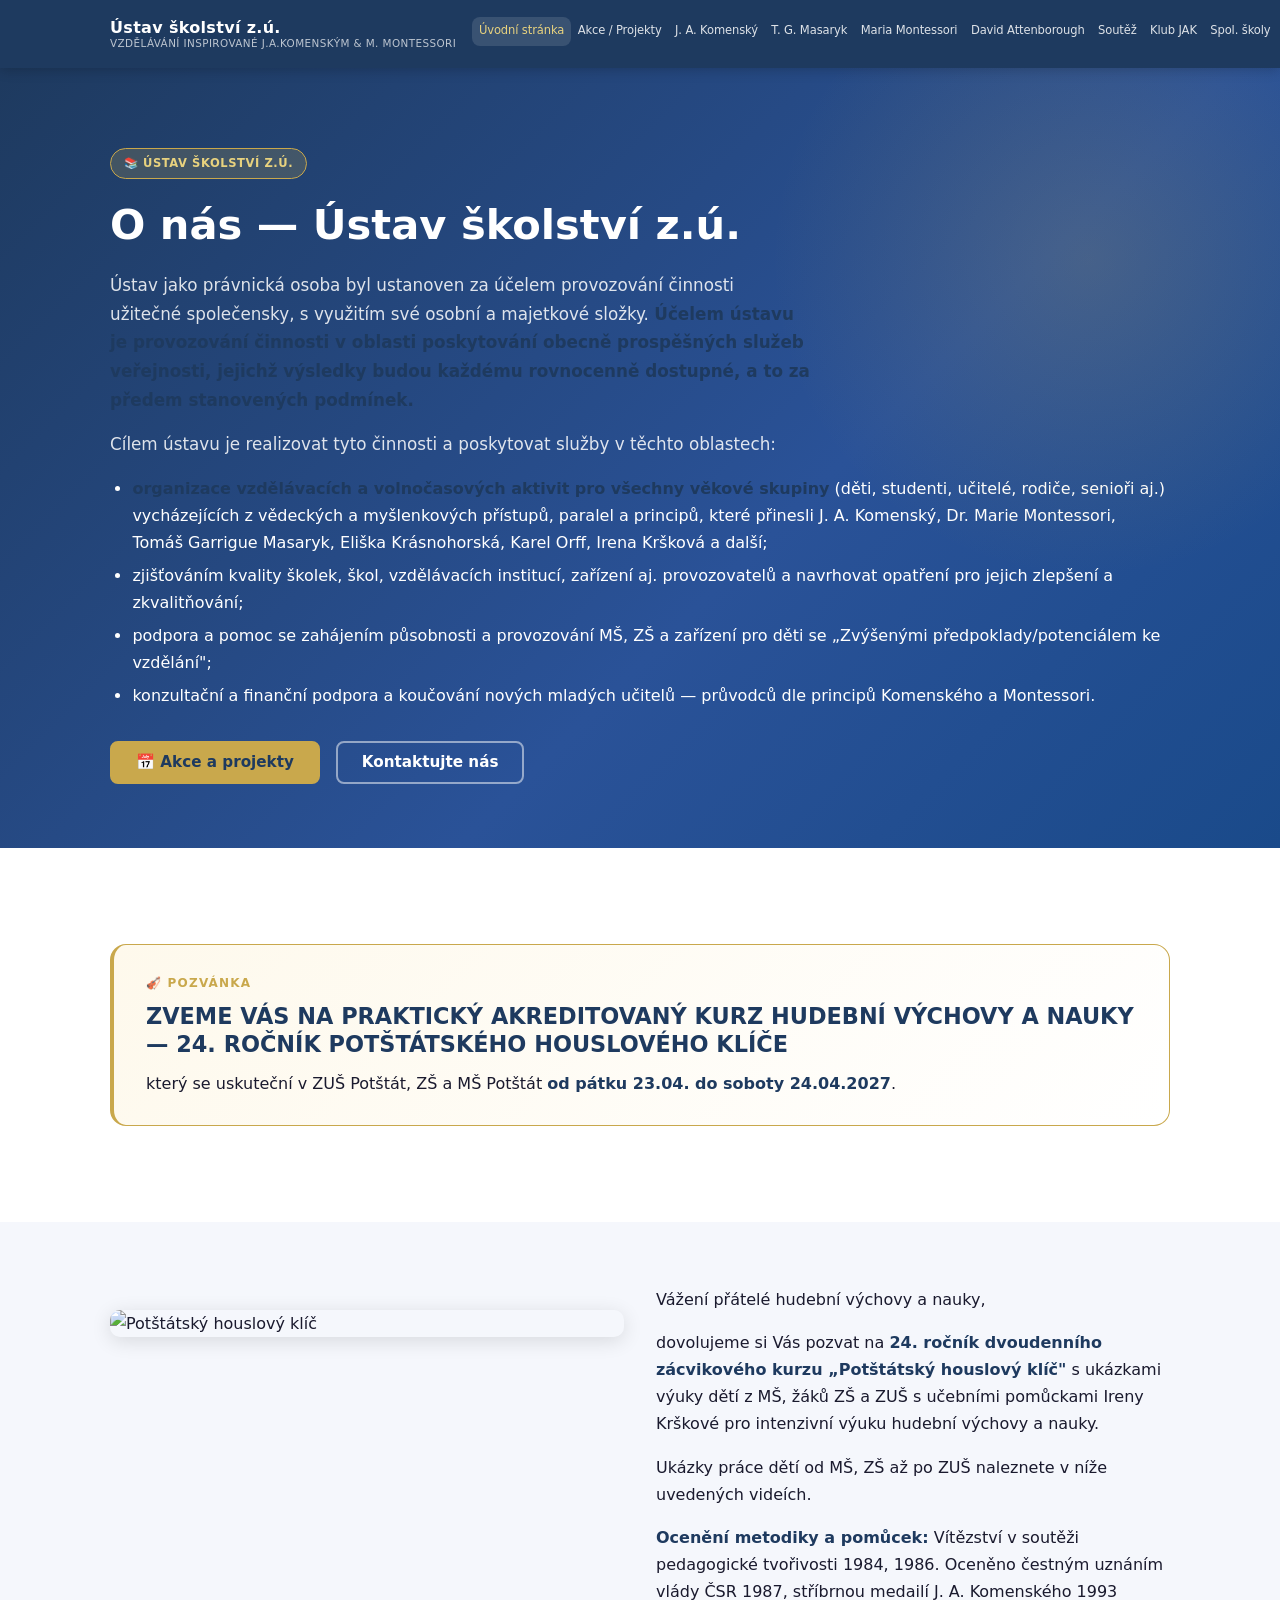
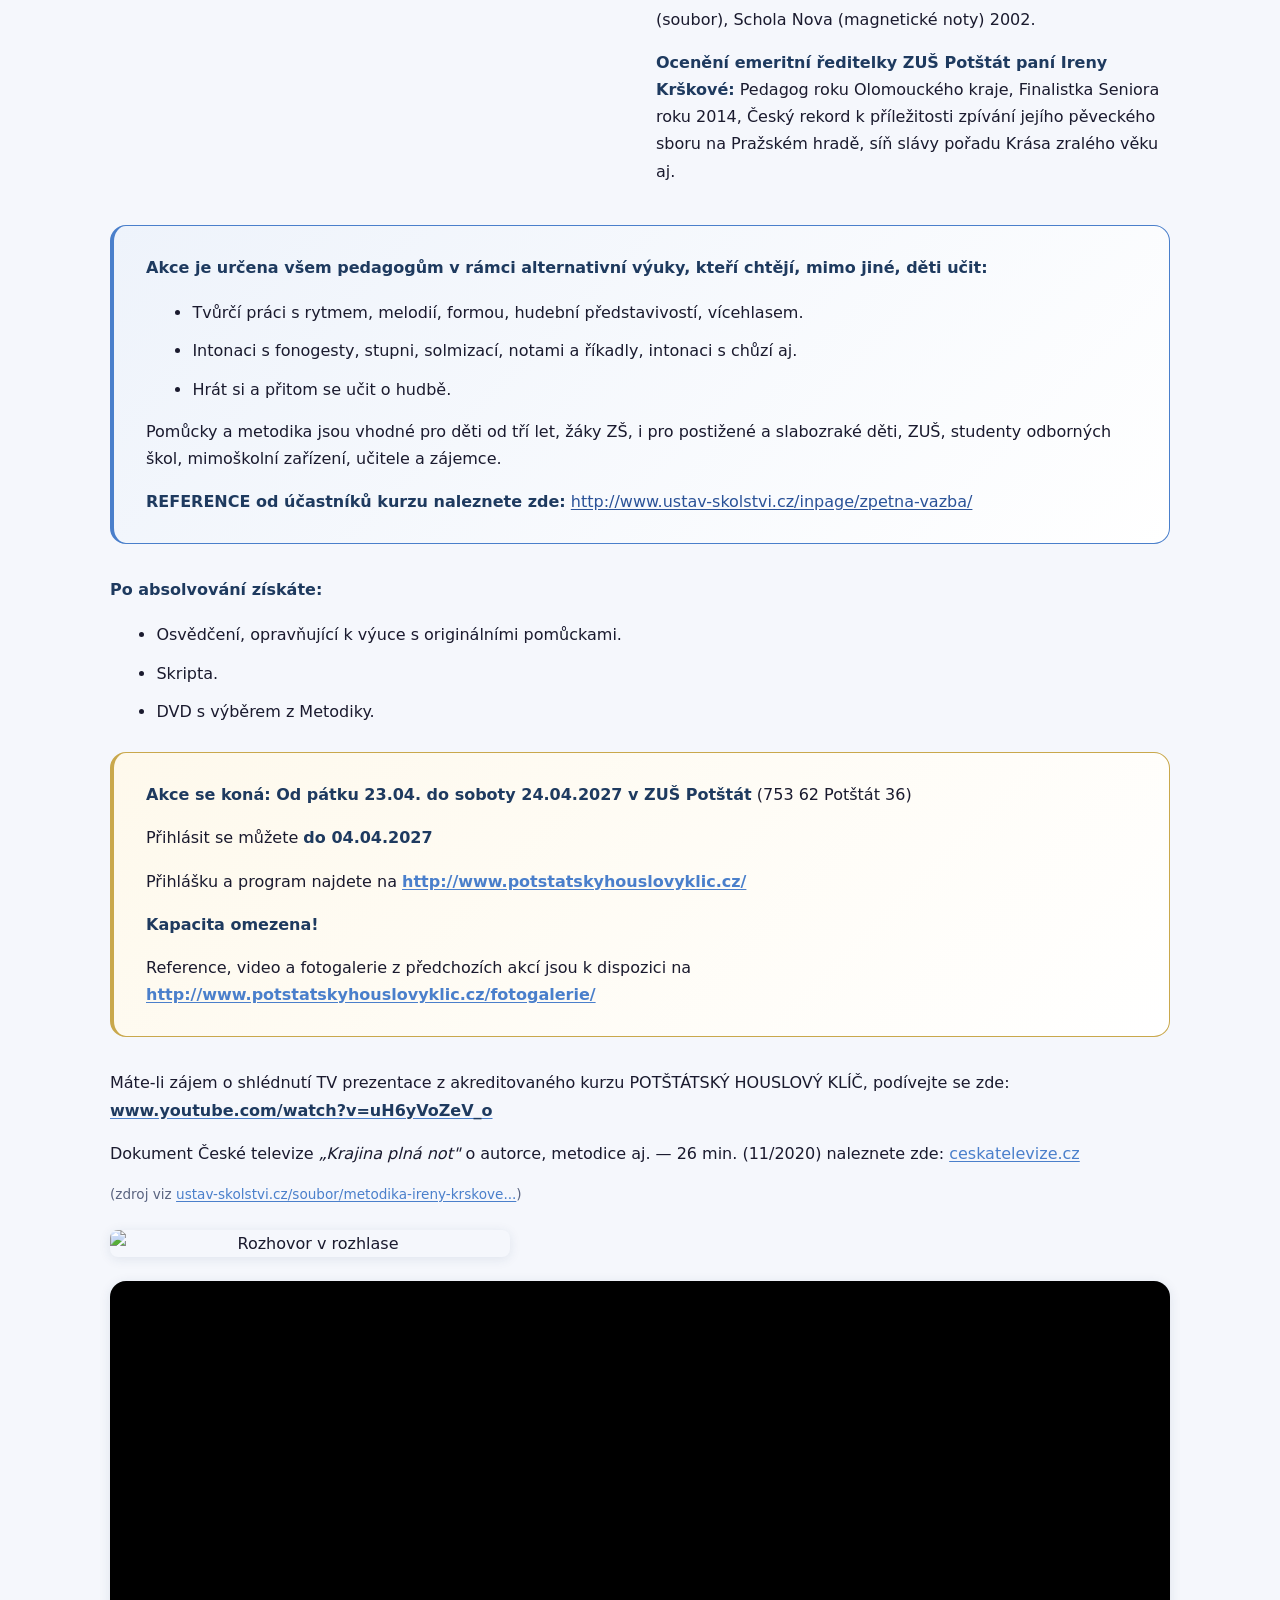
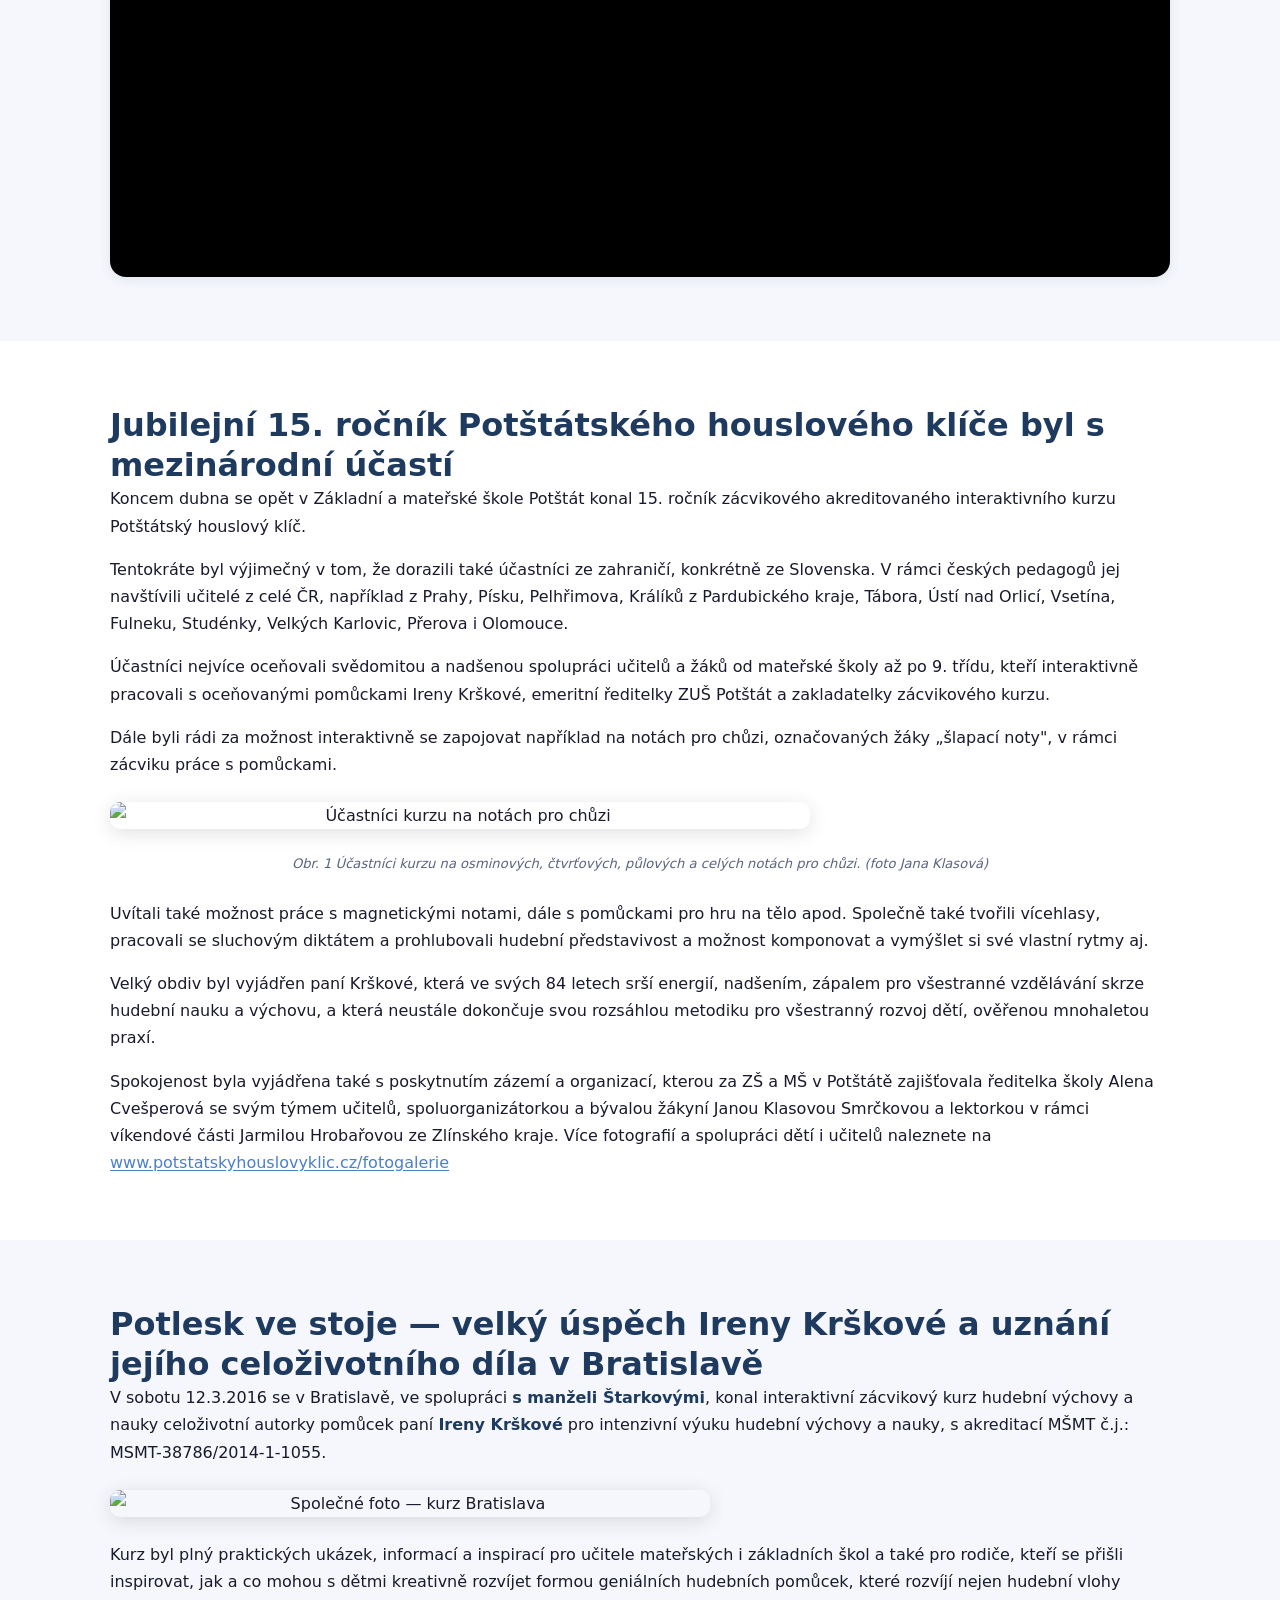
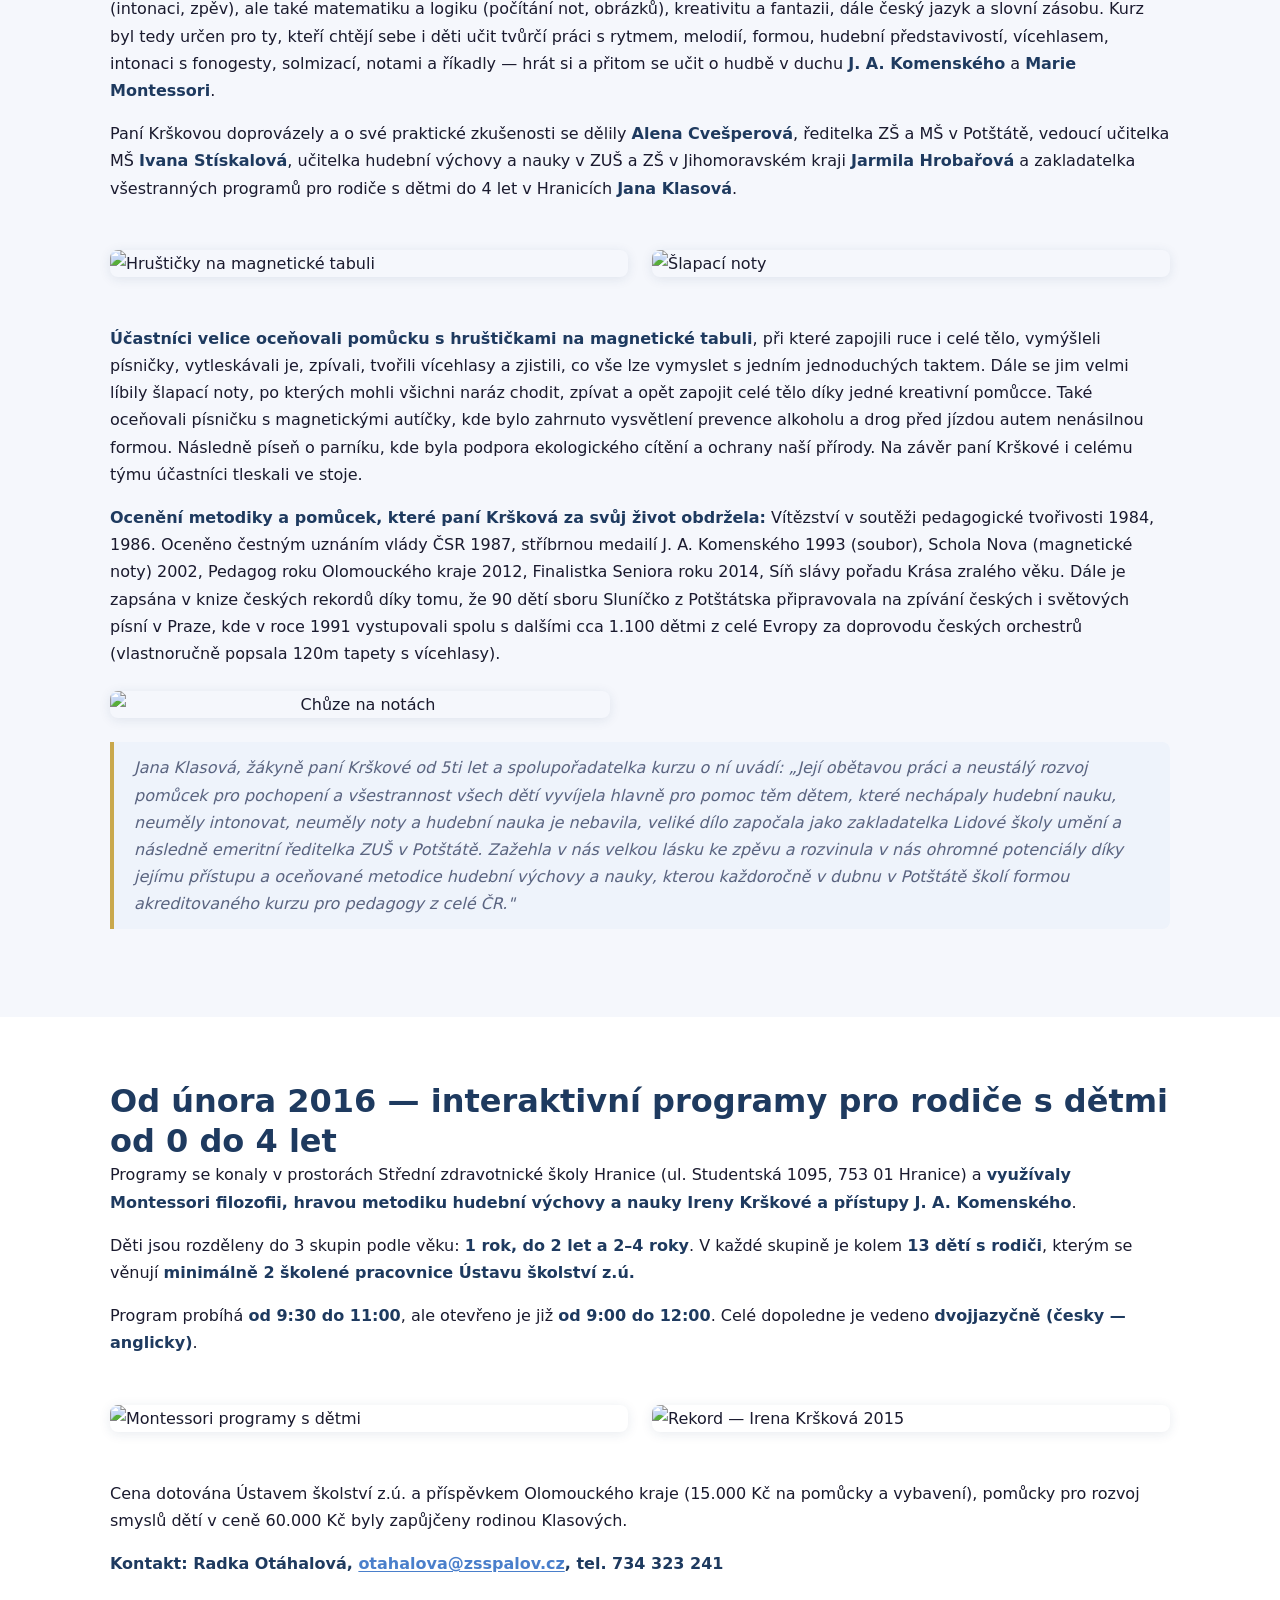
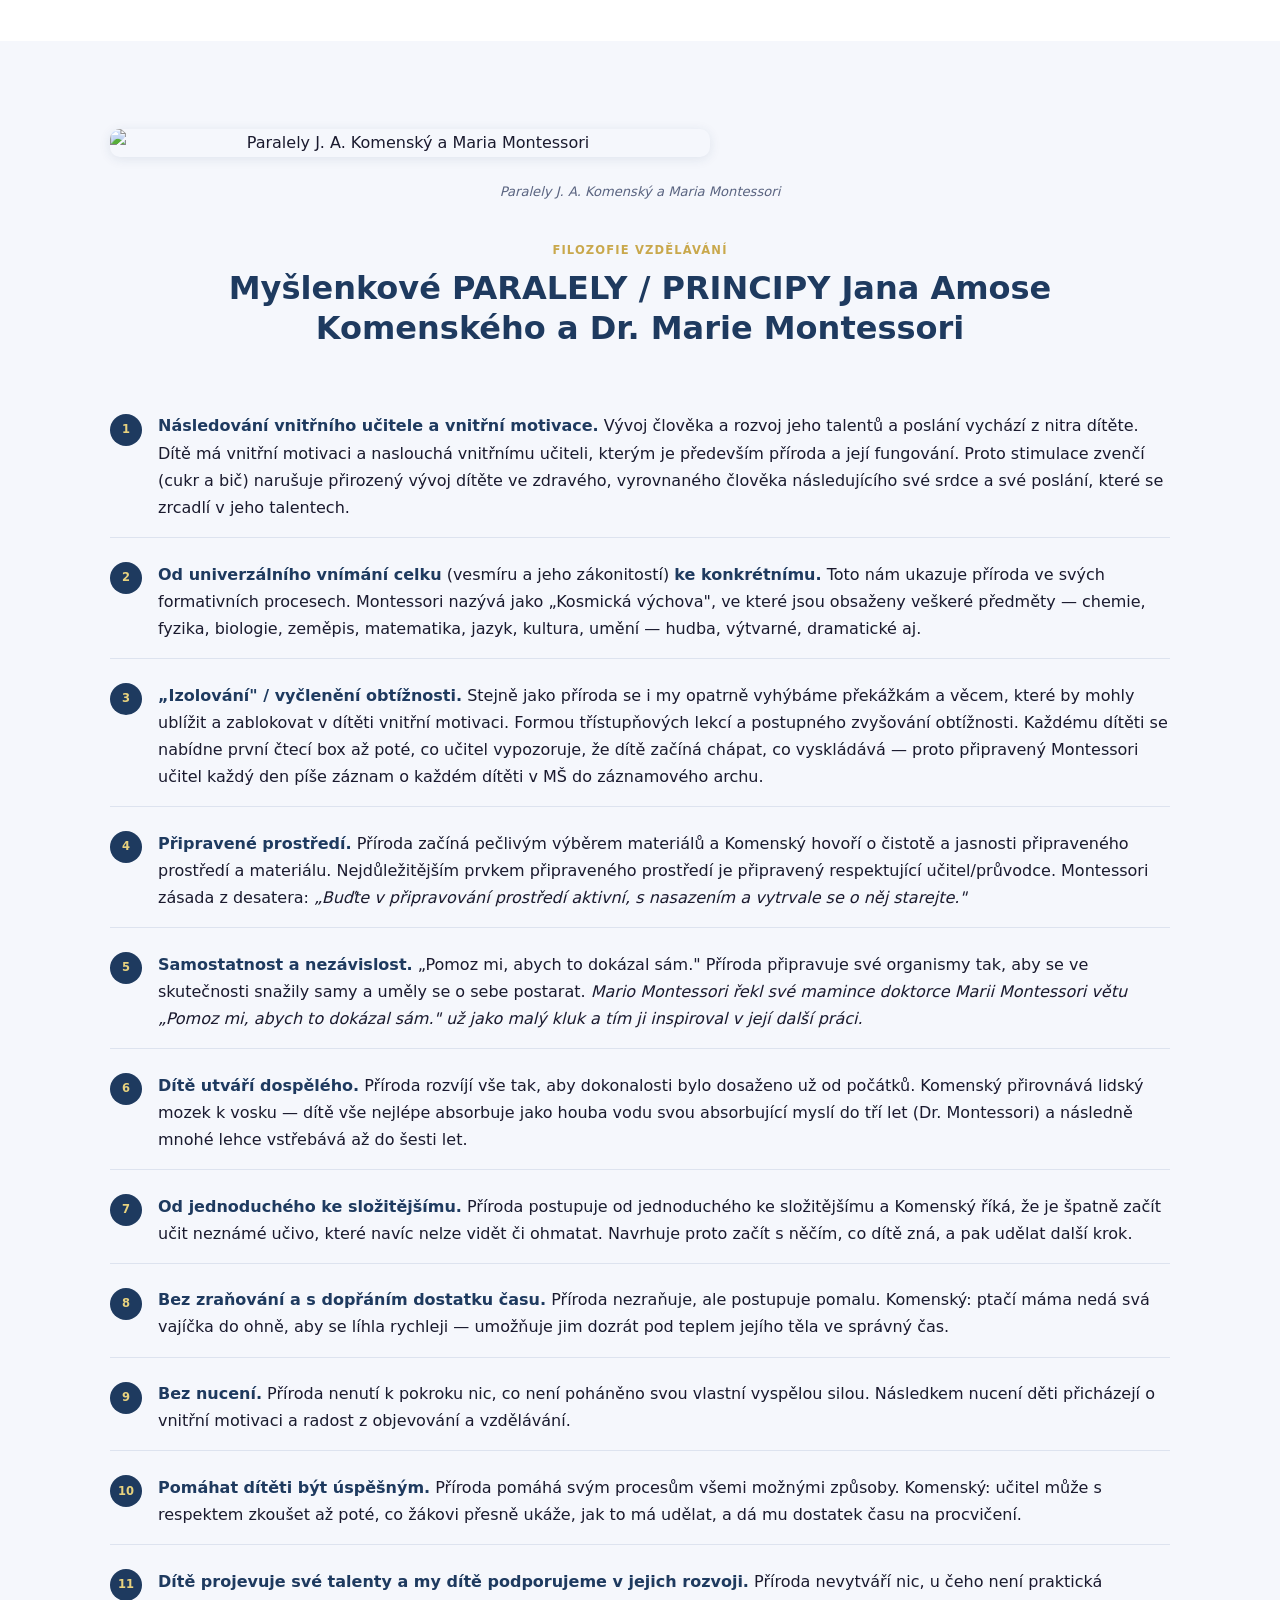
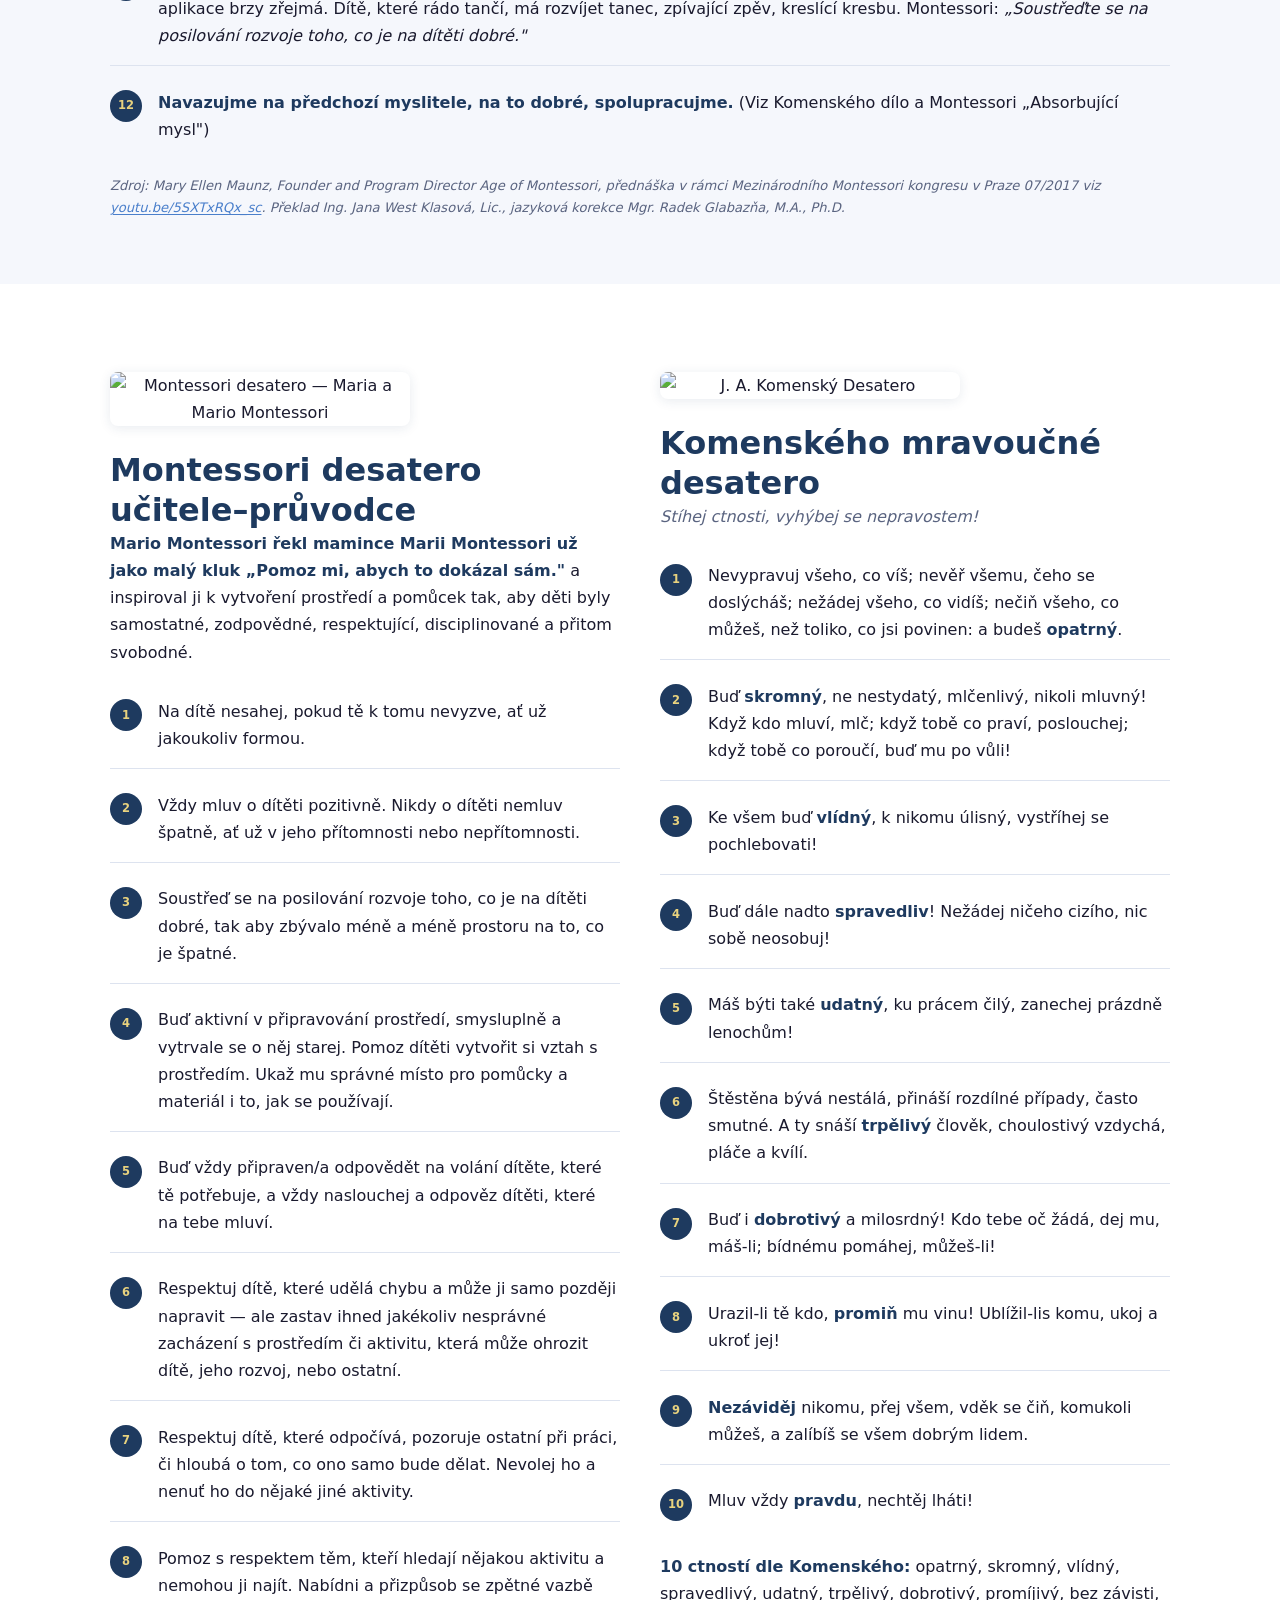
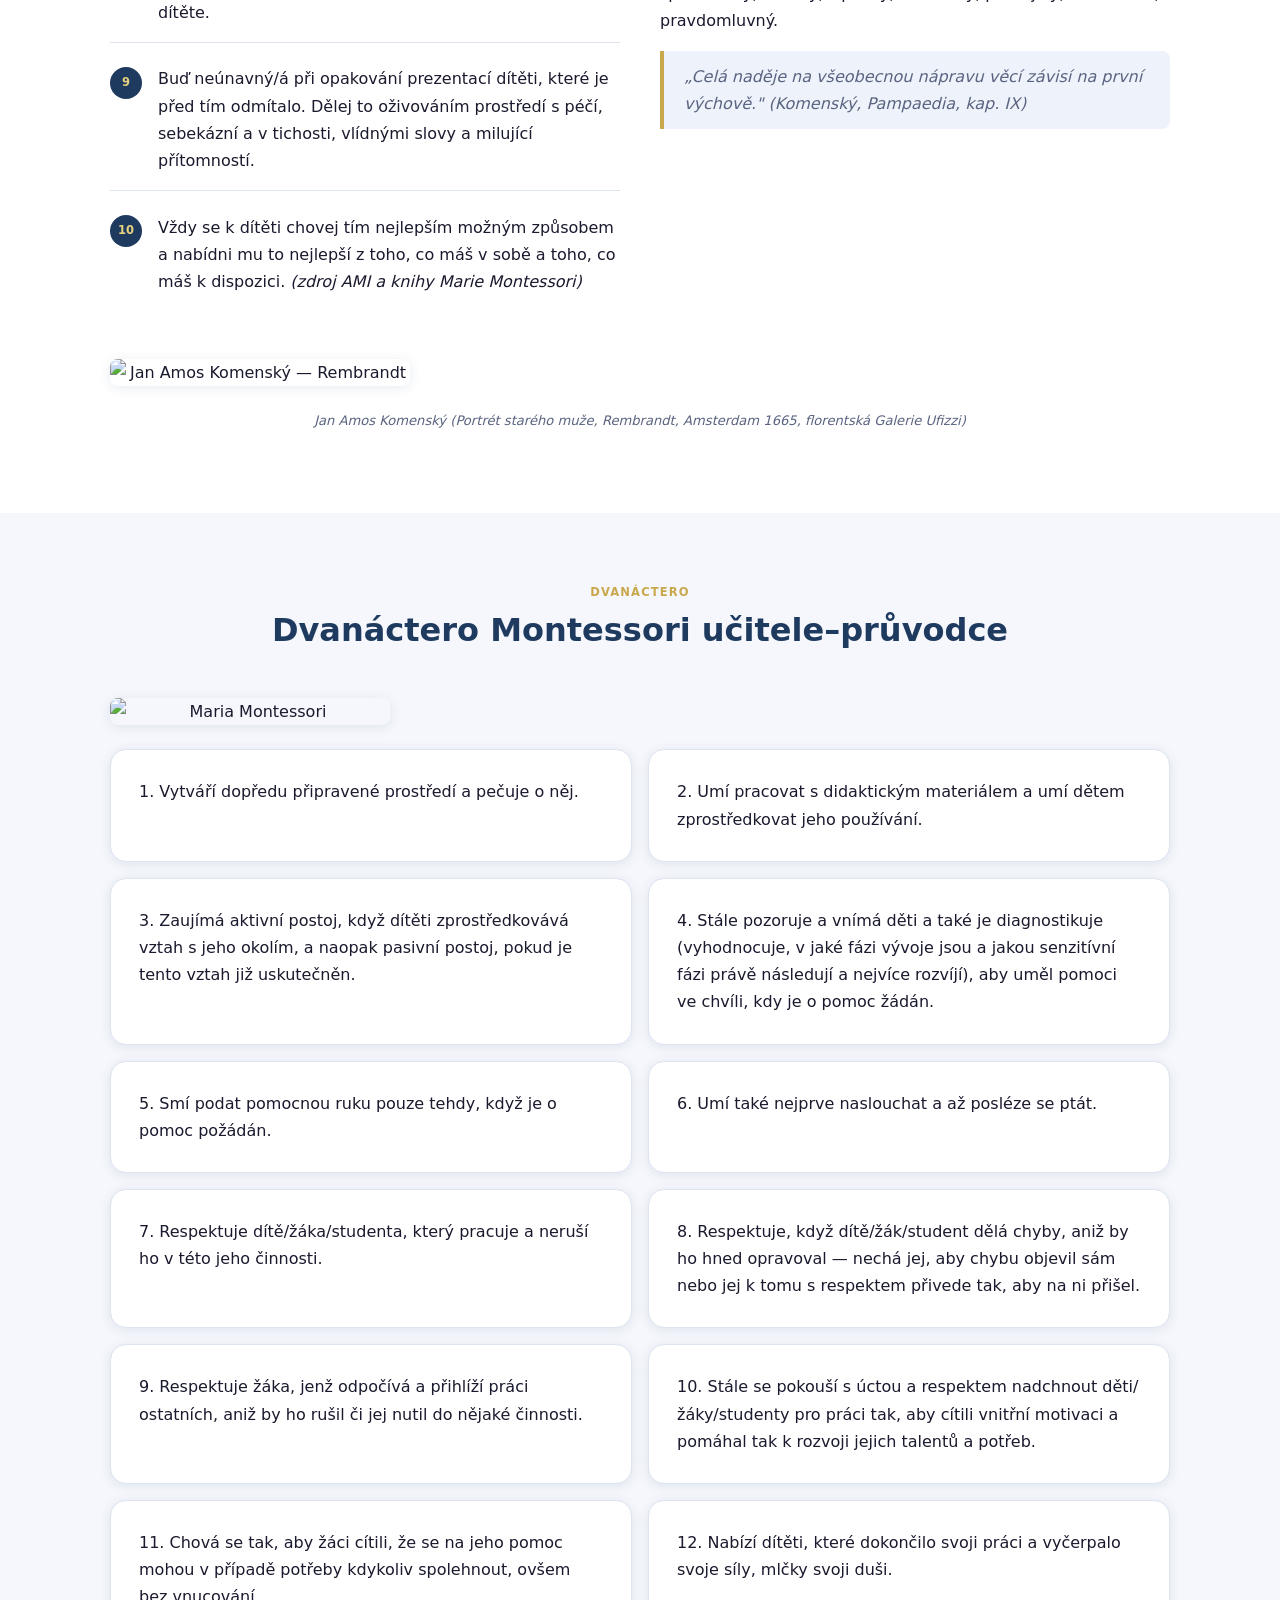
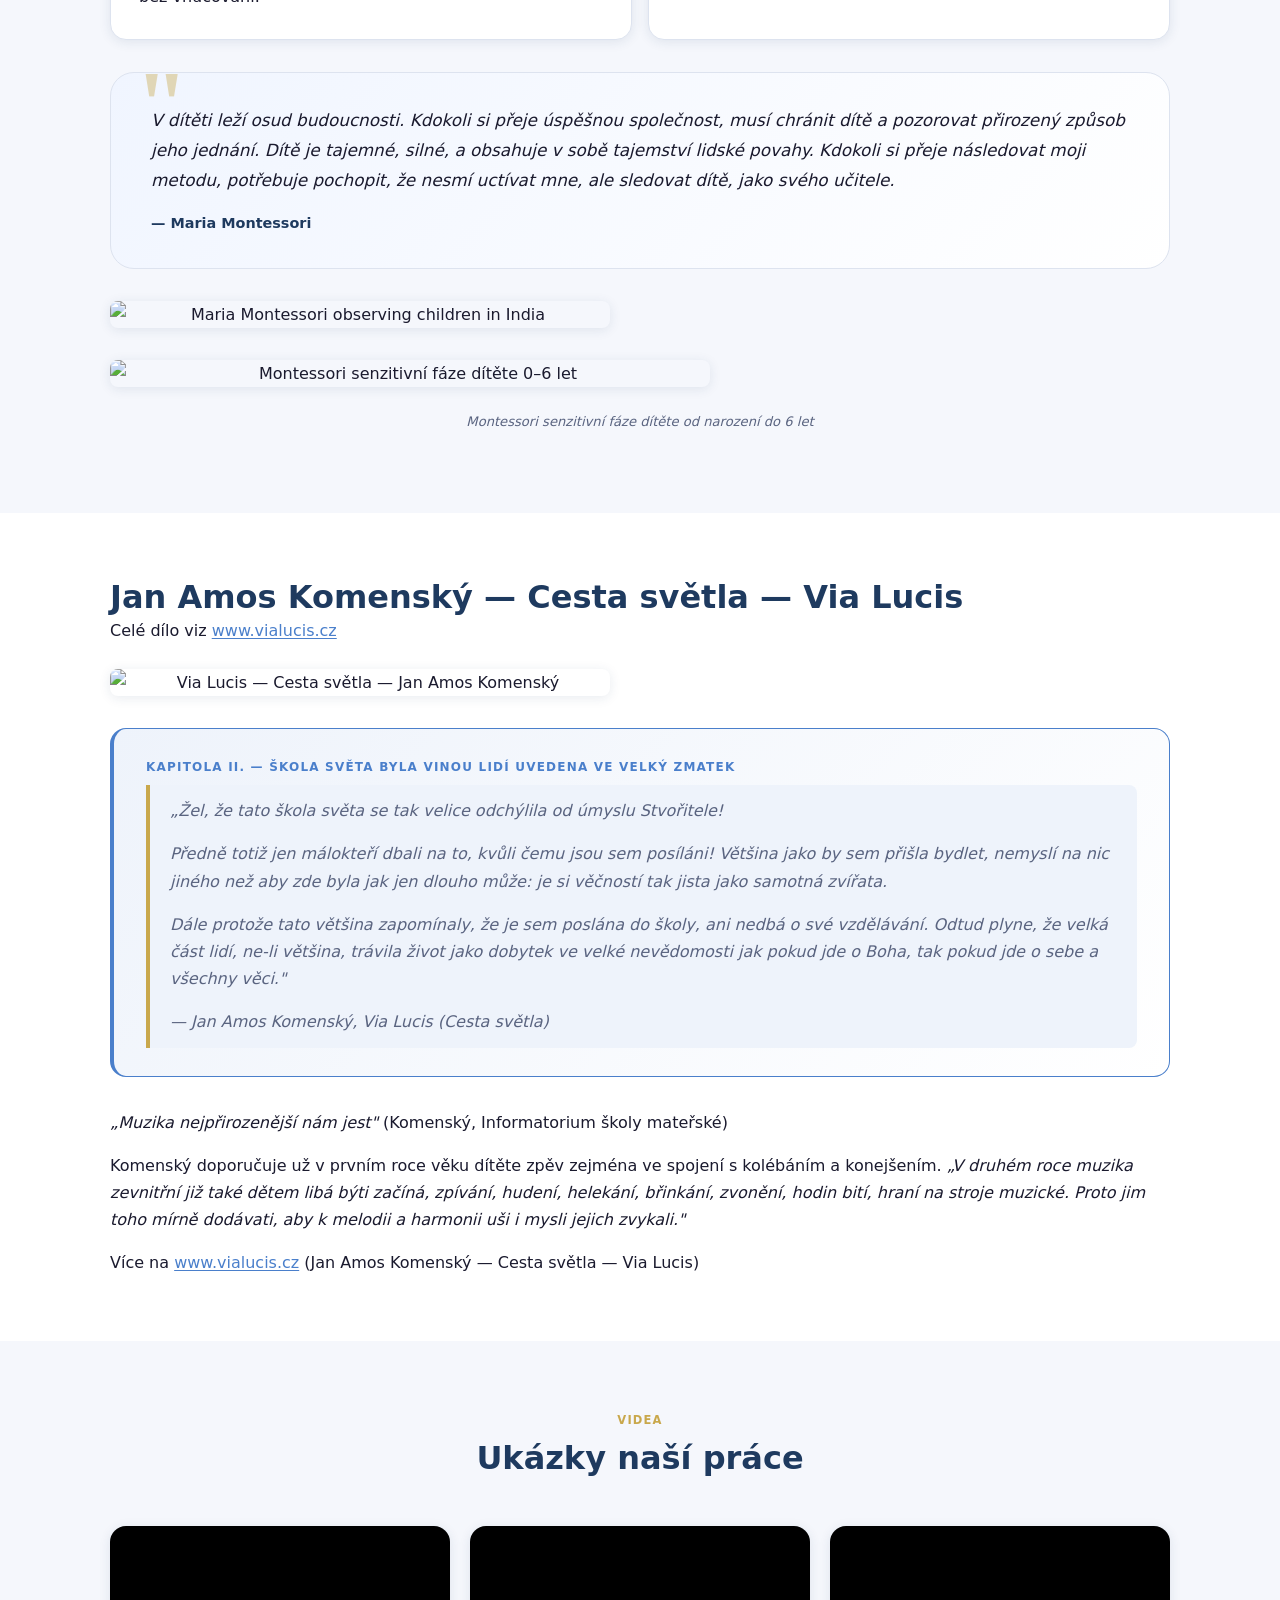
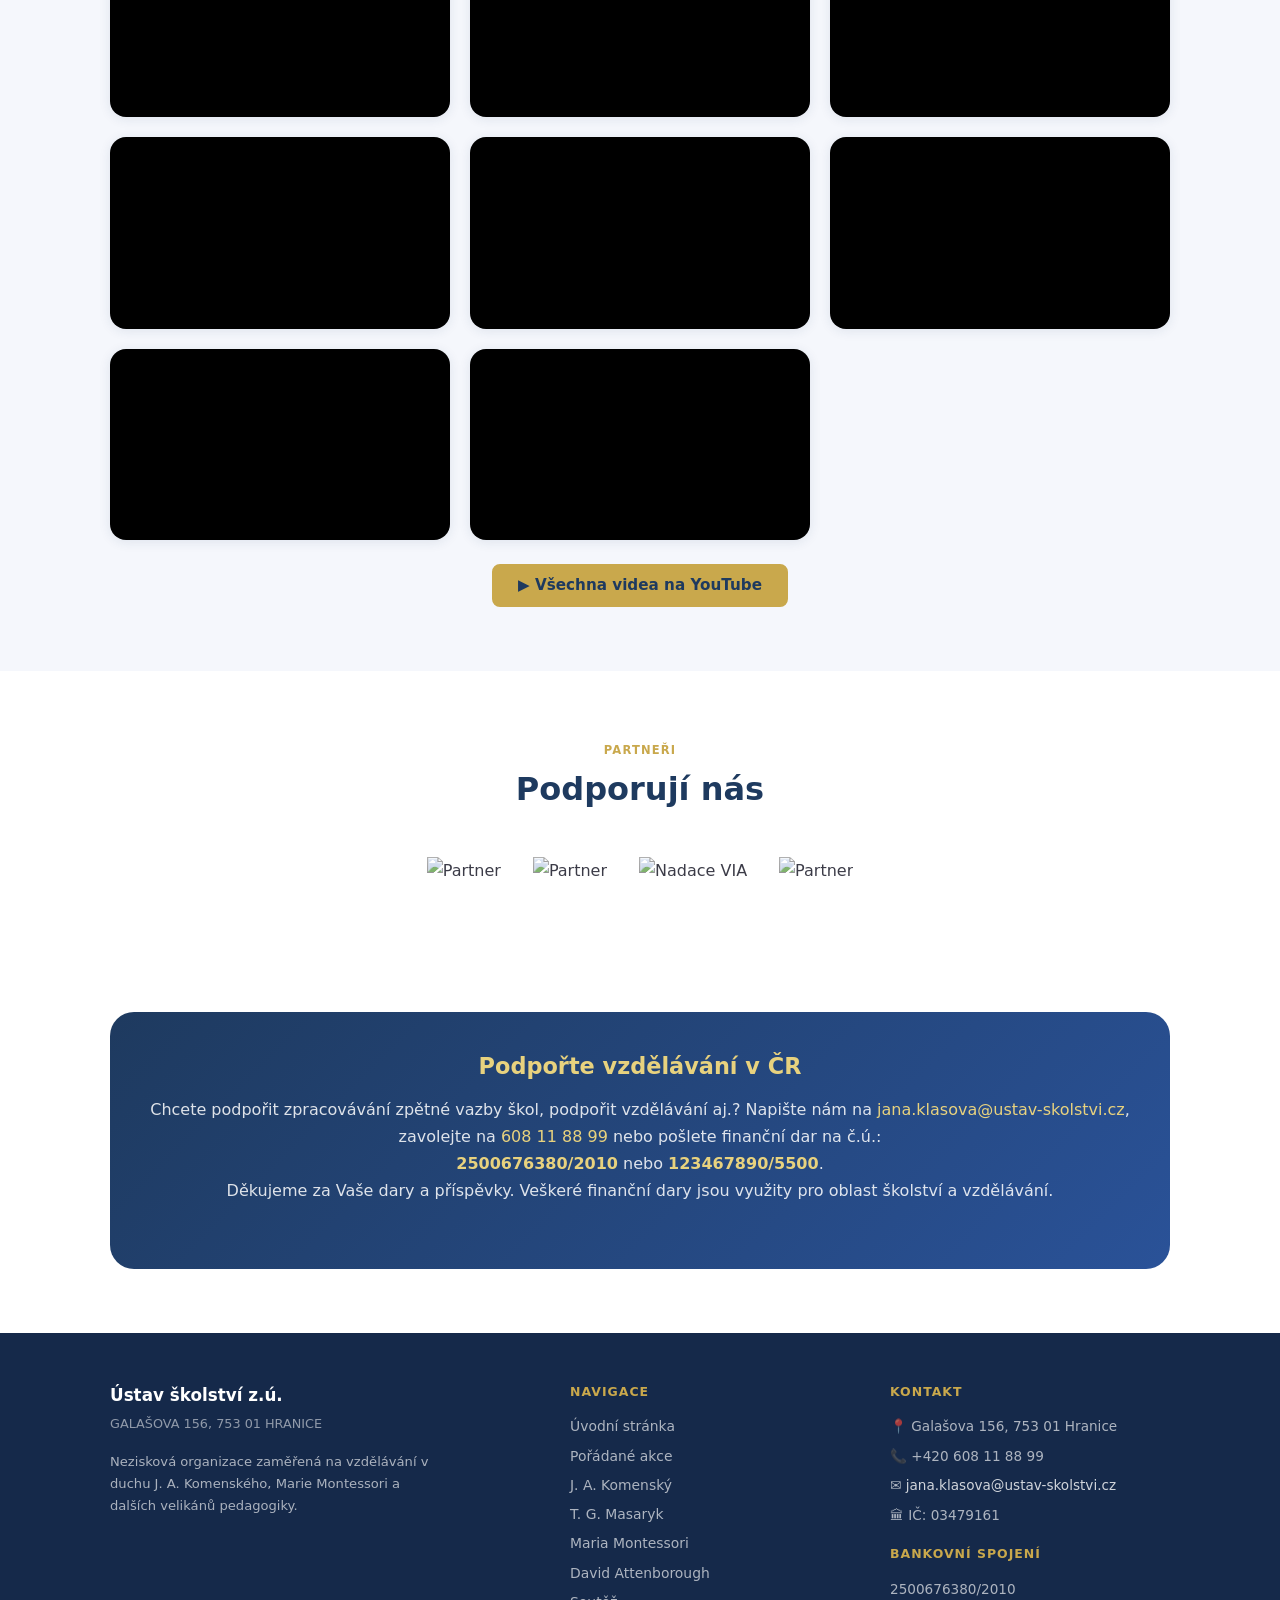
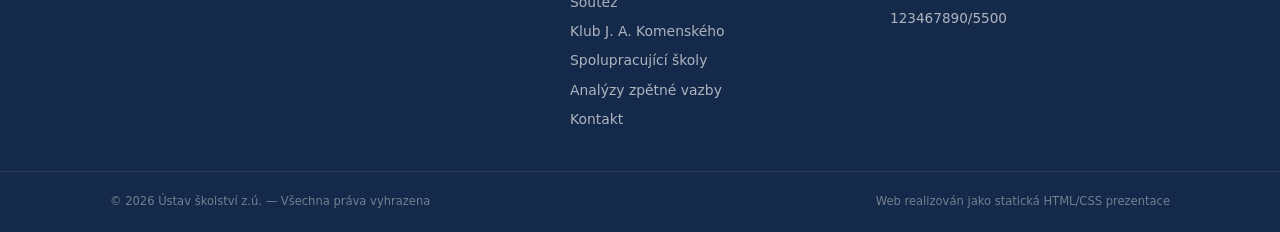
==== index.html @ fdbed20f "Initial website upload" ====
<!DOCTYPE html>
<html lang="cs">
<head>
  <meta charset="UTF-8">
  <meta name="viewport" content="width=device-width, initial-scale=1.0">
  <meta name="description" content="Ústav školství z.ú. — vzdělávání v duchu J.A. Komenského a Marie Montessori.">
  <title>Úvodní stránka — Ústav školství z.ú.</title>
  <link rel="stylesheet" href="css/style.css">
</head>
<body>
<nav class="navbar">
  <div class="container navbar__inner">
    <a href="index.html" class="navbar__logo">
      <span class="navbar__logo-main">Ústav školství z.ú.</span>
      <span class="navbar__logo-sub">Vzdělávání inspirované J.A.Komenským &amp; M.&nbsp;Montessori</span>
    </a>
    <button class="hamburger" aria-label="Menu" aria-expanded="false">
      <span></span><span></span><span></span>
    </button>
    <ul class="navbar__nav">
          <li><a href="index.html" class="active">Úvodní stránka</a></li>
          <li><a href="akce.html">Akce / Projekty</a></li>
          <li><a href="komensky.html">J. A. Komenský</a></li>
          <li><a href="masaryk.html">T. G. Masaryk</a></li>
          <li><a href="montessori.html">Maria Montessori</a></li>
          <li><a href="attenborough.html">David Attenborough</a></li>
          <li><a href="soutez.html">Soutěž</a></li>
          <li><a href="klub.html">Klub JAK</a></li>
          <li><a href="skoly.html">Spol. školy</a></li>
          <li><a href="analyzy.html">Analýzy ZV</a></li>
          <li><a href="kontakt.html">Kontakt</a></li>
    </ul>
  </div>
</nav>

<section class="hero">
  <div class="container">
    <div class="hero__badge">📚 Ústav školství z.ú.</div>
    <h1>O nás — Ústav školství z.ú.</h1>
    <p>Ústav jako právnická osoba byl ustanoven za účelem provozování činnosti užitečné společensky, s využitím své osobní a majetkové složky. <strong>Účelem ústavu je provozování činnosti v oblasti poskytování obecně prospěšných služeb veřejnosti, jejichž výsledky budou každému rovnocenně dostupné, a to za předem stanovených podmínek.</strong></p>
    <p>Cílem ústavu je realizovat tyto činnosti a poskytovat služby v těchto oblastech:</p>
    <ul>
      <li><strong>organizace vzdělávacích a volnočasových aktivit pro všechny věkové skupiny</strong> (děti, studenti, učitelé, rodiče, senioři aj.) vycházejících z vědeckých a myšlenkových přístupů, paralel a principů, které přinesli J.&nbsp;A.&nbsp;Komenský, Dr.&nbsp;Marie Montessori, Tomáš Garrigue Masaryk, Eliška Krásnohorská, Karel Orff, Irena Kršková a další;</li>
      <li>zjišťováním kvality školek, škol, vzdělávacích institucí, zařízení aj. provozovatelů a navrhovat opatření pro jejich zlepšení a zkvalitňování;</li>
      <li>podpora a pomoc se zahájením působnosti a provozování MŠ, ZŠ a zařízení pro děti se „Zvýšenými předpoklady/potenciálem ke vzdělání";</li>
      <li>konzultační a finanční podpora a koučování nových mladých učitelů — průvodců dle principů Komenského a Montessori.</li>
    </ul>
    <div class="hero__actions">
      <a href="akce.html" class="btn btn--primary">📅 Akce a projekty</a>
      <a href="kontakt.html" class="btn btn--outline">Kontaktujte nás</a>
    </div>
  </div>
</section>

<section class="section section--alt">
  <div class="container">
    <div class="highlight-box highlight-box--warning">
      <div class="highlight-box__label">🎻 Pozvánka</div>
      <h3>ZVEME VÁS NA PRAKTICKÝ AKREDITOVANÝ KURZ HUDEBNÍ VÝCHOVY A NAUKY — 24. ROČNÍK POTŠTÁTSKÉHO HOUSLOVÉHO KLÍČE</h3>
      <p>který se uskuteční v ZUŠ Potštát, ZŠ a MŠ Potštát <strong>od pátku 23.04. do soboty 24.04.2027</strong>.</p>
    </div>
  </div>
</section>

<section class="section">
  <div class="container content-body">
    <div class="grid grid--2" style="gap:2rem;align-items:start;margin-bottom:2.5rem">
      <div>
        <img src="https://www.ustav-skolstvi.cz/obrazek/2/phk-foto-png/" alt="Potštátský houslový klíč" style="width:100%;border-radius:10px;box-shadow:0 4px 20px rgba(0,0,0,.12)" referrerpolicy="no-referrer">
      </div>
      <div>
        <p>Vážení přátelé hudební výchovy a nauky,</p>
        <p>dovolujeme si Vás pozvat na <strong>24. ročník dvoudenního zácvikového kurzu „Potštátský houslový klíč"</strong> s ukázkami výuky dětí z MŠ, žáků ZŠ a ZUŠ s učebními pomůckami Ireny Krškové pro intenzivní výuku hudební výchovy a nauky.</p>
        <p>Ukázky práce dětí od MŠ, ZŠ až po ZUŠ naleznete v níže uvedených videích.</p>
        <p><strong>Ocenění metodiky a pomůcek:</strong> Vítězství v soutěži pedagogické tvořivosti 1984, 1986. Oceněno čestným uznáním vlády ČSR 1987, stříbrnou medailí J.&nbsp;A.&nbsp;Komenského 1993 (soubor), Schola Nova (magnetické noty) 2002.</p>
        <p><strong>Ocenění emeritní ředitelky ZUŠ Potštát paní Ireny Krškové:</strong> Pedagog roku Olomouckého kraje, Finalistka Seniora roku 2014, Český rekord k příležitosti zpívání jejího pěveckého sboru na Pražském hradě, síň slávy pořadu Krása zralého věku aj.</p>
      </div>
    </div>

    <div class="highlight-box">
      <p><strong>Akce je určena všem pedagogům v rámci alternativní výuky, kteří chtějí, mimo jiné, děti učit:</strong></p>
      <ul style="margin:.5rem 0 0 1.5rem;line-height:2">
        <li>Tvůrčí práci s rytmem, melodií, formou, hudební představivostí, vícehlasem.</li>
        <li>Intonaci s fonogesty, stupni, solmizací, notami a říkadly, intonaci s chůzí aj.</li>
        <li>Hrát si a přitom se učit o hudbě.</li>
      </ul>
      <p style="margin-top:.75rem">Pomůcky a metodika jsou vhodné pro děti od tří let, žáky ZŠ, i pro postižené a slabozraké děti, ZUŠ, studenty odborných škol, mimoškolní zařízení, učitele a zájemce.</p>
      <p><strong>REFERENCE od účastníků kurzu naleznete zde:</strong> <a href="analyzy.html" style="color:var(--primary-light)">http://www.ustav-skolstvi.cz/inpage/zpetna-vazba/</a></p>
    </div>

    <div style="margin-top:1.5rem">
      <p><strong>Po absolvování získáte:</strong></p>
      <ul style="margin:.5rem 0 0 1.5rem;line-height:2">
        <li>Osvědčení, opravňující k výuce s originálními pomůckami.</li>
        <li>Skripta.</li>
        <li>DVD s výběrem z Metodiky.</li>
      </ul>
    </div>

    <div class="highlight-box highlight-box--warning" style="margin-top:1.5rem">
      <p><strong>Akce se koná: Od pátku 23.04. do soboty 24.04.2027 v ZUŠ Potštát</strong> (753 62 Potštát 36)</p>
      <p>Přihlásit se můžete <strong>do 04.04.2027</strong></p>
      <p>Přihlášku a program najdete na <strong><a href="http://www.potstatskyhouslovyklic.cz/" target="_blank" rel="noopener">http://www.potstatskyhouslovyklic.cz/</a></strong></p>
      <p><strong>Kapacita omezena!</strong></p>
      <p>Reference, video a fotogalerie z předchozích akcí jsou k dispozici na <strong><a href="http://www.potstatskyhouslovyklic.cz/fotogalerie/" target="_blank" rel="noopener">http://www.potstatskyhouslovyklic.cz/fotogalerie/</a></strong></p>
    </div>

    <p style="margin-top:1rem">Máte-li zájem o shlédnutí TV prezentace z akreditovaného kurzu POTŠTÁTSKÝ HOUSLOVÝ KLÍČ, podívejte se zde: <a href="http://www.youtube.com/watch?v=uH6yVoZeV_o" target="_blank" rel="noopener"><strong>www.youtube.com/watch?v=uH6yVoZeV_o</strong></a></p>
    <p>Dokument České televize <em>„Krajina plná not"</em> o autorce, metodice aj. — 26 min. (11/2020) naleznete zde: <a href="https://www.ceskatelevize.cz/porady/1097944695-nas-venkov/420235100041007/" target="_blank" rel="noopener">ceskatelevize.cz</a></p>
    <p style="font-size:.85rem;color:var(--text-muted)">(zdroj viz <a href="https://www.ustav-skolstvi.cz/soubor/metodika-ireny-krskove-pro-rozvoj-hudebni-vychovy-a-nauky/" target="_blank" rel="noopener">ustav-skolstvi.cz/soubor/metodika-ireny-krskove...</a>)</p>

    <div style="text-align:center;margin:1.5rem 0">
      <img src="https://www.ustav-skolstvi.cz/obrazek/2/rozhlas-rozhovor-png/" alt="Rozhovor v rozhlase" style="max-width:400px;width:100%;border-radius:8px" referrerpolicy="no-referrer">
    </div>
    <div class="video-grid" style="margin-top:1rem">
      <div class="video-wrap"><iframe src="https://www.youtube.com/embed/AskIIR1BaH0" allowfullscreen loading="lazy" title="Rozhovor"></iframe></div>
    </div>
  </div>
</section>

<section class="section section--alt">
  <div class="container content-body">
    <h2>Jubilejní 15. ročník Potštátského houslového klíče byl s mezinárodní účastí</h2>
    <p>Koncem dubna se opět v Základní a mateřské škole Potštát konal 15. ročník zácvikového akreditovaného interaktivního kurzu Potštátský houslový klíč.</p>
    <p>Tentokráte byl výjimečný v tom, že dorazili také účastníci ze zahraničí, konkrétně ze Slovenska. V rámci českých pedagogů jej navštívili učitelé z celé ČR, například z Prahy, Písku, Pelhřimova, Králíků z Pardubického kraje, Tábora, Ústí nad Orlicí, Vsetína, Fulneku, Studénky, Velkých Karlovic, Přerova i Olomouce.</p>
    <p>Účastníci nejvíce oceňovali svědomitou a nadšenou spolupráci učitelů a žáků od mateřské školy až po 9. třídu, kteří interaktivně pracovali s oceňovanými pomůckami Ireny Krškové, emeritní ředitelky ZUŠ Potštát a zakladatelky zácvikového kurzu.</p>
    <p>Dále byli rádi za možnost interaktivně se zapojovat například na notách pro chůzi, označovaných žáky „šlapací noty", v rámci zácviku práce s pomůckami.</p>

    <div style="text-align:center;margin:1.5rem 0">
      <img src="https://www.ustav-skolstvi.cz/obrazek/2/phk-2016-spolecna-dsc00860-jpg/" alt="Účastníci kurzu na notách pro chůzi" style="max-width:700px;width:100%;border-radius:10px;box-shadow:0 4px 20px rgba(0,0,0,.12)" referrerpolicy="no-referrer">
      <p style="font-size:.82rem;color:var(--text-muted);margin-top:.5rem"><em>Obr. 1 Účastníci kurzu na osminových, čtvrťových, půlových a celých notách pro chůzi. (foto Jana Klasová)</em></p>
    </div>

    <p>Uvítali také možnost práce s magnetickými notami, dále s pomůckami pro hru na tělo apod. Společně také tvořili vícehlasy, pracovali se sluchovým diktátem a prohlubovali hudební představivost a možnost komponovat a vymýšlet si své vlastní rytmy aj.</p>
    <p>Velký obdiv byl vyjádřen paní Krškové, která ve svých 84 letech srší energií, nadšením, zápalem pro všestranné vzdělávání skrze hudební nauku a výchovu, a která neustále dokončuje svou rozsáhlou metodiku pro všestranný rozvoj dětí, ověřenou mnohaletou praxí.</p>
    <p>Spokojenost byla vyjádřena také s poskytnutím zázemí a organizací, kterou za ZŠ a MŠ v Potštátě zajišťovala ředitelka školy Alena Cvešperová se svým týmem učitelů, spoluorganizátorkou a bývalou žákyní Janou Klasovou Smrčkovou a lektorkou v rámci víkendové části Jarmilou Hrobařovou ze Zlínského kraje. Více fotografií a spolupráci dětí i učitelů naleznete na <a href="http://www.potstatskyhouslovyklic.cz/fotogalerie" target="_blank" rel="noopener">www.potstatskyhouslovyklic.cz/fotogalerie</a></p>
  </div>
</section>

<section class="section">
  <div class="container content-body">
    <h2>Potlesk ve stoje — velký úspěch Ireny Krškové a uznání jejího celoživotního díla v Bratislavě</h2>
    <p>V sobotu 12.3.2016 se v Bratislavě, ve spolupráci <strong>s manželi Štarkovými</strong>, konal interaktivní zácvikový kurz hudební výchovy a nauky celoživotní autorky pomůcek paní <strong>Ireny Krškové</strong> pro intenzivní výuku hudební výchovy a nauky, s akreditací MŠMT č.j.: MSMT-38786/2014-1-1055.</p>

    <div style="text-align:center;margin:1.5rem 0">
      <img src="https://www.ustav-skolstvi.cz/obrazek/3/spolecne-foto-web-png/" alt="Společné foto — kurz Bratislava" style="max-width:600px;width:100%;border-radius:10px;box-shadow:0 4px 20px rgba(0,0,0,.12)" referrerpolicy="no-referrer">
    </div>

    <p>Kurz byl plný praktických ukázek, informací a inspirací pro učitele mateřských i základních škol a také pro rodiče, kteří se přišli inspirovat, jak a co mohou s dětmi kreativně rozvíjet formou geniálních hudebních pomůcek, které rozvíjí nejen hudební vlohy (intonaci, zpěv), ale také matematiku a logiku (počítání not, obrázků), kreativitu a fantazii, dále český jazyk a slovní zásobu. Kurz byl tedy určen pro ty, kteří chtějí sebe i děti učit tvůrčí práci s rytmem, melodií, formou, hudební představivostí, vícehlasem, intonaci s fonogesty, solmizací, notami a říkadly — hrát si a přitom se učit o hudbě v duchu <strong>J.&nbsp;A.&nbsp;Komenského</strong> a <strong>Marie Montessori</strong>.</p>

    <p>Paní Krškovou doprovázely a o své praktické zkušenosti se dělily <strong>Alena Cvešperová</strong>, ředitelka ZŠ a MŠ v Potštátě, vedoucí učitelka MŠ <strong>Ivana Stískalová</strong>, učitelka hudební výchovy a nauky v ZUŠ a ZŠ v Jihomoravském kraji <strong>Jarmila Hrobařová</strong> a zakladatelka všestranných programů pro rodiče s dětmi do 4 let v Hranicích <strong>Jana Klasová</strong>.</p>

    <div class="grid grid--2" style="gap:1.5rem;margin:1.5rem 0">
      <div>
        <img src="https://www.ustav-skolstvi.cz/obrazek/2/hrusky-ukazka-png/" alt="Hruštičky na magnetické tabuli" style="width:100%;border-radius:8px" referrerpolicy="no-referrer">
      </div>
      <div>
        <img src="https://www.ustav-skolstvi.cz/obrazek/2/chozeni-ukazka-png/" alt="Šlapací noty" style="width:100%;border-radius:8px" referrerpolicy="no-referrer">
      </div>
    </div>

    <p><strong>Účastníci velice oceňovali pomůcku s hruštičkami na magnetické tabuli</strong>, při které zapojili ruce i celé tělo, vymýšleli písničky, vytleskávali je, zpívali, tvořili vícehlasy a zjistili, co vše lze vymyslet s jedním jednoduchých taktem. Dále se jim velmi líbily šlapací noty, po kterých mohli všichni naráz chodit, zpívat a opět zapojit celé tělo díky jedné kreativní pomůcce. Také oceňovali písničku s magnetickými autíčky, kde bylo zahrnuto vysvětlení prevence alkoholu a drog před jízdou autem nenásilnou formou. Následně píseň o parníku, kde byla podpora ekologického cítění a ochrany naší přírody. Na závěr paní Krškové i celému týmu účastníci tleskali ve stoje.</p>

    <p><strong>Ocenění metodiky a pomůcek, které paní Kršková za svůj život obdržela:</strong> Vítězství v soutěži pedagogické tvořivosti 1984, 1986. Oceněno čestným uznáním vlády ČSR 1987, stříbrnou medailí J.&nbsp;A.&nbsp;Komenského 1993 (soubor), Schola Nova (magnetické noty) 2002, Pedagog roku Olomouckého kraje 2012, Finalistka Seniora roku 2014, Síň slávy pořadu Krása zralého věku. Dále je zapsána v knize českých rekordů díky tomu, že 90 dětí sboru Sluníčko z Potštátska připravovala na zpívání českých i světových písní v Praze, kde v roce 1991 vystupovali spolu s dalšími cca 1.100 dětmi z celé Evropy za doprovodu českých orchestrů (vlastnoručně popsala 120m tapety s vícehlasy).</p>

    <div style="text-align:center;margin:1.5rem 0">
      <img src="https://www.ustav-skolstvi.cz/obrazek/2/chozeni-ukazka-2-png/" alt="Chůze na notách" style="max-width:500px;width:100%;border-radius:8px" referrerpolicy="no-referrer">
    </div>

    <blockquote style="margin:1.5rem 0">Jana Klasová, žákyně paní Krškové od 5ti let a spolupořadatelka kurzu o ní uvádí: <em>„Její obětavou práci a neustálý rozvoj pomůcek pro pochopení a všestrannost všech dětí vyvíjela hlavně pro pomoc těm dětem, které nechápaly hudební nauku, neuměly intonovat, neuměly noty a hudební nauka je nebavila, veliké dílo započala jako zakladatelka Lidové školy umění a následně emeritní ředitelka ZUŠ v Potštátě. Zažehla v nás velkou lásku ke zpěvu a rozvinula v nás ohromné potenciály díky jejímu přístupu a oceňované metodice hudební výchovy a nauky, kterou každoročně v dubnu v Potštátě školí formou akreditovaného kurzu pro pedagogy z celé ČR."</em></blockquote>
  </div>
</section>

<section class="section section--alt">
  <div class="container content-body">
    <h2>Od února 2016 — interaktivní programy pro rodiče s dětmi od 0 do 4 let</h2>
    <p>Programy se konaly v prostorách Střední zdravotnické školy Hranice (ul. Studentská 1095, 753 01 Hranice) a <strong>využívaly Montessori filozofii, hravou metodiku hudební výchovy a nauky Ireny Krškové a přístupy J.&nbsp;A.&nbsp;Komenského</strong>.</p>

    <p>Děti jsou rozděleny do 3 skupin podle věku: <strong>1 rok, do 2 let a 2–4 roky</strong>. V každé skupině je kolem <strong>13 dětí s rodiči</strong>, kterým se věnují <strong>minimálně 2 školené pracovnice Ústavu školství z.ú.</strong></p>

    <p>Program probíhá <strong>od 9:30 do 11:00</strong>, ale otevřeno je již <strong>od 9:00 do 12:00</strong>. Celé dopoledne je vedeno <strong>dvojjazyčně (česky — anglicky)</strong>.</p>

    <div class="grid grid--2" style="gap:1.5rem;margin:1.5rem 0;align-items:center">
      <img src="http://www.ustav-skolstvi.cz/obrazek/2/foto-web-png/" alt="Montessori programy s dětmi" style="width:100%;border-radius:8px" referrerpolicy="no-referrer">
      <img src="https://www.ustav-skolstvi.cz/obrazek/3/rekord-irena-krskova-2015-zm-jpg/" alt="Rekord — Irena Kršková 2015" style="width:100%;border-radius:8px" referrerpolicy="no-referrer">
    </div>

    <p>Cena dotována Ústavem školství z.ú. a příspěvkem Olomouckého kraje (15.000 Kč na pomůcky a vybavení), pomůcky pro rozvoj smyslů dětí v ceně 60.000 Kč byly zapůjčeny rodinou Klasových.</p>
    <p><strong>Kontakt: Radka Otáhalová, <a href="mailto:otahalova@zsspalov.cz">otahalova@zsspalov.cz</a>, tel. 734 323 241</strong></p>
  </div>
</section>

<section class="section">
  <div class="container content-body">
    <div style="text-align:center;margin-bottom:2rem">
      <img src="https://www.ustav-skolstvi.cz/obrazek/3/img-1606-jpg/" alt="Paralely J. A. Komenský a Maria Montessori" style="max-width:600px;width:100%;border-radius:10px" referrerpolicy="no-referrer">
      <p style="font-size:.82rem;color:var(--text-muted);margin-top:.5rem"><em>Paralely J. A. Komenský a Maria Montessori</em></p>
    </div>

    <div class="section-header">
      <span class="section-header__eyebrow">Filozofie vzdělávání</span>
      <h2>Myšlenkové PARALELY / PRINCIPY Jana Amose Komenského a Dr. Marie Montessori</h2>
    </div>

    <ol class="numbered-list">
      <li><div><strong>Následování vnitřního učitele a vnitřní motivace.</strong> Vývoj člověka a rozvoj jeho talentů a poslání vychází z nitra dítěte. Dítě má vnitřní motivaci a naslouchá vnitřnímu učiteli, kterým je především příroda a její fungování. Proto stimulace zvenčí (cukr a bič) narušuje přirozený vývoj dítěte ve zdravého, vyrovnaného člověka následujícího své srdce a své poslání, které se zrcadlí v jeho talentech.</div></li>
      <li><div><strong>Od univerzálního vnímání celku</strong> (vesmíru a jeho zákonitostí) <strong>ke konkrétnímu.</strong> Toto nám ukazuje příroda ve svých formativních procesech. Montessori nazývá jako „Kosmická výchova", ve které jsou obsaženy veškeré předměty — chemie, fyzika, biologie, zeměpis, matematika, jazyk, kultura, umění — hudba, výtvarné, dramatické aj.</div></li>
      <li><div><strong>„Izolování" / vyčlenění obtížnosti.</strong> Stejně jako příroda se i my opatrně vyhýbáme překážkám a věcem, které by mohly ublížit a zablokovat v dítěti vnitřní motivaci. Formou třístupňových lekcí a postupného zvyšování obtížnosti. Každému dítěti se nabídne první čtecí box až poté, co učitel vypozoruje, že dítě začíná chápat, co vyskládává — proto připravený Montessori učitel každý den píše záznam o každém dítěti v MŠ do záznamového archu.</div></li>
      <li><div><strong>Připravené prostředí.</strong> Příroda začíná pečlivým výběrem materiálů a Komenský hovoří o čistotě a jasnosti připraveného prostředí a materiálu. Nejdůležitějším prvkem připraveného prostředí je připravený respektující učitel/průvodce. Montessori zásada z desatera: <em>„Buďte v připravování prostředí aktivní, s nasazením a vytrvale se o něj starejte."</em></div></li>
      <li><div><strong>Samostatnost a nezávislost.</strong> „Pomoz mi, abych to dokázal sám." Příroda připravuje své organismy tak, aby se ve skutečnosti snažily samy a uměly se o sebe postarat. <em>Mario Montessori řekl své mamince doktorce Marii Montessori větu „Pomoz mi, abych to dokázal sám." už jako malý kluk a tím ji inspiroval v její další práci.</em></div></li>
      <li><div><strong>Dítě utváří dospělého.</strong> Příroda rozvíjí vše tak, aby dokonalosti bylo dosaženo už od počátků. Komenský přirovnává lidský mozek k vosku — dítě vše nejlépe absorbuje jako houba vodu svou absorbující myslí do tří let (Dr. Montessori) a následně mnohé lehce vstřebává až do šesti let.</div></li>
      <li><div><strong>Od jednoduchého ke složitějšímu.</strong> Příroda postupuje od jednoduchého ke složitějšímu a Komenský říká, že je špatně začít učit neznámé učivo, které navíc nelze vidět či ohmatat. Navrhuje proto začít s něčím, co dítě zná, a pak udělat další krok.</div></li>
      <li><div><strong>Bez zraňování a s dopřáním dostatku času.</strong> Příroda nezraňuje, ale postupuje pomalu. Komenský: ptačí máma nedá svá vajíčka do ohně, aby se líhla rychleji — umožňuje jim dozrát pod teplem jejího těla ve správný čas.</div></li>
      <li><div><strong>Bez nucení.</strong> Příroda nenutí k pokroku nic, co není poháněno svou vlastní vyspělou silou. Následkem nucení děti přicházejí o vnitřní motivaci a radost z objevování a vzdělávání.</div></li>
      <li><div><strong>Pomáhat dítěti být úspěšným.</strong> Příroda pomáhá svým procesům všemi možnými způsoby. Komenský: učitel může s respektem zkoušet až poté, co žákovi přesně ukáže, jak to má udělat, a dá mu dostatek času na procvičení.</div></li>
      <li><div><strong>Dítě projevuje své talenty a my dítě podporujeme v jejich rozvoji.</strong> Příroda nevytváří nic, u čeho není praktická aplikace brzy zřejmá. Dítě, které rádo tančí, má rozvíjet tanec, zpívající zpěv, kreslící kresbu. Montessori: <em>„Soustřeďte se na posilování rozvoje toho, co je na dítěti dobré."</em></div></li>
      <li><div><strong>Navazujme na předchozí myslitele, na to dobré, spolupracujme.</strong> (Viz Komenského dílo a Montessori „Absorbující mysl")</div></li>
    </ol>
    <p style="font-size:.82rem;color:var(--text-muted);margin-top:1rem"><em>Zdroj: Mary Ellen Maunz, Founder and Program Director Age of Montessori, přednáška v rámci Mezinárodního Montessori kongresu v Praze 07/2017 viz <a href="https://youtu.be/5SXTxRQx_sc" target="_blank" rel="noopener">youtu.be/5SXTxRQx_sc</a>. Překlad Ing. Jana West Klasová, Lic., jazyková korekce Mgr. Radek Glabazňa, M.A., Ph.D.</em></p>
  </div>
</section>

<section class="section section--alt">
  <div class="container content-body">
    <div class="grid grid--2" style="gap:2.5rem;align-items:start">
      <div>
        <div style="text-align:center;margin-bottom:1rem">
          <img src="https://www.ustav-skolstvi.cz/obrazek/3/img-1179-1-jpg/" alt="Montessori desatero — Maria a Mario Montessori" style="max-width:300px;width:100%;border-radius:8px" referrerpolicy="no-referrer">
        </div>
        <h2>Montessori desatero učitele–průvodce</h2>
        <p><strong>Mario Montessori řekl mamince Marii Montessori už jako malý kluk „Pomoz mi, abych to dokázal sám."</strong> a inspiroval ji k vytvoření prostředí a pomůcek tak, aby děti byly samostatné, zodpovědné, respektující, disciplinované a přitom svobodné.</p>
        <ol class="numbered-list">
          <li><div>Na dítě nesahej, pokud tě k tomu nevyzve, ať už jakoukoliv formou.</div></li>
          <li><div>Vždy mluv o dítěti pozitivně. Nikdy o dítěti nemluv špatně, ať už v jeho přítomnosti nebo nepřítomnosti.</div></li>
          <li><div>Soustřeď se na posilování rozvoje toho, co je na dítěti dobré, tak aby zbývalo méně a méně prostoru na to, co je špatné.</div></li>
          <li><div>Buď aktivní v připravování prostředí, smysluplně a vytrvale se o něj starej. Pomoz dítěti vytvořit si vztah s prostředím. Ukaž mu správné místo pro pomůcky a materiál i to, jak se používají.</div></li>
          <li><div>Buď vždy připraven/a odpovědět na volání dítěte, které tě potřebuje, a vždy naslouchej a odpověz dítěti, které na tebe mluví.</div></li>
          <li><div>Respektuj dítě, které udělá chybu a může ji samo později napravit — ale zastav ihned jakékoliv nesprávné zacházení s prostředím či aktivitu, která může ohrozit dítě, jeho rozvoj, nebo ostatní.</div></li>
          <li><div>Respektuj dítě, které odpočívá, pozoruje ostatní při práci, či hloubá o tom, co ono samo bude dělat. Nevolej ho a nenuť ho do nějaké jiné aktivity.</div></li>
          <li><div>Pomoz s respektem těm, kteří hledají nějakou aktivitu a nemohou ji najít. Nabídni a přizpůsob se zpětné vazbě dítěte.</div></li>
          <li><div>Buď neúnavný/á při opakování prezentací dítěti, které je před tím odmítalo. Dělej to oživováním prostředí s péčí, sebekázní a v tichosti, vlídnými slovy a milující přítomností.</div></li>
          <li><div>Vždy se k dítěti chovej tím nejlepším možným způsobem a nabídni mu to nejlepší z toho, co máš v sobě a toho, co máš k dispozici. <em>(zdroj AMI a knihy Marie Montessori)</em></div></li>
        </ol>
      </div>
      <div>
        <div style="text-align:center;margin-bottom:1rem">
          <img src="https://www.ustav-skolstvi.cz/obrazek/3/1394094369-komensky-jpg/" alt="J. A. Komenský Desatero" style="max-width:300px;width:100%;border-radius:8px" referrerpolicy="no-referrer">
        </div>
        <h2>Komenského mravoučné desatero</h2>
        <p style="font-style:italic;color:var(--text-muted)">Stíhej ctnosti, vyhýbej se nepravostem!</p>
        <ol class="numbered-list" style="margin-top:.75rem">
          <li><div>Nevypravuj všeho, co víš; nevěř všemu, čeho se doslýcháš; nežádej všeho, co vidíš; nečiň všeho, co můžeš, než toliko, co jsi povinen: a budeš <strong>opatrný</strong>.</div></li>
          <li><div>Buď <strong>skromný</strong>, ne nestydatý, mlčenlivý, nikoli mluvný! Když kdo mluví, mlč; když tobě co praví, poslouchej; když tobě co poroučí, buď mu po vůli!</div></li>
          <li><div>Ke všem buď <strong>vlídný</strong>, k nikomu úlisný, vystříhej se pochlebovati!</div></li>
          <li><div>Buď dále nadto <strong>spravedliv</strong>! Nežádej ničeho cizího, nic sobě neosobuj!</div></li>
          <li><div>Máš býti také <strong>udatný</strong>, ku prácem čilý, zanechej prázdně lenochům!</div></li>
          <li><div>Štěstěna bývá nestálá, přináší rozdílné případy, často smutné. A ty snáší <strong>trpělivý</strong> člověk, choulostivý vzdychá, pláče a kvílí.</div></li>
          <li><div>Buď i <strong>dobrotivý</strong> a milosrdný! Kdo tebe oč žádá, dej mu, máš-li; bídnému pomáhej, můžeš-li!</div></li>
          <li><div>Urazil-li tě kdo, <strong>promiň</strong> mu vinu! Ublížil-lis komu, ukoj a ukroť jej!</div></li>
          <li><div><strong>Nezáviděj</strong> nikomu, přej všem, vděk se čiň, komukoli můžeš, a zalíbíš se všem dobrým lidem.</div></li>
          <li><div>Mluv vždy <strong>pravdu</strong>, nechtěj lháti!</div></li>
        </ol>
        <p style="margin-top:1rem"><strong>10 ctností dle Komenského:</strong> opatrný, skromný, vlídný, spravedlivý, udatný, trpělivý, dobrotivý, promíjivý, bez závisti, pravdomluvný.</p>
        <blockquote><em>„Celá naděje na všeobecnou nápravu věcí závisí na první výchově."</em> (Komenský, Pampaedia, kap. IX)</blockquote>
      </div>
    </div>

    <div style="text-align:center;margin:2rem 0 1rem">
      <img src="https://www.ustav-skolstvi.cz/obrazek/3/img-1178-jpg/" alt="Jan Amos Komenský — Rembrandt" style="max-width:300px;width:100%;border-radius:8px" referrerpolicy="no-referrer">
      <p style="font-size:.82rem;color:var(--text-muted);margin-top:.5rem"><em>Jan Amos Komenský (Portrét starého muže, Rembrandt, Amsterdam 1665, florentská Galerie Ufizzi)</em></p>
    </div>
  </div>
</section>

<section class="section">
  <div class="container content-body">
    <div class="section-header">
      <span class="section-header__eyebrow">Dvanáctero</span>
      <h2>Dvanáctero Montessori učitele–průvodce</h2>
    </div>

    <div style="text-align:center;margin-bottom:1.5rem">
      <img src="https://www.ustav-skolstvi.cz/obrazek/3/montessori-maria-jpg/" alt="Maria Montessori" style="max-width:280px;width:100%;border-radius:8px" referrerpolicy="no-referrer">
    </div>

    <div class="grid grid--2" style="gap:1rem">
      <div class="card"><p>1. Vytváří dopředu připravené prostředí a pečuje o něj.</p></div>
      <div class="card"><p>2. Umí pracovat s didaktickým materiálem a umí dětem zprostředkovat jeho používání.</p></div>
      <div class="card"><p>3. Zaujímá aktivní postoj, když dítěti zprostředkovává vztah s jeho okolím, a naopak pasivní postoj, pokud je tento vztah již uskutečněn.</p></div>
      <div class="card"><p>4. Stále pozoruje a vnímá děti a také je diagnostikuje (vyhodnocuje, v jaké fázi vývoje jsou a jakou senzitívní fázi právě následují a nejvíce rozvíjí), aby uměl pomoci ve chvíli, kdy je o pomoc žádán.</p></div>
      <div class="card"><p>5. Smí podat pomocnou ruku pouze tehdy, když je o pomoc požádán.</p></div>
      <div class="card"><p>6. Umí také nejprve naslouchat a až posléze se ptát.</p></div>
      <div class="card"><p>7. Respektuje dítě/žáka/studenta, který pracuje a neruší ho v této jeho činnosti.</p></div>
      <div class="card"><p>8. Respektuje, když dítě/žák/student dělá chyby, aniž by ho hned opravoval — nechá jej, aby chybu objevil sám nebo jej k tomu s respektem přivede tak, aby na ni přišel.</p></div>
      <div class="card"><p>9. Respektuje žáka, jenž odpočívá a přihlíží práci ostatních, aniž by ho rušil či jej nutil do nějaké činnosti.</p></div>
      <div class="card"><p>10. Stále se pokouší s úctou a respektem nadchnout děti/žáky/studenty pro práci tak, aby cítili vnitřní motivaci a pomáhal tak k rozvoji jejich talentů a potřeb.</p></div>
      <div class="card"><p>11. Chová se tak, aby žáci cítili, že se na jeho pomoc mohou v případě potřeby kdykoliv spolehnout, ovšem bez vnucování.</p></div>
      <div class="card"><p>12. Nabízí dítěti, které dokončilo svoji práci a vyčerpalo svoje síly, mlčky svoji duši.</p></div>
    </div>

    <div class="quote-card" style="margin-top:2rem">
      <p class="quote-card__text">V dítěti leží osud budoucnosti. Kdokoli si přeje úspěšnou společnost, musí chránit dítě a pozorovat přirozený způsob jeho jednání. Dítě je tajemné, silné, a obsahuje v sobě tajemství lidské povahy. Kdokoli si přeje následovat moji metodu, potřebuje pochopit, že nesmí uctívat mne, ale sledovat dítě, jako svého učitele.</p>
      <div class="quote-card__author">— Maria Montessori</div>
    </div>

    <div style="text-align:center;margin:2rem 0">
      <img src="https://www.ustav-skolstvi.cz/obrazek/3/maria-montessori-observing-in-india-jpg/" alt="Maria Montessori observing children in India" style="max-width:500px;width:100%;border-radius:8px" referrerpolicy="no-referrer">
    </div>

    <div style="text-align:center;margin-bottom:1rem">
      <img src="https://www.ustav-skolstvi.cz/obrazek/3/img-1605-jpg/" alt="Montessori senzitivní fáze dítěte 0–6 let" style="max-width:600px;width:100%;border-radius:8px" referrerpolicy="no-referrer">
      <p style="font-size:.82rem;color:var(--text-muted);margin-top:.5rem"><em>Montessori senzitivní fáze dítěte od narození do 6 let</em></p>
    </div>
  </div>
</section>

<section class="section section--alt">
  <div class="container content-body">
    <h2>Jan Amos Komenský — Cesta světla — Via Lucis</h2>
    <p>Celé dílo viz <a href="http://www.vialucis.cz/" target="_blank" rel="noopener">www.vialucis.cz</a></p>

    <div style="text-align:center;margin:1.5rem 0">
      <img src="https://www.ustav-skolstvi.cz/obrazek/3/cesta-svetla-via-lucis-komensky-png/" alt="Via Lucis — Cesta světla — Jan Amos Komenský" style="max-width:500px;width:100%;border-radius:8px" referrerpolicy="no-referrer">
    </div>

    <div class="highlight-box">
      <div class="highlight-box__label">Kapitola II. — Škola světa byla vinou lidí uvedena ve velký zmatek</div>
      <blockquote style="margin:0">
        <p><em>„Žel, že tato škola světa se tak velice odchýlila od úmyslu Stvořitele!</em></p>
        <p><em>Předně totiž jen málokteří dbali na to, kvůli čemu jsou sem posíláni! Většina jako by sem přišla bydlet, nemyslí na nic jiného než aby zde byla jak jen dlouho může: je si věčností tak jista jako samotná zvířata.</em></p>
        <p><em>Dále protože tato většina zapomínaly, že je sem poslána do školy, ani nedbá o své vzdělávání. Odtud plyne, že velká část lidí, ne-li většina, trávila život jako dobytek ve velké nevědomosti jak pokud jde o Boha, tak pokud jde o sebe a všechny věci."</em></p>
        <p style="margin-top:.5rem">— Jan Amos Komenský, Via Lucis (Cesta světla)</p>
      </blockquote>
    </div>

    <p style="margin-top:1rem"><em>„Muzika nejpřirozenější nám jest"</em> (Komenský, Informatorium školy mateřské)</p>
    <p>Komenský doporučuje už v prvním roce věku dítěte zpěv zejména ve spojení s kolébáním a konejšením. <em>„V druhém roce muzika zevnitřní již také dětem libá býti začíná, zpívání, hudení, helekání, břinkání, zvonění, hodin bití, hraní na stroje muzické. Proto jim toho mírně dodávati, aby k melodii a harmonii uši i mysli jejich zvykali."</em></p>
    <p>Více na <a href="http://www.vialucis.cz/" target="_blank" rel="noopener">www.vialucis.cz</a> (Jan Amos Komenský — Cesta světla — Via Lucis)</p>
  </div>
</section>

<section class="section">
  <div class="container">
    <div class="section-header">
      <span class="section-header__eyebrow">Videa</span>
      <h2>Ukázky naší práce</h2>
    </div>
    <div class="video-grid">
      <div class="video-wrap"><iframe src="https://www.youtube.com/embed/VSBQ-5NEGq8" allowfullscreen loading="lazy" title="Ukázka výuky"></iframe></div>
      <div class="video-wrap"><iframe src="https://www.youtube.com/embed/Tw0M66XlCvc" allowfullscreen loading="lazy" title="Ukázka výuky 2"></iframe></div>
      <div class="video-wrap"><iframe src="https://www.youtube.com/embed/oBRNwPoONl0" allowfullscreen loading="lazy" title="Ukázka výuky 3"></iframe></div>
      <div class="video-wrap"><iframe src="https://www.youtube.com/embed/AskIIR1BaH0" allowfullscreen loading="lazy" title="Rozhovor"></iframe></div>
      <div class="video-wrap"><iframe src="https://www.youtube.com/embed/bgq4V6eKIdQ" allowfullscreen loading="lazy" title="Hudební elipsa"></iframe></div>
      <div class="video-wrap"><iframe src="https://www.youtube.com/embed/uH6yVoZeV_o" allowfullscreen loading="lazy" title="PHK"></iframe></div>
      <div class="video-wrap"><iframe src="https://www.youtube.com/embed/NBG8NALlWn8" allowfullscreen loading="lazy" title="Video"></iframe></div>
      <div class="video-wrap"><iframe src="https://www.youtube.com/embed/OufUnsAqwWs" allowfullscreen loading="lazy" title="Programy pro rodiče s dětmi"></iframe></div>
    </div>
    <p style="text-align:center;margin-top:1.5rem">
      <a href="https://www.youtube.com/channel/UCkKzteWn2jpKoPI0_OBeHtw/videos" target="_blank" rel="noopener" class="btn btn--primary">▶ Všechna videa na YouTube</a>
    </p>
  </div>
</section>

<section class="section section--alt">
  <div class="container">
    <div class="section-header">
      <span class="section-header__eyebrow">Partneři</span>
      <h2>Podporují nás</h2>
    </div>
    <div class="partners-grid">
      <img src="http://www.domazelice.cz/image.php?nid=1224&oid=2986425&width=900" alt="Partner" loading="lazy" referrerpolicy="no-referrer">
      <img src="https://www.ustav-skolstvi.cz/obrazek/3/kvalit-f-jpeg/" alt="Partner" loading="lazy" referrerpolicy="no-referrer">
      <img src="https://www.ustav-skolstvi.cz/obrazek/2/via-logo-gif/" alt="Nadace VIA" loading="lazy" referrerpolicy="no-referrer">
      <img src="https://www.ustav-skolstvi.cz/obrazek/3/apc-jpeg/" alt="Partner" loading="lazy" referrerpolicy="no-referrer">
    </div>
  </div>
</section>
<section class="section section--alt">
  <div class="container">
    <div class="donation-cta">
      <h3>Podpořte vzdělávání v ČR</h3>
      <p>Chcete podpořit zpracovávání zpětné vazby škol, podpořit vzdělávání aj.? Napište nám na <a href="mailto:jana.klasova@ustav-skolstvi.cz" style="color:var(--secondary-light)">jana.klasova@ustav-skolstvi.cz</a>, zavolejte na <a href="tel:+420608118899" style="color:var(--secondary-light)">608 11 88 99</a> nebo pošlete finanční dar na č.ú.:<br>
      <strong style="color:var(--secondary-light)">2500676380/2010</strong> nebo <strong style="color:var(--secondary-light)">123467890/5500</strong>.<br>
      Děkujeme za Vaše dary a příspěvky. Veškeré finanční dary jsou využity pro oblast školství a vzdělávání.</p>
    </div>
  </div>
</section>
<footer class="footer">
  <div class="container footer__inner">
    <div class="footer__col footer__brand">
      <strong>Ústav školství z.ú.</strong>
      <p style="font-size:.8rem;margin-top:.25rem;opacity:.7">GALAŠOVA 156, 753 01 HRANICE</p>
      <p style="font-size:.82rem;margin-top:.5rem;opacity:.85">Nezisková organizace zaměřená na vzdělávání v duchu J.&nbsp;A.&nbsp;Komenského, Marie Montessori a dalších velikánů pedagogiky.</p>
    </div>
    <div class="footer__col">
      <div class="footer__col-title">NAVIGACE</div>
      <nav class="footer__links">
        <a href="index.html">Úvodní stránka</a>
        <a href="akce.html">Pořádané akce</a>
        <a href="komensky.html">J. A. Komenský</a>
        <a href="masaryk.html">T. G. Masaryk</a>
        <a href="montessori.html">Maria Montessori</a>
        <a href="attenborough.html">David Attenborough</a>
        <a href="soutez.html">Soutěž</a>
        <a href="klub.html">Klub J. A. Komenského</a>
        <a href="skoly.html">Spolupracující školy</a>
        <a href="analyzy.html">Analýzy zpětné vazby</a>
        <a href="kontakt.html">Kontakt</a>
      </nav>
    </div>
    <div class="footer__col">
      <div class="footer__col-title">KONTAKT</div>
      <div class="footer__contact">
        <p>📍 Galašova 156, 753 01 Hranice</p>
        <p>📞 +420 608 11 88 99</p>
        <p>✉️ <a href="mailto:jana.klasova@ustav-skolstvi.cz">jana.klasova@ustav-skolstvi.cz</a></p>
        <p>🏛 IČ: 03479161</p>
      </div>
      <div class="footer__col-title" style="margin-top:1rem">BANKOVNÍ SPOJENÍ</div>
      <div class="footer__contact">
        <p>2500676380/2010</p>
        <p>123467890/5500</p>
      </div>
    </div>
  </div>
  <div class="footer__bottom">
    <div class="container footer__bottom-inner">
      <span>© <span class="js-year"></span> Ústav školství z.ú. — Všechna práva vyhrazena</span>
      <span>Web realizován jako statická HTML/CSS prezentace</span>
    </div>
  </div>
</footer>
<script src="js/main.js"></script>
</body>
</html>
---- css/style.css ----
/* ===== ÚSTAV ŠKOLSTVÍ z.ú. — Modern Static Web ===== */

:root {
  --primary:        #1e3a5f;
  --primary-light:  #2a5298;
  --primary-hover:  #15294a;
  --secondary:      #c9a84c;
  --secondary-light:#e8d27e;
  --accent:         #4a7fcb;
  --accent-bg:      #eef3fb;
  --text:           #1a1a2e;
  --text-muted:     #5a6480;
  --bg:             #f5f7fc;
  --bg-white:       #ffffff;
  --border:         #dde3ef;
  --shadow-sm:      0 1px 4px rgba(30,58,95,.07);
  --shadow:         0 2px 12px rgba(30,58,95,.1);
  --shadow-lg:      0 8px 32px rgba(30,58,95,.14);
  --radius:         8px;
  --radius-lg:      16px;
  --radius-xl:      24px;
  --font:           -apple-system, BlinkMacSystemFont, 'Segoe UI', system-ui, Roboto, sans-serif;
  --nav-h:          68px;
  --max-w:          1100px;
  --transition:     .2s ease;
}

*, *::before, *::after { box-sizing: border-box; margin: 0; padding: 0; }
html { scroll-behavior: smooth; font-size: 16px; -webkit-text-size-adjust: 100%; }
body { font-family: var(--font); color: var(--text); background: var(--bg); line-height: 1.7; }
img { max-width: 100%; height: auto; display: block; }
a { color: var(--primary-light); text-decoration: none; transition: color var(--transition); }
a:hover { color: var(--secondary); }
ul, ol { padding-left: 1.4rem; }
li { margin-bottom: .35rem; }

/* ── TYPOGRAPHY ───────────────────────────────────── */
h1, h2, h3, h4, h5 { line-height: 1.25; font-weight: 700; color: var(--primary); }
h1 { font-size: clamp(1.75rem, 4vw, 2.6rem); }
h2 { font-size: clamp(1.4rem, 3vw, 2rem); }
h3 { font-size: clamp(1.1rem, 2.5vw, 1.4rem); }
h4 { font-size: 1.1rem; }
p  { margin-bottom: 1rem; }
p:last-child { margin-bottom: 0; }
strong { color: var(--primary); }
em { font-style: italic; }
blockquote {
  border-left: 4px solid var(--secondary);
  padding: .75rem 1.25rem;
  background: var(--accent-bg);
  border-radius: 0 var(--radius) var(--radius) 0;
  margin: 1rem 0;
  font-style: italic;
  color: var(--text-muted);
}

/* ── LAYOUT ───────────────────────────────────────── */
.container {
  max-width: var(--max-w);
  margin: 0 auto;
  padding: 0 1.25rem;
}
.section {
  padding: 4rem 0;
}
.section--sm { padding: 2.5rem 0; }
.section--alt { background: var(--bg-white); }
.section--dark {
  background: var(--primary);
  color: rgba(255,255,255,.9);
}
.section--dark h2, .section--dark h3 { color: var(--secondary-light); }
.section--dark p, .section--dark li { color: rgba(255,255,255,.85); }
.section--dark a { color: var(--secondary-light); }

/* ── NAVIGATION ───────────────────────────────────── */
.navbar {
  position: sticky;
  top: 0;
  z-index: 1000;
  background: var(--primary);
  height: var(--nav-h);
  box-shadow: 0 2px 12px rgba(0,0,0,.2);
}
.navbar__inner {
  display: flex;
  align-items: center;
  justify-content: space-between;
  height: 100%;
  gap: 1rem;
}
.navbar__logo {
  display: flex;
  flex-direction: column;
  color: #fff;
  text-decoration: none;
  line-height: 1.2;
  flex-shrink: 0;
}
.navbar__logo-main {
  font-size: 1rem;
  font-weight: 700;
  letter-spacing: .02em;
}
.navbar__logo-sub {
  font-size: .65rem;
  opacity: .7;
  font-weight: 400;
  letter-spacing: .04em;
  text-transform: uppercase;
}
.navbar__nav {
  display: flex;
  align-items: center;
  gap: 0;
  list-style: none;
  padding: 0;
  margin: 0;
}
.navbar__nav a {
  display: block;
  color: rgba(255,255,255,.85);
  padding: .3rem .42rem;
  border-radius: var(--radius);
  font-size: .72rem;
  letter-spacing: -.01em;
  font-weight: 500;
  transition: background var(--transition), color var(--transition);
  white-space: nowrap;
}
.navbar__nav a:hover,
.navbar__nav a.active {
  background: rgba(255,255,255,.12);
  color: var(--secondary-light);
}
.hamburger {
  display: none;
  flex-direction: column;
  gap: 5px;
  background: none;
  border: none;
  cursor: pointer;
  padding: .5rem;
  border-radius: var(--radius);
}
.hamburger span {
  display: block;
  width: 24px;
  height: 2px;
  background: #fff;
  transition: var(--transition);
}
.hamburger.open span:nth-child(1) { transform: translateY(7px) rotate(45deg); }
.hamburger.open span:nth-child(2) { opacity: 0; }
.hamburger.open span:nth-child(3) { transform: translateY(-7px) rotate(-45deg); }

/* ── HERO ─────────────────────────────────────────── */
.hero {
  background: linear-gradient(135deg, var(--primary) 0%, var(--primary-light) 60%, #1a4a8a 100%);
  color: #fff;
  padding: 5rem 0 4rem;
  position: relative;
  overflow: hidden;
}
.hero::after {
  content: '';
  position: absolute;
  right: -8rem;
  top: -8rem;
  width: 40rem;
  height: 40rem;
  background: radial-gradient(circle, rgba(201,168,76,.18) 0%, transparent 70%);
  pointer-events: none;
}
.hero__badge {
  display: inline-flex;
  align-items: center;
  gap: .4rem;
  background: rgba(201,168,76,.2);
  border: 1px solid var(--secondary);
  color: var(--secondary-light);
  padding: .3rem .8rem;
  border-radius: 999px;
  font-size: .72rem;
  letter-spacing: -.01em;
  font-weight: 600;
  letter-spacing: .05em;
  text-transform: uppercase;
  margin-bottom: 1.25rem;
}
.hero h1 { color: #fff; margin-bottom: 1.25rem; }
.hero p { color: rgba(255,255,255,.85); max-width: 700px; font-size: 1.05rem; margin-bottom: 1rem; }
.hero__actions { display: flex; gap: 1rem; flex-wrap: wrap; margin-top: 2rem; }

/* ── BUTTONS ──────────────────────────────────────── */
.btn {
  display: inline-flex;
  align-items: center;
  gap: .5rem;
  padding: .75rem 1.5rem;
  border-radius: var(--radius);
  font-weight: 600;
  font-size: .95rem;
  cursor: pointer;
  border: 2px solid transparent;
  transition: all var(--transition);
  text-decoration: none;
  line-height: 1;
}
.btn--primary {
  background: var(--secondary);
  color: var(--primary);
  border-color: var(--secondary);
}
.btn--primary:hover {
  background: var(--secondary-light);
  color: var(--primary);
  transform: translateY(-1px);
  box-shadow: var(--shadow);
}
.btn--outline {
  background: transparent;
  color: #fff;
  border-color: rgba(255,255,255,.5);
}
.btn--outline:hover {
  background: rgba(255,255,255,.1);
  color: #fff;
  border-color: #fff;
}
.btn--sm { padding: .5rem 1rem; font-size: .85rem; }

/* ── CARDS ────────────────────────────────────────── */
.card {
  background: var(--bg-white);
  border-radius: var(--radius-lg);
  box-shadow: var(--shadow);
  padding: 1.75rem;
  transition: box-shadow var(--transition), transform var(--transition);
  border: 1px solid var(--border);
}
.card:hover { box-shadow: var(--shadow-lg); transform: translateY(-2px); }
.card__icon {
  width: 48px;
  height: 48px;
  background: var(--accent-bg);
  border-radius: var(--radius);
  display: flex;
  align-items: center;
  justify-content: center;
  font-size: 1.4rem;
  margin-bottom: 1rem;
}
.card__title { margin-bottom: .5rem; }
.card__text { color: var(--text-muted); font-size: .92rem; }

/* ── GRID ─────────────────────────────────────────── */
.grid { display: grid; gap: 1.5rem; }
.grid--2 { grid-template-columns: repeat(2, 1fr); }
.grid--3 { grid-template-columns: repeat(3, 1fr); }
.grid--4 { grid-template-columns: repeat(4, 1fr); }
.grid--auto { grid-template-columns: repeat(auto-fit, minmax(280px, 1fr)); }

/* ── SECTION HEADER ───────────────────────────────── */
.section-header {
  text-align: center;
  margin-bottom: 3rem;
}
.section-header__eyebrow {
  display: inline-block;
  color: var(--secondary);
  font-size: .72rem;
  letter-spacing: -.01em;
  font-weight: 700;
  text-transform: uppercase;
  letter-spacing: .1em;
  margin-bottom: .5rem;
}
.section-header h2 { margin-bottom: .75rem; }
.section-header p { color: var(--text-muted); max-width: 600px; margin: 0 auto; }

/* ── HIGHLIGHT BOX ────────────────────────────────── */
.highlight-box {
  background: linear-gradient(135deg, var(--accent-bg), #fff);
  border: 1px solid var(--accent);
  border-left: 4px solid var(--accent);
  border-radius: var(--radius-lg);
  padding: 1.75rem 2rem;
  margin: 2rem 0;
}
.highlight-box--warning {
  border-left-color: var(--secondary);
  background: linear-gradient(135deg, #fef9ec, #fff);
  border-color: var(--secondary);
}
.highlight-box__label {
  font-size: .75rem;
  font-weight: 700;
  text-transform: uppercase;
  letter-spacing: .1em;
  color: var(--accent);
  margin-bottom: .5rem;
}
.highlight-box--warning .highlight-box__label { color: var(--secondary); }
.highlight-box h3 { margin-bottom: .75rem; }

/* ── EVENT CARD ───────────────────────────────────── */
.event-card {
  background: var(--bg-white);
  border-radius: var(--radius-lg);
  padding: 2rem;
  border: 1px solid var(--border);
  box-shadow: var(--shadow);
}
.event-card__date {
  display: inline-flex;
  align-items: center;
  gap: .5rem;
  background: var(--accent-bg);
  color: var(--accent);
  padding: .35rem .85rem;
  border-radius: 999px;
  font-size: .82rem;
  font-weight: 700;
  margin-bottom: 1rem;
}

/* ── VIDEO GRID ───────────────────────────────────── */
.video-grid { display: grid; grid-template-columns: repeat(auto-fit, minmax(280px, 1fr)); gap: 1.25rem; }
.video-wrap {
  position: relative;
  padding-top: 56.25%;
  border-radius: var(--radius-lg);
  overflow: hidden;
  background: #000;
  box-shadow: var(--shadow);
}
.video-wrap iframe {
  position: absolute;
  inset: 0;
  width: 100%;
  height: 100%;
  border: none;
}

/* ── NUMBERED LIST ────────────────────────────────── */
.numbered-list { list-style: none; padding: 0; counter-reset: item; }
.numbered-list li {
  counter-increment: item;
  display: flex;
  gap: 1rem;
  padding: 1rem 0;
  border-bottom: 1px solid var(--border);
  align-items: flex-start;
}
.numbered-list li:last-child { border-bottom: none; }
.numbered-list li::before {
  content: counter(item);
  display: flex;
  align-items: center;
  justify-content: center;
  min-width: 32px;
  height: 32px;
  background: var(--primary);
  color: var(--secondary-light);
  border-radius: 50%;
  font-size: .72rem;
  letter-spacing: -.01em;
  font-weight: 700;
  flex-shrink: 0;
  margin-top: .1rem;
}

/* ── PARTNERS / LOGOS ─────────────────────────────── */
.partners-grid {
  display: flex;
  flex-wrap: wrap;
  gap: 2rem;
  align-items: center;
  justify-content: center;
}
.partners-grid img {
  max-height: 60px;
  max-width: 140px;
  object-fit: contain;
  filter: grayscale(30%);
  opacity: .85;
  transition: opacity var(--transition), filter var(--transition);
}
.partners-grid img:hover { opacity: 1; filter: none; }

/* ── CONTACT GRID ─────────────────────────────────── */
.contact-person {
  background: var(--bg-white);
  border: 1px solid var(--border);
  border-radius: var(--radius-lg);
  padding: 1.5rem;
  box-shadow: var(--shadow-sm);
}
.contact-person__name {
  font-size: 1rem;
  font-weight: 700;
  color: var(--primary);
  margin-bottom: .25rem;
}
.contact-person__role {
  font-size: .82rem;
  color: var(--text-muted);
  margin-bottom: .75rem;
  line-height: 1.4;
}
.contact-person__link {
  display: inline-flex;
  align-items: center;
  gap: .4rem;
  font-size: .88rem;
  color: var(--accent);
}

/* ── DONATION CTA ─────────────────────────────────── */
.donation-cta {
  background: linear-gradient(135deg, var(--primary), var(--primary-light));
  color: #fff;
  border-radius: var(--radius-xl);
  padding: 2.5rem 2rem;
  text-align: center;
}
.donation-cta h3 { color: var(--secondary-light); margin-bottom: 1rem; }
.donation-cta p { color: rgba(255,255,255,.85); margin-bottom: 1.5rem; }
.donation-cta .iban {
  display: inline-block;
  background: rgba(255,255,255,.12);
  border: 1px solid rgba(255,255,255,.25);
  border-radius: var(--radius);
  padding: .5rem 1.25rem;
  font-family: monospace;
  font-size: .95rem;
  color: var(--secondary-light);
  margin-bottom: 1.25rem;
}

/* ── PAGE HERO ────────────────────────────────────── */
.page-hero {
  background: linear-gradient(120deg, var(--primary) 0%, var(--primary-light) 100%);
  color: #fff;
  padding: 3rem 0 2.5rem;
}
.page-hero h1 { color: #fff; margin-bottom: .5rem; }
.breadcrumb {
  display: flex;
  gap: .4rem;
  align-items: center;
  font-size: .82rem;
  color: rgba(255,255,255,.65);
  margin-bottom: .75rem;
}
.breadcrumb a { color: rgba(255,255,255,.75); }
.breadcrumb a:hover { color: var(--secondary-light); }
.breadcrumb__sep { opacity: .5; }

/* ── ACTIVITIES LIST ──────────────────────────────── */
.activity-item {
  background: var(--bg-white);
  border: 1px solid var(--border);
  border-left: 4px solid var(--secondary);
  border-radius: 0 var(--radius-lg) var(--radius-lg) 0;
  padding: 1.25rem 1.5rem;
  margin-bottom: 1rem;
  box-shadow: var(--shadow-sm);
}
.activity-item h4 { color: var(--primary); margin-bottom: .35rem; }
.activity-item p { color: var(--text-muted); font-size: .9rem; margin: 0; }
.activity-item a { color: var(--accent); font-weight: 600; }

/* ── SCHOOLS LIST ─────────────────────────────────── */
.school-card {
  background: var(--bg-white);
  border: 1px solid var(--border);
  border-radius: var(--radius-lg);
  padding: 1.5rem;
  box-shadow: var(--shadow-sm);
  transition: box-shadow var(--transition);
}
.school-card:hover { box-shadow: var(--shadow); }
.school-card h4 { color: var(--primary); margin-bottom: .5rem; font-size: .95rem; }
.school-card a { font-size: .85rem; color: var(--accent); }

/* ── FOOTER ───────────────────────────────────────── */
.footer {
  background: var(--primary-hover, #0f2338);
  color: rgba(255,255,255,.75);
  padding: 3rem 0 0;
}
.footer__inner {
  display: grid;
  grid-template-columns: 1.5fr 1fr 1fr;
  gap: 2.5rem;
  padding-bottom: 2.5rem;
}
.footer__col {}
.footer__brand { max-width: 320px; }
.footer__brand strong { font-size: 1.05rem; color: #fff; }
.footer__brand-name {
  font-size: 1.05rem;
  font-weight: 700;
  color: #fff;
  margin-bottom: .25rem;
}
.footer__brand-tagline {
  font-size: .78rem;
  color: rgba(255,255,255,.5);
  text-transform: uppercase;
  letter-spacing: .06em;
  margin-bottom: 1rem;
}
.footer__desc { font-size: .87rem; line-height: 1.6; color: rgba(255,255,255,.65); }
.footer__col-title {
  font-size: .78rem;
  font-weight: 700;
  text-transform: uppercase;
  letter-spacing: .08em;
  color: var(--secondary);
  margin-bottom: .85rem;
}
/* rich footer nav links as block anchors */
.footer__links { list-style: none; padding: 0; display: flex; flex-direction: column; gap: .35rem; }
.footer__links li { margin-bottom: 0; }
.footer__links a,
.footer__col nav.footer__links a {
  color: rgba(255,255,255,.65);
  font-size: .87rem;
  transition: color var(--transition);
  display: block;
}
.footer__links a:hover { color: var(--secondary); }
/* nav inside footer (non-list) */
nav.footer__links { display: flex; flex-direction: column; gap: .35rem; }
nav.footer__links a { color: rgba(255,255,255,.65); font-size: .85rem; }
nav.footer__links a:hover { color: var(--secondary); }
/* old-style footer nav (flat list of anchors with no wrapper) */
.footer__nav { display: flex; flex-direction: column; gap: .35rem; }
.footer__nav a { color: rgba(255,255,255,.65); font-size: .85rem; display: block; }
.footer__nav a:hover { color: var(--secondary); }
.footer__contact { display: flex; flex-direction: column; gap: .4rem; }
.footer__contact p { font-size: .85rem; color: rgba(255,255,255,.65); margin: 0; }
.footer__contact a { color: rgba(255,255,255,.8); }
.footer__contact-item {
  display: flex;
  gap: .6rem;
  font-size: .87rem;
  color: rgba(255,255,255,.65);
  margin-bottom: .5rem;
  align-items: flex-start;
}
.footer__contact-item a { color: rgba(255,255,255,.8); }
.footer__bottom {
  border-top: 1px solid rgba(255,255,255,.08);
  padding: 1.25rem 0;
  font-size: .72rem;
  color: rgba(255,255,255,.4);
}
.footer__bottom-inner {
  display: flex;
  align-items: center;
  justify-content: space-between;
  flex-wrap: wrap;
  gap: 1rem;
}
.footer__bottom a { color: rgba(255,255,255,.5); }
.footer__copy { font-size: .72rem; color: rgba(255,255,255,.4); margin-top: 1.5rem; }

/* ── INLINE CONTENT STYLES ────────────────────────── */
.content-body h3 { margin-top: 2rem; margin-bottom: .75rem; color: var(--primary); }
.content-body h4 { margin-top: 1.5rem; margin-bottom: .5rem; color: var(--primary); }
.content-body ul, .content-body ol { margin-bottom: 1rem; }
.content-body li { margin-bottom: .4rem; }
.content-body a { color: var(--accent); text-decoration: underline; text-underline-offset: 2px; }
.content-body img {
  border-radius: var(--radius-lg);
  box-shadow: var(--shadow);
  margin: 1.5rem 0;
}
.content-body hr { border: none; border-top: 1px solid var(--border); margin: 2rem 0; }

/* ── QUOTE PERSON ─────────────────────────────────── */
.quote-card {
  background: linear-gradient(135deg, #f0f5ff, #fff);
  border: 1px solid var(--border);
  border-radius: var(--radius-xl);
  padding: 2rem 2.5rem;
  position: relative;
}
.quote-card::before {
  content: '"';
  position: absolute;
  top: -1rem;
  left: 1.5rem;
  font-size: 6rem;
  font-weight: 900;
  color: var(--secondary);
  opacity: .4;
  line-height: 1;
  font-family: Georgia, serif;
}
.quote-card__text { font-style: italic; font-size: 1.05rem; color: var(--text); margin-bottom: 1rem; line-height: 1.8; }
.quote-card__author { font-weight: 700; color: var(--primary); font-size: .9rem; }

/* ── AWARD BADGE ──────────────────────────────────── */
.award-list { list-style: none; padding: 0; }
.award-list li {
  display: flex;
  align-items: flex-start;
  gap: .75rem;
  padding: .6rem 0;
  border-bottom: 1px solid var(--border);
  font-size: .92rem;
}
.award-list li:last-child { border-bottom: none; }
.award-list li::before {
  content: '🏅';
  flex-shrink: 0;
  margin-top: .1rem;
}

/* ── COMPETITION PAGE ─────────────────────────────── */
.prize-grid { display: grid; grid-template-columns: repeat(auto-fit, minmax(160px, 1fr)); gap: 1rem; }
.prize-card {
  text-align: center;
  background: var(--bg-white);
  border: 2px solid var(--border);
  border-radius: var(--radius-lg);
  padding: 1.5rem 1rem;
  transition: border-color var(--transition), box-shadow var(--transition);
}
.prize-card--gold { border-color: var(--secondary); }
.prize-card--silver { border-color: #aaa; }
.prize-card--bronze { border-color: #cd7f32; }
.prize-card__amount {
  font-size: 1.6rem;
  font-weight: 800;
  color: var(--primary);
  margin-bottom: .25rem;
}
.prize-card__label { font-size: .82rem; color: var(--text-muted); }

/* ── TABLE ────────────────────────────────────────── */
.info-table { width: 100%; border-collapse: collapse; }
.info-table td {
  padding: .6rem .75rem;
  border-bottom: 1px solid var(--border);
  font-size: .9rem;
}
.info-table td:first-child { font-weight: 600; color: var(--text-muted); width: 35%; }

/* ── MOBILE ───────────────────────────────────────── */
@media (max-width: 900px) {
  .grid--3 { grid-template-columns: repeat(2, 1fr); }
  .grid--4 { grid-template-columns: repeat(2, 1fr); }
  .footer__grid { grid-template-columns: 1fr 1fr; }
  .footer__inner { grid-template-columns: 1fr 1fr; }
  .navbar__nav { display: none; flex-direction: column; position: absolute; top: var(--nav-h); left: 0; right: 0; background: var(--primary-hover, #0f2338); padding: 1rem; gap: 0; box-shadow: 0 8px 24px rgba(0,0,0,.3); }
  .navbar__nav.open { display: flex; }
  .navbar__nav a { padding: .6rem 1rem; font-size: .9rem; }
  .hamburger { display: flex; }
  .navbar { position: relative; }
}
@media (max-width: 640px) {
  .grid--2, .grid--3, .grid--4 { grid-template-columns: 1fr; }
  .footer__grid { grid-template-columns: 1fr; gap: 2rem; }
  .footer__inner { grid-template-columns: 1fr; gap: 2rem; }
  .footer__bottom-inner { flex-direction: column; text-align: center; }
  .footer__bottom { flex-direction: column; text-align: center; }
  .hero { padding: 3rem 0 2.5rem; }
  .hero__actions { flex-direction: column; }
  .section { padding: 2.5rem 0; }
  .card, .event-card { padding: 1.25rem; }
  .video-grid { grid-template-columns: 1fr; }
  .prize-grid { grid-template-columns: repeat(2, 1fr); }
}

/* ── School card extras ── */
.school-card__type { font-size: .72rem;
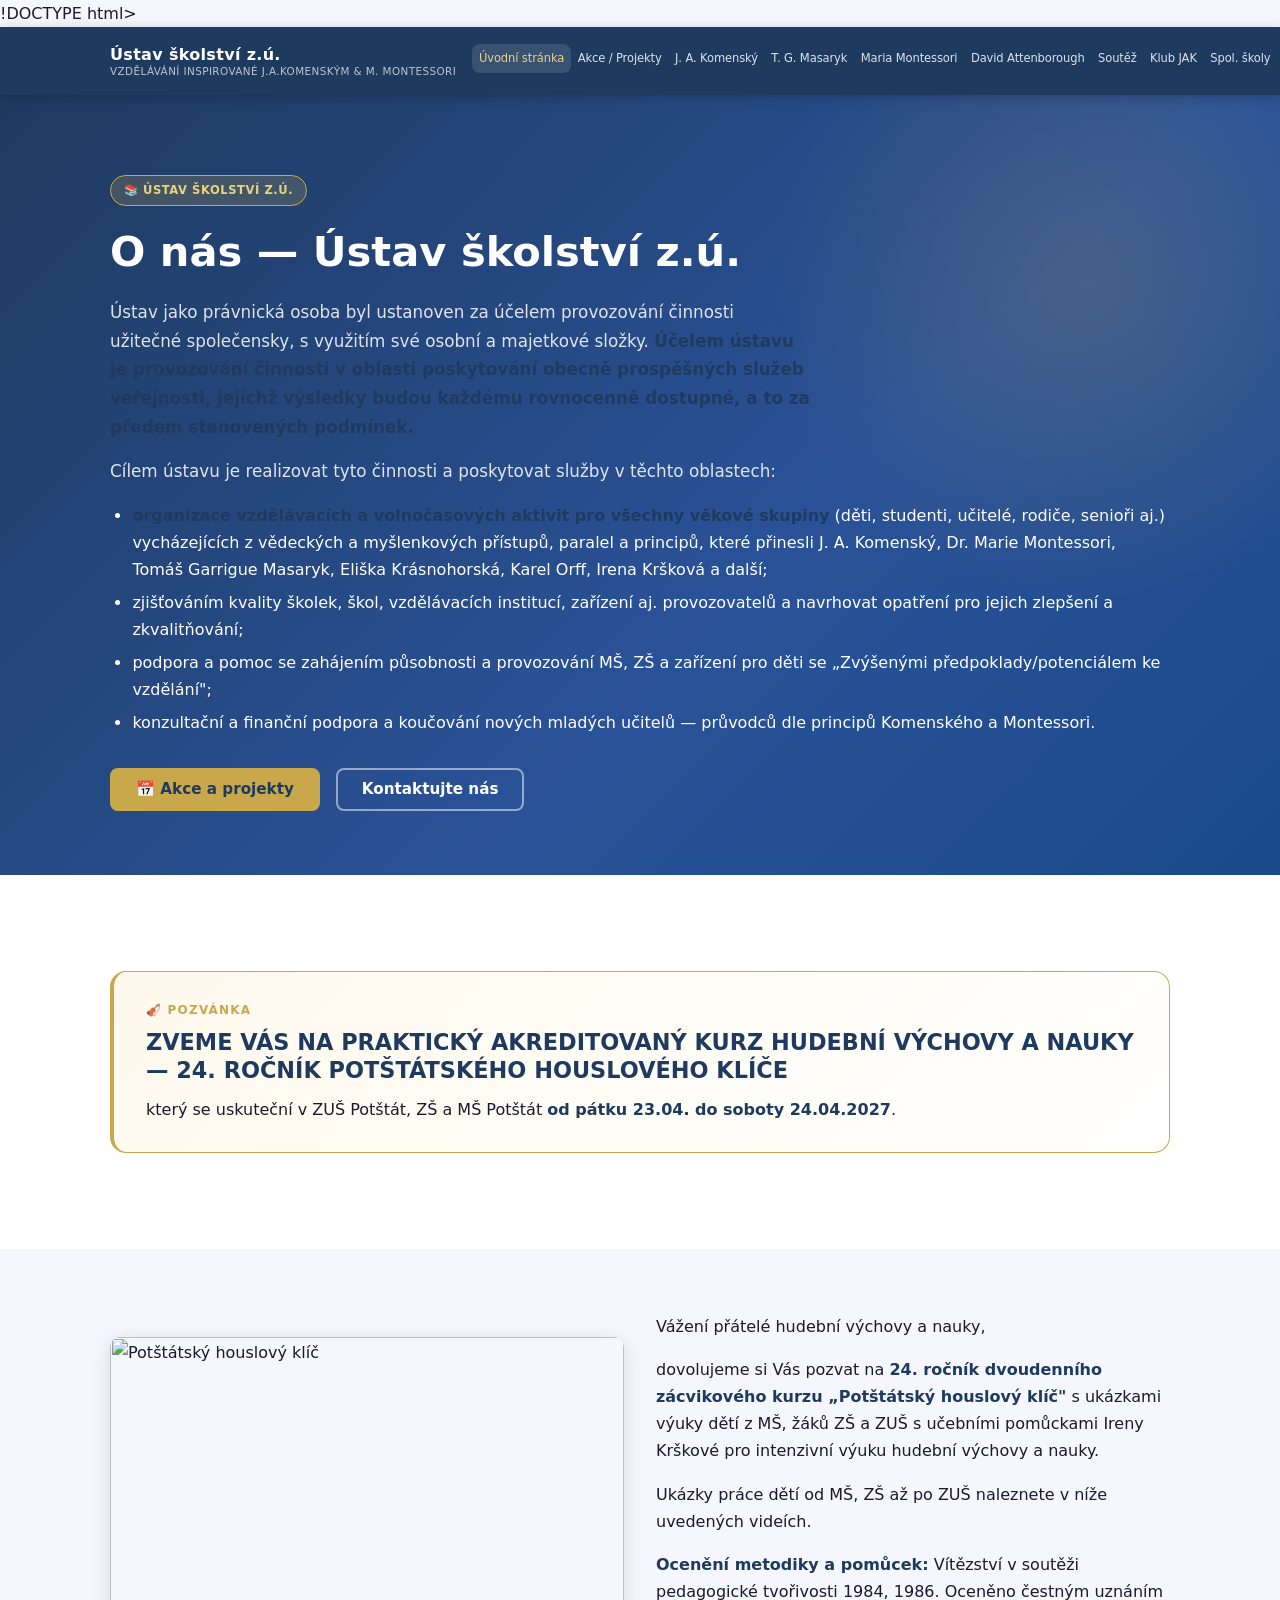
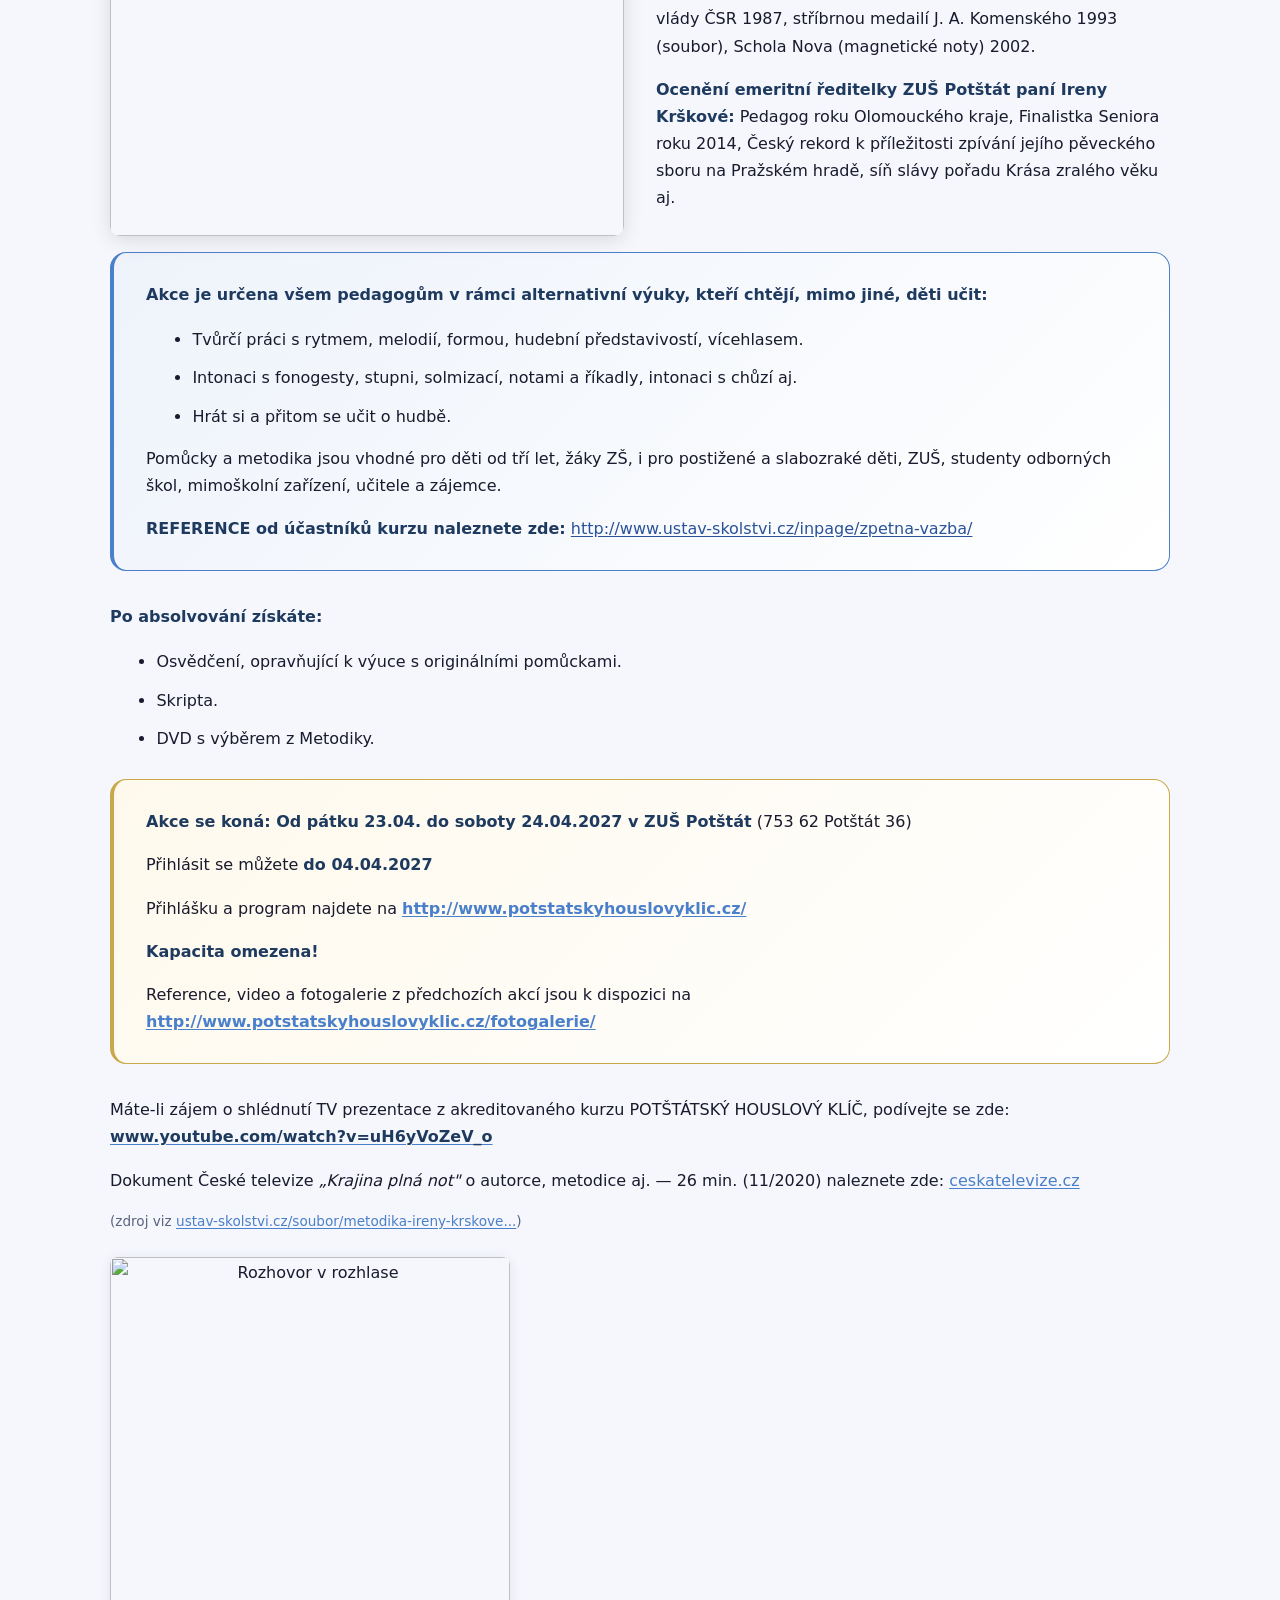
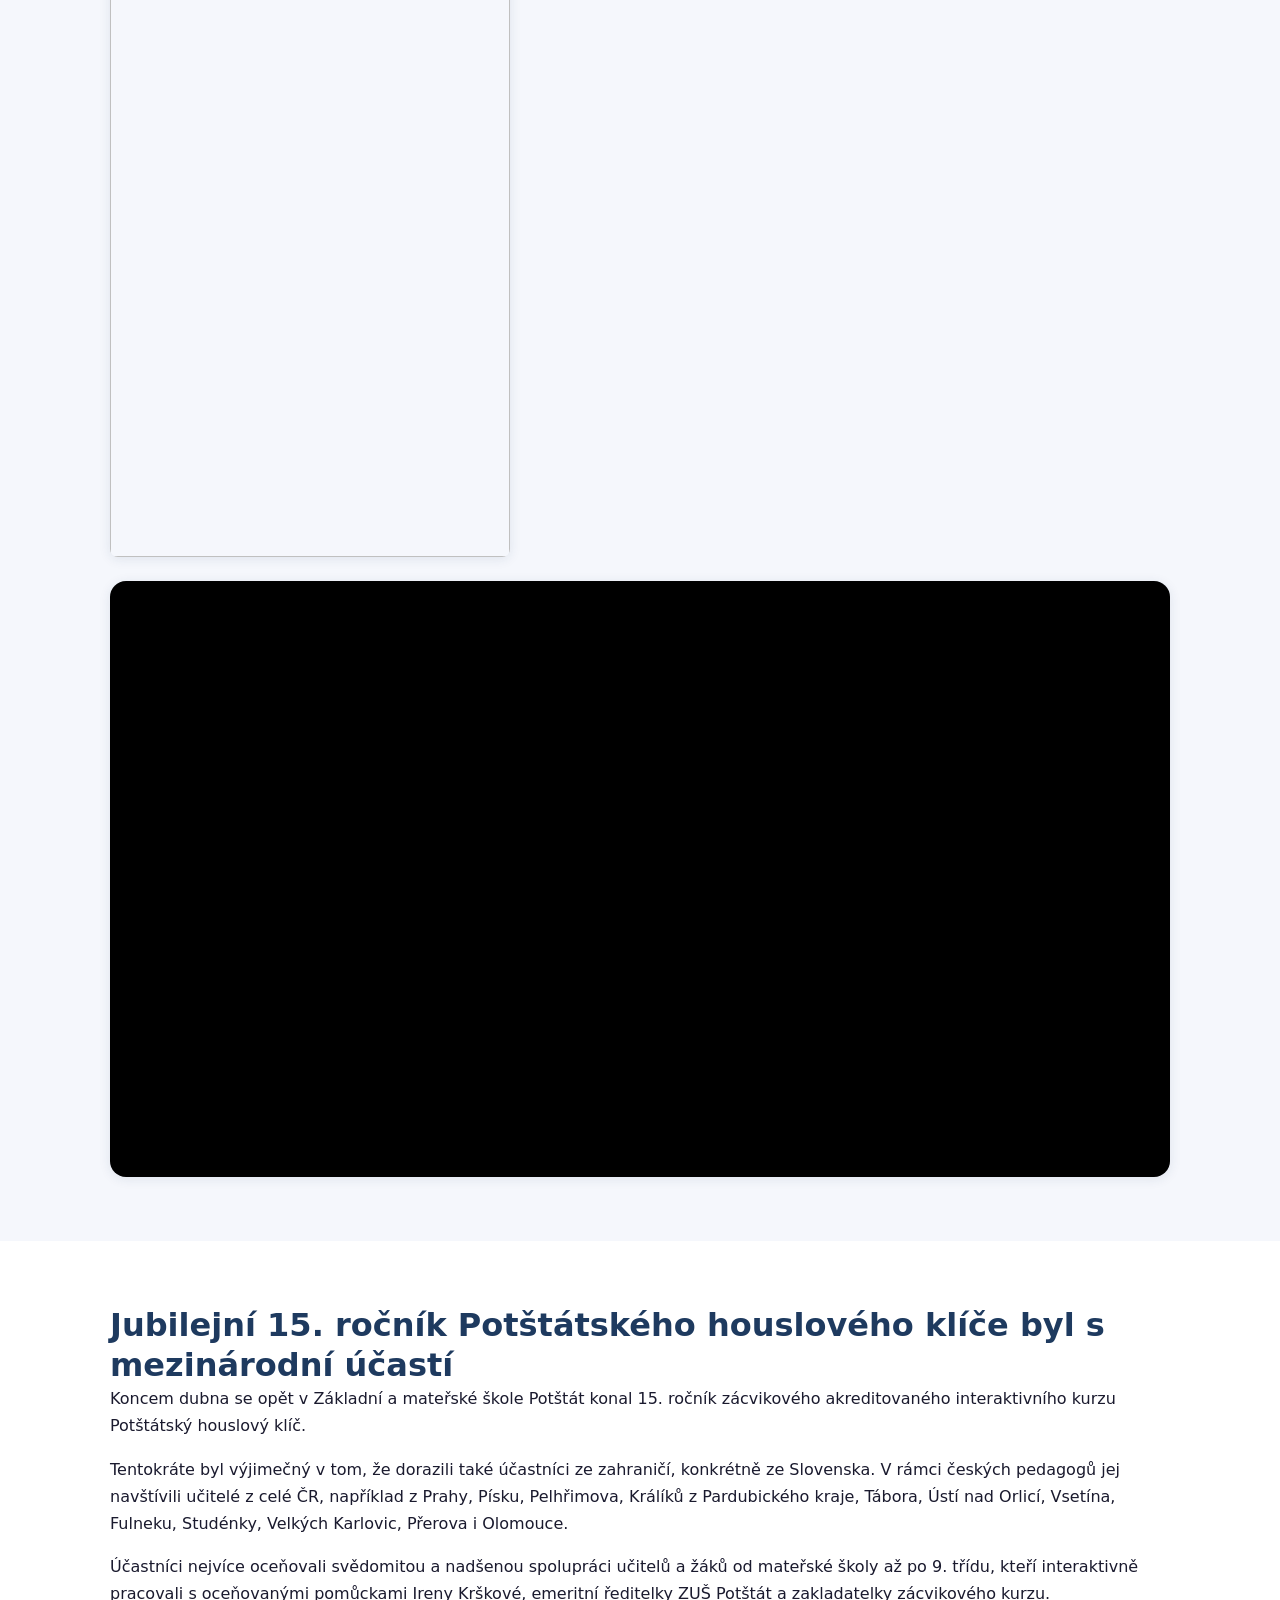
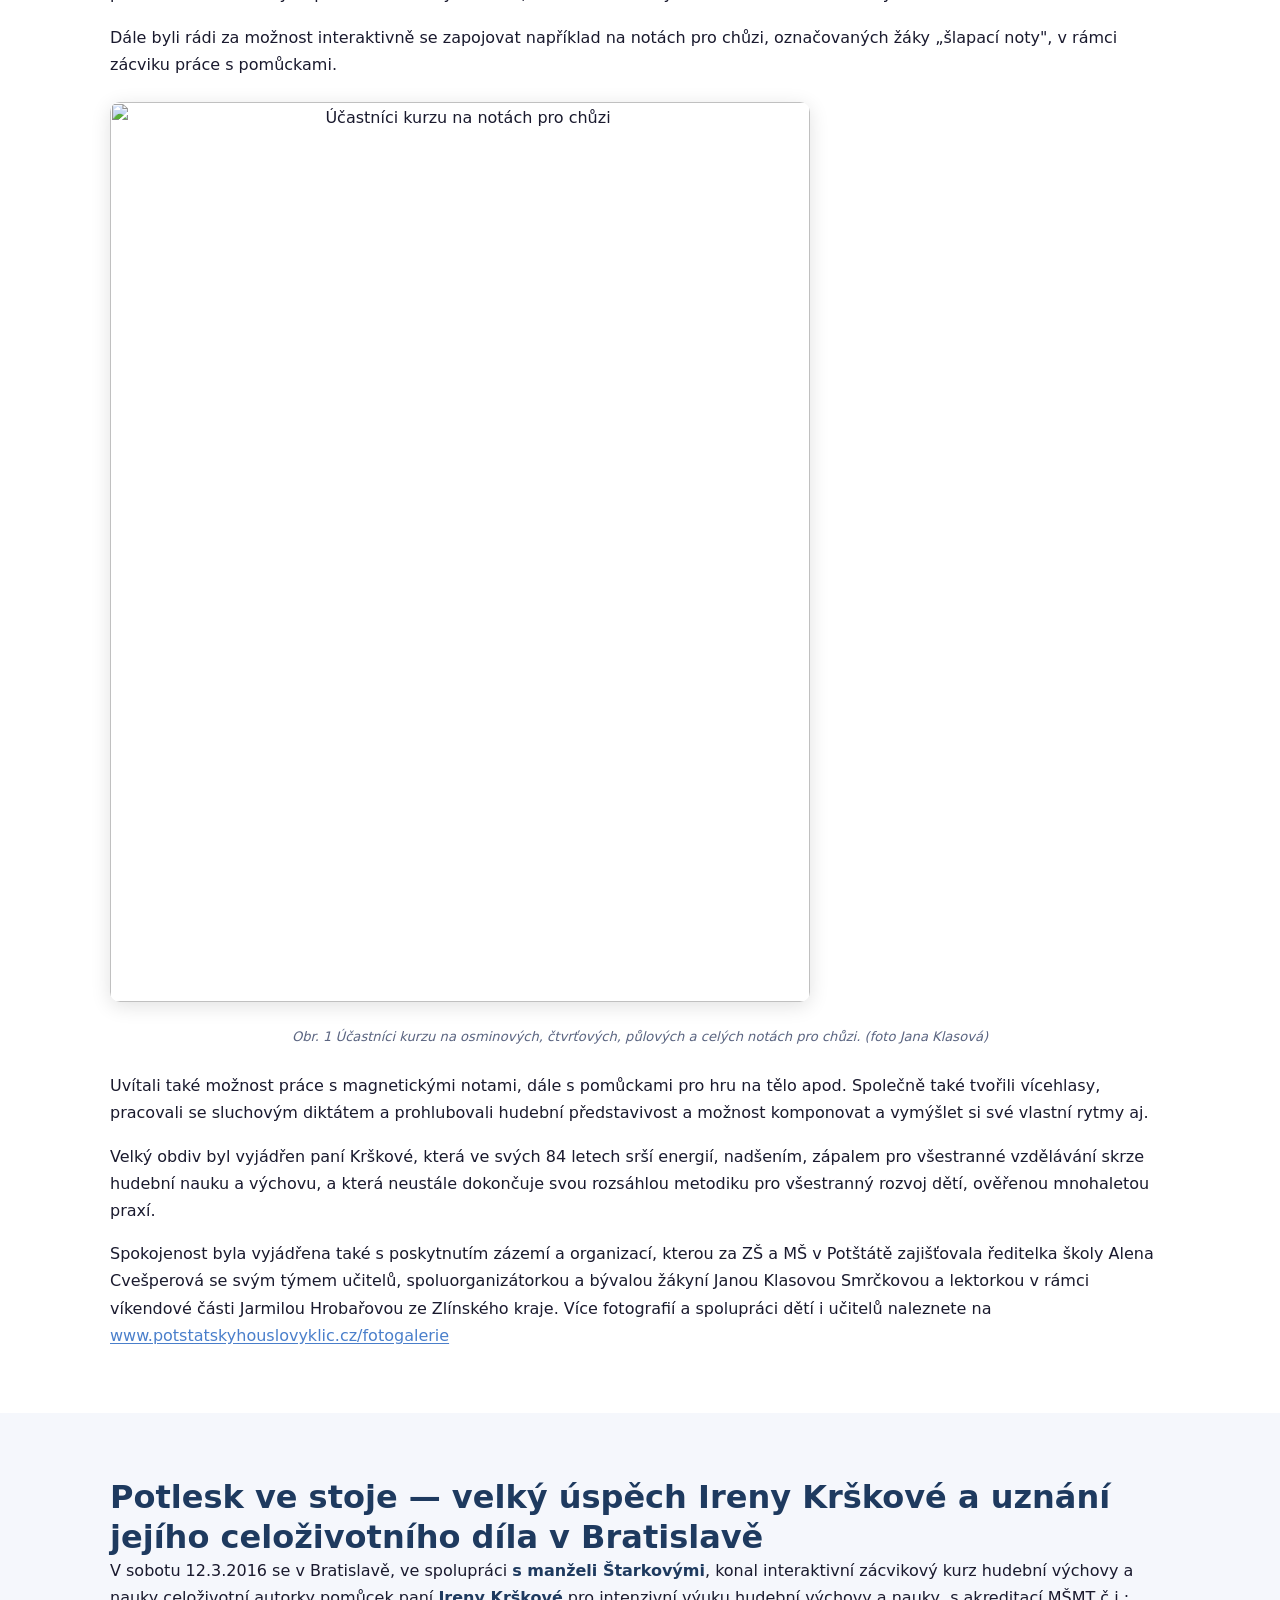
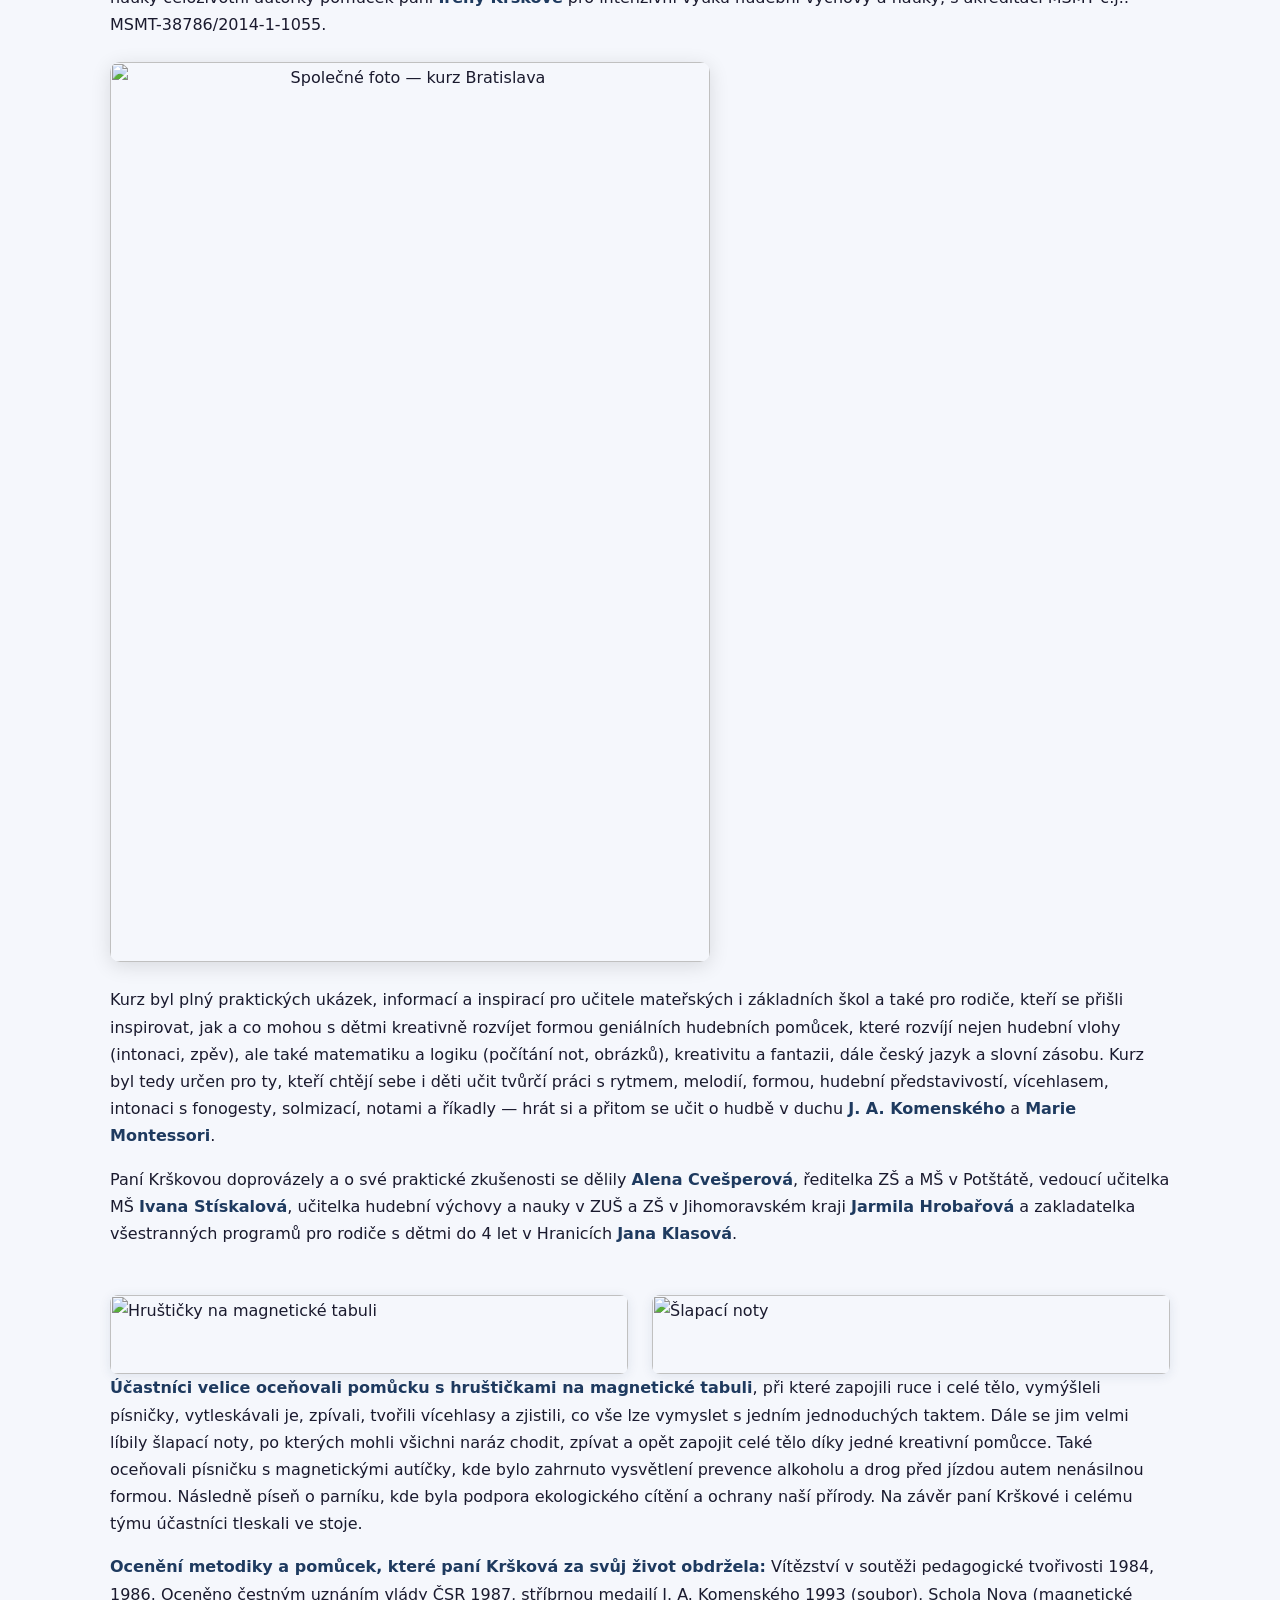
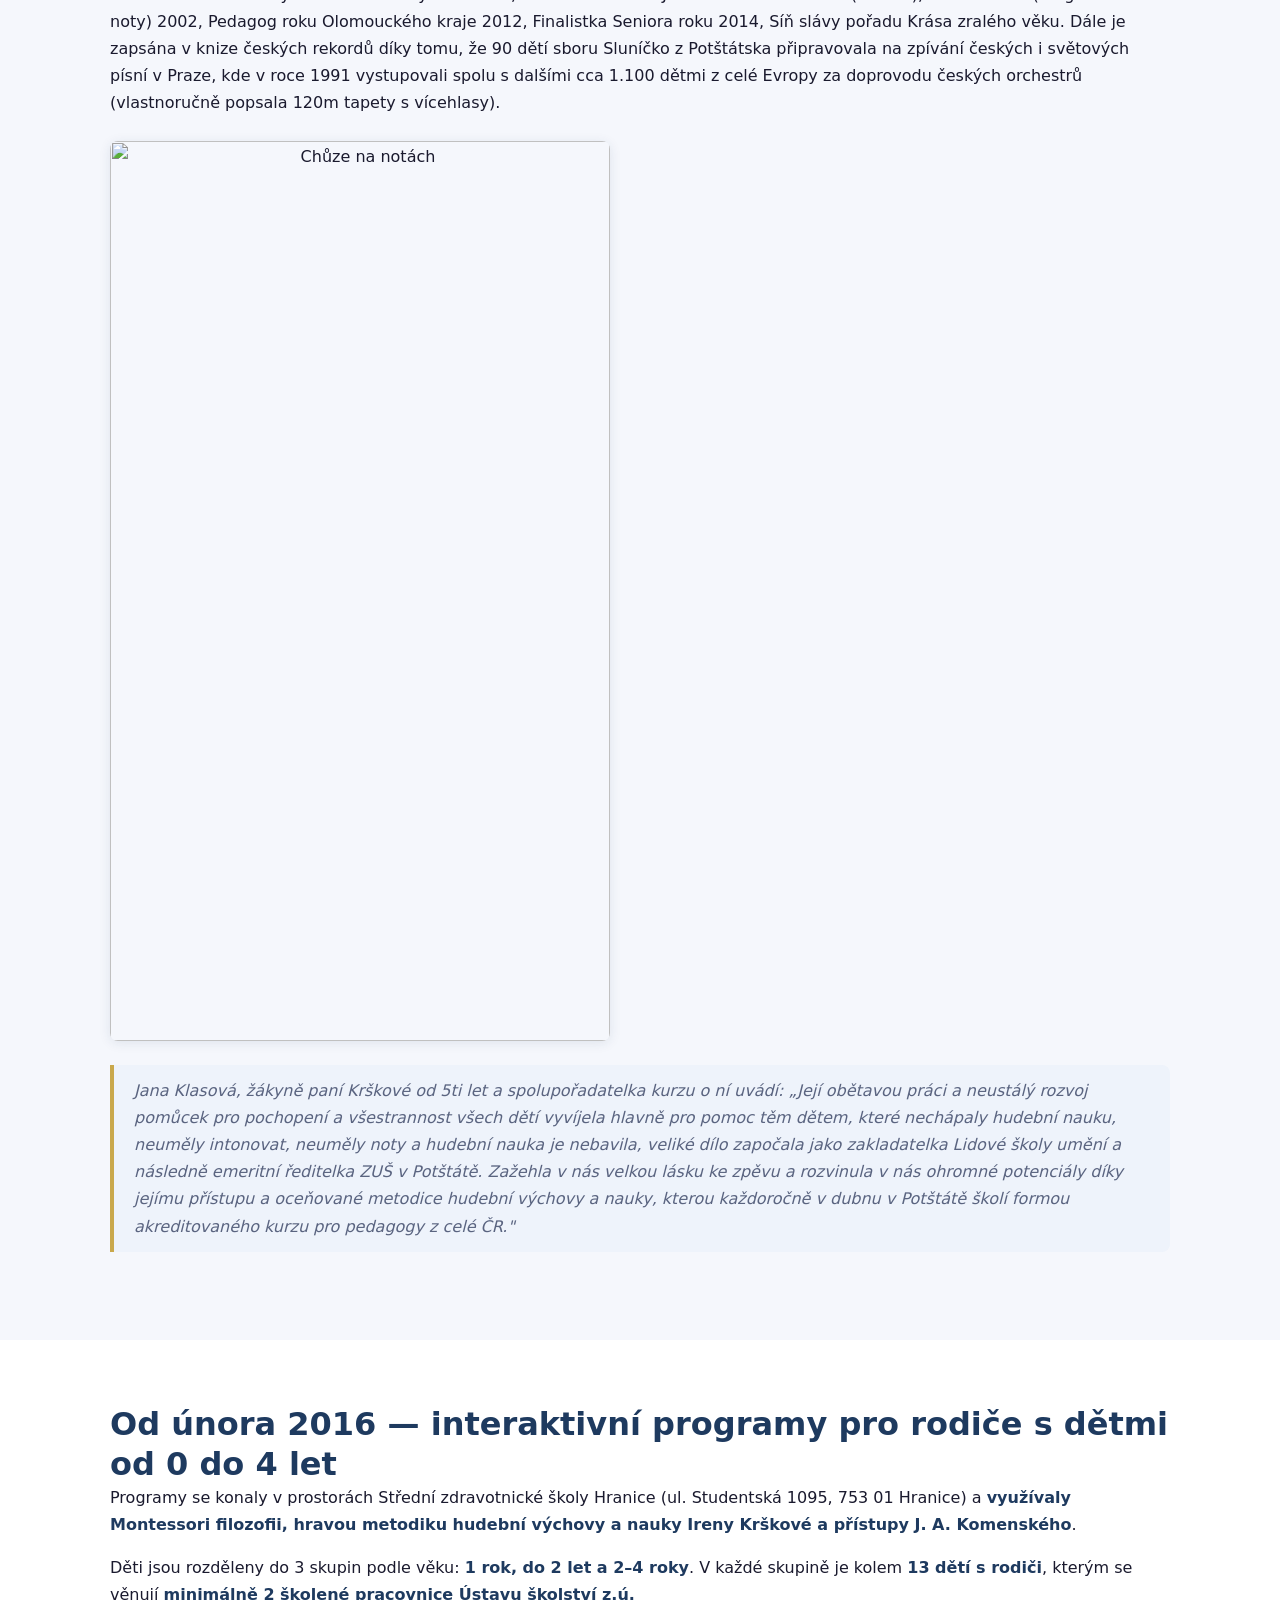
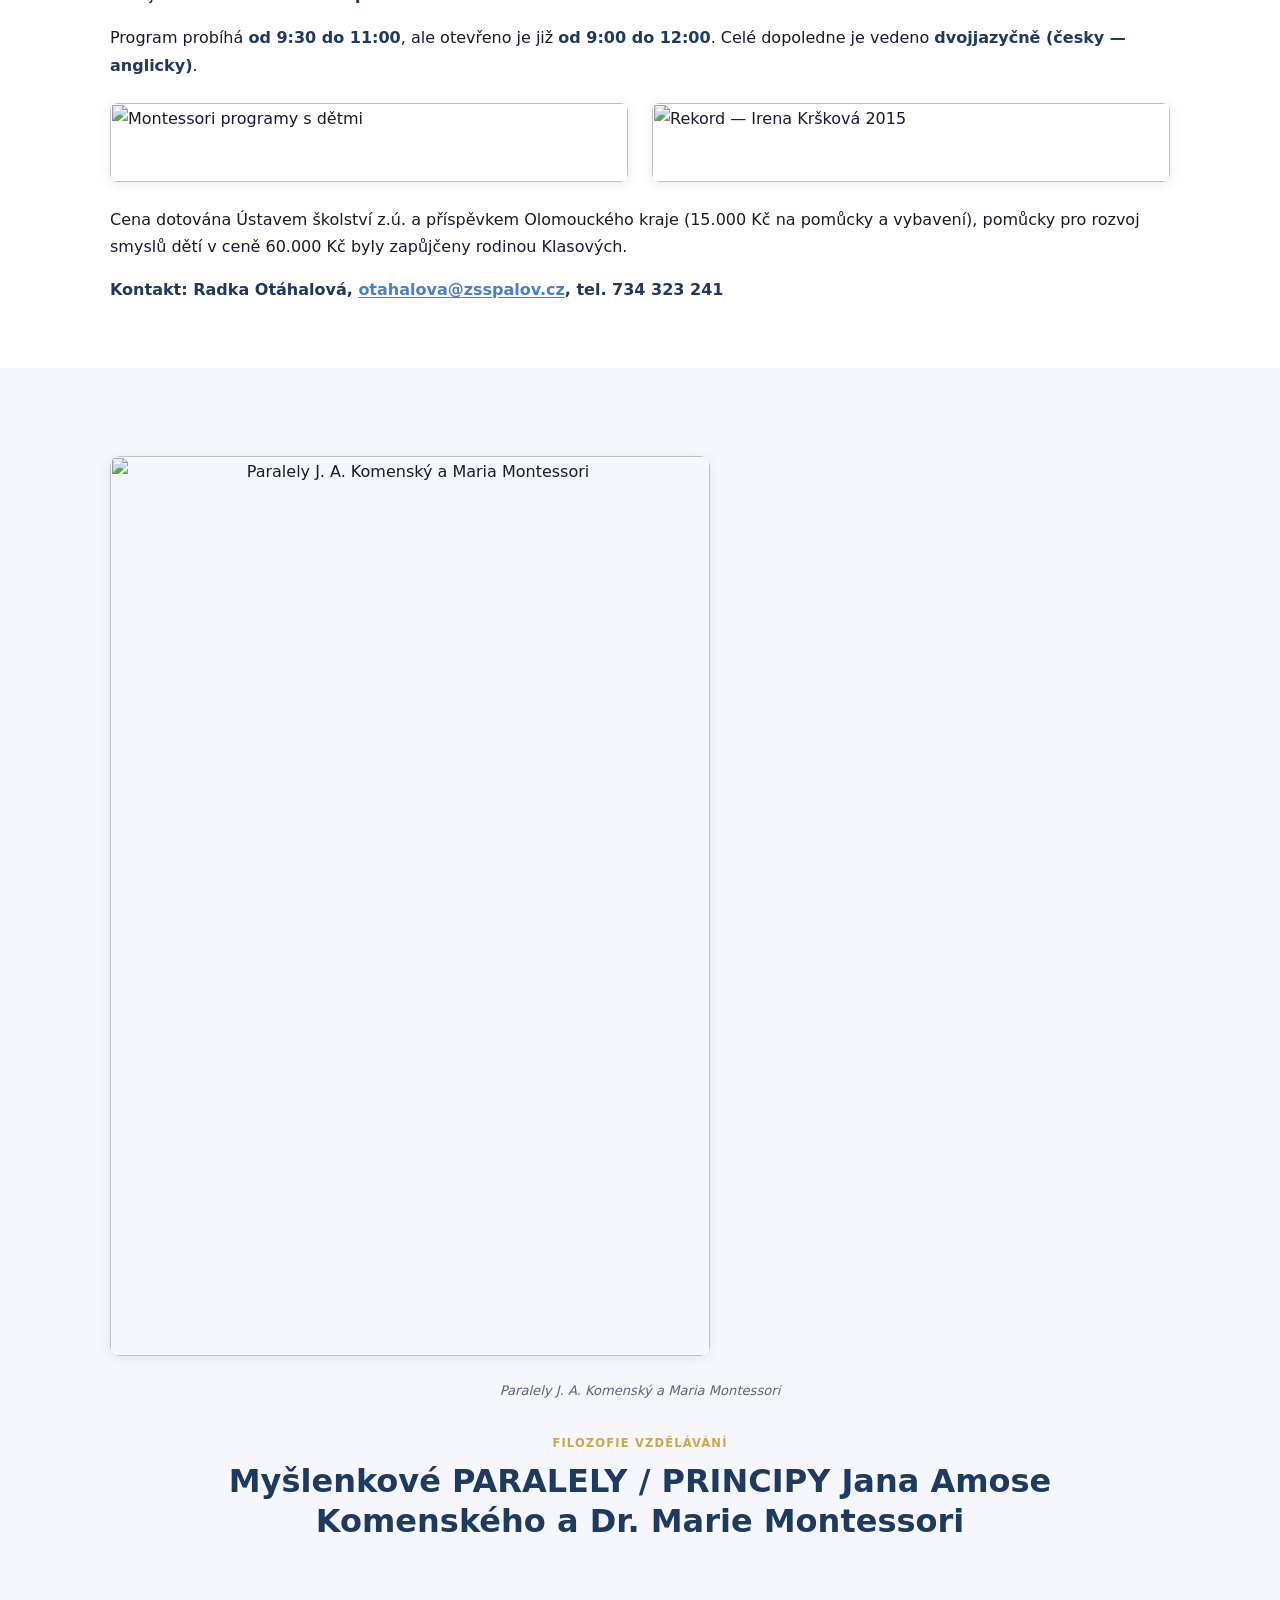
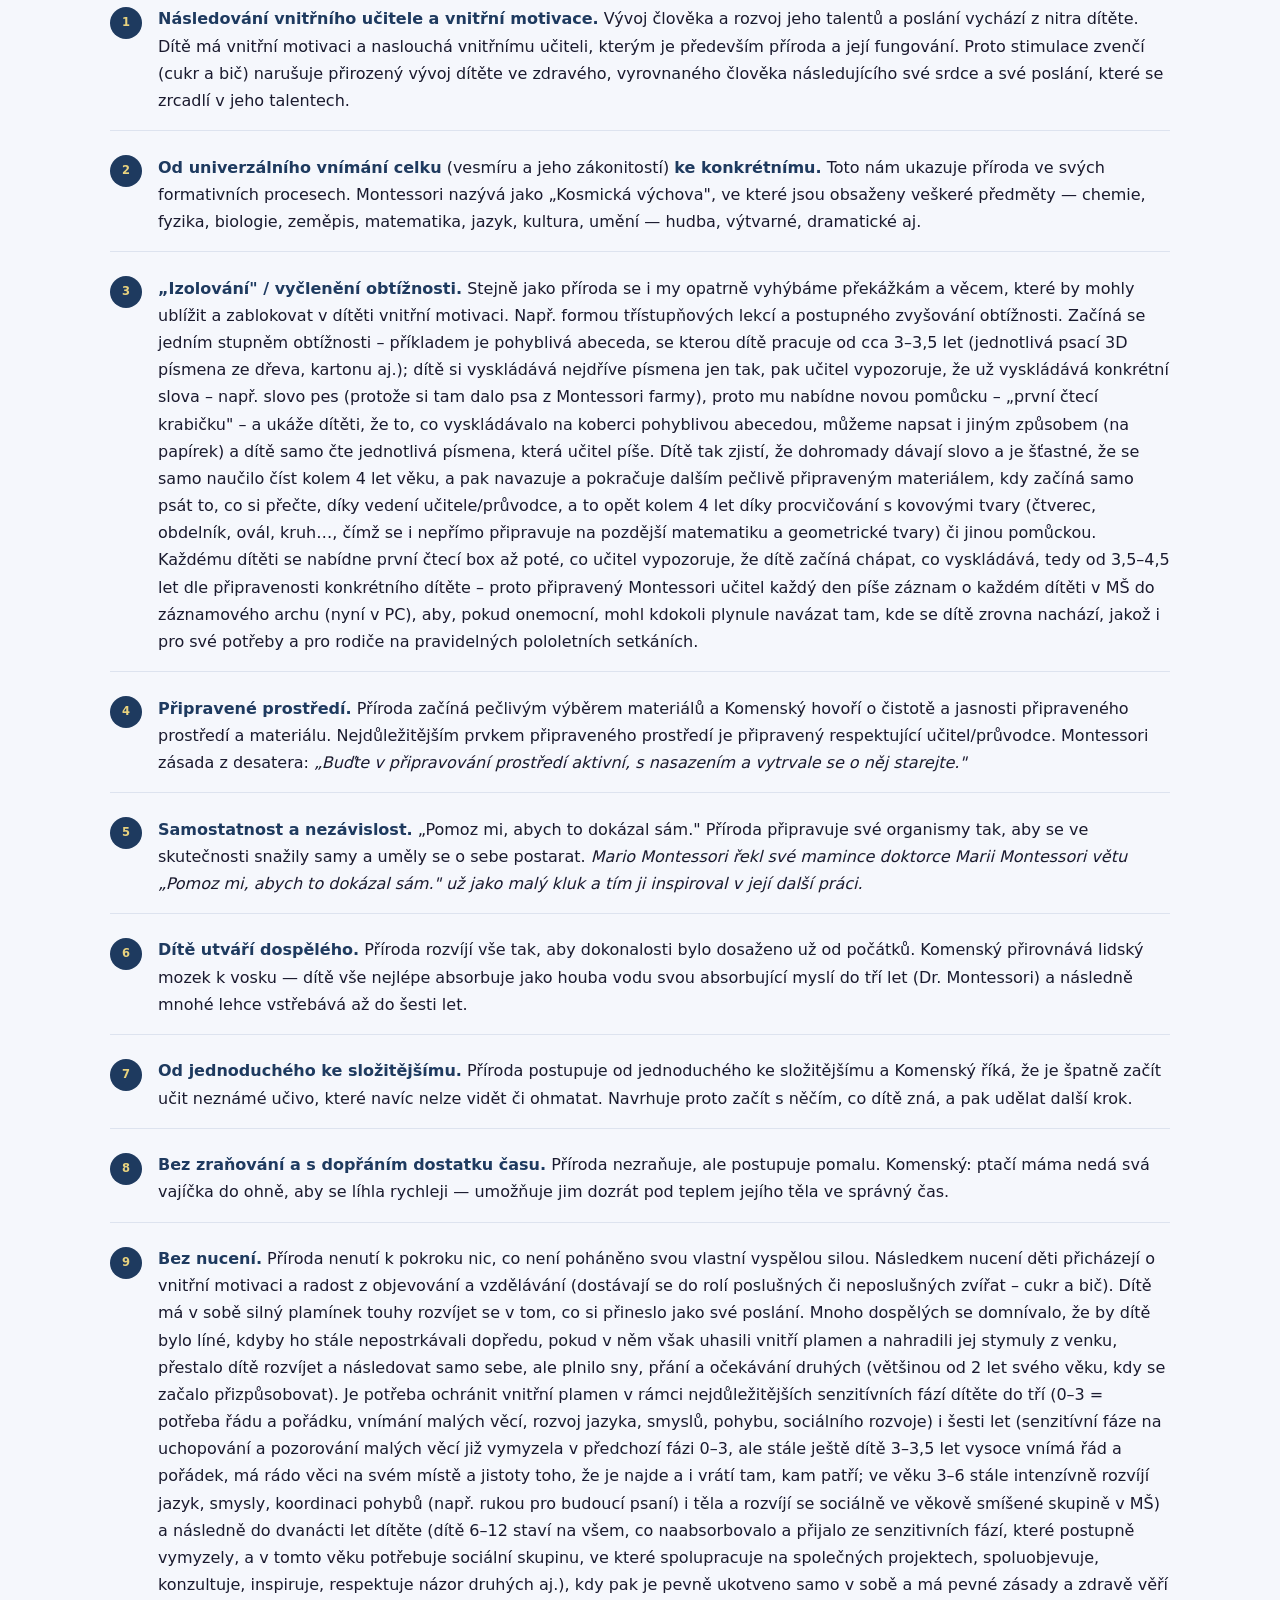
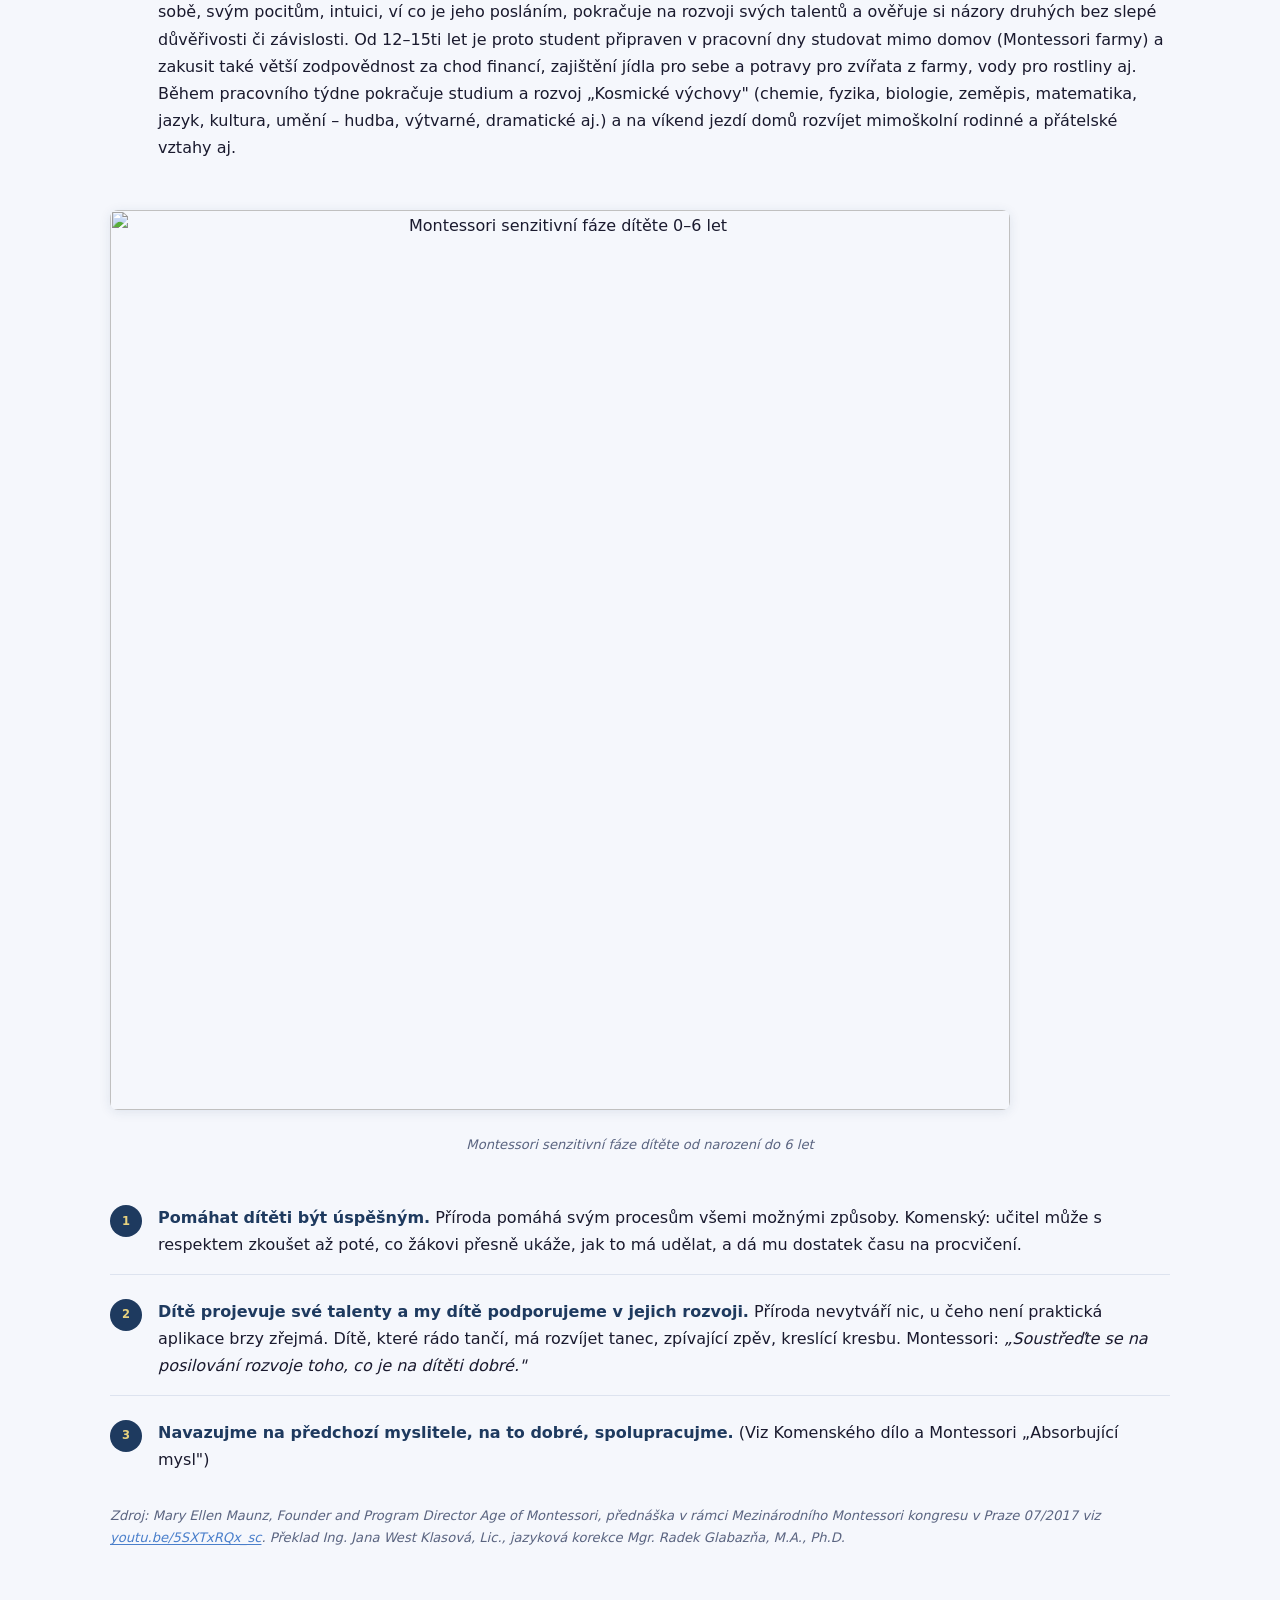
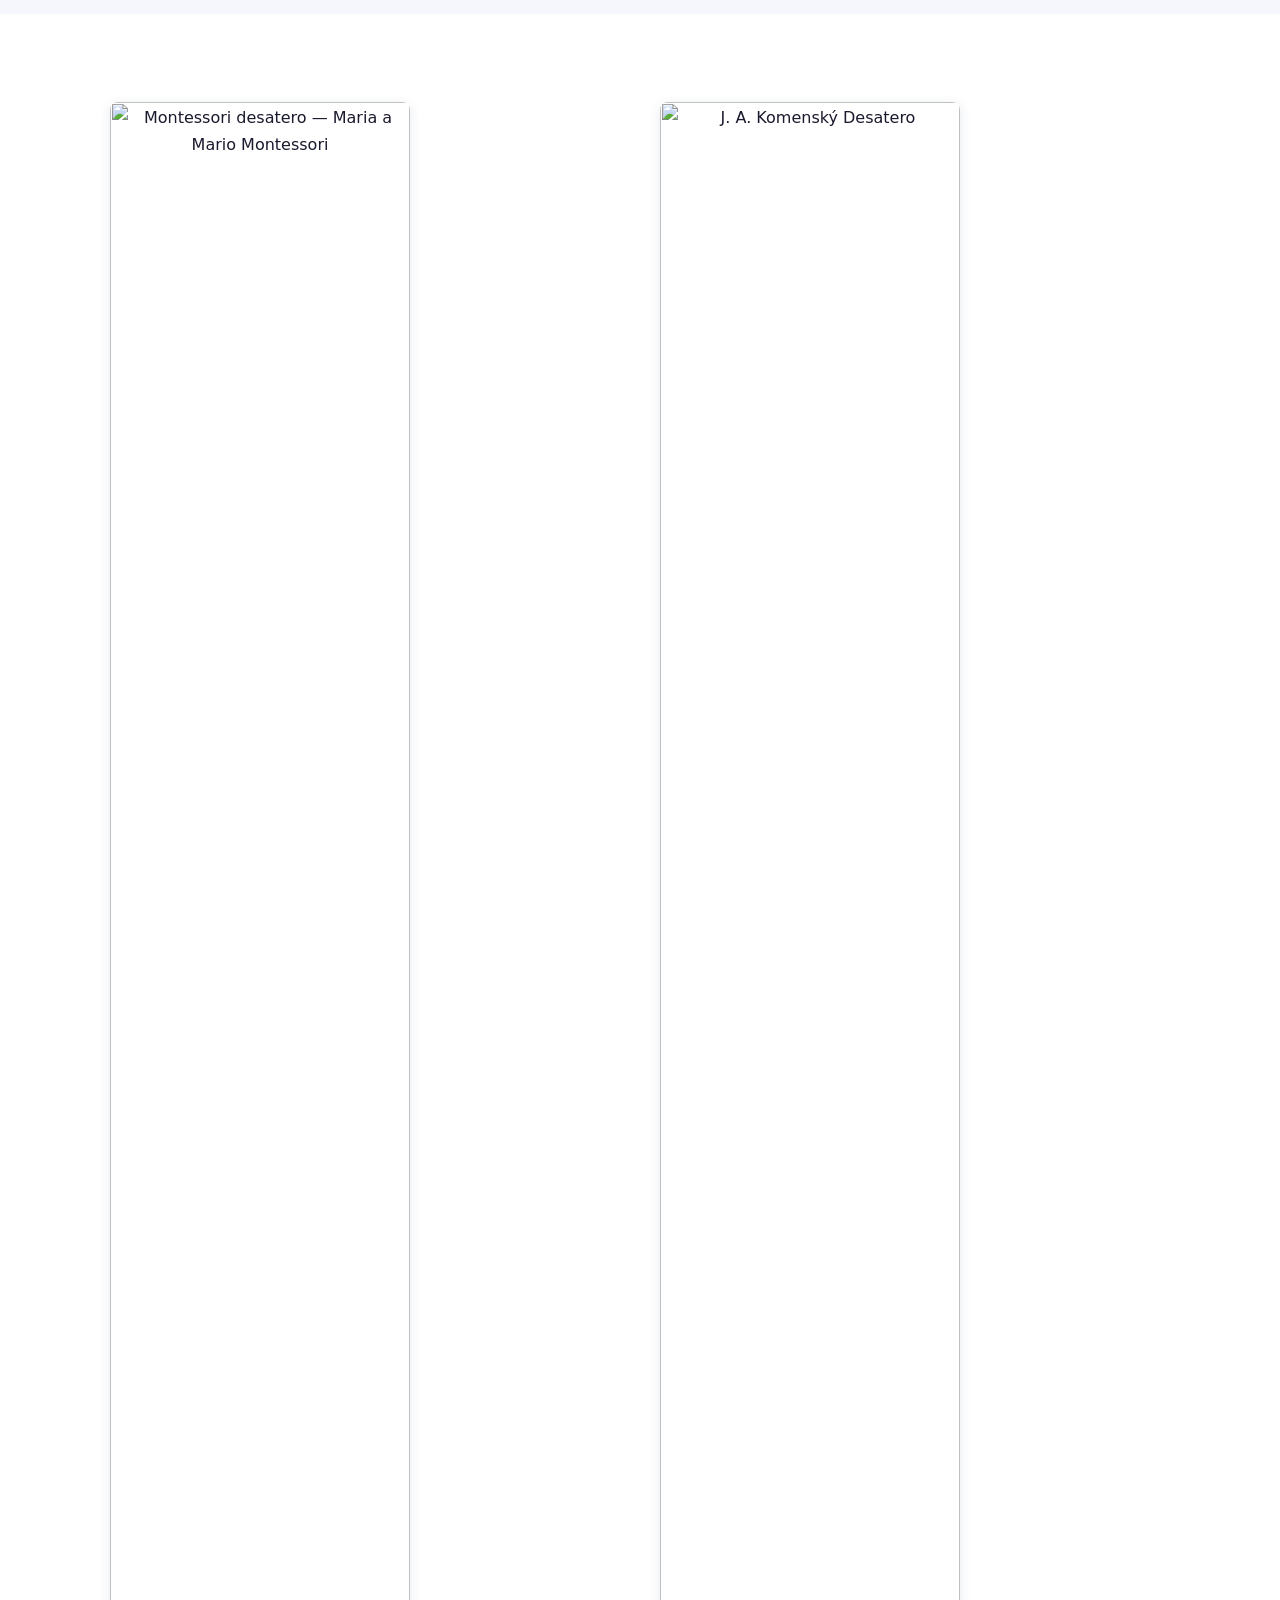
==== commit 04aae2d8: "index" ====
--- a/index.html
+++ b/index.html
@@ -1,4 +1,4 @@
-<!DOCTYPE html>
+!DOCTYPE html>
 <html lang="cs">
 <head>
   <meta charset="UTF-8">
@@ -32,7 +32,7 @@
     </ul>
   </div>
 </nav>
-
+ 
 <section class="hero">
   <div class="container">
     <div class="hero__badge">📚 Ústav školství z.ú.</div>
@@ -51,7 +51,7 @@
     </div>
   </div>
 </section>
-
+ 
 <section class="section section--alt">
   <div class="container">
     <div class="highlight-box highlight-box--warning">
@@ -61,7 +61,7 @@
     </div>
   </div>
 </section>
-
+ 
 <section class="section">
   <div class="container content-body">
     <div class="grid grid--2" style="gap:2rem;align-items:start;margin-bottom:2.5rem">
@@ -76,7 +76,7 @@
         <p><strong>Ocenění emeritní ředitelky ZUŠ Potštát paní Ireny Krškové:</strong> Pedagog roku Olomouckého kraje, Finalistka Seniora roku 2014, Český rekord k příležitosti zpívání jejího pěveckého sboru na Pražském hradě, síň slávy pořadu Krása zralého věku aj.</p>
       </div>
     </div>
-
+ 
     <div class="highlight-box">
       <p><strong>Akce je určena všem pedagogům v rámci alternativní výuky, kteří chtějí, mimo jiné, děti učit:</strong></p>
       <ul style="margin:.5rem 0 0 1.5rem;line-height:2">
@@ -87,7 +87,7 @@
       <p style="margin-top:.75rem">Pomůcky a metodika jsou vhodné pro děti od tří let, žáky ZŠ, i pro postižené a slabozraké děti, ZUŠ, studenty odborných škol, mimoškolní zařízení, učitele a zájemce.</p>
       <p><strong>REFERENCE od účastníků kurzu naleznete zde:</strong> <a href="analyzy.html" style="color:var(--primary-light)">http://www.ustav-skolstvi.cz/inpage/zpetna-vazba/</a></p>
     </div>
-
+ 
     <div style="margin-top:1.5rem">
       <p><strong>Po absolvování získáte:</strong></p>
       <ul style="margin:.5rem 0 0 1.5rem;line-height:2">
@@ -96,7 +96,7 @@
         <li>DVD s výběrem z Metodiky.</li>
       </ul>
     </div>
-
+ 
     <div class="highlight-box highlight-box--warning" style="margin-top:1.5rem">
       <p><strong>Akce se koná: Od pátku 23.04. do soboty 24.04.2027 v ZUŠ Potštát</strong> (753 62 Potštát 36)</p>
       <p>Přihlásit se můžete <strong>do 04.04.2027</strong></p>
@@ -104,11 +104,11 @@
       <p><strong>Kapacita omezena!</strong></p>
       <p>Reference, video a fotogalerie z předchozích akcí jsou k dispozici na <strong><a href="http://www.potstatskyhouslovyklic.cz/fotogalerie/" target="_blank" rel="noopener">http://www.potstatskyhouslovyklic.cz/fotogalerie/</a></strong></p>
     </div>
-
+ 
     <p style="margin-top:1rem">Máte-li zájem o shlédnutí TV prezentace z akreditovaného kurzu POTŠTÁTSKÝ HOUSLOVÝ KLÍČ, podívejte se zde: <a href="http://www.youtube.com/watch?v=uH6yVoZeV_o" target="_blank" rel="noopener"><strong>www.youtube.com/watch?v=uH6yVoZeV_o</strong></a></p>
     <p>Dokument České televize <em>„Krajina plná not"</em> o autorce, metodice aj. — 26 min. (11/2020) naleznete zde: <a href="https://www.ceskatelevize.cz/porady/1097944695-nas-venkov/420235100041007/" target="_blank" rel="noopener">ceskatelevize.cz</a></p>
     <p style="font-size:.85rem;color:var(--text-muted)">(zdroj viz <a href="https://www.ustav-skolstvi.cz/soubor/metodika-ireny-krskove-pro-rozvoj-hudebni-vychovy-a-nauky/" target="_blank" rel="noopener">ustav-skolstvi.cz/soubor/metodika-ireny-krskove...</a>)</p>
-
+ 
     <div style="text-align:center;margin:1.5rem 0">
       <img src="https://www.ustav-skolstvi.cz/obrazek/2/rozhlas-rozhovor-png/" alt="Rozhovor v rozhlase" style="max-width:400px;width:100%;border-radius:8px" referrerpolicy="no-referrer">
     </div>
@@ -117,7 +117,7 @@
     </div>
   </div>
 </section>
-
+ 
 <section class="section section--alt">
   <div class="container content-body">
     <h2>Jubilejní 15. ročník Potštátského houslového klíče byl s mezinárodní účastí</h2>
@@ -125,31 +125,31 @@
     <p>Tentokráte byl výjimečný v tom, že dorazili také účastníci ze zahraničí, konkrétně ze Slovenska. V rámci českých pedagogů jej navštívili učitelé z celé ČR, například z Prahy, Písku, Pelhřimova, Králíků z Pardubického kraje, Tábora, Ústí nad Orlicí, Vsetína, Fulneku, Studénky, Velkých Karlovic, Přerova i Olomouce.</p>
     <p>Účastníci nejvíce oceňovali svědomitou a nadšenou spolupráci učitelů a žáků od mateřské školy až po 9. třídu, kteří interaktivně pracovali s oceňovanými pomůckami Ireny Krškové, emeritní ředitelky ZUŠ Potštát a zakladatelky zácvikového kurzu.</p>
     <p>Dále byli rádi za možnost interaktivně se zapojovat například na notách pro chůzi, označovaných žáky „šlapací noty", v rámci zácviku práce s pomůckami.</p>
-
+ 
     <div style="text-align:center;margin:1.5rem 0">
       <img src="https://www.ustav-skolstvi.cz/obrazek/2/phk-2016-spolecna-dsc00860-jpg/" alt="Účastníci kurzu na notách pro chůzi" style="max-width:700px;width:100%;border-radius:10px;box-shadow:0 4px 20px rgba(0,0,0,.12)" referrerpolicy="no-referrer">
       <p style="font-size:.82rem;color:var(--text-muted);margin-top:.5rem"><em>Obr. 1 Účastníci kurzu na osminových, čtvrťových, půlových a celých notách pro chůzi. (foto Jana Klasová)</em></p>
     </div>
-
+ 
     <p>Uvítali také možnost práce s magnetickými notami, dále s pomůckami pro hru na tělo apod. Společně také tvořili vícehlasy, pracovali se sluchovým diktátem a prohlubovali hudební představivost a možnost komponovat a vymýšlet si své vlastní rytmy aj.</p>
     <p>Velký obdiv byl vyjádřen paní Krškové, která ve svých 84 letech srší energií, nadšením, zápalem pro všestranné vzdělávání skrze hudební nauku a výchovu, a která neustále dokončuje svou rozsáhlou metodiku pro všestranný rozvoj dětí, ověřenou mnohaletou praxí.</p>
     <p>Spokojenost byla vyjádřena také s poskytnutím zázemí a organizací, kterou za ZŠ a MŠ v Potštátě zajišťovala ředitelka školy Alena Cvešperová se svým týmem učitelů, spoluorganizátorkou a bývalou žákyní Janou Klasovou Smrčkovou a lektorkou v rámci víkendové části Jarmilou Hrobařovou ze Zlínského kraje. Více fotografií a spolupráci dětí i učitelů naleznete na <a href="http://www.potstatskyhouslovyklic.cz/fotogalerie" target="_blank" rel="noopener">www.potstatskyhouslovyklic.cz/fotogalerie</a></p>
   </div>
 </section>
-
+ 
 <section class="section">
   <div class="container content-body">
     <h2>Potlesk ve stoje — velký úspěch Ireny Krškové a uznání jejího celoživotního díla v Bratislavě</h2>
     <p>V sobotu 12.3.2016 se v Bratislavě, ve spolupráci <strong>s manželi Štarkovými</strong>, konal interaktivní zácvikový kurz hudební výchovy a nauky celoživotní autorky pomůcek paní <strong>Ireny Krškové</strong> pro intenzivní výuku hudební výchovy a nauky, s akreditací MŠMT č.j.: MSMT-38786/2014-1-1055.</p>
-
+ 
     <div style="text-align:center;margin:1.5rem 0">
       <img src="https://www.ustav-skolstvi.cz/obrazek/3/spolecne-foto-web-png/" alt="Společné foto — kurz Bratislava" style="max-width:600px;width:100%;border-radius:10px;box-shadow:0 4px 20px rgba(0,0,0,.12)" referrerpolicy="no-referrer">
     </div>
-
+ 
     <p>Kurz byl plný praktických ukázek, informací a inspirací pro učitele mateřských i základních škol a také pro rodiče, kteří se přišli inspirovat, jak a co mohou s dětmi kreativně rozvíjet formou geniálních hudebních pomůcek, které rozvíjí nejen hudební vlohy (intonaci, zpěv), ale také matematiku a logiku (počítání not, obrázků), kreativitu a fantazii, dále český jazyk a slovní zásobu. Kurz byl tedy určen pro ty, kteří chtějí sebe i děti učit tvůrčí práci s rytmem, melodií, formou, hudební představivostí, vícehlasem, intonaci s fonogesty, solmizací, notami a říkadly — hrát si a přitom se učit o hudbě v duchu <strong>J.&nbsp;A.&nbsp;Komenského</strong> a <strong>Marie Montessori</strong>.</p>
-
+ 
     <p>Paní Krškovou doprovázely a o své praktické zkušenosti se dělily <strong>Alena Cvešperová</strong>, ředitelka ZŠ a MŠ v Potštátě, vedoucí učitelka MŠ <strong>Ivana Stískalová</strong>, učitelka hudební výchovy a nauky v ZUŠ a ZŠ v Jihomoravském kraji <strong>Jarmila Hrobařová</strong> a zakladatelka všestranných programů pro rodiče s dětmi do 4 let v Hranicích <strong>Jana Klasová</strong>.</p>
-
+ 
     <div class="grid grid--2" style="gap:1.5rem;margin:1.5rem 0">
       <div>
         <img src="https://www.ustav-skolstvi.cz/obrazek/2/hrusky-ukazka-png/" alt="Hruštičky na magnetické tabuli" style="width:100%;border-radius:8px" referrerpolicy="no-referrer">
@@ -158,60 +158,66 @@
         <img src="https://www.ustav-skolstvi.cz/obrazek/2/chozeni-ukazka-png/" alt="Šlapací noty" style="width:100%;border-radius:8px" referrerpolicy="no-referrer">
       </div>
     </div>
-
+ 
     <p><strong>Účastníci velice oceňovali pomůcku s hruštičkami na magnetické tabuli</strong>, při které zapojili ruce i celé tělo, vymýšleli písničky, vytleskávali je, zpívali, tvořili vícehlasy a zjistili, co vše lze vymyslet s jedním jednoduchých taktem. Dále se jim velmi líbily šlapací noty, po kterých mohli všichni naráz chodit, zpívat a opět zapojit celé tělo díky jedné kreativní pomůcce. Také oceňovali písničku s magnetickými autíčky, kde bylo zahrnuto vysvětlení prevence alkoholu a drog před jízdou autem nenásilnou formou. Následně píseň o parníku, kde byla podpora ekologického cítění a ochrany naší přírody. Na závěr paní Krškové i celému týmu účastníci tleskali ve stoje.</p>
-
+ 
     <p><strong>Ocenění metodiky a pomůcek, které paní Kršková za svůj život obdržela:</strong> Vítězství v soutěži pedagogické tvořivosti 1984, 1986. Oceněno čestným uznáním vlády ČSR 1987, stříbrnou medailí J.&nbsp;A.&nbsp;Komenského 1993 (soubor), Schola Nova (magnetické noty) 2002, Pedagog roku Olomouckého kraje 2012, Finalistka Seniora roku 2014, Síň slávy pořadu Krása zralého věku. Dále je zapsána v knize českých rekordů díky tomu, že 90 dětí sboru Sluníčko z Potštátska připravovala na zpívání českých i světových písní v Praze, kde v roce 1991 vystupovali spolu s dalšími cca 1.100 dětmi z celé Evropy za doprovodu českých orchestrů (vlastnoručně popsala 120m tapety s vícehlasy).</p>
-
+ 
     <div style="text-align:center;margin:1.5rem 0">
       <img src="https://www.ustav-skolstvi.cz/obrazek/2/chozeni-ukazka-2-png/" alt="Chůze na notách" style="max-width:500px;width:100%;border-radius:8px" referrerpolicy="no-referrer">
     </div>
-
+ 
     <blockquote style="margin:1.5rem 0">Jana Klasová, žákyně paní Krškové od 5ti let a spolupořadatelka kurzu o ní uvádí: <em>„Její obětavou práci a neustálý rozvoj pomůcek pro pochopení a všestrannost všech dětí vyvíjela hlavně pro pomoc těm dětem, které nechápaly hudební nauku, neuměly intonovat, neuměly noty a hudební nauka je nebavila, veliké dílo započala jako zakladatelka Lidové školy umění a následně emeritní ředitelka ZUŠ v Potštátě. Zažehla v nás velkou lásku ke zpěvu a rozvinula v nás ohromné potenciály díky jejímu přístupu a oceňované metodice hudební výchovy a nauky, kterou každoročně v dubnu v Potštátě školí formou akreditovaného kurzu pro pedagogy z celé ČR."</em></blockquote>
   </div>
 </section>
-
+ 
 <section class="section section--alt">
   <div class="container content-body">
     <h2>Od února 2016 — interaktivní programy pro rodiče s dětmi od 0 do 4 let</h2>
     <p>Programy se konaly v prostorách Střední zdravotnické školy Hranice (ul. Studentská 1095, 753 01 Hranice) a <strong>využívaly Montessori filozofii, hravou metodiku hudební výchovy a nauky Ireny Krškové a přístupy J.&nbsp;A.&nbsp;Komenského</strong>.</p>
-
+ 
     <p>Děti jsou rozděleny do 3 skupin podle věku: <strong>1 rok, do 2 let a 2–4 roky</strong>. V každé skupině je kolem <strong>13 dětí s rodiči</strong>, kterým se věnují <strong>minimálně 2 školené pracovnice Ústavu školství z.ú.</strong></p>
-
+ 
     <p>Program probíhá <strong>od 9:30 do 11:00</strong>, ale otevřeno je již <strong>od 9:00 do 12:00</strong>. Celé dopoledne je vedeno <strong>dvojjazyčně (česky — anglicky)</strong>.</p>
-
+ 
     <div class="grid grid--2" style="gap:1.5rem;margin:1.5rem 0;align-items:center">
       <img src="http://www.ustav-skolstvi.cz/obrazek/2/foto-web-png/" alt="Montessori programy s dětmi" style="width:100%;border-radius:8px" referrerpolicy="no-referrer">
       <img src="https://www.ustav-skolstvi.cz/obrazek/3/rekord-irena-krskova-2015-zm-jpg/" alt="Rekord — Irena Kršková 2015" style="width:100%;border-radius:8px" referrerpolicy="no-referrer">
     </div>
-
+ 
     <p>Cena dotována Ústavem školství z.ú. a příspěvkem Olomouckého kraje (15.000 Kč na pomůcky a vybavení), pomůcky pro rozvoj smyslů dětí v ceně 60.000 Kč byly zapůjčeny rodinou Klasových.</p>
     <p><strong>Kontakt: Radka Otáhalová, <a href="mailto:otahalova@zsspalov.cz">otahalova@zsspalov.cz</a>, tel. 734 323 241</strong></p>
   </div>
 </section>
-
+ 
 <section class="section">
   <div class="container content-body">
     <div style="text-align:center;margin-bottom:2rem">
       <img src="https://www.ustav-skolstvi.cz/obrazek/3/img-1606-jpg/" alt="Paralely J. A. Komenský a Maria Montessori" style="max-width:600px;width:100%;border-radius:10px" referrerpolicy="no-referrer">
       <p style="font-size:.82rem;color:var(--text-muted);margin-top:.5rem"><em>Paralely J. A. Komenský a Maria Montessori</em></p>
     </div>
-
+ 
     <div class="section-header">
       <span class="section-header__eyebrow">Filozofie vzdělávání</span>
       <h2>Myšlenkové PARALELY / PRINCIPY Jana Amose Komenského a Dr. Marie Montessori</h2>
     </div>
-
+ 
     <ol class="numbered-list">
       <li><div><strong>Následování vnitřního učitele a vnitřní motivace.</strong> Vývoj člověka a rozvoj jeho talentů a poslání vychází z nitra dítěte. Dítě má vnitřní motivaci a naslouchá vnitřnímu učiteli, kterým je především příroda a její fungování. Proto stimulace zvenčí (cukr a bič) narušuje přirozený vývoj dítěte ve zdravého, vyrovnaného člověka následujícího své srdce a své poslání, které se zrcadlí v jeho talentech.</div></li>
       <li><div><strong>Od univerzálního vnímání celku</strong> (vesmíru a jeho zákonitostí) <strong>ke konkrétnímu.</strong> Toto nám ukazuje příroda ve svých formativních procesech. Montessori nazývá jako „Kosmická výchova", ve které jsou obsaženy veškeré předměty — chemie, fyzika, biologie, zeměpis, matematika, jazyk, kultura, umění — hudba, výtvarné, dramatické aj.</div></li>
-      <li><div><strong>„Izolování" / vyčlenění obtížnosti.</strong> Stejně jako příroda se i my opatrně vyhýbáme překážkám a věcem, které by mohly ublížit a zablokovat v dítěti vnitřní motivaci. Formou třístupňových lekcí a postupného zvyšování obtížnosti. Každému dítěti se nabídne první čtecí box až poté, co učitel vypozoruje, že dítě začíná chápat, co vyskládává — proto připravený Montessori učitel každý den píše záznam o každém dítěti v MŠ do záznamového archu.</div></li>
+      <li><div><strong>„Izolování" / vyčlenění obtížnosti.</strong> Stejně jako příroda se i my opatrně vyhýbáme překážkám a věcem, které by mohly ublížit a zablokovat v dítěti vnitřní motivaci. Např. formou třístupňových lekcí a postupného zvyšování obtížnosti. Začíná se jedním stupněm obtížnosti – příkladem je pohyblivá abeceda, se kterou dítě pracuje od cca 3–3,5 let (jednotlivá psací 3D písmena ze dřeva, kartonu aj.); dítě si vyskládává nejdříve písmena jen tak, pak učitel vypozoruje, že už vyskládává konkrétní slova – např. slovo pes (protože si tam dalo psa z Montessori farmy), proto mu nabídne novou pomůcku – „první čtecí krabičku" – a ukáže dítěti, že to, co vyskládávalo na koberci pohyblivou abecedou, můžeme napsat i jiným způsobem (na papírek) a dítě samo čte jednotlivá písmena, která učitel píše. Dítě tak zjistí, že dohromady dávají slovo a je šťastné, že se samo naučilo číst kolem 4 let věku, a pak navazuje a pokračuje dalším pečlivě připraveným materiálem, kdy začíná samo psát to, co si přečte, díky vedení učitele/průvodce, a to opět kolem 4 let díky procvičování s kovovými tvary (čtverec, obdelník, ovál, kruh…, čímž se i nepřímo připravuje na pozdější matematiku a geometrické tvary) či jinou pomůckou. Každému dítěti se nabídne první čtecí box až poté, co učitel vypozoruje, že dítě začíná chápat, co vyskládává, tedy od 3,5–4,5 let dle připravenosti konkrétního dítěte – proto připravený Montessori učitel každý den píše záznam o každém dítěti v MŠ do záznamového archu (nyní v PC), aby, pokud onemocní, mohl kdokoli plynule navázat tam, kde se dítě zrovna nachází, jakož i pro své potřeby a pro rodiče na pravidelných pololetních setkáních.</div></li>
       <li><div><strong>Připravené prostředí.</strong> Příroda začíná pečlivým výběrem materiálů a Komenský hovoří o čistotě a jasnosti připraveného prostředí a materiálu. Nejdůležitějším prvkem připraveného prostředí je připravený respektující učitel/průvodce. Montessori zásada z desatera: <em>„Buďte v připravování prostředí aktivní, s nasazením a vytrvale se o něj starejte."</em></div></li>
       <li><div><strong>Samostatnost a nezávislost.</strong> „Pomoz mi, abych to dokázal sám." Příroda připravuje své organismy tak, aby se ve skutečnosti snažily samy a uměly se o sebe postarat. <em>Mario Montessori řekl své mamince doktorce Marii Montessori větu „Pomoz mi, abych to dokázal sám." už jako malý kluk a tím ji inspiroval v její další práci.</em></div></li>
       <li><div><strong>Dítě utváří dospělého.</strong> Příroda rozvíjí vše tak, aby dokonalosti bylo dosaženo už od počátků. Komenský přirovnává lidský mozek k vosku — dítě vše nejlépe absorbuje jako houba vodu svou absorbující myslí do tří let (Dr. Montessori) a následně mnohé lehce vstřebává až do šesti let.</div></li>
       <li><div><strong>Od jednoduchého ke složitějšímu.</strong> Příroda postupuje od jednoduchého ke složitějšímu a Komenský říká, že je špatně začít učit neznámé učivo, které navíc nelze vidět či ohmatat. Navrhuje proto začít s něčím, co dítě zná, a pak udělat další krok.</div></li>
       <li><div><strong>Bez zraňování a s dopřáním dostatku času.</strong> Příroda nezraňuje, ale postupuje pomalu. Komenský: ptačí máma nedá svá vajíčka do ohně, aby se líhla rychleji — umožňuje jim dozrát pod teplem jejího těla ve správný čas.</div></li>
-      <li><div><strong>Bez nucení.</strong> Příroda nenutí k pokroku nic, co není poháněno svou vlastní vyspělou silou. Následkem nucení děti přicházejí o vnitřní motivaci a radost z objevování a vzdělávání.</div></li>
+      <li><div><strong>Bez nucení.</strong> Příroda nenutí k pokroku nic, co není poháněno svou vlastní vyspělou silou. Následkem nucení děti přicházejí o vnitřní motivaci a radost z objevování a vzdělávání (dostávají se do rolí poslušných či neposlušných zvířat – cukr a bič). Dítě má v sobě silný plamínek touhy rozvíjet se v tom, co si přineslo jako své poslání. Mnoho dospělých se domnívalo, že by dítě bylo líné, kdyby ho stále nepostrkávali dopředu, pokud v něm však uhasili vnitří plamen a nahradili jej stymuly z venku, přestalo dítě rozvíjet a následovat samo sebe, ale plnilo sny, přání a očekávání druhých (většinou od 2 let svého věku, kdy se začalo přizpůsobovat). Je potřeba ochránit vnitřní plamen v rámci nejdůležitějších senzitívních fází dítěte do tří (0–3 = potřeba řádu a pořádku, vnímání malých věcí, rozvoj jazyka, smyslů, pohybu, sociálního rozvoje) i šesti let (senzitívní fáze na uchopování a pozorování malých věcí již vymyzela v předchozí fázi 0–3, ale stále ještě dítě 3–3,5 let vysoce vnímá řád a pořádek, má rádo věci na svém místě a jistoty toho, že je najde a i vrátí tam, kam patří; ve věku 3–6 stále intenzívně rozvíjí jazyk, smysly, koordinaci pohybů (např. rukou pro budoucí psaní) i těla a rozvíjí se sociálně ve věkově smíšené skupině v MŠ) a následně do dvanácti let dítěte (dítě 6–12 staví na všem, co naabsorbovalo a přijalo ze senzitivních fází, které postupně vymyzely, a v tomto věku potřebuje sociální skupinu, ve které spolupracuje na společných projektech, spoluobjevuje, konzultuje, inspiruje, respektuje názor druhých aj.), kdy pak je pevně ukotveno samo v sobě a má pevné zásady a zdravě věří sobě, svým pocitům, intuici, ví co je jeho posláním, pokračuje na rozvoji svých talentů a ověřuje si názory druhých bez slepé důvěřivosti či závislosti. Od 12–15ti let je proto student připraven v pracovní dny studovat mimo domov (Montessori farmy) a zakusit také větší zodpovědnost za chod financí, zajištění jídla pro sebe a potravy pro zvířata z farmy, vody pro rostliny aj. Během pracovního týdne pokračuje studium a rozvoj „Kosmické výchovy" (chemie, fyzika, biologie, zeměpis, matematika, jazyk, kultura, umění – hudba, výtvarné, dramatické aj.) a na víkend jezdí domů rozvíjet mimoškolní rodinné a přátelské vztahy aj.</div></li>
+      </ol>
+      <div style="text-align:center;margin:2rem 0">
+        <img src="https://www.ustav-skolstvi.cz/obrazek/3/img-1605-jpg/" alt="Montessori senzitivní fáze dítěte 0–6 let" style="max-width:900px;width:100%;border-radius:8px" referrerpolicy="no-referrer">
+        <p style="font-size:.82rem;color:var(--text-muted);margin-top:.5rem"><em>Montessori senzitivní fáze dítěte od narození do 6 let</em></p>
+      </div>
+      <ol class="numbered-list" start="10">
       <li><div><strong>Pomáhat dítěti být úspěšným.</strong> Příroda pomáhá svým procesům všemi možnými způsoby. Komenský: učitel může s respektem zkoušet až poté, co žákovi přesně ukáže, jak to má udělat, a dá mu dostatek času na procvičení.</div></li>
       <li><div><strong>Dítě projevuje své talenty a my dítě podporujeme v jejich rozvoji.</strong> Příroda nevytváří nic, u čeho není praktická aplikace brzy zřejmá. Dítě, které rádo tančí, má rozvíjet tanec, zpívající zpěv, kreslící kresbu. Montessori: <em>„Soustřeďte se na posilování rozvoje toho, co je na dítěti dobré."</em></div></li>
       <li><div><strong>Navazujme na předchozí myslitele, na to dobré, spolupracujme.</strong> (Viz Komenského dílo a Montessori „Absorbující mysl")</div></li>
@@ -219,7 +225,7 @@
     <p style="font-size:.82rem;color:var(--text-muted);margin-top:1rem"><em>Zdroj: Mary Ellen Maunz, Founder and Program Director Age of Montessori, přednáška v rámci Mezinárodního Montessori kongresu v Praze 07/2017 viz <a href="https://youtu.be/5SXTxRQx_sc" target="_blank" rel="noopener">youtu.be/5SXTxRQx_sc</a>. Překlad Ing. Jana West Klasová, Lic., jazyková korekce Mgr. Radek Glabazňa, M.A., Ph.D.</em></p>
   </div>
 </section>
-
+ 
 <section class="section section--alt">
   <div class="container content-body">
     <div class="grid grid--2" style="gap:2.5rem;align-items:start">
@@ -264,25 +270,25 @@
         <blockquote><em>„Celá naděje na všeobecnou nápravu věcí závisí na první výchově."</em> (Komenský, Pampaedia, kap. IX)</blockquote>
       </div>
     </div>
-
+ 
     <div style="text-align:center;margin:2rem 0 1rem">
       <img src="https://www.ustav-skolstvi.cz/obrazek/3/img-1178-jpg/" alt="Jan Amos Komenský — Rembrandt" style="max-width:300px;width:100%;border-radius:8px" referrerpolicy="no-referrer">
       <p style="font-size:.82rem;color:var(--text-muted);margin-top:.5rem"><em>Jan Amos Komenský (Portrét starého muže, Rembrandt, Amsterdam 1665, florentská Galerie Ufizzi)</em></p>
     </div>
   </div>
 </section>
-
+ 
 <section class="section">
   <div class="container content-body">
     <div class="section-header">
       <span class="section-header__eyebrow">Dvanáctero</span>
       <h2>Dvanáctero Montessori učitele–průvodce</h2>
     </div>
-
+ 
     <div style="text-align:center;margin-bottom:1.5rem">
       <img src="https://www.ustav-skolstvi.cz/obrazek/3/montessori-maria-jpg/" alt="Maria Montessori" style="max-width:280px;width:100%;border-radius:8px" referrerpolicy="no-referrer">
     </div>
-
+ 
     <div class="grid grid--2" style="gap:1rem">
       <div class="card"><p>1. Vytváří dopředu připravené prostředí a pečuje o něj.</p></div>
       <div class="card"><p>2. Umí pracovat s didaktickým materiálem a umí dětem zprostředkovat jeho používání.</p></div>
@@ -297,32 +303,29 @@
       <div class="card"><p>11. Chová se tak, aby žáci cítili, že se na jeho pomoc mohou v případě potřeby kdykoliv spolehnout, ovšem bez vnucování.</p></div>
       <div class="card"><p>12. Nabízí dítěti, které dokončilo svoji práci a vyčerpalo svoje síly, mlčky svoji duši.</p></div>
     </div>
-
+ 
     <div class="quote-card" style="margin-top:2rem">
       <p class="quote-card__text">V dítěti leží osud budoucnosti. Kdokoli si přeje úspěšnou společnost, musí chránit dítě a pozorovat přirozený způsob jeho jednání. Dítě je tajemné, silné, a obsahuje v sobě tajemství lidské povahy. Kdokoli si přeje následovat moji metodu, potřebuje pochopit, že nesmí uctívat mne, ale sledovat dítě, jako svého učitele.</p>
       <div class="quote-card__author">— Maria Montessori</div>
     </div>
-
+ 
     <div style="text-align:center;margin:2rem 0">
       <img src="https://www.ustav-skolstvi.cz/obrazek/3/maria-montessori-observing-in-india-jpg/" alt="Maria Montessori observing children in India" style="max-width:500px;width:100%;border-radius:8px" referrerpolicy="no-referrer">
     </div>
-
-    <div style="text-align:center;margin-bottom:1rem">
-      <img src="https://www.ustav-skolstvi.cz/obrazek/3/img-1605-jpg/" alt="Montessori senzitivní fáze dítěte 0–6 let" style="max-width:600px;width:100%;border-radius:8px" referrerpolicy="no-referrer">
-      <p style="font-size:.82rem;color:var(--text-muted);margin-top:.5rem"><em>Montessori senzitivní fáze dítěte od narození do 6 let</em></p>
-    </div>
-  </div>
-</section>
-
+ 
+ 
+  </div>
+</section>
+ 
 <section class="section section--alt">
   <div class="container content-body">
     <h2>Jan Amos Komenský — Cesta světla — Via Lucis</h2>
     <p>Celé dílo viz <a href="http://www.vialucis.cz/" target="_blank" rel="noopener">www.vialucis.cz</a></p>
-
+ 
     <div style="text-align:center;margin:1.5rem 0">
       <img src="https://www.ustav-skolstvi.cz/obrazek/3/cesta-svetla-via-lucis-komensky-png/" alt="Via Lucis — Cesta světla — Jan Amos Komenský" style="max-width:500px;width:100%;border-radius:8px" referrerpolicy="no-referrer">
     </div>
-
+ 
     <div class="highlight-box">
       <div class="highlight-box__label">Kapitola II. — Škola světa byla vinou lidí uvedena ve velký zmatek</div>
       <blockquote style="margin:0">
@@ -332,13 +335,66 @@
         <p style="margin-top:.5rem">— Jan Amos Komenský, Via Lucis (Cesta světla)</p>
       </blockquote>
     </div>
-
+ 
     <p style="margin-top:1rem"><em>„Muzika nejpřirozenější nám jest"</em> (Komenský, Informatorium školy mateřské)</p>
+ 
     <p>Komenský doporučuje už v prvním roce věku dítěte zpěv zejména ve spojení s kolébáním a konejšením. <em>„V druhém roce muzika zevnitřní již také dětem libá býti začíná, zpívání, hudení, helekání, břinkání, zvonění, hodin bití, hraní na stroje muzické. Proto jim toho mírně dodávati, aby k melodii a harmonii uši i mysli jejich zvykali."</em></p>
-    <p>Více na <a href="http://www.vialucis.cz/" target="_blank" rel="noopener">www.vialucis.cz</a> (Jan Amos Komenský — Cesta světla — Via Lucis)</p>
-  </div>
-</section>
-
+ 
+    <p>Ve věku od 4 do 6 let se v jeho Informatoriu školy mateřské počítá již s vlastním zpěvem dítěte, i s počátky hry na hudební nástroj, přitom hudební nástroj má nejprve spíše povahu hudební hračky, později je tu bubínek, píšťalka a housličky, jejichž prostřednictvím si děti budují od mládí speciální nástrojové dovednosti <em>„aby sobě pískati, břinkati, drndati a tím sluch k rozličným hlaholům oblomovati i v něčem následovati zvykali."</em></p>
+ 
+    <p>Od pěti let je již čas ke zpěvu kratičkých duchovních písní i dětských popěvků tím způsobem, že dítě nejdříve zvládne častým opakováním jeden verš, postupně připojuje další, až do rozsahu celé písničky.</p>
+ 
+    <p>Některými svými myšlenkami o předškolní hudební výchově Komenský zřetelně předstihl svoji dobu. A teprve mnohem později se o její řešení s menším či větším úspěchem pokoušela novější hudební pedagogika. Např. výchova rytmického cítění dětí pomocí říkadel a snadných hudebních nástrojů, ty Komenský doporučuje dětem přímo do rukou, aby se aktivně účastnily hudebního vyučování. Ta má velmi blízko k novodobému systému <strong>Orffova Schulwerk</strong>. Rovněž tak představa, aby se dítě harmonicky rozvíjelo nejen poslechem a zpěvem, ale i aktivní instrumentální činností, je zcela v souladu s dnešní koncepcí aktivní a receptivní hudební výchovy. A konečně idea hudební hry, která na některých místech v textu probleskuje, umožňuje uplatnit se i těm dětem, které mají menší vrozené předpoklady.</p>
+ 
+    <p>Další Komenského spis Velká didaktika (Didaktika Magna) navrhuje systém hudební výchovy a nauky, v němž by se postupovalo od jednoduchého ke složitějšímu, od známého k neznámému a vždy navazuje na poznatky z předchozího stupně, tedy princip přirozenosti, názornosti a postupného zvládnutí učiva.</p>
+ 
+    <p>Je pozitivní, že paní <strong>Ireně Krškové</strong>, absolventce <strong>Orffovy školy</strong> přímo s mistrem <strong>Carlem Orffem</strong>, se podařilo realizovat některé, pro dnešní dobu velice přínosné náměty tak, aby odpovídaly duchu Komenského i dnešnímu trendu hudebně výchovné a naučné práce na školách. Irena Kršková u Orffa byla v roce 1966 a to zde již přednášel svou intonační metodu docent olomoucké univerzity <strong>Ladislav Daniel</strong>. <strong>Petr Eben</strong> a <strong>Ilja Hurník</strong>, kteří <strong>transponovali Orffův Schulwerk do češtiny a české hudby</strong>, tam byli až rok po Ireně Krškové, tedy v roce 1967.</p>
+ 
+    <p>Jak Irena Kršková z vlastní zkušenosti v její metodice doplňuje, Orff, vynálezce dětského instrumentáře, provokoval svou hrou na tělo především improvizaci od rytmizace a melodizace různých říkadel a písní až po vytvoření celého dramatického výstupu ve formě opery s improvizovaným doprovodem na jeho instrumentář. Byly to různé xylofony od sopránového až po basový z mahagonového dřeva, zvonkohry, metalofony a perkusy. Výuka byla od 7 hodin ráno do 22 hodin večer od pondělí do neděle v poledne. Začínalo se hned ráno uvolněním celého těla pro tvořivou práci, kdy se všichni ladně pohybovali po prostoru, pouze za zvuku bubínku.</p>
+ 
+    <blockquote style="margin:1.5rem 0;border-left:4px solid var(--secondary);padding:1rem 1.5rem;font-style:italic;background:rgba(201,168,76,.08)">
+      „Elementární hudba není nikdy hudba sama: je spjata s pohybem, tancem a řečí, je to hudba, již musí každý dělat sám, do níž je zapojen ne jako posluchač, ale jako spoluhráč. Předchází vědomé tvoření, nezná velké formy ani architekturu, přináší řadové a rondové normy a ostinata. Elementární hudba je zemitá, přirozená, tělesná, pro každého naučitelná a zažitelná, dítěti přiměřená." — Ilja Hurník a Petr Eben o Carlu Orffovi v České Orffově škole, „V elementární hudbě jsou zahrnuty »prasíly a praformy«, které jsou latentně přítomny v každém."
+    </blockquote>
+ 
+    <p>V tom je i humanistické poslání Orffova díla, které tak navazuje na humanismus Komenského a Montessori. Nejnovější pomůcky Ireny Krškové jsou inspirovány Montessori metodou, proto bych ráda jako součást této kapitoly uvedla informace, které považuji za důležité, a které ovlivnily také metodiku Ireny Krškové.</p>
+ 
+    <h2 style="margin-top:2.5rem;color:var(--primary)">Absorbující mysl (Maria Montessori)</h2>
+ 
+    <p>Jak uvádí Maria Montessori v knize Absorbující mysl: <em>„Nejprve je nutno si uvědomit, že mysl dítěte dokáže absorbovat vědomosti. Říkáme absorbovat, abychom zdůraznili, že jde o samovolný, vůlí neovlivňovaný proces. Dítě se učí, aniž by se do toho nutilo nebo o tom vůbec vědělo. To je zřejmé už při celkem povrchním pozorování. Každé dítě se například snadno a bezchybně naučí jazyk, zatímco pro dospělé je učení se jazyku nesmírně obtížným úkolem. I bez přídavných jmen, sloves a příslovcí v podstatě dokonale."</em></p>
+ 
+    <p>Montessori dále v tomto pramenu uvádí, že rozvoj řeči a jazyka je u dítěte velice zajímavou oblastí, kterou stojí za to studovat a ti, kteří se tím zabývali či zabývají, souhlasí, že používání slov, především jmen a názvů, které tvoří základní kameny jazyka, se objeví ve zcela pravé chvíli, jako by to spouštěl přesný časoměřič zabudovaný v dítěti. Tak je to i s vnímáním zvuků a rozvíjením hudebnosti. Když necháme dítě řídit se programem důmyslně sestaveným samotnou přírodou, pochopíme, že je to spolehlivější, než v organizované klasické škole. Když tedy dítěti umožníme naslouchat vnitřnímu vedení, připravíme prostředí pro jeho rozvoj a vzdělávání tak, aby se mohlo rozvíjet v souladu s vnitřním vedením, jsme svědky, že se dítě samo naučilo, díky senzitivním fázím, které následovalo, bez námahy být zodpovědné a samostatné v sebeobsluze a péči o sebe, psát, číst, počítat, hrát na hudební nástroj, pečovat o pomůcky, rostliny a prostředí v MŠ, a to vše již mezi 4–6 lety.</p>
+ 
+    <p>Dítě přirozeně respektuje pravidla, která mu dávají bezpečí toho, že ví, co může v prostředí MŠ očekávat a to mu přináší svobodu vybrat si svou činnost v souladu se sebou.</p>
+ 
+    <p>Např. již ve dvou letech dítě dokáže rozpoznat všechny osoby i předměty ve svém okolí. Když pochopíme, o jak velký rozsah informací se jedná, připustíme, že dítě podává v oblasti sebe utváření opravdu ohromné výsledky a výkony. Vše, čím v samotném jádru jsme, bylo vytvořeno malým dítětem, kterým jsme byli první dva roky našeho života. Dítě se naučí poznávat a chápat své okolí, a také se mu v zájmu přežití přizpůsobuje, ale navíc, aniž by mu v tom učitelé mohli nějak pomoci, začíná formovat tak složité mentální útvary, jakými jsou inteligence, víra nebo základy národnostního a sociálního cítění. Je to tak, jako by matka příroda chránila každé dítě před racionalitou světa dospělých a umožňovala přístup jen onomu vnitřnímu učiteli. Ten může dítěti vdechnout opravdové lidství a pomáhá mu vystavět základy mentálních struktur dříve, než by je mohli přetvářet dospělí podle vlastní logiky.</p>
+ 
+    <blockquote style="margin:1.5rem 0;border-left:4px solid var(--secondary);padding:1rem 1.5rem;font-style:italic;background:rgba(201,168,76,.08)">
+      „Ve věku tří let už má dítě položeny základy své lidské osobnosti, a teprve tehdy začíná potřebovat pomoc školských zařízení. V té době však už dosáhlo tak velkých vývojových úspěchů, že o tříletém školáčkovi můžeme klidně říci, že je to malý člověk. Psychologové často potvrzují, že kdybychom chtěli v dospělosti zopakovat pokrok dosažený dítětem za tři roky, budeme k tomu potřebovat přibližně šedesát let. Právě slova těchto psychologů dokazují, že ve třech letech je dítě již celým člověkem." — Maria Montessori
+    </blockquote>
+ 
+    <p>Montessori v dětských domech (Casa dei Bambini) připravila pro děti takové prostředí, že všudypřítomná kulturnost a tedy i hudebnost a muzikálnost mohla být vnímána a asimilována přímo v okolí daného prostředí, bez potřeby nějaké přímé instruktáže. Děti, které zde docházely, byly z nejskromnějších sociálních poměrů. Většina rodičů byla negramotných. Přesto se děti naučily číst a psát, než dosáhly pátého roku věku, a to bez potřeby formální výuky, díky smysluplně připravenému prostředí a pomůckám, které doktorka Montessori připravila na základě pozorování dětí. Když se pak dětí různí návštěvníci ptali: <em>„Kdo tě naučil psát?"</em>, odpovídali udiveně: <em>„Mě naučil? Nikdo mě nic neučil!"</em></p>
+ 
+    <p>V té době, téměř před sto lety, to některým připadalo jako zázrak, aby děti ve věku čtyř a půl let psaly, a navíc přitom vůbec neměly pocit, že by je někdo vyučoval. V tisku se tedy již tehdy, před téměř sto lety, objevovaly zprávy o <em>„spontánně získávané kulturnosti"</em>. Psychologové chtěli zjistit, čím se děti chodící k Montessori lišily od běžné populace. Opakovaná zkušenost jasně ukázala, že děti jsou nadány zvláštní schopností absorbovat kulturu a vše kolem nich.</p>
+ 
+    <p>A skutečně — brzy se Montessori stala svědkem toho, jak děti vstřebávají mnohem více než jen čtení a psaní. Učily se botaniku, zoologii, matematiku, zeměpis i hudební výchovu, a to vše se stejnou lehkostí, vše jakoby samo sebou a bez námahy do věku šesti let. Tím přesvědčila sebe i ty, kteří vnímali děti, že vzdělávání není něco, co dělá učitel, ale že je to přirozený proces, který probíhá samovolně v každé lidské bytosti.</p>
+ 
+    <p>Podstatou tedy není jen naslouchání slovům, ale především praktická zkušenost, kterou dítě získává při aktivním působení na své okolí. Úkolem učitele není tedy mluvit, ale promýšlet a připravovat takový sled motivačních prvků, který děti vede ke spontánnímu vstřebávání vědomostí a osvojování dovedností ve speciálním, pro ně připraveném prostředí a to i v rámci hudební výchovy a nauky.</p>
+ 
+    <p>Původně experimentální výuka podložená metodou Montessori byla prováděna v různých zemích po mnoho desetiletí. Dnes je nejpoužívanější metodou na světě, ověřenou úspěšnými absolventy, kteří jsou i v hudebních a uměleckých oborech. Aktuálně právě probíhá 25 letý výzkum, který porovnává inteligenční i emoční výsledky u dětí z klasických a mezinárodních Montessori škol, na kterých spolupracuje také Steven Hughes, neurolog a pedagog původem z Michiganské univerzity, nyní spolupracující s AMI Prague.</p>
+ 
+    <p style="font-size:.82rem;color:var(--text-muted)">(zdroj viz <a href="https://www.ustav-skolstvi.cz/soubor/metodika-ireny-krskove-pro-rozvoj-hudebni-vychovy-a-nauky/" target="_blank" rel="noopener">metodika Ireny Krškové</a>)</p>
+ 
+    <div style="text-align:center;margin-top:2.5rem">
+      <img src="https://www.ustav-skolstvi.cz/obrazek/2/rozhlas-rozhovor-png/" alt="Rozhovor v rozhlase" style="max-width:400px;width:100%;border-radius:8px" referrerpolicy="no-referrer">
+      <div class="video-grid" style="margin-top:1rem;max-width:700px;margin-left:auto;margin-right:auto">
+        <div class="video-wrap"><iframe src="https://www.youtube.com/embed/AskIIR1BaH0" allowfullscreen loading="lazy" title="Rozhovor v rozhlase"></iframe></div>
+      </div>
+    </div>
+ 
+    <p style="margin-top:1.5rem">Více na <a href="http://www.vialucis.cz/" target="_blank" rel="noopener">www.vialucis.cz</a> (Jan Amos Komenský — Cesta světla — Via Lucis)</p>
+  </div>
+</section>
+ 
 <section class="section">
   <div class="container">
     <div class="section-header">
@@ -360,7 +416,7 @@
     </p>
   </div>
 </section>
-
+ 
 <section class="section section--alt">
   <div class="container">
     <div class="section-header">
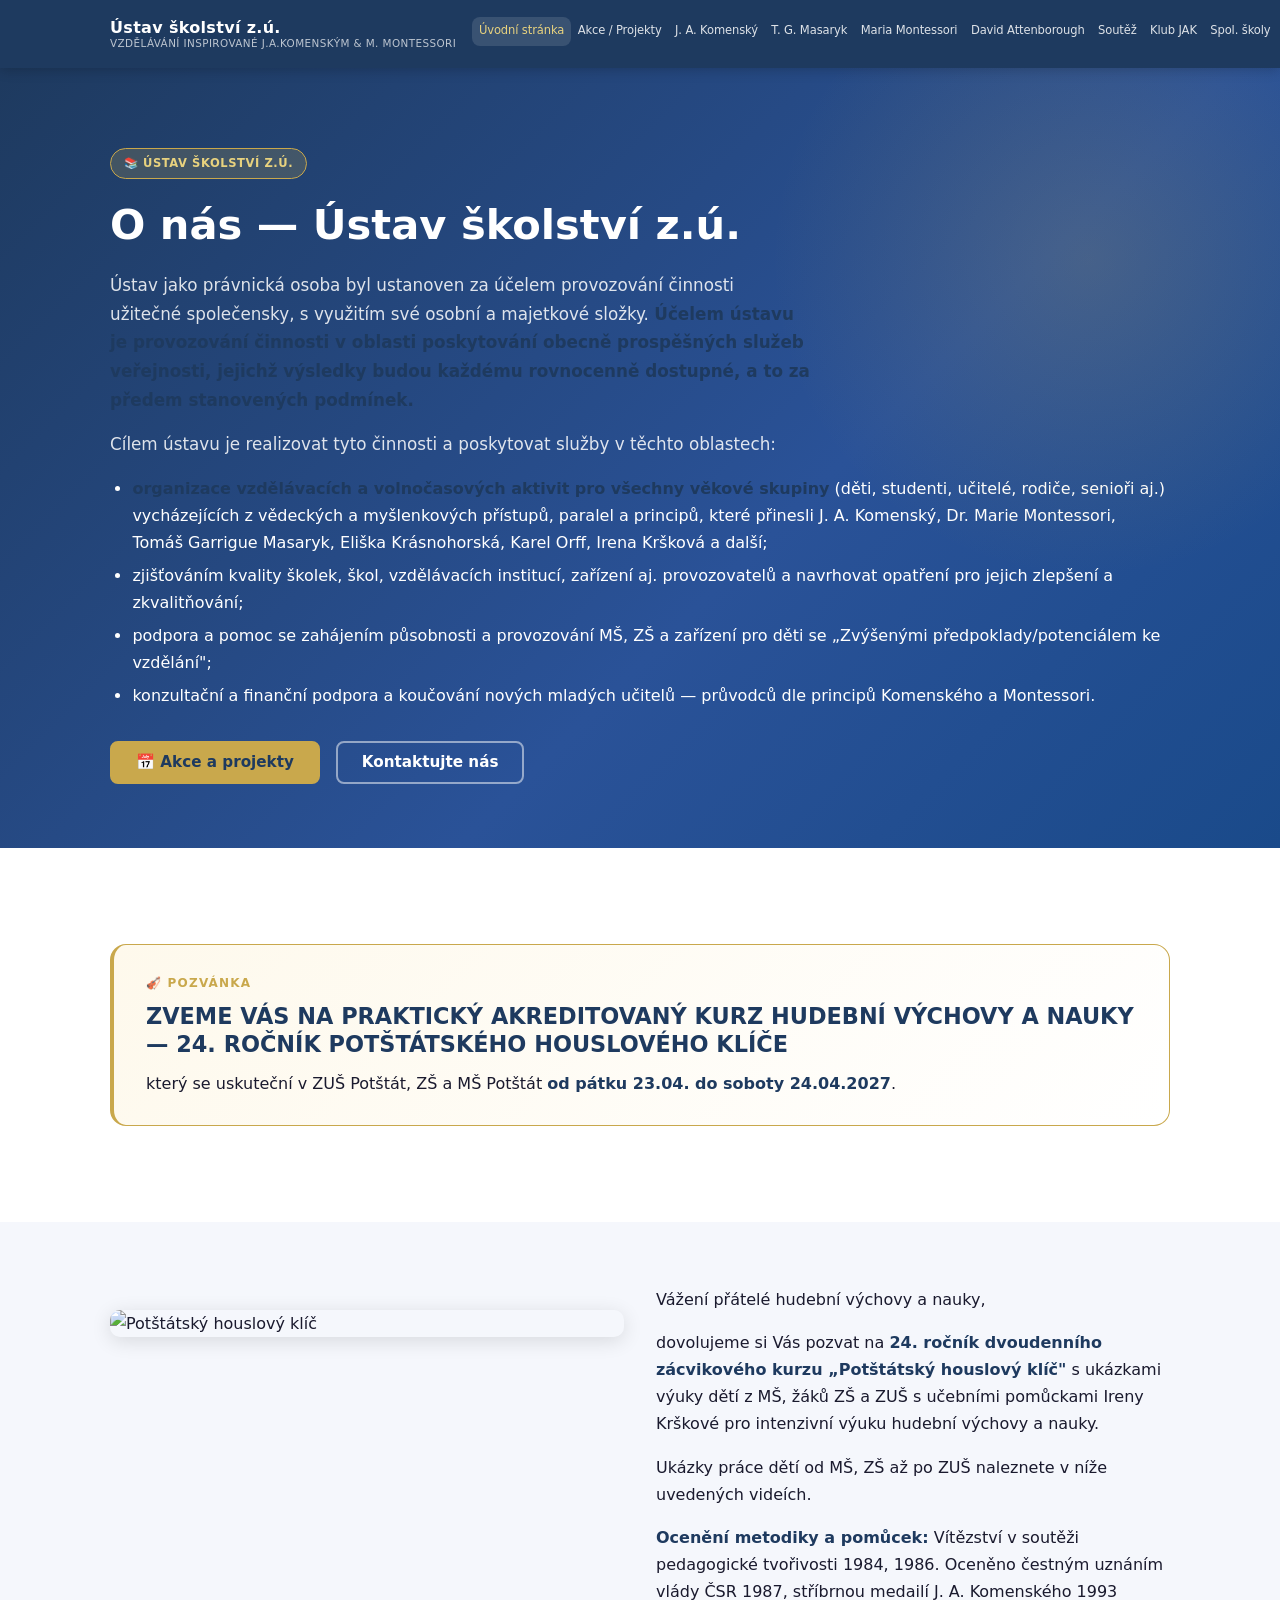
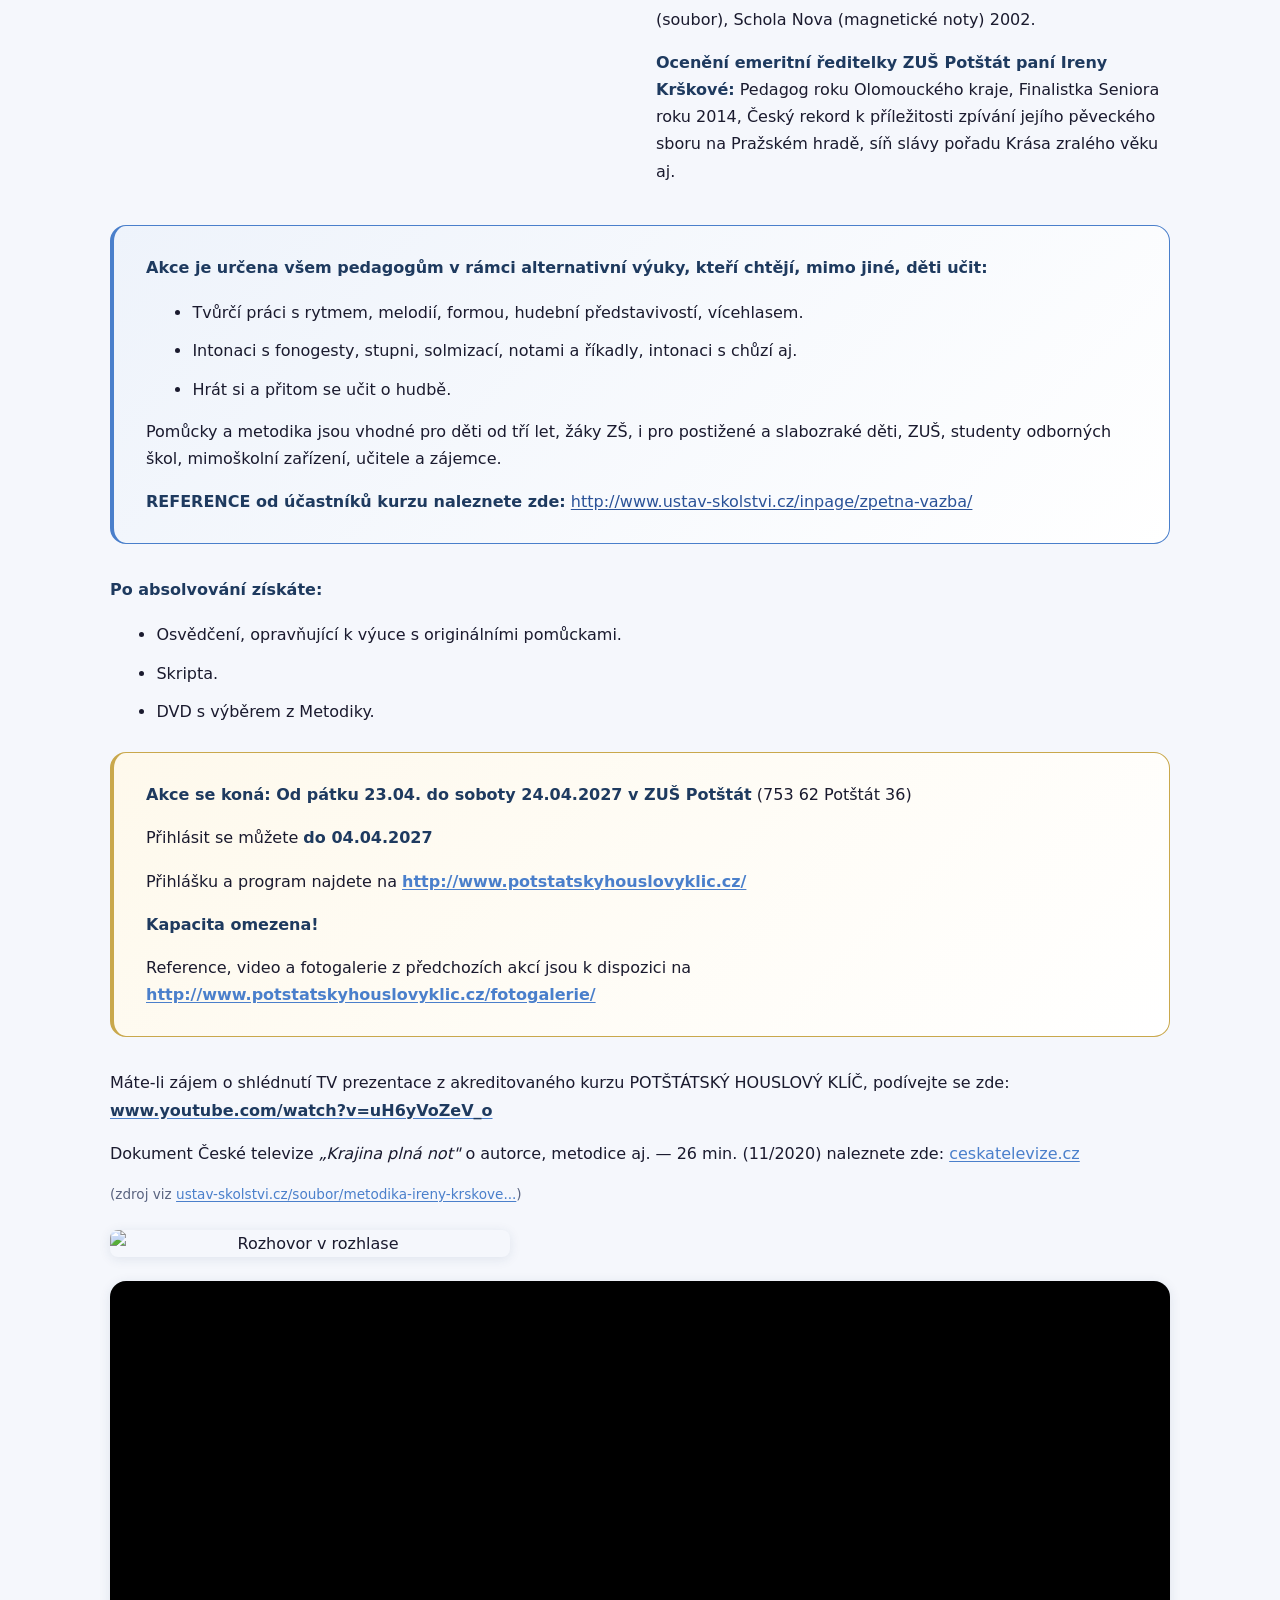
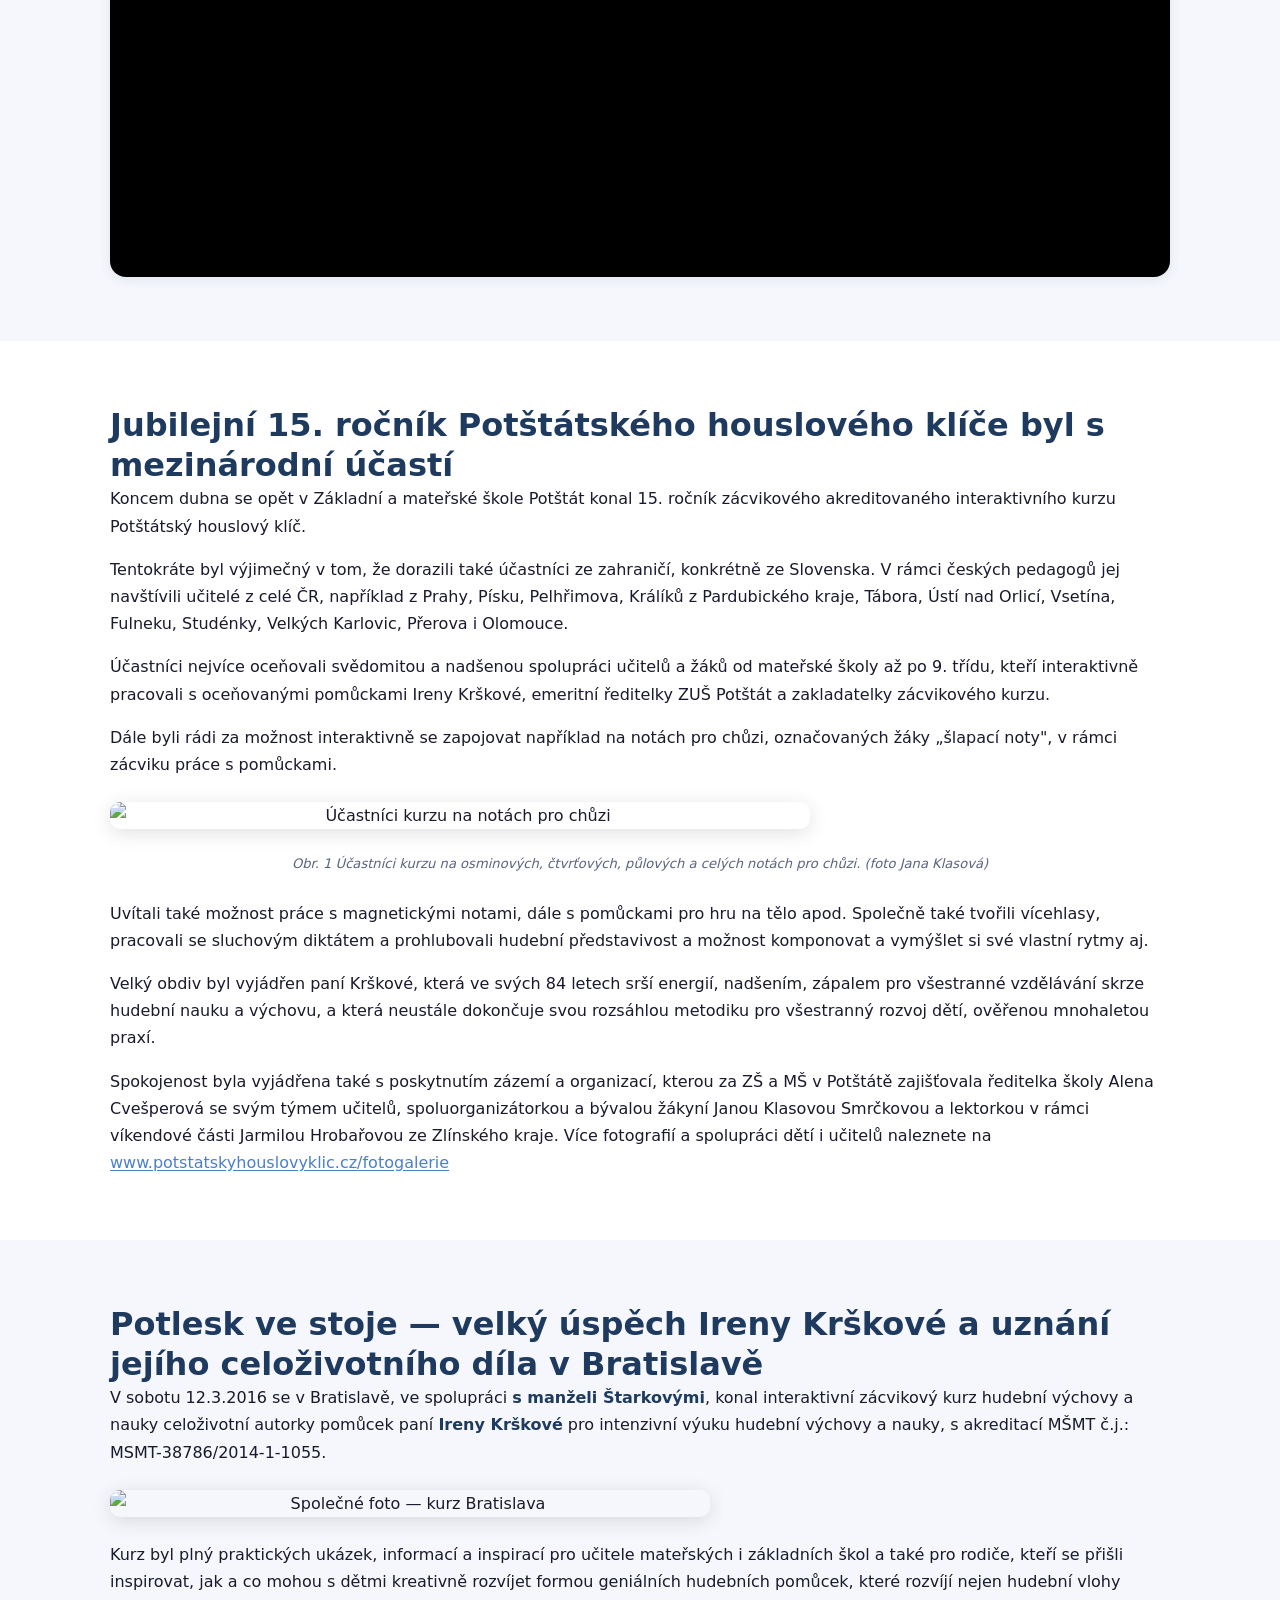
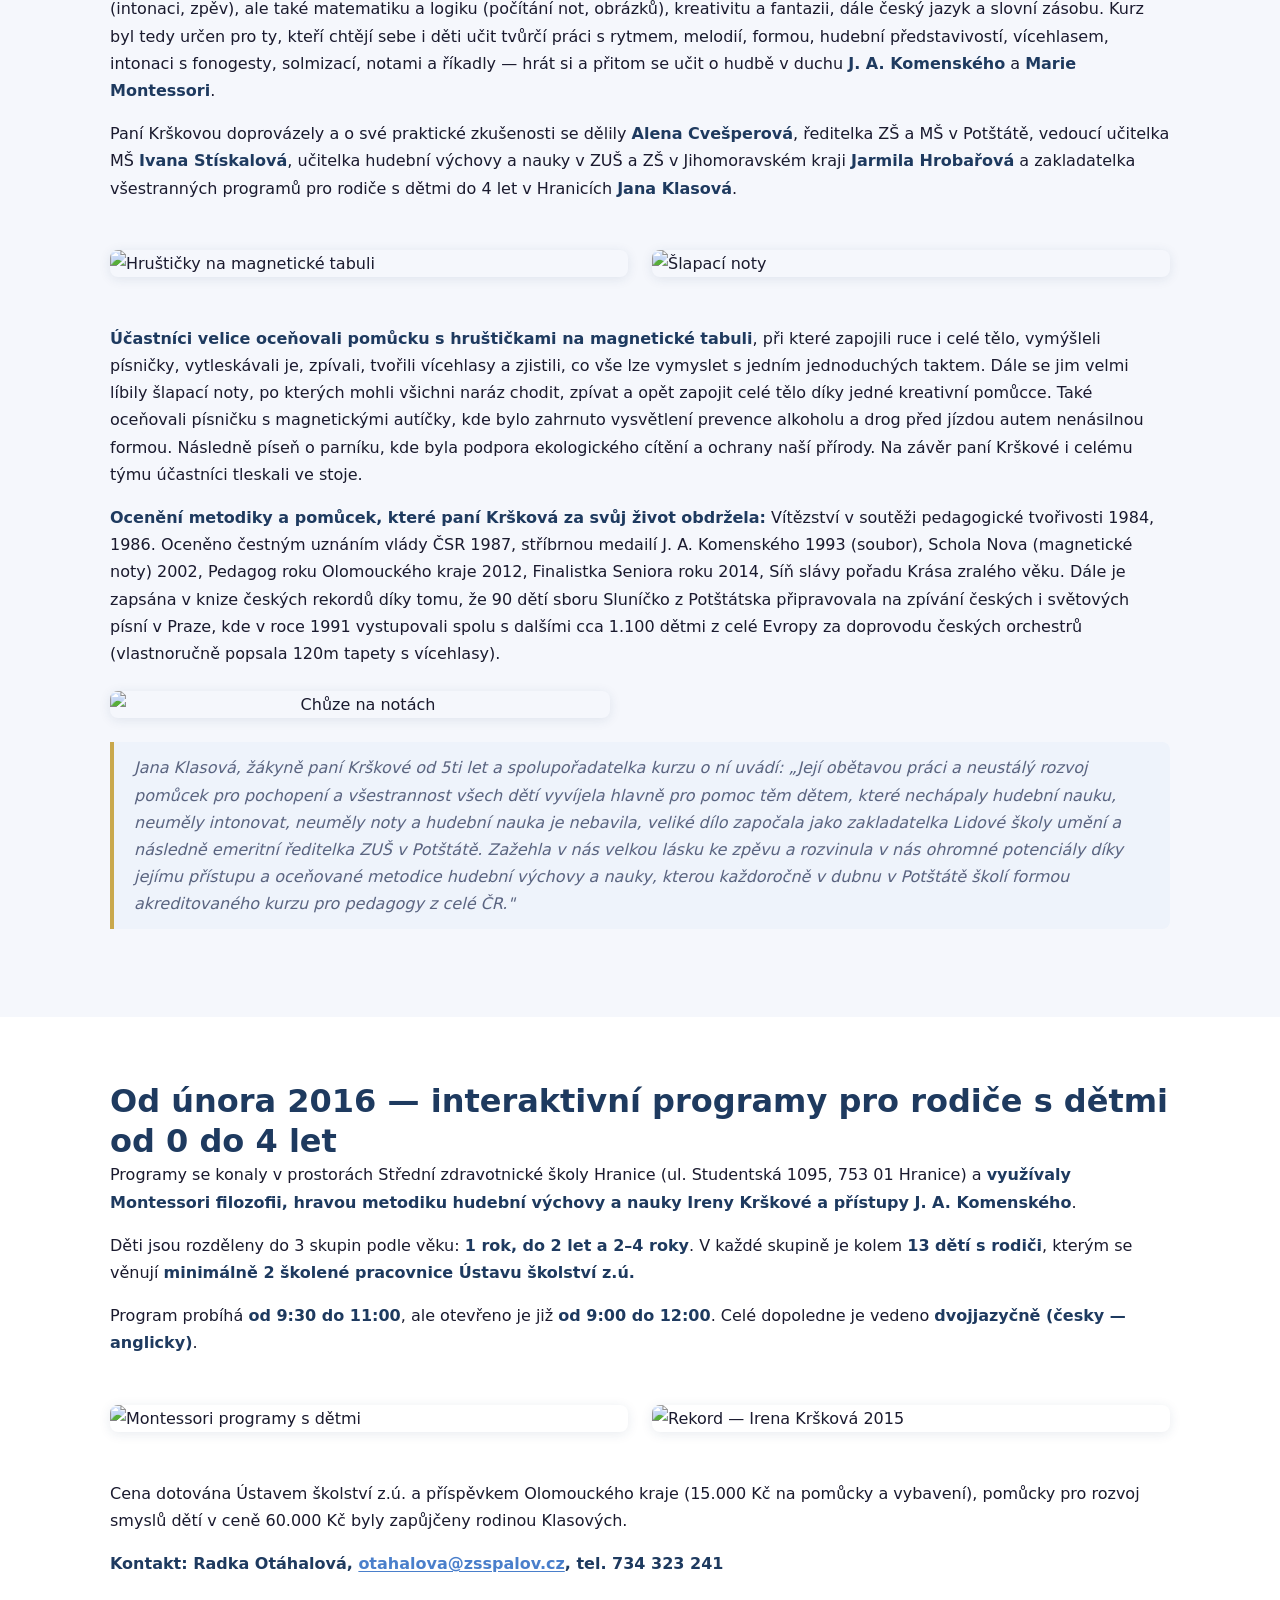
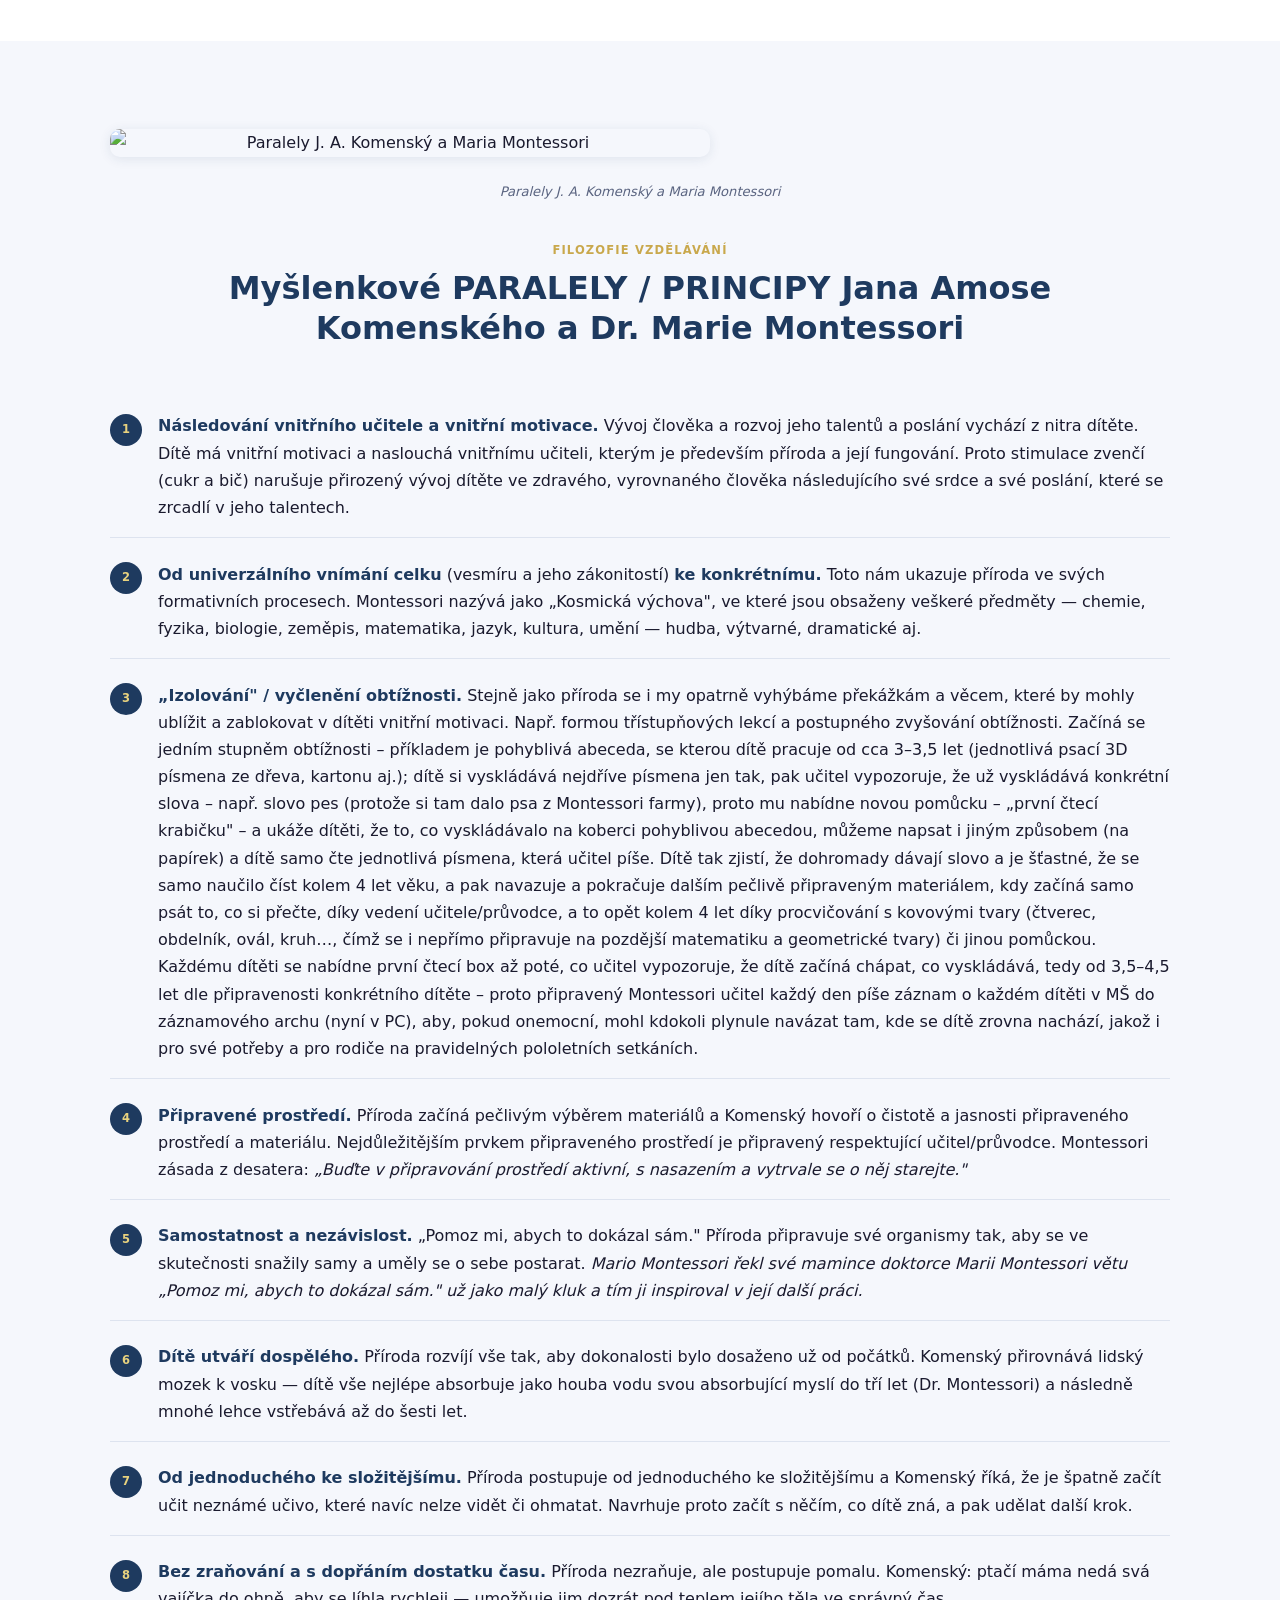
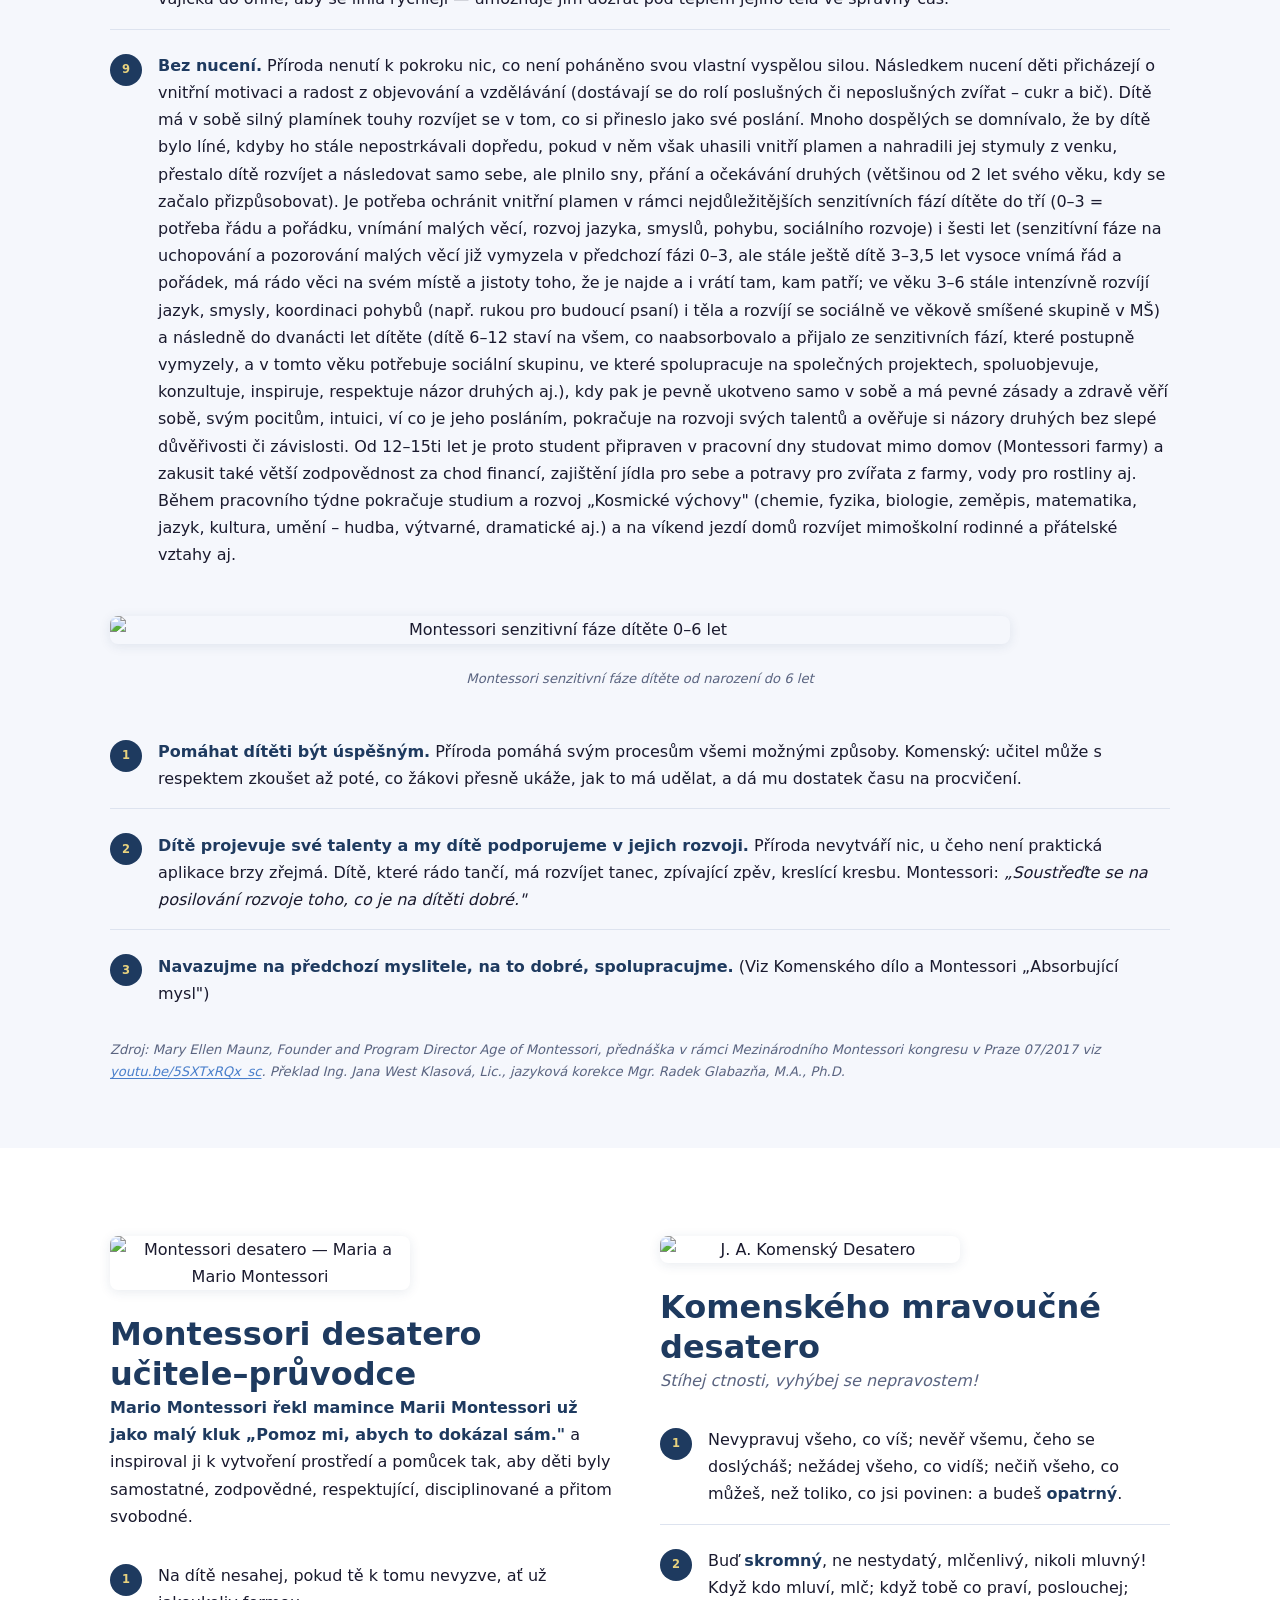
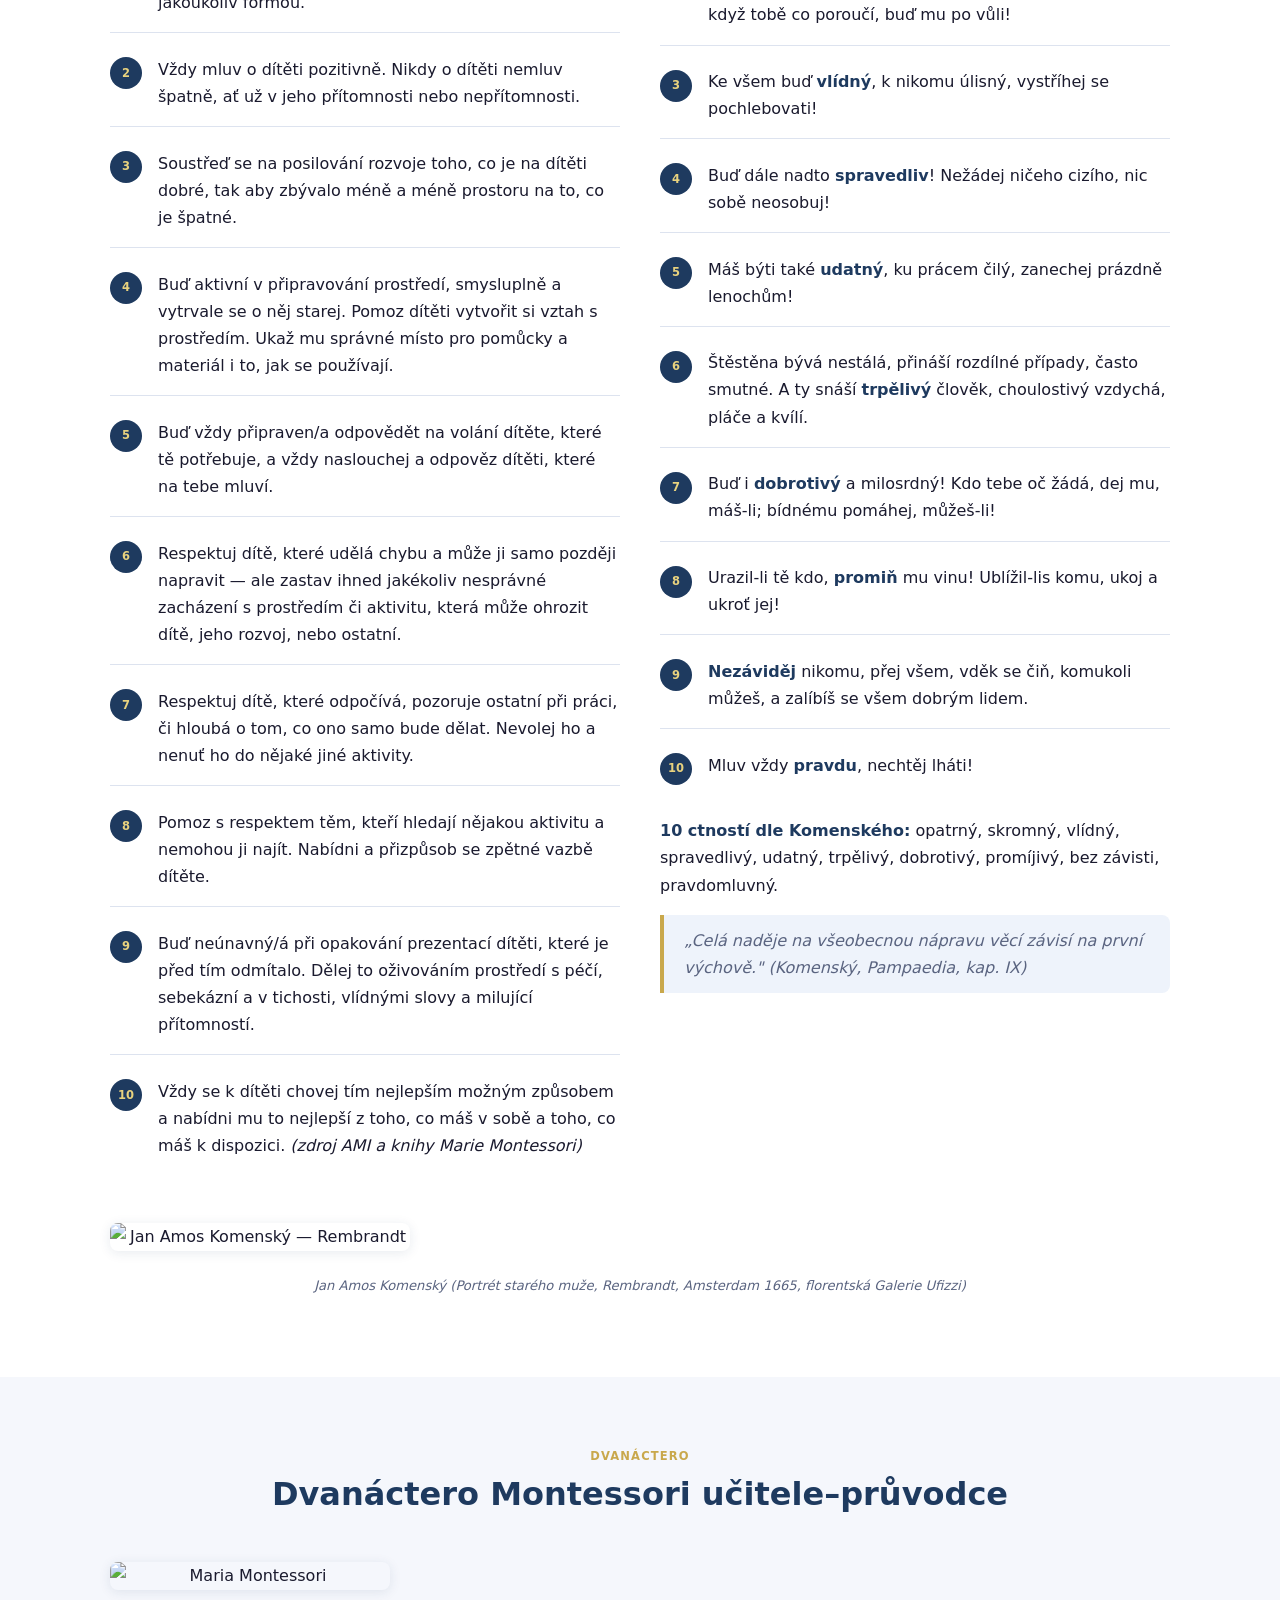
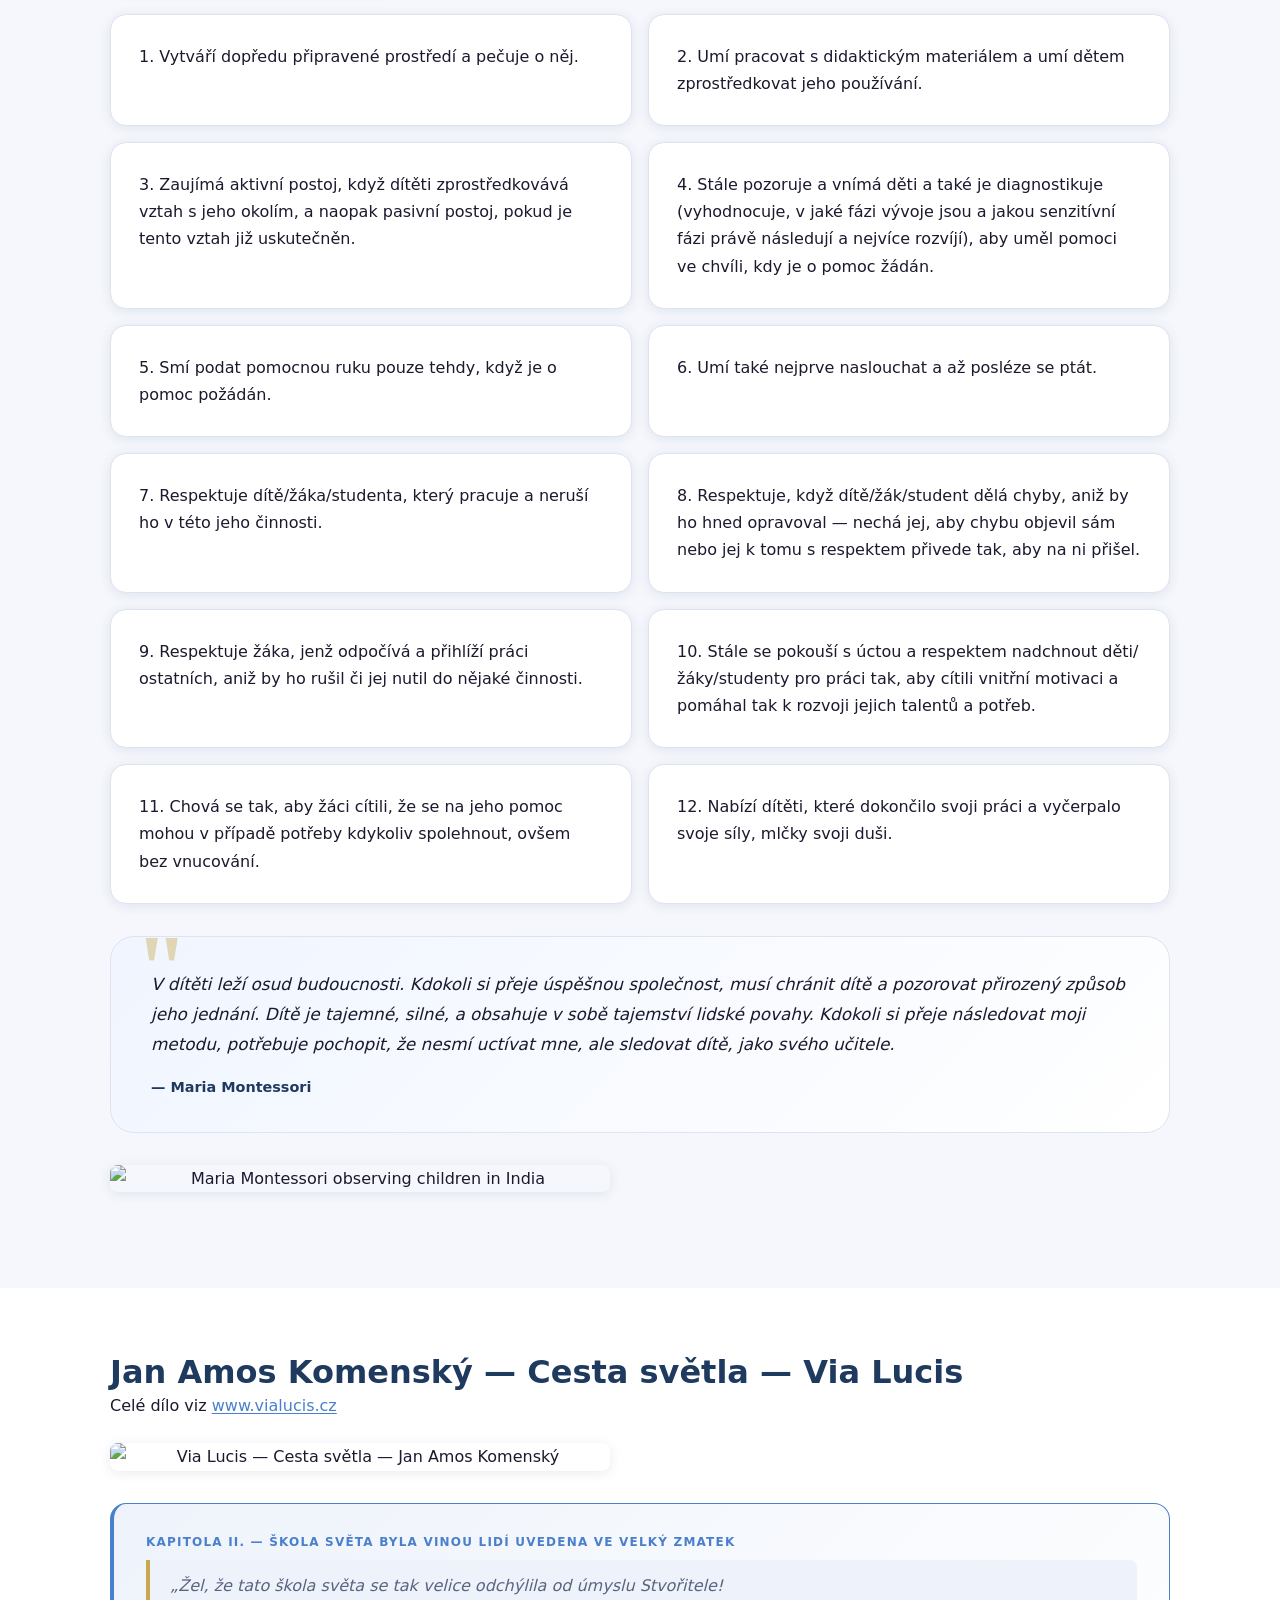
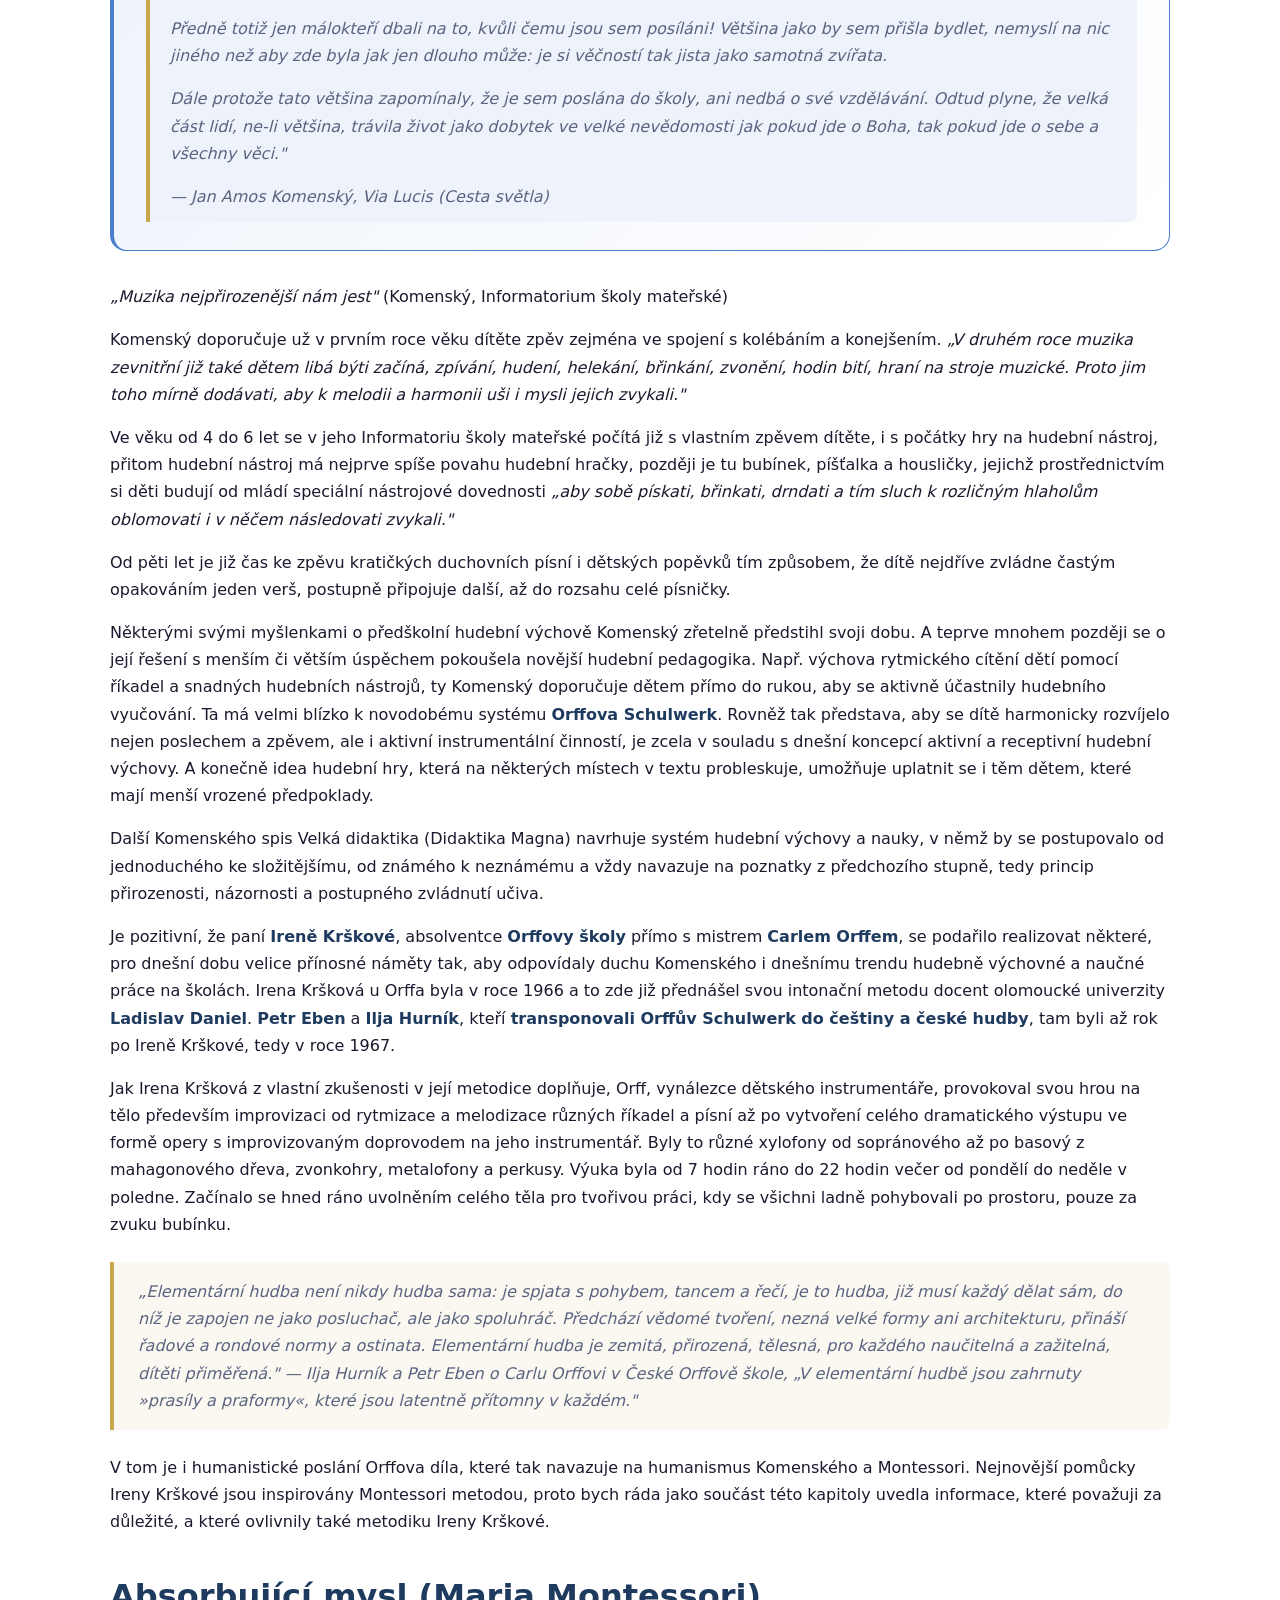
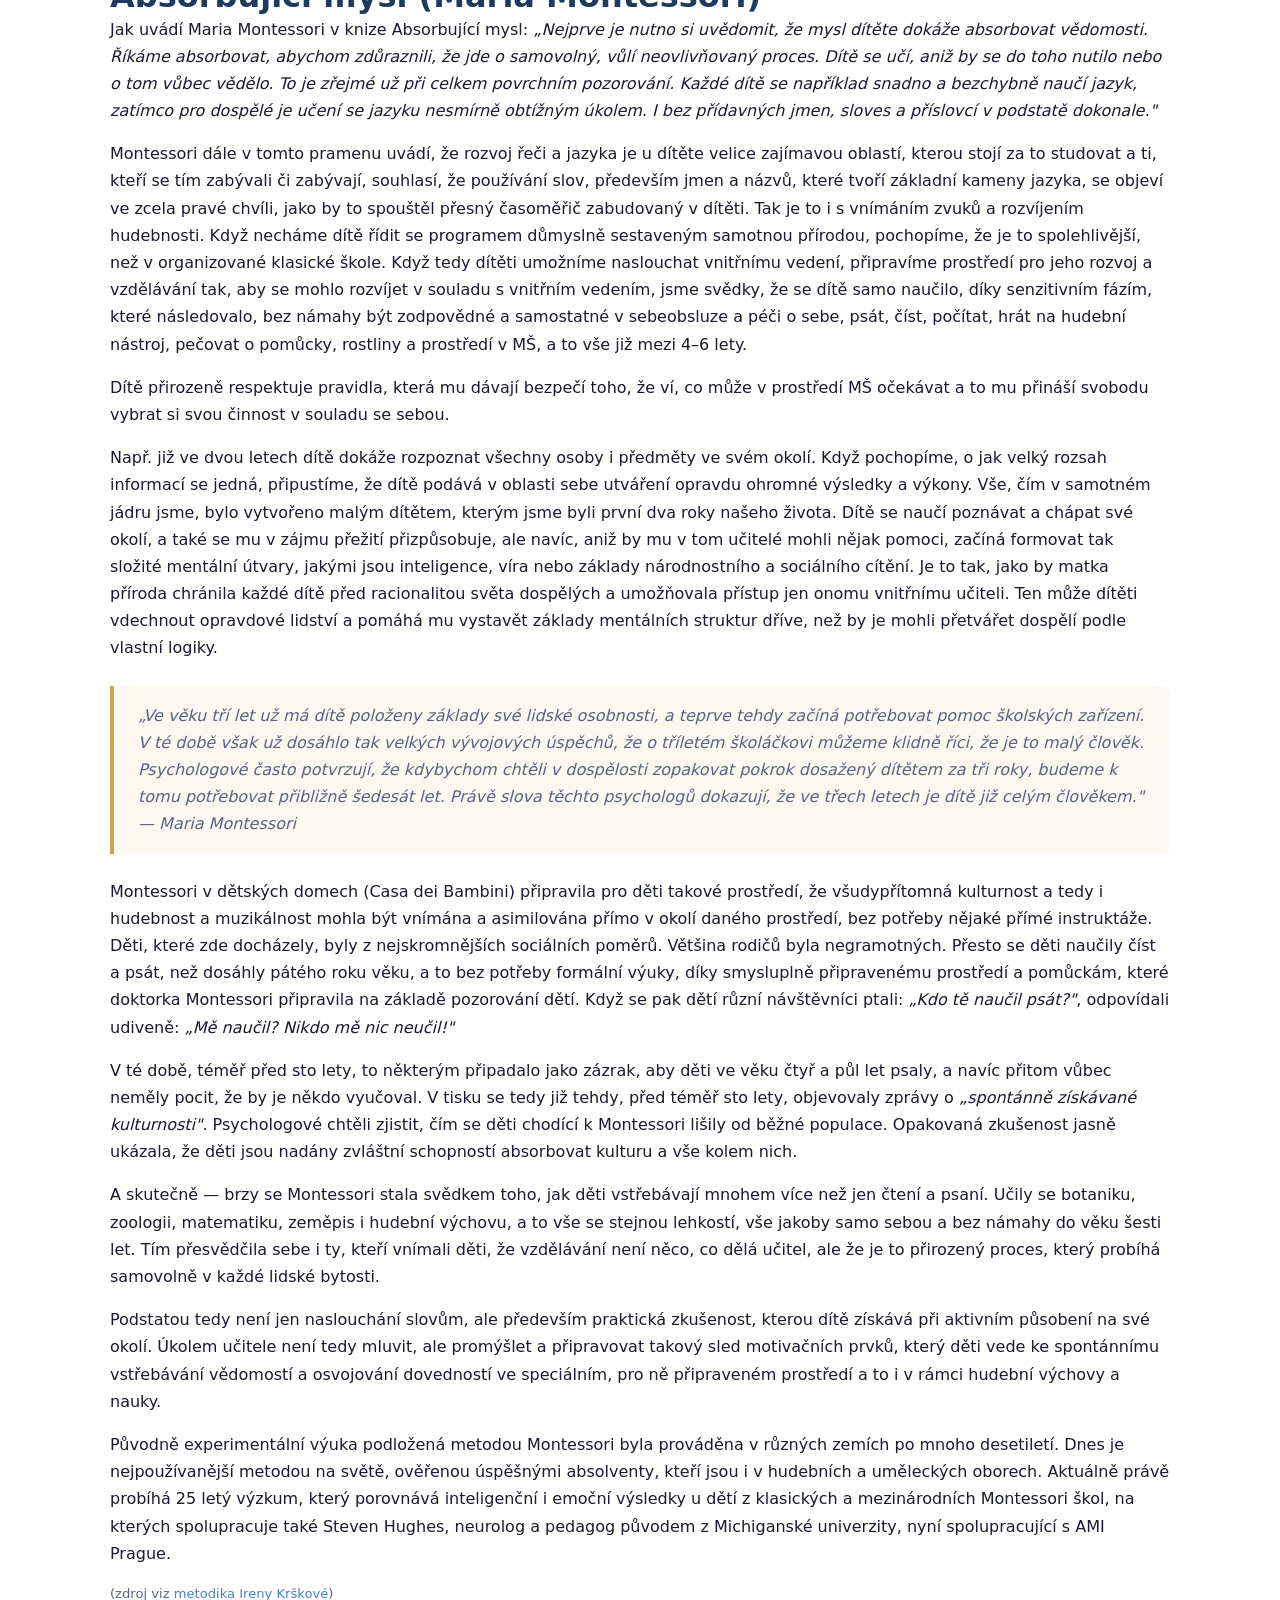
==== commit 6b48d9bc: "Initial commit" ====
--- a/index.html
+++ b/index.html
@@ -1,4 +1,4 @@
-!DOCTYPE html>
+<!DOCTYPE html>
 <html lang="cs">
 <head>
   <meta charset="UTF-8">
@@ -32,7 +32,7 @@
     </ul>
   </div>
 </nav>
- 
+
 <section class="hero">
   <div class="container">
     <div class="hero__badge">📚 Ústav školství z.ú.</div>
@@ -51,7 +51,7 @@
     </div>
   </div>
 </section>
- 
+
 <section class="section section--alt">
   <div class="container">
     <div class="highlight-box highlight-box--warning">
@@ -61,7 +61,7 @@
     </div>
   </div>
 </section>
- 
+
 <section class="section">
   <div class="container content-body">
     <div class="grid grid--2" style="gap:2rem;align-items:start;margin-bottom:2.5rem">
@@ -76,7 +76,7 @@
         <p><strong>Ocenění emeritní ředitelky ZUŠ Potštát paní Ireny Krškové:</strong> Pedagog roku Olomouckého kraje, Finalistka Seniora roku 2014, Český rekord k příležitosti zpívání jejího pěveckého sboru na Pražském hradě, síň slávy pořadu Krása zralého věku aj.</p>
       </div>
     </div>
- 
+
     <div class="highlight-box">
       <p><strong>Akce je určena všem pedagogům v rámci alternativní výuky, kteří chtějí, mimo jiné, děti učit:</strong></p>
       <ul style="margin:.5rem 0 0 1.5rem;line-height:2">
@@ -87,7 +87,7 @@
       <p style="margin-top:.75rem">Pomůcky a metodika jsou vhodné pro děti od tří let, žáky ZŠ, i pro postižené a slabozraké děti, ZUŠ, studenty odborných škol, mimoškolní zařízení, učitele a zájemce.</p>
       <p><strong>REFERENCE od účastníků kurzu naleznete zde:</strong> <a href="analyzy.html" style="color:var(--primary-light)">http://www.ustav-skolstvi.cz/inpage/zpetna-vazba/</a></p>
     </div>
- 
+
     <div style="margin-top:1.5rem">
       <p><strong>Po absolvování získáte:</strong></p>
       <ul style="margin:.5rem 0 0 1.5rem;line-height:2">
@@ -96,7 +96,7 @@
         <li>DVD s výběrem z Metodiky.</li>
       </ul>
     </div>
- 
+
     <div class="highlight-box highlight-box--warning" style="margin-top:1.5rem">
       <p><strong>Akce se koná: Od pátku 23.04. do soboty 24.04.2027 v ZUŠ Potštát</strong> (753 62 Potštát 36)</p>
       <p>Přihlásit se můžete <strong>do 04.04.2027</strong></p>
@@ -104,11 +104,11 @@
       <p><strong>Kapacita omezena!</strong></p>
       <p>Reference, video a fotogalerie z předchozích akcí jsou k dispozici na <strong><a href="http://www.potstatskyhouslovyklic.cz/fotogalerie/" target="_blank" rel="noopener">http://www.potstatskyhouslovyklic.cz/fotogalerie/</a></strong></p>
     </div>
- 
+
     <p style="margin-top:1rem">Máte-li zájem o shlédnutí TV prezentace z akreditovaného kurzu POTŠTÁTSKÝ HOUSLOVÝ KLÍČ, podívejte se zde: <a href="http://www.youtube.com/watch?v=uH6yVoZeV_o" target="_blank" rel="noopener"><strong>www.youtube.com/watch?v=uH6yVoZeV_o</strong></a></p>
     <p>Dokument České televize <em>„Krajina plná not"</em> o autorce, metodice aj. — 26 min. (11/2020) naleznete zde: <a href="https://www.ceskatelevize.cz/porady/1097944695-nas-venkov/420235100041007/" target="_blank" rel="noopener">ceskatelevize.cz</a></p>
     <p style="font-size:.85rem;color:var(--text-muted)">(zdroj viz <a href="https://www.ustav-skolstvi.cz/soubor/metodika-ireny-krskove-pro-rozvoj-hudebni-vychovy-a-nauky/" target="_blank" rel="noopener">ustav-skolstvi.cz/soubor/metodika-ireny-krskove...</a>)</p>
- 
+
     <div style="text-align:center;margin:1.5rem 0">
       <img src="https://www.ustav-skolstvi.cz/obrazek/2/rozhlas-rozhovor-png/" alt="Rozhovor v rozhlase" style="max-width:400px;width:100%;border-radius:8px" referrerpolicy="no-referrer">
     </div>
@@ -117,7 +117,7 @@
     </div>
   </div>
 </section>
- 
+
 <section class="section section--alt">
   <div class="container content-body">
     <h2>Jubilejní 15. ročník Potštátského houslového klíče byl s mezinárodní účastí</h2>
@@ -125,31 +125,31 @@
     <p>Tentokráte byl výjimečný v tom, že dorazili také účastníci ze zahraničí, konkrétně ze Slovenska. V rámci českých pedagogů jej navštívili učitelé z celé ČR, například z Prahy, Písku, Pelhřimova, Králíků z Pardubického kraje, Tábora, Ústí nad Orlicí, Vsetína, Fulneku, Studénky, Velkých Karlovic, Přerova i Olomouce.</p>
     <p>Účastníci nejvíce oceňovali svědomitou a nadšenou spolupráci učitelů a žáků od mateřské školy až po 9. třídu, kteří interaktivně pracovali s oceňovanými pomůckami Ireny Krškové, emeritní ředitelky ZUŠ Potštát a zakladatelky zácvikového kurzu.</p>
     <p>Dále byli rádi za možnost interaktivně se zapojovat například na notách pro chůzi, označovaných žáky „šlapací noty", v rámci zácviku práce s pomůckami.</p>
- 
+
     <div style="text-align:center;margin:1.5rem 0">
       <img src="https://www.ustav-skolstvi.cz/obrazek/2/phk-2016-spolecna-dsc00860-jpg/" alt="Účastníci kurzu na notách pro chůzi" style="max-width:700px;width:100%;border-radius:10px;box-shadow:0 4px 20px rgba(0,0,0,.12)" referrerpolicy="no-referrer">
       <p style="font-size:.82rem;color:var(--text-muted);margin-top:.5rem"><em>Obr. 1 Účastníci kurzu na osminových, čtvrťových, půlových a celých notách pro chůzi. (foto Jana Klasová)</em></p>
     </div>
- 
+
     <p>Uvítali také možnost práce s magnetickými notami, dále s pomůckami pro hru na tělo apod. Společně také tvořili vícehlasy, pracovali se sluchovým diktátem a prohlubovali hudební představivost a možnost komponovat a vymýšlet si své vlastní rytmy aj.</p>
     <p>Velký obdiv byl vyjádřen paní Krškové, která ve svých 84 letech srší energií, nadšením, zápalem pro všestranné vzdělávání skrze hudební nauku a výchovu, a která neustále dokončuje svou rozsáhlou metodiku pro všestranný rozvoj dětí, ověřenou mnohaletou praxí.</p>
     <p>Spokojenost byla vyjádřena také s poskytnutím zázemí a organizací, kterou za ZŠ a MŠ v Potštátě zajišťovala ředitelka školy Alena Cvešperová se svým týmem učitelů, spoluorganizátorkou a bývalou žákyní Janou Klasovou Smrčkovou a lektorkou v rámci víkendové části Jarmilou Hrobařovou ze Zlínského kraje. Více fotografií a spolupráci dětí i učitelů naleznete na <a href="http://www.potstatskyhouslovyklic.cz/fotogalerie" target="_blank" rel="noopener">www.potstatskyhouslovyklic.cz/fotogalerie</a></p>
   </div>
 </section>
- 
+
 <section class="section">
   <div class="container content-body">
     <h2>Potlesk ve stoje — velký úspěch Ireny Krškové a uznání jejího celoživotního díla v Bratislavě</h2>
     <p>V sobotu 12.3.2016 se v Bratislavě, ve spolupráci <strong>s manželi Štarkovými</strong>, konal interaktivní zácvikový kurz hudební výchovy a nauky celoživotní autorky pomůcek paní <strong>Ireny Krškové</strong> pro intenzivní výuku hudební výchovy a nauky, s akreditací MŠMT č.j.: MSMT-38786/2014-1-1055.</p>
- 
+
     <div style="text-align:center;margin:1.5rem 0">
       <img src="https://www.ustav-skolstvi.cz/obrazek/3/spolecne-foto-web-png/" alt="Společné foto — kurz Bratislava" style="max-width:600px;width:100%;border-radius:10px;box-shadow:0 4px 20px rgba(0,0,0,.12)" referrerpolicy="no-referrer">
     </div>
- 
+
     <p>Kurz byl plný praktických ukázek, informací a inspirací pro učitele mateřských i základních škol a také pro rodiče, kteří se přišli inspirovat, jak a co mohou s dětmi kreativně rozvíjet formou geniálních hudebních pomůcek, které rozvíjí nejen hudební vlohy (intonaci, zpěv), ale také matematiku a logiku (počítání not, obrázků), kreativitu a fantazii, dále český jazyk a slovní zásobu. Kurz byl tedy určen pro ty, kteří chtějí sebe i děti učit tvůrčí práci s rytmem, melodií, formou, hudební představivostí, vícehlasem, intonaci s fonogesty, solmizací, notami a říkadly — hrát si a přitom se učit o hudbě v duchu <strong>J.&nbsp;A.&nbsp;Komenského</strong> a <strong>Marie Montessori</strong>.</p>
- 
+
     <p>Paní Krškovou doprovázely a o své praktické zkušenosti se dělily <strong>Alena Cvešperová</strong>, ředitelka ZŠ a MŠ v Potštátě, vedoucí učitelka MŠ <strong>Ivana Stískalová</strong>, učitelka hudební výchovy a nauky v ZUŠ a ZŠ v Jihomoravském kraji <strong>Jarmila Hrobařová</strong> a zakladatelka všestranných programů pro rodiče s dětmi do 4 let v Hranicích <strong>Jana Klasová</strong>.</p>
- 
+
     <div class="grid grid--2" style="gap:1.5rem;margin:1.5rem 0">
       <div>
         <img src="https://www.ustav-skolstvi.cz/obrazek/2/hrusky-ukazka-png/" alt="Hruštičky na magnetické tabuli" style="width:100%;border-radius:8px" referrerpolicy="no-referrer">
@@ -158,50 +158,50 @@
         <img src="https://www.ustav-skolstvi.cz/obrazek/2/chozeni-ukazka-png/" alt="Šlapací noty" style="width:100%;border-radius:8px" referrerpolicy="no-referrer">
       </div>
     </div>
- 
+
     <p><strong>Účastníci velice oceňovali pomůcku s hruštičkami na magnetické tabuli</strong>, při které zapojili ruce i celé tělo, vymýšleli písničky, vytleskávali je, zpívali, tvořili vícehlasy a zjistili, co vše lze vymyslet s jedním jednoduchých taktem. Dále se jim velmi líbily šlapací noty, po kterých mohli všichni naráz chodit, zpívat a opět zapojit celé tělo díky jedné kreativní pomůcce. Také oceňovali písničku s magnetickými autíčky, kde bylo zahrnuto vysvětlení prevence alkoholu a drog před jízdou autem nenásilnou formou. Následně píseň o parníku, kde byla podpora ekologického cítění a ochrany naší přírody. Na závěr paní Krškové i celému týmu účastníci tleskali ve stoje.</p>
- 
+
     <p><strong>Ocenění metodiky a pomůcek, které paní Kršková za svůj život obdržela:</strong> Vítězství v soutěži pedagogické tvořivosti 1984, 1986. Oceněno čestným uznáním vlády ČSR 1987, stříbrnou medailí J.&nbsp;A.&nbsp;Komenského 1993 (soubor), Schola Nova (magnetické noty) 2002, Pedagog roku Olomouckého kraje 2012, Finalistka Seniora roku 2014, Síň slávy pořadu Krása zralého věku. Dále je zapsána v knize českých rekordů díky tomu, že 90 dětí sboru Sluníčko z Potštátska připravovala na zpívání českých i světových písní v Praze, kde v roce 1991 vystupovali spolu s dalšími cca 1.100 dětmi z celé Evropy za doprovodu českých orchestrů (vlastnoručně popsala 120m tapety s vícehlasy).</p>
- 
+
     <div style="text-align:center;margin:1.5rem 0">
       <img src="https://www.ustav-skolstvi.cz/obrazek/2/chozeni-ukazka-2-png/" alt="Chůze na notách" style="max-width:500px;width:100%;border-radius:8px" referrerpolicy="no-referrer">
     </div>
- 
+
     <blockquote style="margin:1.5rem 0">Jana Klasová, žákyně paní Krškové od 5ti let a spolupořadatelka kurzu o ní uvádí: <em>„Její obětavou práci a neustálý rozvoj pomůcek pro pochopení a všestrannost všech dětí vyvíjela hlavně pro pomoc těm dětem, které nechápaly hudební nauku, neuměly intonovat, neuměly noty a hudební nauka je nebavila, veliké dílo započala jako zakladatelka Lidové školy umění a následně emeritní ředitelka ZUŠ v Potštátě. Zažehla v nás velkou lásku ke zpěvu a rozvinula v nás ohromné potenciály díky jejímu přístupu a oceňované metodice hudební výchovy a nauky, kterou každoročně v dubnu v Potštátě školí formou akreditovaného kurzu pro pedagogy z celé ČR."</em></blockquote>
   </div>
 </section>
- 
+
 <section class="section section--alt">
   <div class="container content-body">
     <h2>Od února 2016 — interaktivní programy pro rodiče s dětmi od 0 do 4 let</h2>
     <p>Programy se konaly v prostorách Střední zdravotnické školy Hranice (ul. Studentská 1095, 753 01 Hranice) a <strong>využívaly Montessori filozofii, hravou metodiku hudební výchovy a nauky Ireny Krškové a přístupy J.&nbsp;A.&nbsp;Komenského</strong>.</p>
- 
+
     <p>Děti jsou rozděleny do 3 skupin podle věku: <strong>1 rok, do 2 let a 2–4 roky</strong>. V každé skupině je kolem <strong>13 dětí s rodiči</strong>, kterým se věnují <strong>minimálně 2 školené pracovnice Ústavu školství z.ú.</strong></p>
- 
+
     <p>Program probíhá <strong>od 9:30 do 11:00</strong>, ale otevřeno je již <strong>od 9:00 do 12:00</strong>. Celé dopoledne je vedeno <strong>dvojjazyčně (česky — anglicky)</strong>.</p>
- 
+
     <div class="grid grid--2" style="gap:1.5rem;margin:1.5rem 0;align-items:center">
       <img src="http://www.ustav-skolstvi.cz/obrazek/2/foto-web-png/" alt="Montessori programy s dětmi" style="width:100%;border-radius:8px" referrerpolicy="no-referrer">
       <img src="https://www.ustav-skolstvi.cz/obrazek/3/rekord-irena-krskova-2015-zm-jpg/" alt="Rekord — Irena Kršková 2015" style="width:100%;border-radius:8px" referrerpolicy="no-referrer">
     </div>
- 
+
     <p>Cena dotována Ústavem školství z.ú. a příspěvkem Olomouckého kraje (15.000 Kč na pomůcky a vybavení), pomůcky pro rozvoj smyslů dětí v ceně 60.000 Kč byly zapůjčeny rodinou Klasových.</p>
     <p><strong>Kontakt: Radka Otáhalová, <a href="mailto:otahalova@zsspalov.cz">otahalova@zsspalov.cz</a>, tel. 734 323 241</strong></p>
   </div>
 </section>
- 
+
 <section class="section">
   <div class="container content-body">
     <div style="text-align:center;margin-bottom:2rem">
       <img src="https://www.ustav-skolstvi.cz/obrazek/3/img-1606-jpg/" alt="Paralely J. A. Komenský a Maria Montessori" style="max-width:600px;width:100%;border-radius:10px" referrerpolicy="no-referrer">
       <p style="font-size:.82rem;color:var(--text-muted);margin-top:.5rem"><em>Paralely J. A. Komenský a Maria Montessori</em></p>
     </div>
- 
+
     <div class="section-header">
       <span class="section-header__eyebrow">Filozofie vzdělávání</span>
       <h2>Myšlenkové PARALELY / PRINCIPY Jana Amose Komenského a Dr. Marie Montessori</h2>
     </div>
- 
+
     <ol class="numbered-list">
       <li><div><strong>Následování vnitřního učitele a vnitřní motivace.</strong> Vývoj člověka a rozvoj jeho talentů a poslání vychází z nitra dítěte. Dítě má vnitřní motivaci a naslouchá vnitřnímu učiteli, kterým je především příroda a její fungování. Proto stimulace zvenčí (cukr a bič) narušuje přirozený vývoj dítěte ve zdravého, vyrovnaného člověka následujícího své srdce a své poslání, které se zrcadlí v jeho talentech.</div></li>
       <li><div><strong>Od univerzálního vnímání celku</strong> (vesmíru a jeho zákonitostí) <strong>ke konkrétnímu.</strong> Toto nám ukazuje příroda ve svých formativních procesech. Montessori nazývá jako „Kosmická výchova", ve které jsou obsaženy veškeré předměty — chemie, fyzika, biologie, zeměpis, matematika, jazyk, kultura, umění — hudba, výtvarné, dramatické aj.</div></li>
@@ -225,7 +225,7 @@
     <p style="font-size:.82rem;color:var(--text-muted);margin-top:1rem"><em>Zdroj: Mary Ellen Maunz, Founder and Program Director Age of Montessori, přednáška v rámci Mezinárodního Montessori kongresu v Praze 07/2017 viz <a href="https://youtu.be/5SXTxRQx_sc" target="_blank" rel="noopener">youtu.be/5SXTxRQx_sc</a>. Překlad Ing. Jana West Klasová, Lic., jazyková korekce Mgr. Radek Glabazňa, M.A., Ph.D.</em></p>
   </div>
 </section>
- 
+
 <section class="section section--alt">
   <div class="container content-body">
     <div class="grid grid--2" style="gap:2.5rem;align-items:start">
@@ -270,25 +270,25 @@
         <blockquote><em>„Celá naděje na všeobecnou nápravu věcí závisí na první výchově."</em> (Komenský, Pampaedia, kap. IX)</blockquote>
       </div>
     </div>
- 
+
     <div style="text-align:center;margin:2rem 0 1rem">
       <img src="https://www.ustav-skolstvi.cz/obrazek/3/img-1178-jpg/" alt="Jan Amos Komenský — Rembrandt" style="max-width:300px;width:100%;border-radius:8px" referrerpolicy="no-referrer">
       <p style="font-size:.82rem;color:var(--text-muted);margin-top:.5rem"><em>Jan Amos Komenský (Portrét starého muže, Rembrandt, Amsterdam 1665, florentská Galerie Ufizzi)</em></p>
     </div>
   </div>
 </section>
- 
+
 <section class="section">
   <div class="container content-body">
     <div class="section-header">
       <span class="section-header__eyebrow">Dvanáctero</span>
       <h2>Dvanáctero Montessori učitele–průvodce</h2>
     </div>
- 
+
     <div style="text-align:center;margin-bottom:1.5rem">
       <img src="https://www.ustav-skolstvi.cz/obrazek/3/montessori-maria-jpg/" alt="Maria Montessori" style="max-width:280px;width:100%;border-radius:8px" referrerpolicy="no-referrer">
     </div>
- 
+
     <div class="grid grid--2" style="gap:1rem">
       <div class="card"><p>1. Vytváří dopředu připravené prostředí a pečuje o něj.</p></div>
       <div class="card"><p>2. Umí pracovat s didaktickým materiálem a umí dětem zprostředkovat jeho používání.</p></div>
@@ -303,29 +303,29 @@
       <div class="card"><p>11. Chová se tak, aby žáci cítili, že se na jeho pomoc mohou v případě potřeby kdykoliv spolehnout, ovšem bez vnucování.</p></div>
       <div class="card"><p>12. Nabízí dítěti, které dokončilo svoji práci a vyčerpalo svoje síly, mlčky svoji duši.</p></div>
     </div>
- 
+
     <div class="quote-card" style="margin-top:2rem">
       <p class="quote-card__text">V dítěti leží osud budoucnosti. Kdokoli si přeje úspěšnou společnost, musí chránit dítě a pozorovat přirozený způsob jeho jednání. Dítě je tajemné, silné, a obsahuje v sobě tajemství lidské povahy. Kdokoli si přeje následovat moji metodu, potřebuje pochopit, že nesmí uctívat mne, ale sledovat dítě, jako svého učitele.</p>
       <div class="quote-card__author">— Maria Montessori</div>
     </div>
- 
+
     <div style="text-align:center;margin:2rem 0">
       <img src="https://www.ustav-skolstvi.cz/obrazek/3/maria-montessori-observing-in-india-jpg/" alt="Maria Montessori observing children in India" style="max-width:500px;width:100%;border-radius:8px" referrerpolicy="no-referrer">
     </div>
- 
- 
-  </div>
-</section>
- 
+
+
+  </div>
+</section>
+
 <section class="section section--alt">
   <div class="container content-body">
     <h2>Jan Amos Komenský — Cesta světla — Via Lucis</h2>
     <p>Celé dílo viz <a href="http://www.vialucis.cz/" target="_blank" rel="noopener">www.vialucis.cz</a></p>
- 
+
     <div style="text-align:center;margin:1.5rem 0">
       <img src="https://www.ustav-skolstvi.cz/obrazek/3/cesta-svetla-via-lucis-komensky-png/" alt="Via Lucis — Cesta světla — Jan Amos Komenský" style="max-width:500px;width:100%;border-radius:8px" referrerpolicy="no-referrer">
     </div>
- 
+
     <div class="highlight-box">
       <div class="highlight-box__label">Kapitola II. — Škola světa byla vinou lidí uvedena ve velký zmatek</div>
       <blockquote style="margin:0">
@@ -335,66 +335,66 @@
         <p style="margin-top:.5rem">— Jan Amos Komenský, Via Lucis (Cesta světla)</p>
       </blockquote>
     </div>
- 
+
     <p style="margin-top:1rem"><em>„Muzika nejpřirozenější nám jest"</em> (Komenský, Informatorium školy mateřské)</p>
- 
+
     <p>Komenský doporučuje už v prvním roce věku dítěte zpěv zejména ve spojení s kolébáním a konejšením. <em>„V druhém roce muzika zevnitřní již také dětem libá býti začíná, zpívání, hudení, helekání, břinkání, zvonění, hodin bití, hraní na stroje muzické. Proto jim toho mírně dodávati, aby k melodii a harmonii uši i mysli jejich zvykali."</em></p>
- 
+
     <p>Ve věku od 4 do 6 let se v jeho Informatoriu školy mateřské počítá již s vlastním zpěvem dítěte, i s počátky hry na hudební nástroj, přitom hudební nástroj má nejprve spíše povahu hudební hračky, později je tu bubínek, píšťalka a housličky, jejichž prostřednictvím si děti budují od mládí speciální nástrojové dovednosti <em>„aby sobě pískati, břinkati, drndati a tím sluch k rozličným hlaholům oblomovati i v něčem následovati zvykali."</em></p>
- 
+
     <p>Od pěti let je již čas ke zpěvu kratičkých duchovních písní i dětských popěvků tím způsobem, že dítě nejdříve zvládne častým opakováním jeden verš, postupně připojuje další, až do rozsahu celé písničky.</p>
- 
+
     <p>Některými svými myšlenkami o předškolní hudební výchově Komenský zřetelně předstihl svoji dobu. A teprve mnohem později se o její řešení s menším či větším úspěchem pokoušela novější hudební pedagogika. Např. výchova rytmického cítění dětí pomocí říkadel a snadných hudebních nástrojů, ty Komenský doporučuje dětem přímo do rukou, aby se aktivně účastnily hudebního vyučování. Ta má velmi blízko k novodobému systému <strong>Orffova Schulwerk</strong>. Rovněž tak představa, aby se dítě harmonicky rozvíjelo nejen poslechem a zpěvem, ale i aktivní instrumentální činností, je zcela v souladu s dnešní koncepcí aktivní a receptivní hudební výchovy. A konečně idea hudební hry, která na některých místech v textu probleskuje, umožňuje uplatnit se i těm dětem, které mají menší vrozené předpoklady.</p>
- 
+
     <p>Další Komenského spis Velká didaktika (Didaktika Magna) navrhuje systém hudební výchovy a nauky, v němž by se postupovalo od jednoduchého ke složitějšímu, od známého k neznámému a vždy navazuje na poznatky z předchozího stupně, tedy princip přirozenosti, názornosti a postupného zvládnutí učiva.</p>
- 
+
     <p>Je pozitivní, že paní <strong>Ireně Krškové</strong>, absolventce <strong>Orffovy školy</strong> přímo s mistrem <strong>Carlem Orffem</strong>, se podařilo realizovat některé, pro dnešní dobu velice přínosné náměty tak, aby odpovídaly duchu Komenského i dnešnímu trendu hudebně výchovné a naučné práce na školách. Irena Kršková u Orffa byla v roce 1966 a to zde již přednášel svou intonační metodu docent olomoucké univerzity <strong>Ladislav Daniel</strong>. <strong>Petr Eben</strong> a <strong>Ilja Hurník</strong>, kteří <strong>transponovali Orffův Schulwerk do češtiny a české hudby</strong>, tam byli až rok po Ireně Krškové, tedy v roce 1967.</p>
- 
+
     <p>Jak Irena Kršková z vlastní zkušenosti v její metodice doplňuje, Orff, vynálezce dětského instrumentáře, provokoval svou hrou na tělo především improvizaci od rytmizace a melodizace různých říkadel a písní až po vytvoření celého dramatického výstupu ve formě opery s improvizovaným doprovodem na jeho instrumentář. Byly to různé xylofony od sopránového až po basový z mahagonového dřeva, zvonkohry, metalofony a perkusy. Výuka byla od 7 hodin ráno do 22 hodin večer od pondělí do neděle v poledne. Začínalo se hned ráno uvolněním celého těla pro tvořivou práci, kdy se všichni ladně pohybovali po prostoru, pouze za zvuku bubínku.</p>
- 
+
     <blockquote style="margin:1.5rem 0;border-left:4px solid var(--secondary);padding:1rem 1.5rem;font-style:italic;background:rgba(201,168,76,.08)">
       „Elementární hudba není nikdy hudba sama: je spjata s pohybem, tancem a řečí, je to hudba, již musí každý dělat sám, do níž je zapojen ne jako posluchač, ale jako spoluhráč. Předchází vědomé tvoření, nezná velké formy ani architekturu, přináší řadové a rondové normy a ostinata. Elementární hudba je zemitá, přirozená, tělesná, pro každého naučitelná a zažitelná, dítěti přiměřená." — Ilja Hurník a Petr Eben o Carlu Orffovi v České Orffově škole, „V elementární hudbě jsou zahrnuty »prasíly a praformy«, které jsou latentně přítomny v každém."
     </blockquote>
- 
+
     <p>V tom je i humanistické poslání Orffova díla, které tak navazuje na humanismus Komenského a Montessori. Nejnovější pomůcky Ireny Krškové jsou inspirovány Montessori metodou, proto bych ráda jako součást této kapitoly uvedla informace, které považuji za důležité, a které ovlivnily také metodiku Ireny Krškové.</p>
- 
+
     <h2 style="margin-top:2.5rem;color:var(--primary)">Absorbující mysl (Maria Montessori)</h2>
- 
+
     <p>Jak uvádí Maria Montessori v knize Absorbující mysl: <em>„Nejprve je nutno si uvědomit, že mysl dítěte dokáže absorbovat vědomosti. Říkáme absorbovat, abychom zdůraznili, že jde o samovolný, vůlí neovlivňovaný proces. Dítě se učí, aniž by se do toho nutilo nebo o tom vůbec vědělo. To je zřejmé už při celkem povrchním pozorování. Každé dítě se například snadno a bezchybně naučí jazyk, zatímco pro dospělé je učení se jazyku nesmírně obtížným úkolem. I bez přídavných jmen, sloves a příslovcí v podstatě dokonale."</em></p>
- 
+
     <p>Montessori dále v tomto pramenu uvádí, že rozvoj řeči a jazyka je u dítěte velice zajímavou oblastí, kterou stojí za to studovat a ti, kteří se tím zabývali či zabývají, souhlasí, že používání slov, především jmen a názvů, které tvoří základní kameny jazyka, se objeví ve zcela pravé chvíli, jako by to spouštěl přesný časoměřič zabudovaný v dítěti. Tak je to i s vnímáním zvuků a rozvíjením hudebnosti. Když necháme dítě řídit se programem důmyslně sestaveným samotnou přírodou, pochopíme, že je to spolehlivější, než v organizované klasické škole. Když tedy dítěti umožníme naslouchat vnitřnímu vedení, připravíme prostředí pro jeho rozvoj a vzdělávání tak, aby se mohlo rozvíjet v souladu s vnitřním vedením, jsme svědky, že se dítě samo naučilo, díky senzitivním fázím, které následovalo, bez námahy být zodpovědné a samostatné v sebeobsluze a péči o sebe, psát, číst, počítat, hrát na hudební nástroj, pečovat o pomůcky, rostliny a prostředí v MŠ, a to vše již mezi 4–6 lety.</p>
- 
+
     <p>Dítě přirozeně respektuje pravidla, která mu dávají bezpečí toho, že ví, co může v prostředí MŠ očekávat a to mu přináší svobodu vybrat si svou činnost v souladu se sebou.</p>
- 
+
     <p>Např. již ve dvou letech dítě dokáže rozpoznat všechny osoby i předměty ve svém okolí. Když pochopíme, o jak velký rozsah informací se jedná, připustíme, že dítě podává v oblasti sebe utváření opravdu ohromné výsledky a výkony. Vše, čím v samotném jádru jsme, bylo vytvořeno malým dítětem, kterým jsme byli první dva roky našeho života. Dítě se naučí poznávat a chápat své okolí, a také se mu v zájmu přežití přizpůsobuje, ale navíc, aniž by mu v tom učitelé mohli nějak pomoci, začíná formovat tak složité mentální útvary, jakými jsou inteligence, víra nebo základy národnostního a sociálního cítění. Je to tak, jako by matka příroda chránila každé dítě před racionalitou světa dospělých a umožňovala přístup jen onomu vnitřnímu učiteli. Ten může dítěti vdechnout opravdové lidství a pomáhá mu vystavět základy mentálních struktur dříve, než by je mohli přetvářet dospělí podle vlastní logiky.</p>
- 
+
     <blockquote style="margin:1.5rem 0;border-left:4px solid var(--secondary);padding:1rem 1.5rem;font-style:italic;background:rgba(201,168,76,.08)">
       „Ve věku tří let už má dítě položeny základy své lidské osobnosti, a teprve tehdy začíná potřebovat pomoc školských zařízení. V té době však už dosáhlo tak velkých vývojových úspěchů, že o tříletém školáčkovi můžeme klidně říci, že je to malý člověk. Psychologové často potvrzují, že kdybychom chtěli v dospělosti zopakovat pokrok dosažený dítětem za tři roky, budeme k tomu potřebovat přibližně šedesát let. Právě slova těchto psychologů dokazují, že ve třech letech je dítě již celým člověkem." — Maria Montessori
     </blockquote>
- 
+
     <p>Montessori v dětských domech (Casa dei Bambini) připravila pro děti takové prostředí, že všudypřítomná kulturnost a tedy i hudebnost a muzikálnost mohla být vnímána a asimilována přímo v okolí daného prostředí, bez potřeby nějaké přímé instruktáže. Děti, které zde docházely, byly z nejskromnějších sociálních poměrů. Většina rodičů byla negramotných. Přesto se děti naučily číst a psát, než dosáhly pátého roku věku, a to bez potřeby formální výuky, díky smysluplně připravenému prostředí a pomůckám, které doktorka Montessori připravila na základě pozorování dětí. Když se pak dětí různí návštěvníci ptali: <em>„Kdo tě naučil psát?"</em>, odpovídali udiveně: <em>„Mě naučil? Nikdo mě nic neučil!"</em></p>
- 
+
     <p>V té době, téměř před sto lety, to některým připadalo jako zázrak, aby děti ve věku čtyř a půl let psaly, a navíc přitom vůbec neměly pocit, že by je někdo vyučoval. V tisku se tedy již tehdy, před téměř sto lety, objevovaly zprávy o <em>„spontánně získávané kulturnosti"</em>. Psychologové chtěli zjistit, čím se děti chodící k Montessori lišily od běžné populace. Opakovaná zkušenost jasně ukázala, že děti jsou nadány zvláštní schopností absorbovat kulturu a vše kolem nich.</p>
- 
+
     <p>A skutečně — brzy se Montessori stala svědkem toho, jak děti vstřebávají mnohem více než jen čtení a psaní. Učily se botaniku, zoologii, matematiku, zeměpis i hudební výchovu, a to vše se stejnou lehkostí, vše jakoby samo sebou a bez námahy do věku šesti let. Tím přesvědčila sebe i ty, kteří vnímali děti, že vzdělávání není něco, co dělá učitel, ale že je to přirozený proces, který probíhá samovolně v každé lidské bytosti.</p>
- 
+
     <p>Podstatou tedy není jen naslouchání slovům, ale především praktická zkušenost, kterou dítě získává při aktivním působení na své okolí. Úkolem učitele není tedy mluvit, ale promýšlet a připravovat takový sled motivačních prvků, který děti vede ke spontánnímu vstřebávání vědomostí a osvojování dovedností ve speciálním, pro ně připraveném prostředí a to i v rámci hudební výchovy a nauky.</p>
- 
+
     <p>Původně experimentální výuka podložená metodou Montessori byla prováděna v různých zemích po mnoho desetiletí. Dnes je nejpoužívanější metodou na světě, ověřenou úspěšnými absolventy, kteří jsou i v hudebních a uměleckých oborech. Aktuálně právě probíhá 25 letý výzkum, který porovnává inteligenční i emoční výsledky u dětí z klasických a mezinárodních Montessori škol, na kterých spolupracuje také Steven Hughes, neurolog a pedagog původem z Michiganské univerzity, nyní spolupracující s AMI Prague.</p>
- 
+
     <p style="font-size:.82rem;color:var(--text-muted)">(zdroj viz <a href="https://www.ustav-skolstvi.cz/soubor/metodika-ireny-krskove-pro-rozvoj-hudebni-vychovy-a-nauky/" target="_blank" rel="noopener">metodika Ireny Krškové</a>)</p>
- 
+
     <div style="text-align:center;margin-top:2.5rem">
       <img src="https://www.ustav-skolstvi.cz/obrazek/2/rozhlas-rozhovor-png/" alt="Rozhovor v rozhlase" style="max-width:400px;width:100%;border-radius:8px" referrerpolicy="no-referrer">
       <div class="video-grid" style="margin-top:1rem;max-width:700px;margin-left:auto;margin-right:auto">
         <div class="video-wrap"><iframe src="https://www.youtube.com/embed/AskIIR1BaH0" allowfullscreen loading="lazy" title="Rozhovor v rozhlase"></iframe></div>
       </div>
     </div>
- 
+
     <p style="margin-top:1.5rem">Více na <a href="http://www.vialucis.cz/" target="_blank" rel="noopener">www.vialucis.cz</a> (Jan Amos Komenský — Cesta světla — Via Lucis)</p>
   </div>
 </section>
- 
+
 <section class="section">
   <div class="container">
     <div class="section-header">
@@ -416,7 +416,7 @@
     </p>
   </div>
 </section>
- 
+
 <section class="section section--alt">
   <div class="container">
     <div class="section-header">
--- a/css/style.css
+++ b/css/style.css
@@ -679,4 +679,20 @@
 }
 
 /* ── School card extras ── */
-.school-card__type { font-size: .72rem;+.school-card__type { font-size: .72rem; font-weight: 700; letter-spacing: .06em; text-transform: uppercase; color: var(--accent); background: var(--accent-bg); padding: .2rem .55rem; border-radius: 4px; display: inline-block; margin-bottom: .5rem; }
+.school-card__name { font-size: 1.05rem; font-weight: 700; color: var(--primary); margin: .25rem 0 .2rem; }
+.school-card__location { font-size: .85rem; color: var(--text-muted); margin-bottom: .5rem; }
+.school-card__desc { font-size: .88rem; color: var(--text); line-height: 1.6; margin-bottom: .75rem; }
+.school-card__link { font-size: .85rem; color: var(--accent); text-decoration: none; }
+.school-card__link:hover { text-decoration: underline; }
+
+/* ── Prize card rank ── */
+.prize-card__rank { font-size: 1.5rem; margin-bottom: .25rem; }
+
+/* ── Contact person detail ── */
+.contact-person__detail { display: flex; align-items: center; gap: .6rem; margin-top: .5rem; font-size: .92rem; }
+.contact-person__detail a { color: var(--primary); text-decoration: none; }
+.contact-person__detail a:hover { text-decoration: underline; }
+
+/* ── grid--3 ── */
+.grid--3 { display: grid; grid-template-columns: repeat(auto-fit, minmax(160px, 1fr)); gap: 1.25rem; }
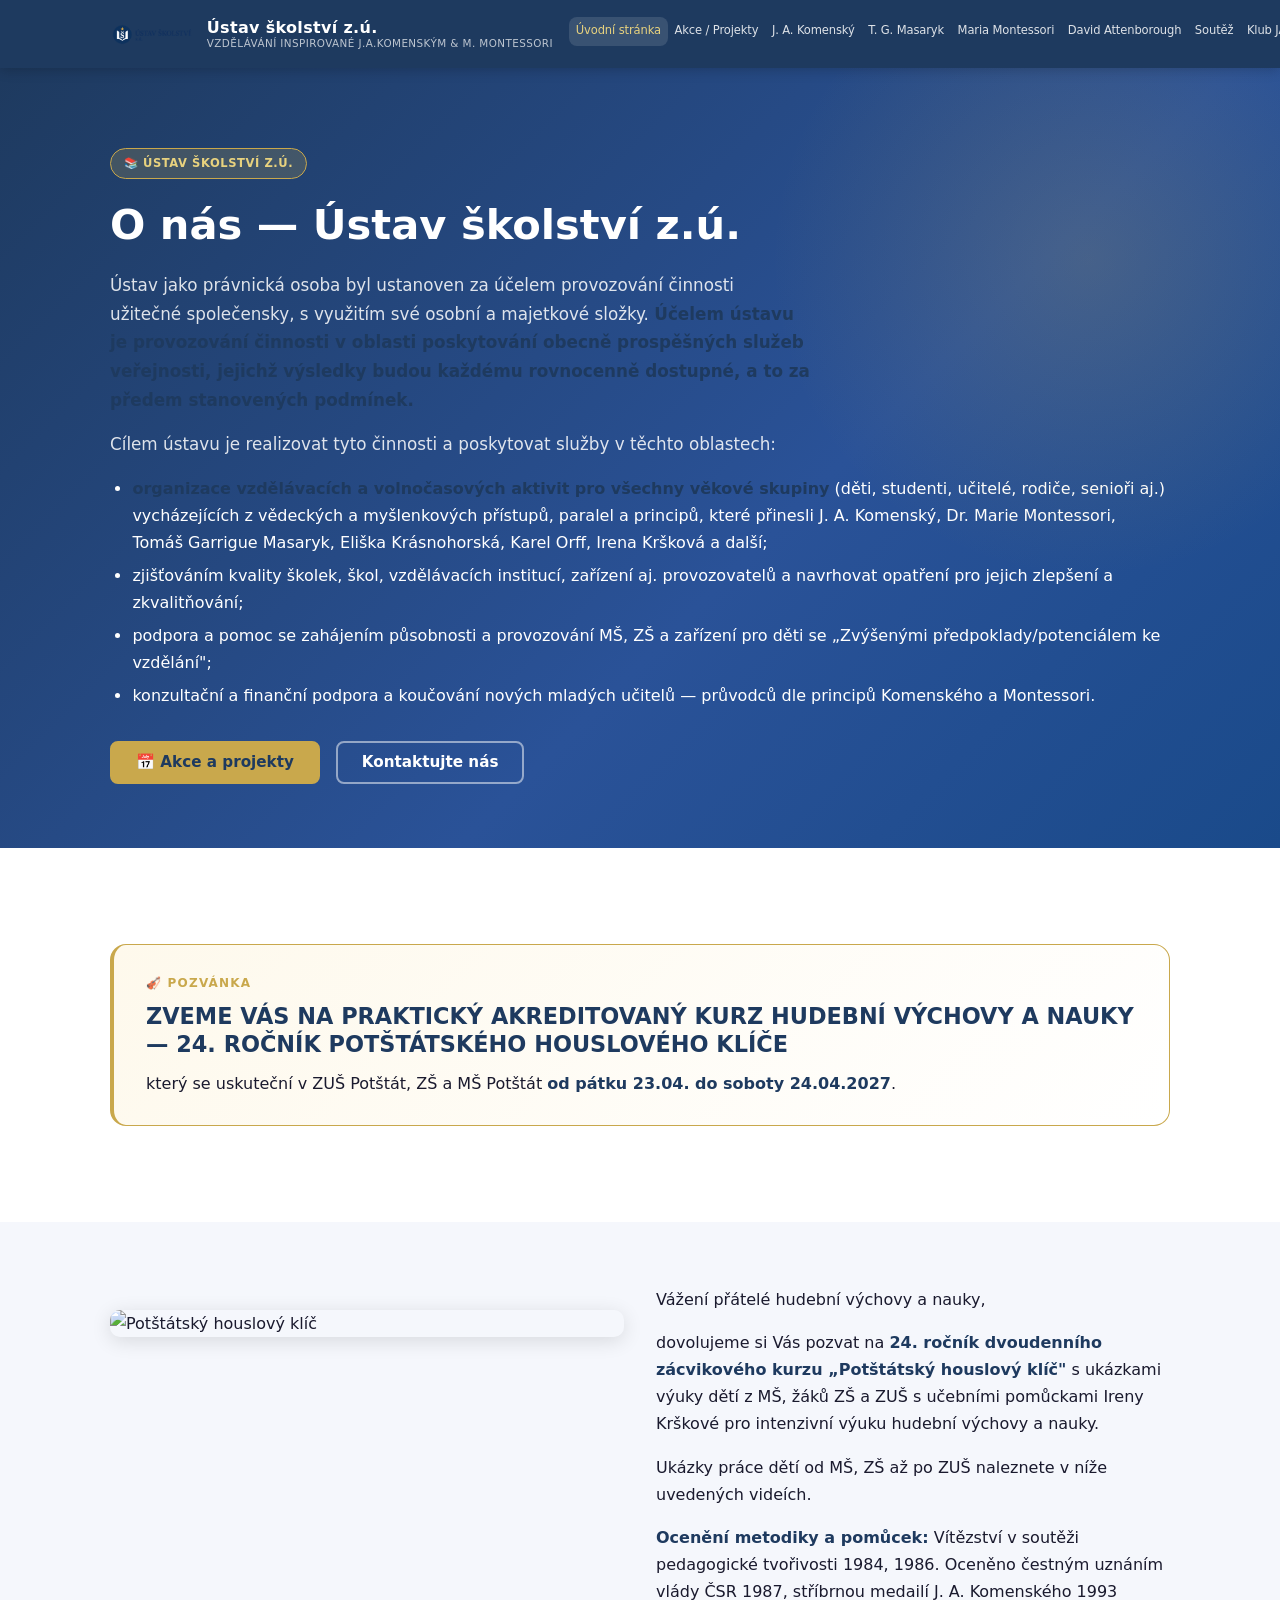
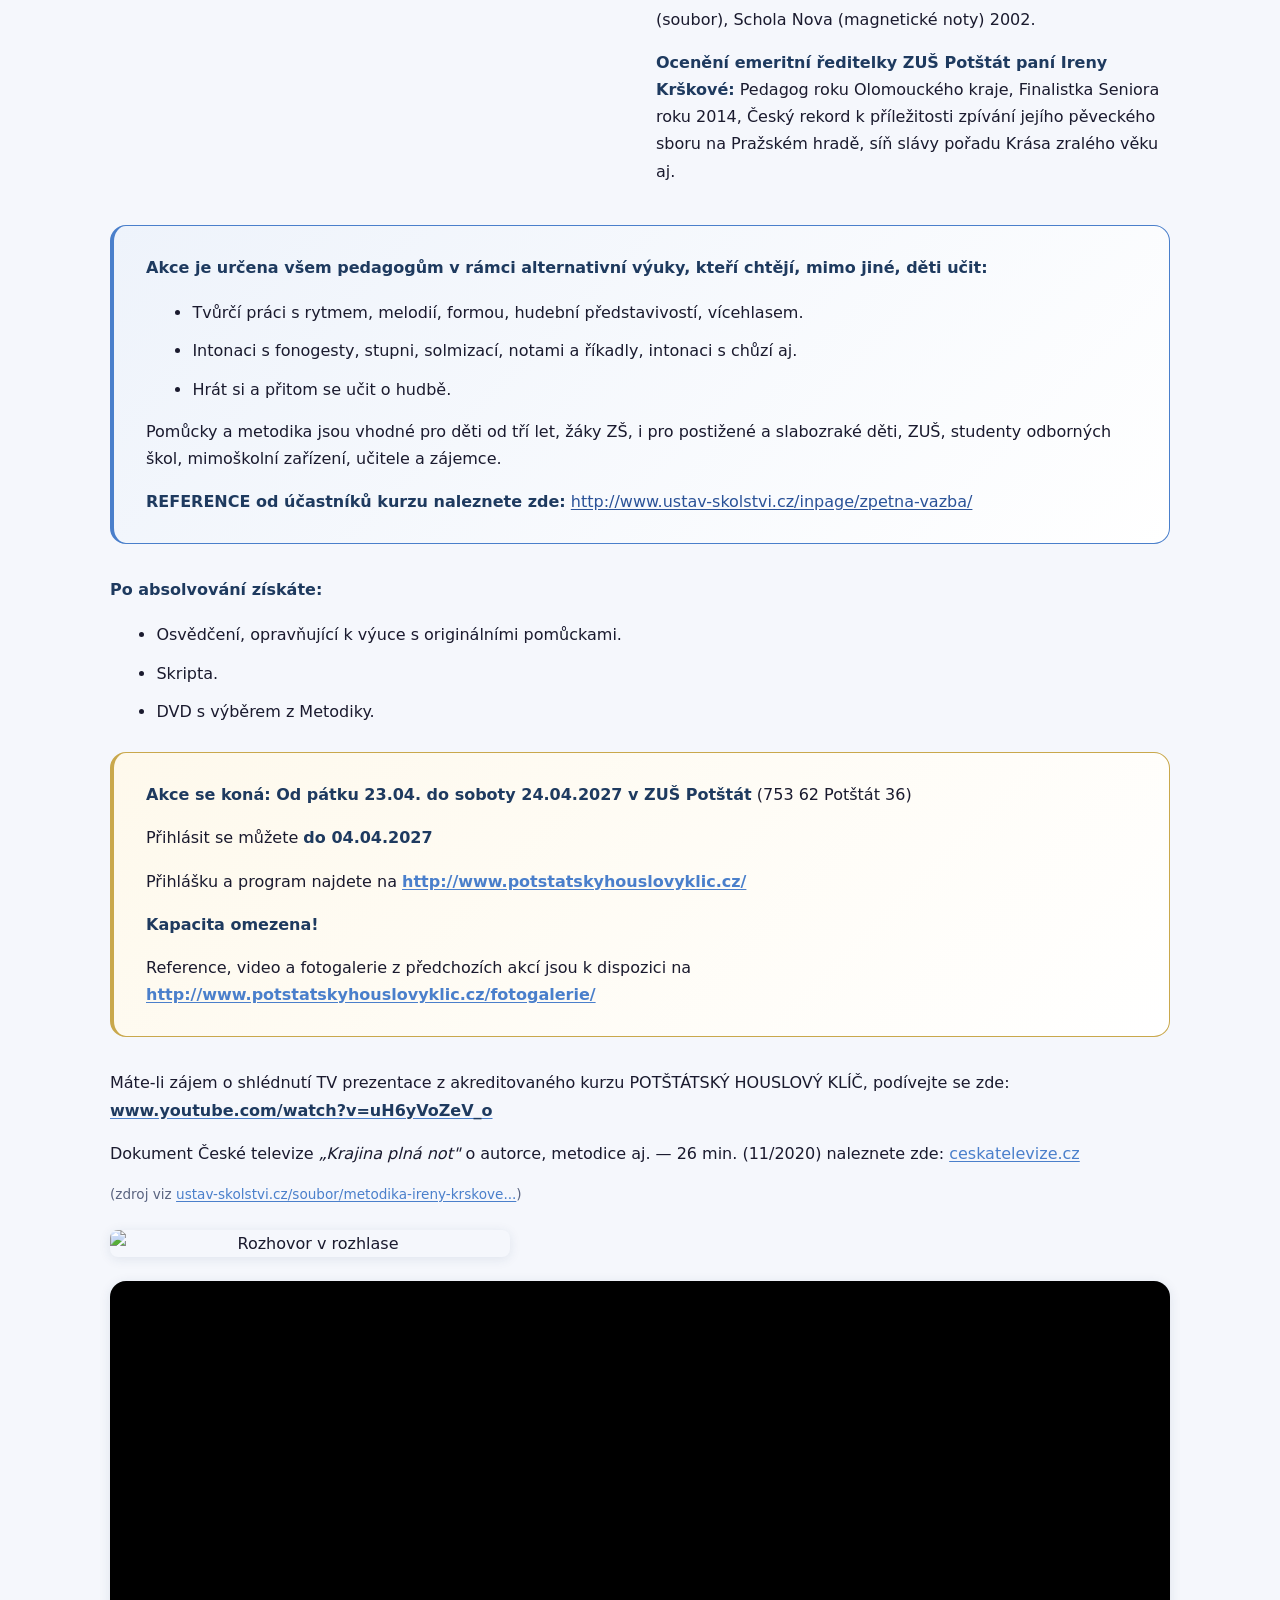
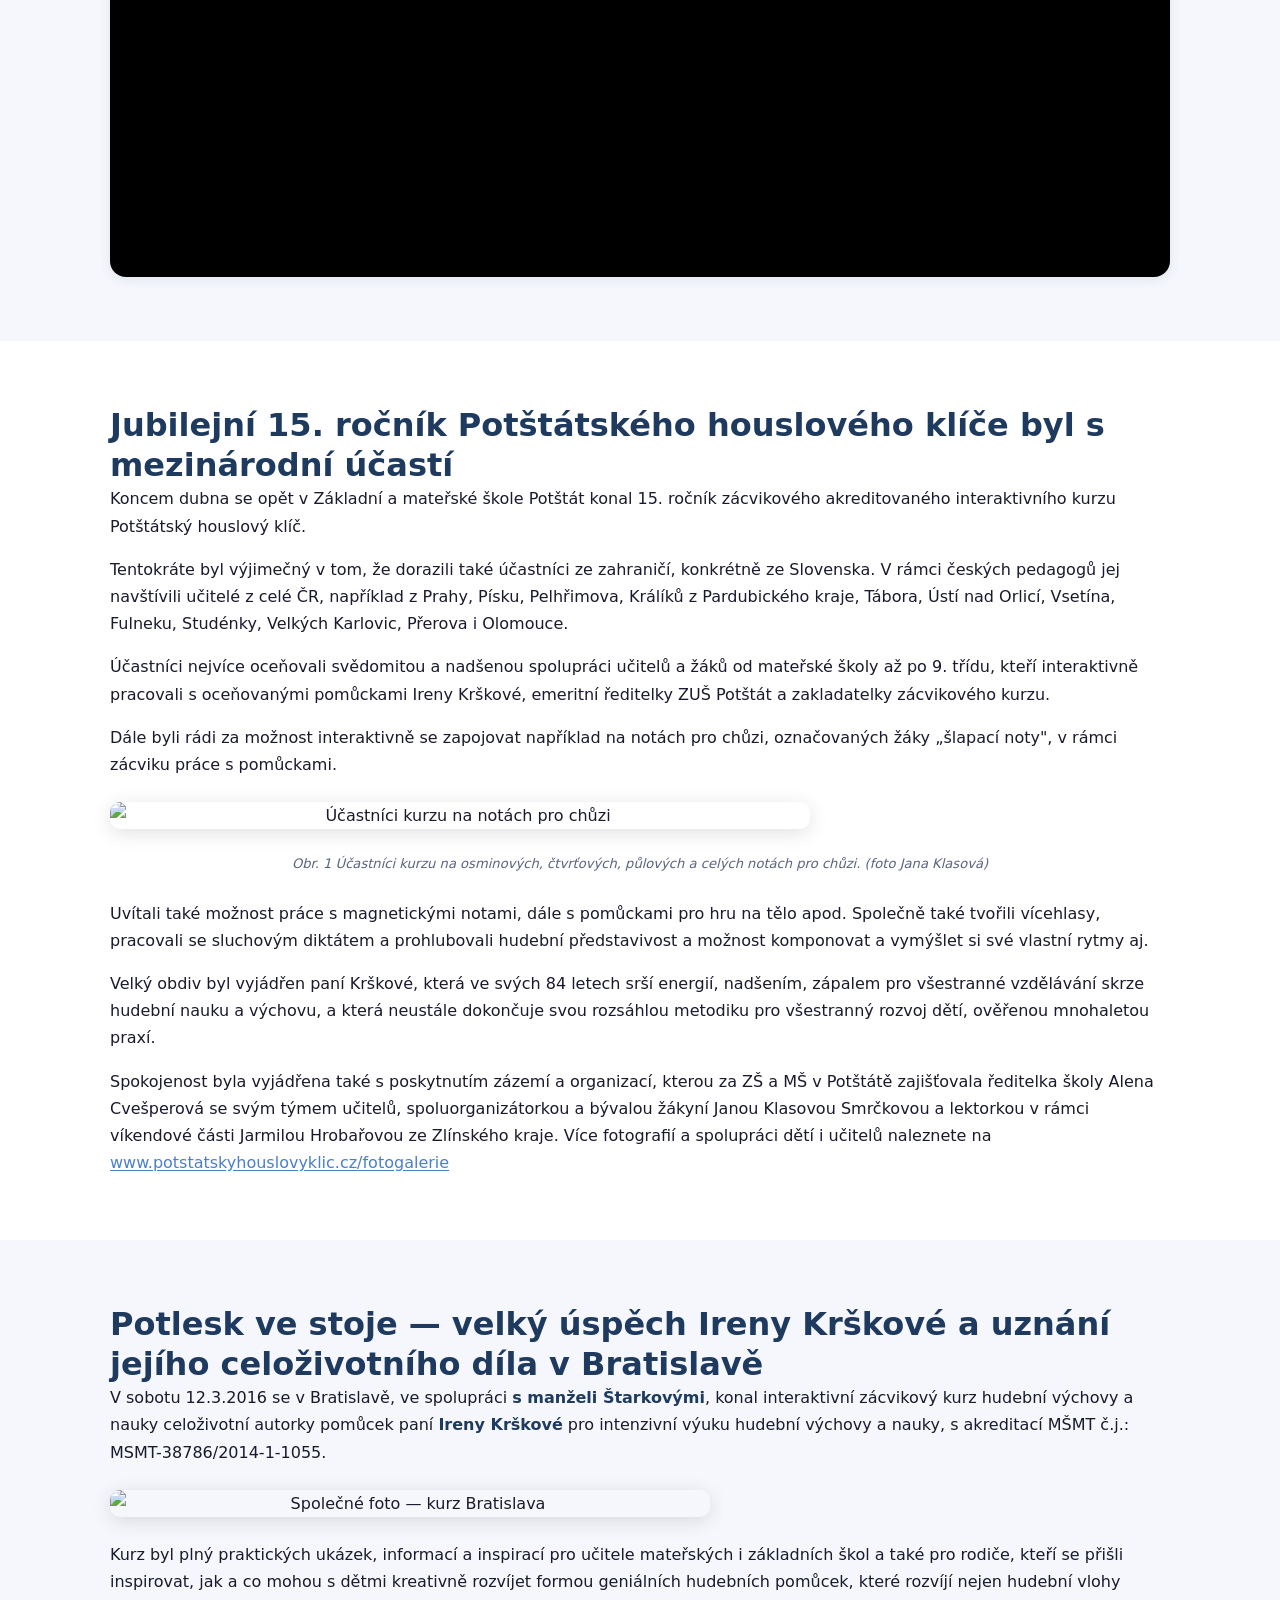
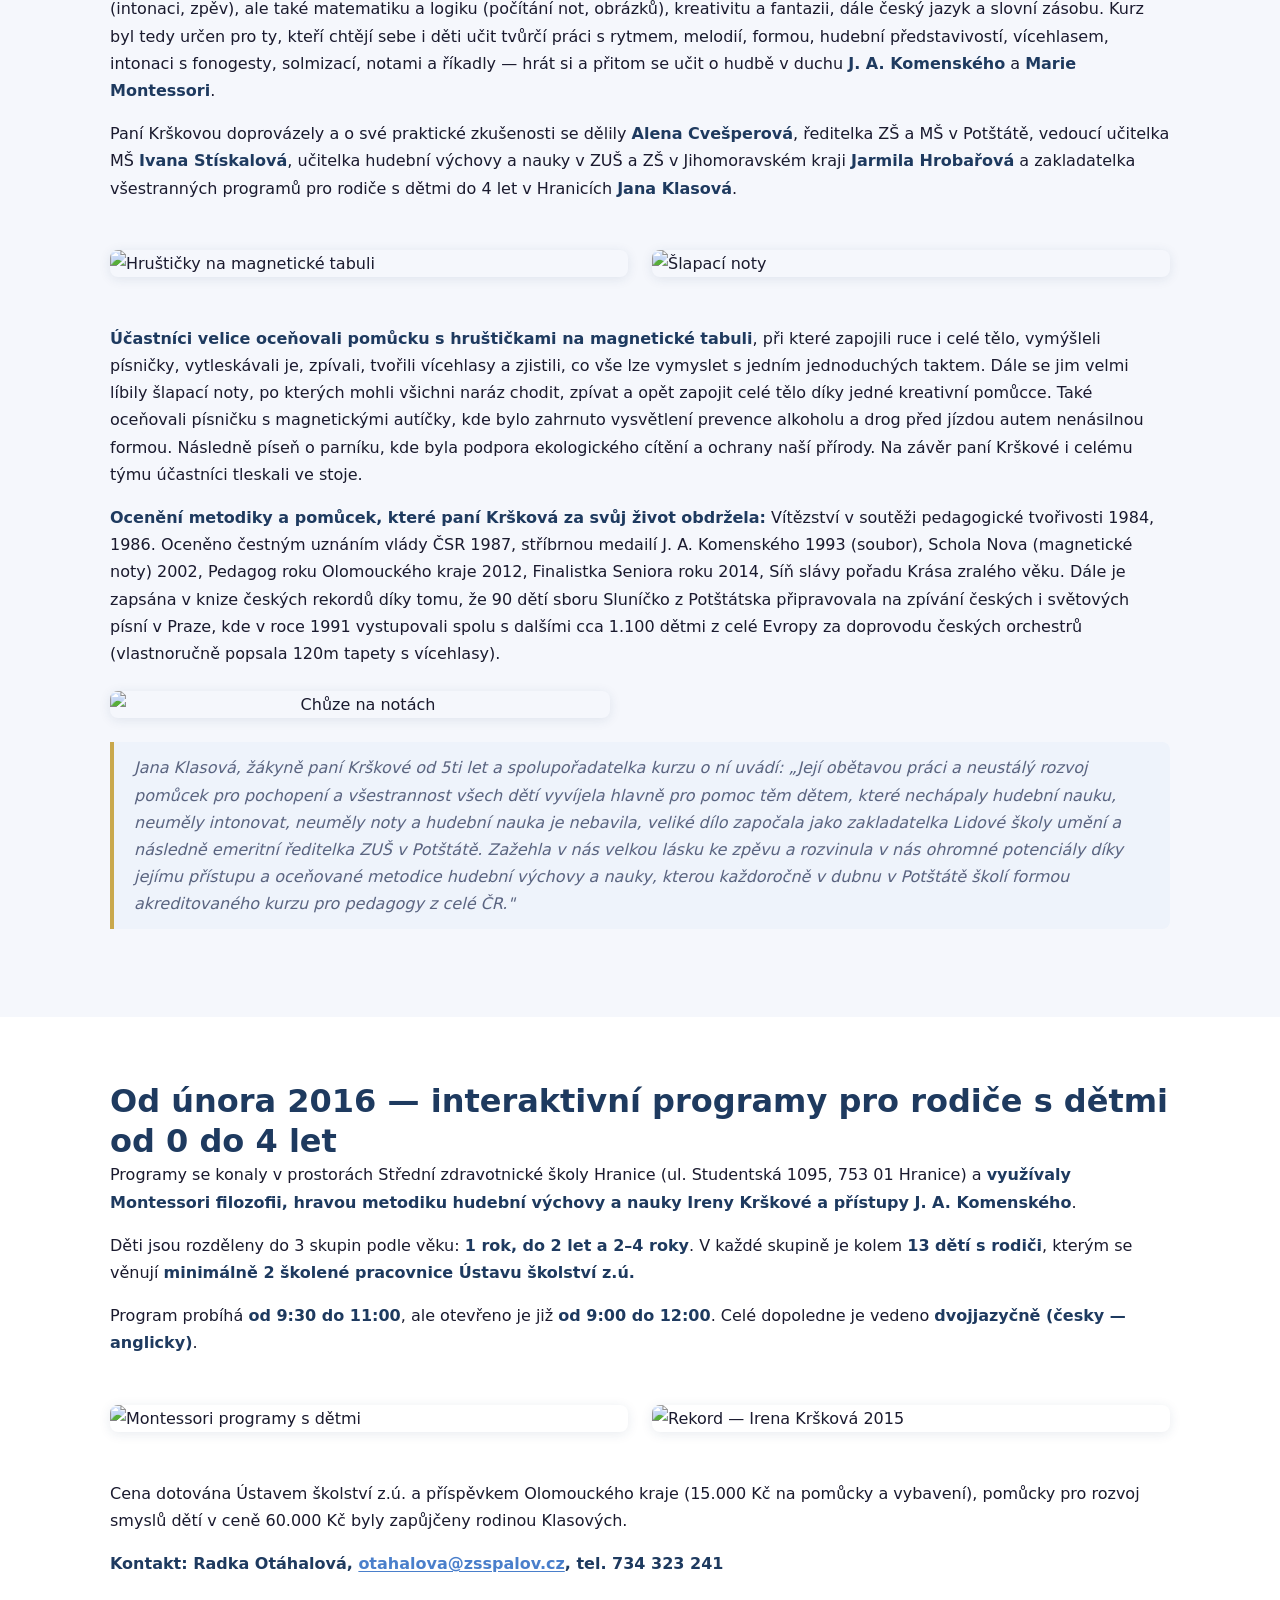
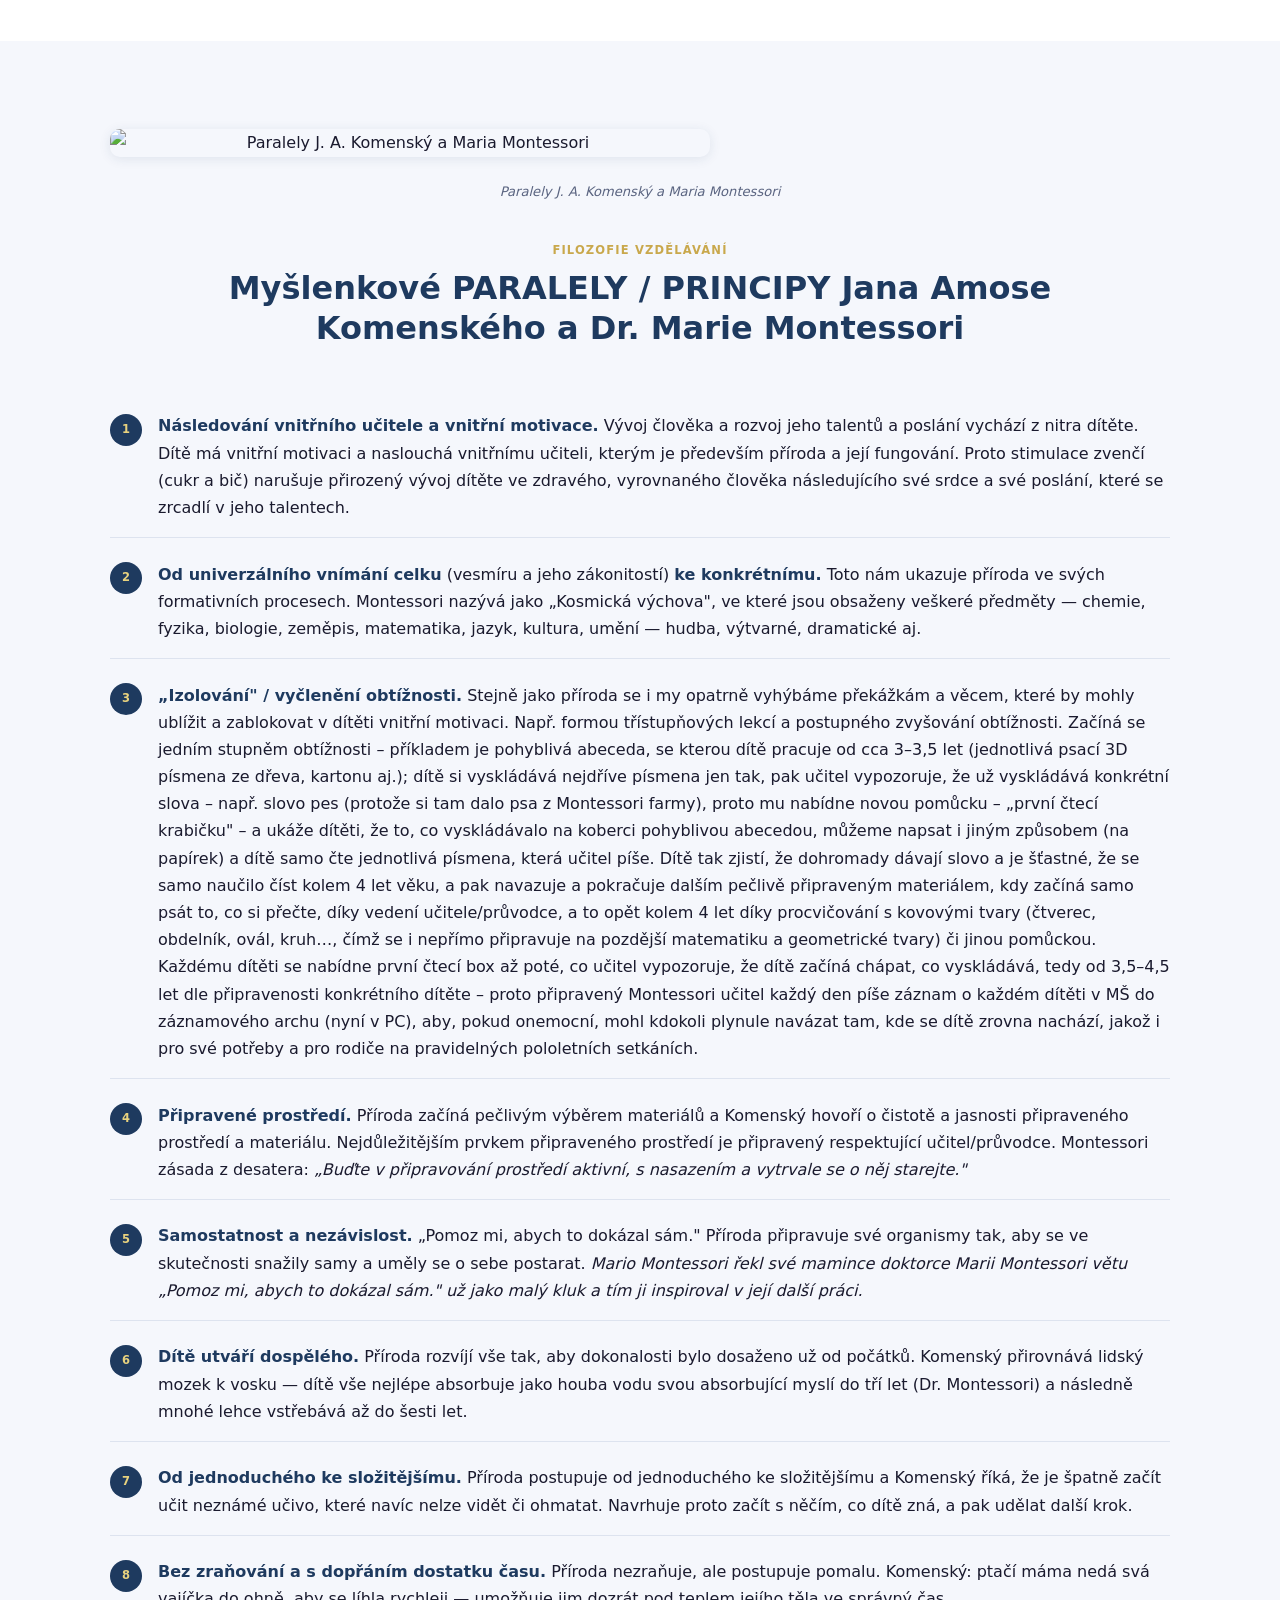
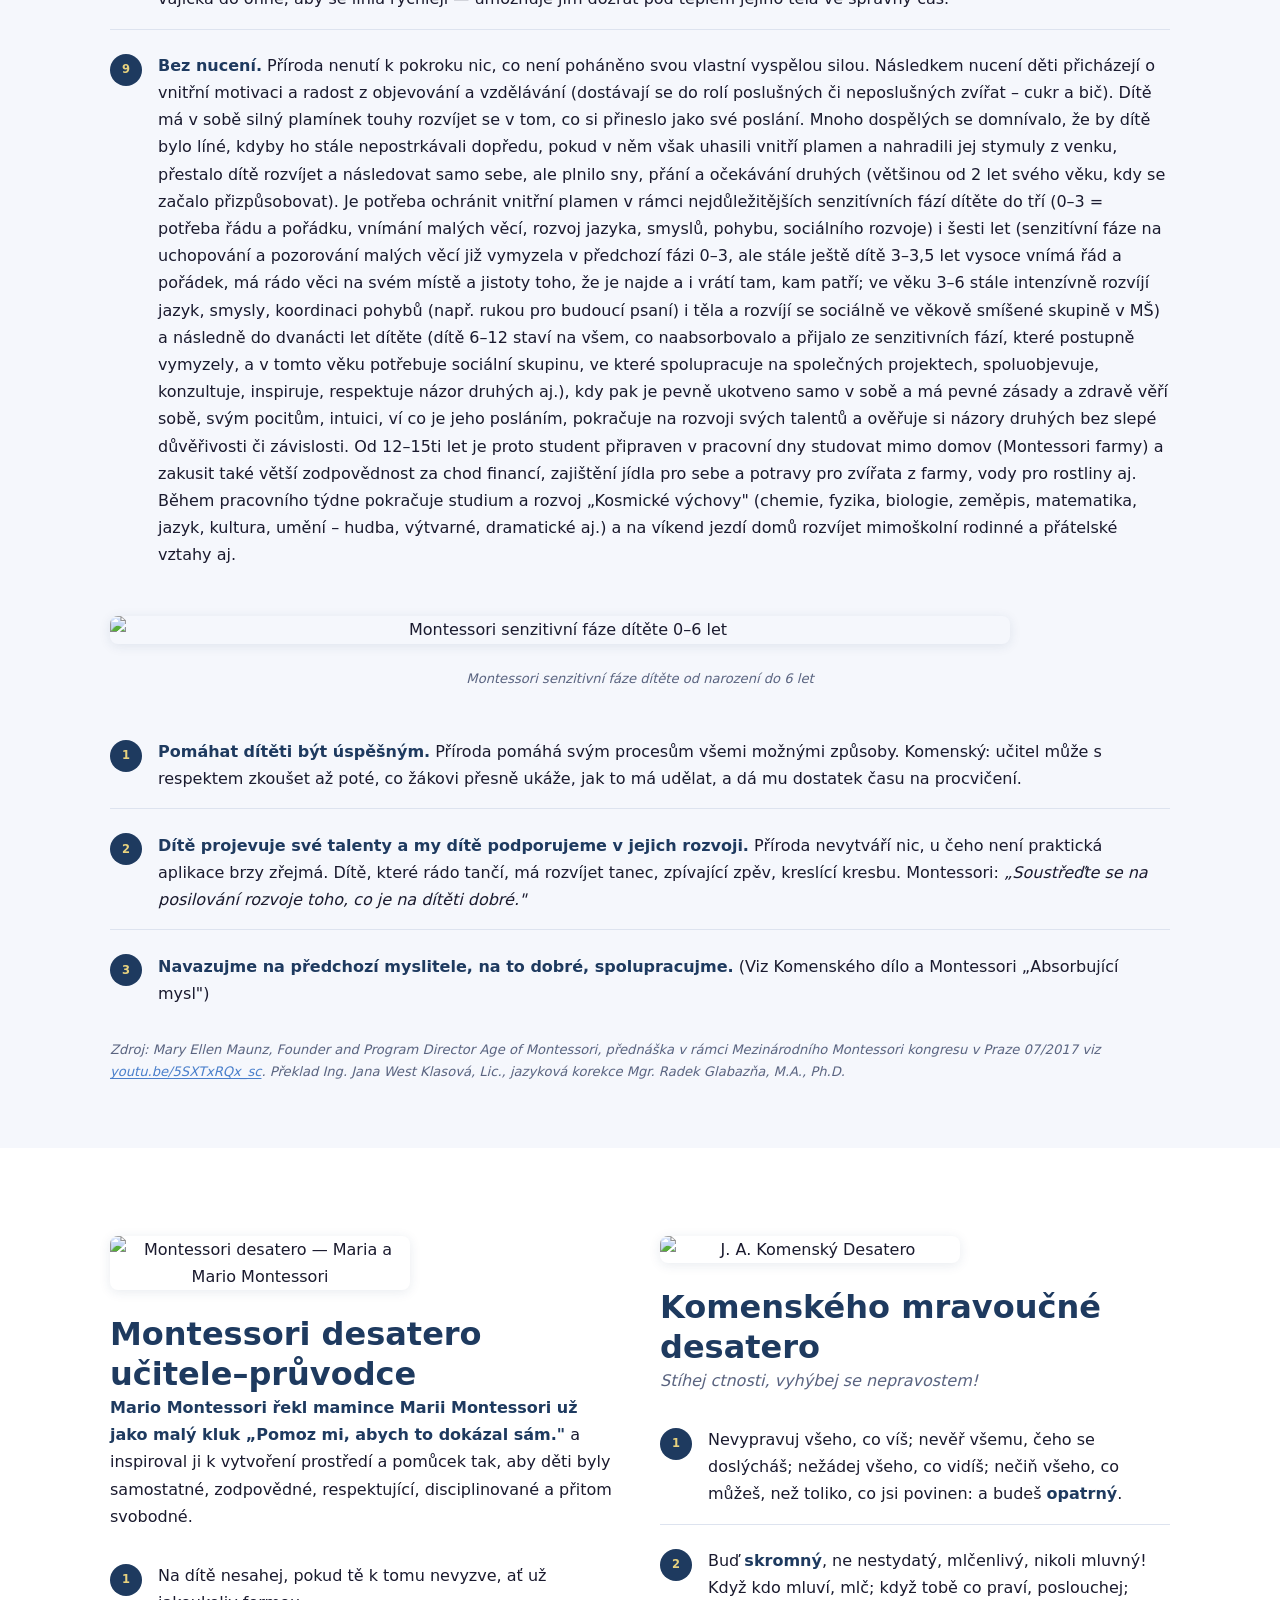
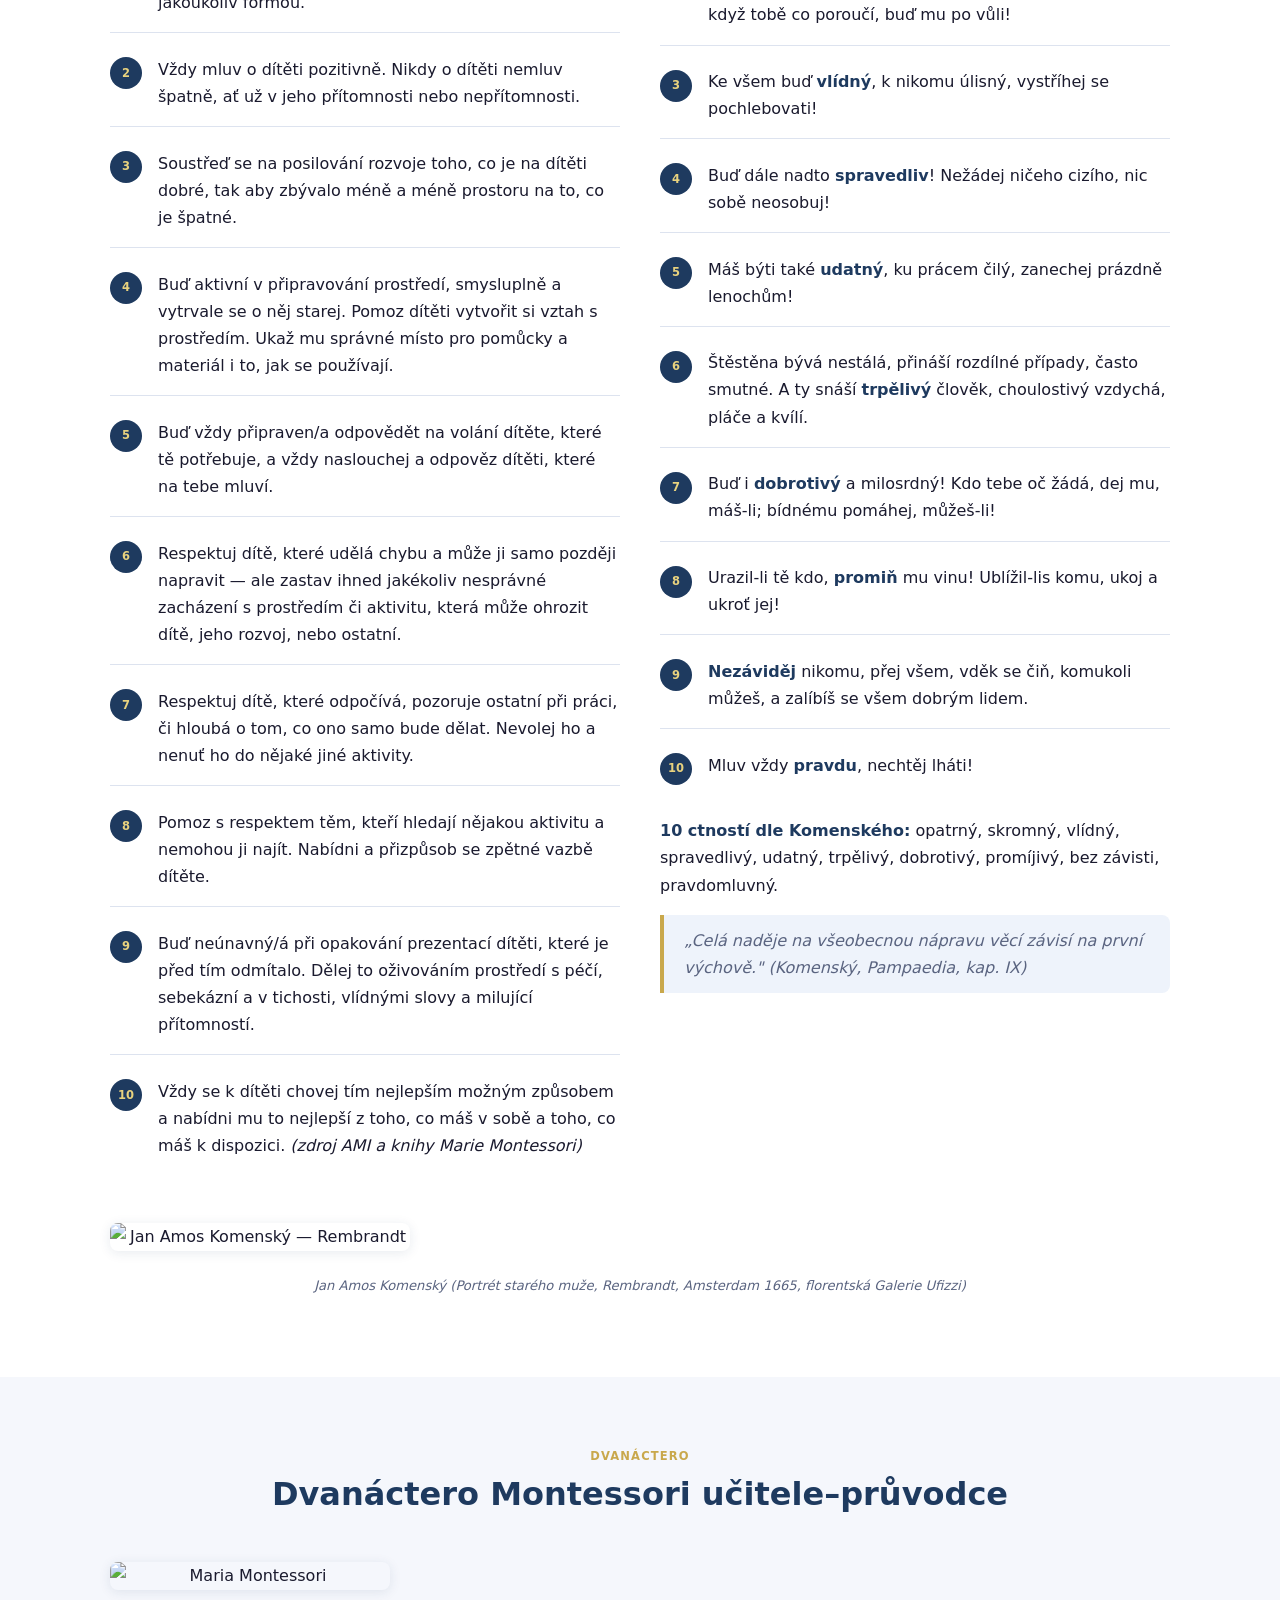
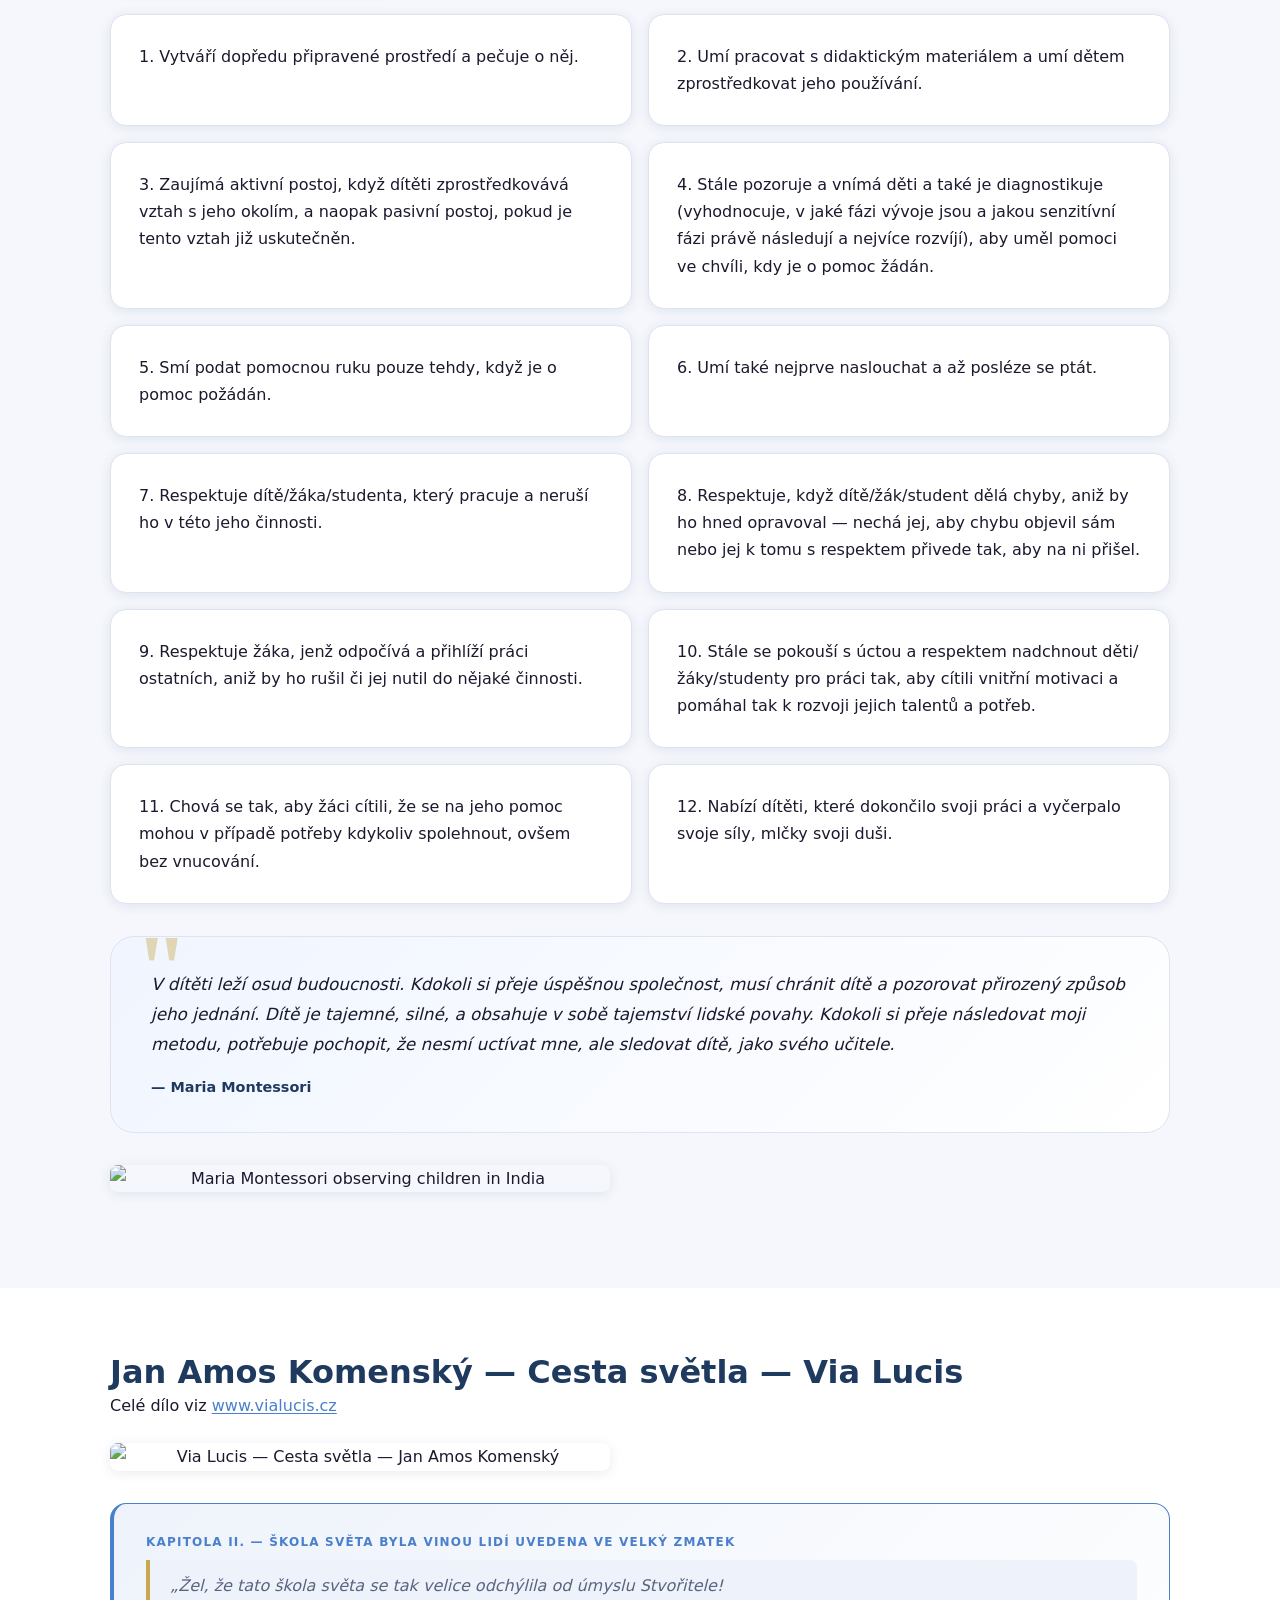
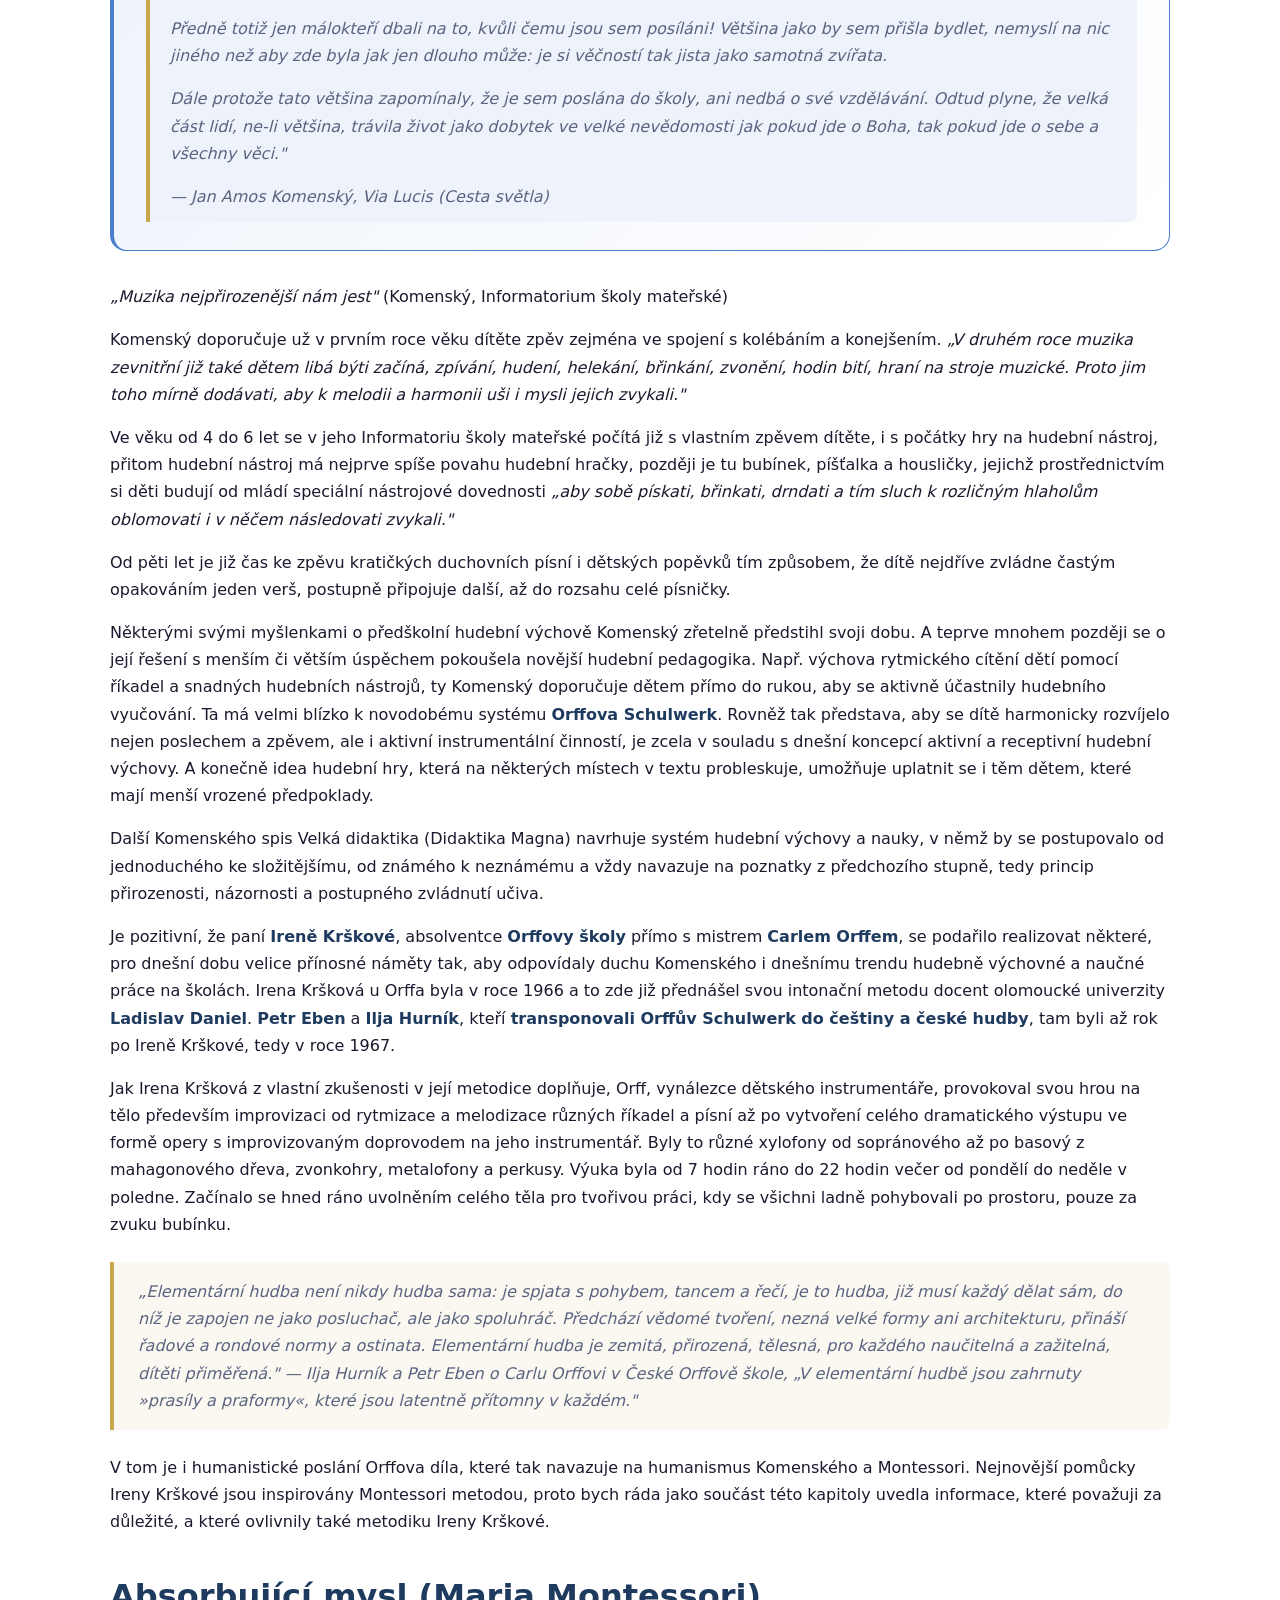
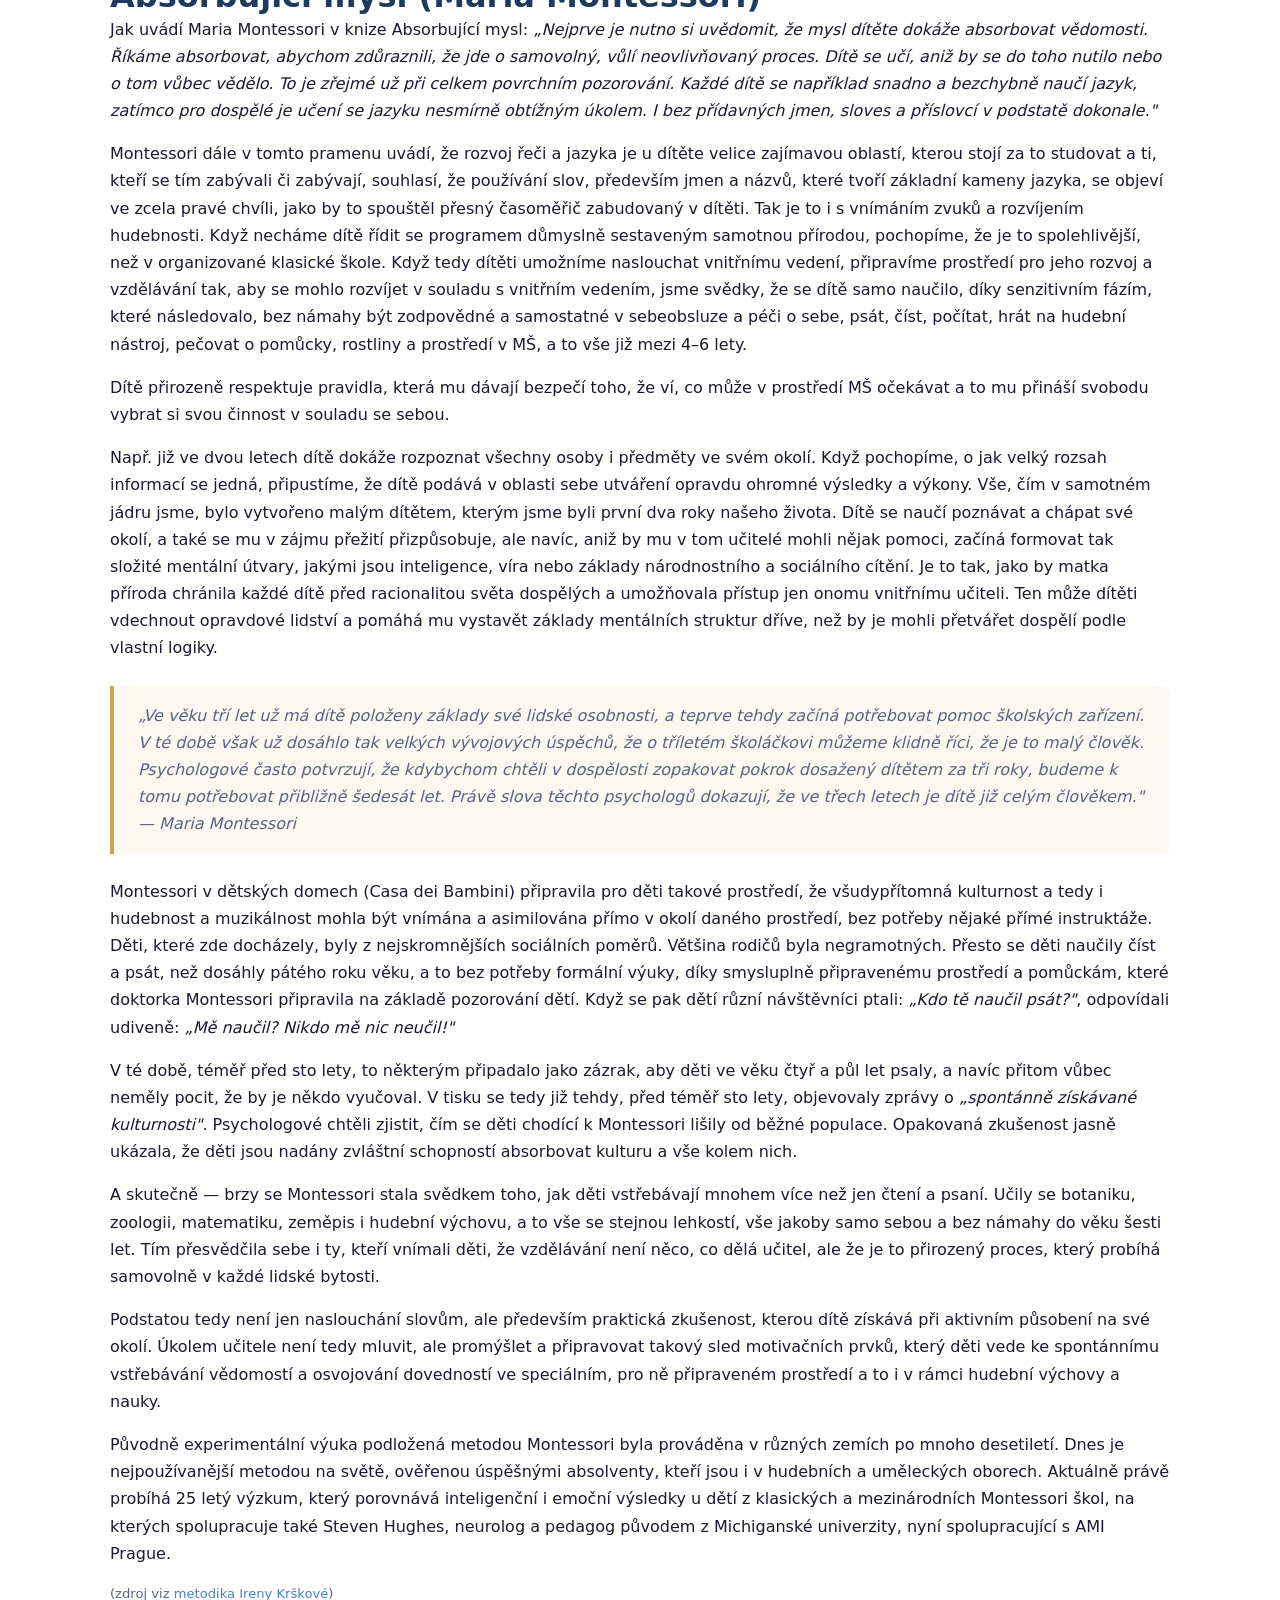
==== commit 472c8b3b: "Add logo to header" ====
--- a/index.html
+++ b/index.html
@@ -1,18 +1,22 @@
-<!DOCTYPE html>
+﻿<!DOCTYPE html>
 <html lang="cs">
 <head>
   <meta charset="UTF-8">
   <meta name="viewport" content="width=device-width, initial-scale=1.0">
   <meta name="description" content="Ústav školství z.ú. — vzdělávání v duchu J.A. Komenského a Marie Montessori.">
   <title>Úvodní stránka — Ústav školství z.ú.</title>
+  <link rel="icon" href="image/favicon.ico" type="image/x-icon">
   <link rel="stylesheet" href="css/style.css">
 </head>
 <body>
 <nav class="navbar">
   <div class="container navbar__inner">
-    <a href="index.html" class="navbar__logo">
-      <span class="navbar__logo-main">Ústav školství z.ú.</span>
-      <span class="navbar__logo-sub">Vzdělávání inspirované J.A.Komenským &amp; M.&nbsp;Montessori</span>
+        <a href="index.html" class="navbar__logo">
+      <img src="image/ustav%20logo%20horizontal%20transparent.png" alt="Ústav školství z.ú." class="navbar__logo-img">
+      <span class="navbar__logo-text">
+        <span class="navbar__logo-main">Ústav školství z.ú.</span>
+        <span class="navbar__logo-sub">Vzdělávání inspirované J.A.Komenským &amp; M.&nbsp;Montessori</span>
+      </span>
     </a>
     <button class="hamburger" aria-label="Menu" aria-expanded="false">
       <span></span><span></span><span></span>
@@ -488,4 +492,6 @@
 </footer>
 <script src="js/main.js"></script>
 </body>
-</html>+</html>
+
+
--- a/css/style.css
+++ b/css/style.css
@@ -91,11 +91,24 @@
 }
 .navbar__logo {
   display: flex;
-  flex-direction: column;
+  flex-direction: row;
+  align-items: center;
+  gap: .8rem;
   color: #fff;
   text-decoration: none;
   line-height: 1.2;
   flex-shrink: 0;
+}
+.navbar__logo-img {
+  width: 84px;
+  height: 42px;
+  object-fit: contain;
+  flex-shrink: 0;
+}
+.navbar__logo-text {
+  display: flex;
+  flex-direction: column;
+  min-width: 0;
 }
 .navbar__logo-main {
   font-size: 1rem;
@@ -670,6 +683,7 @@
   .footer__inner { grid-template-columns: 1fr; gap: 2rem; }
   .footer__bottom-inner { flex-direction: column; text-align: center; }
   .footer__bottom { flex-direction: column; text-align: center; }
+  .navbar__logo-img { width: 68px; height: 34px; }
   .hero { padding: 3rem 0 2.5rem; }
   .hero__actions { flex-direction: column; }
   .section { padding: 2.5rem 0; }
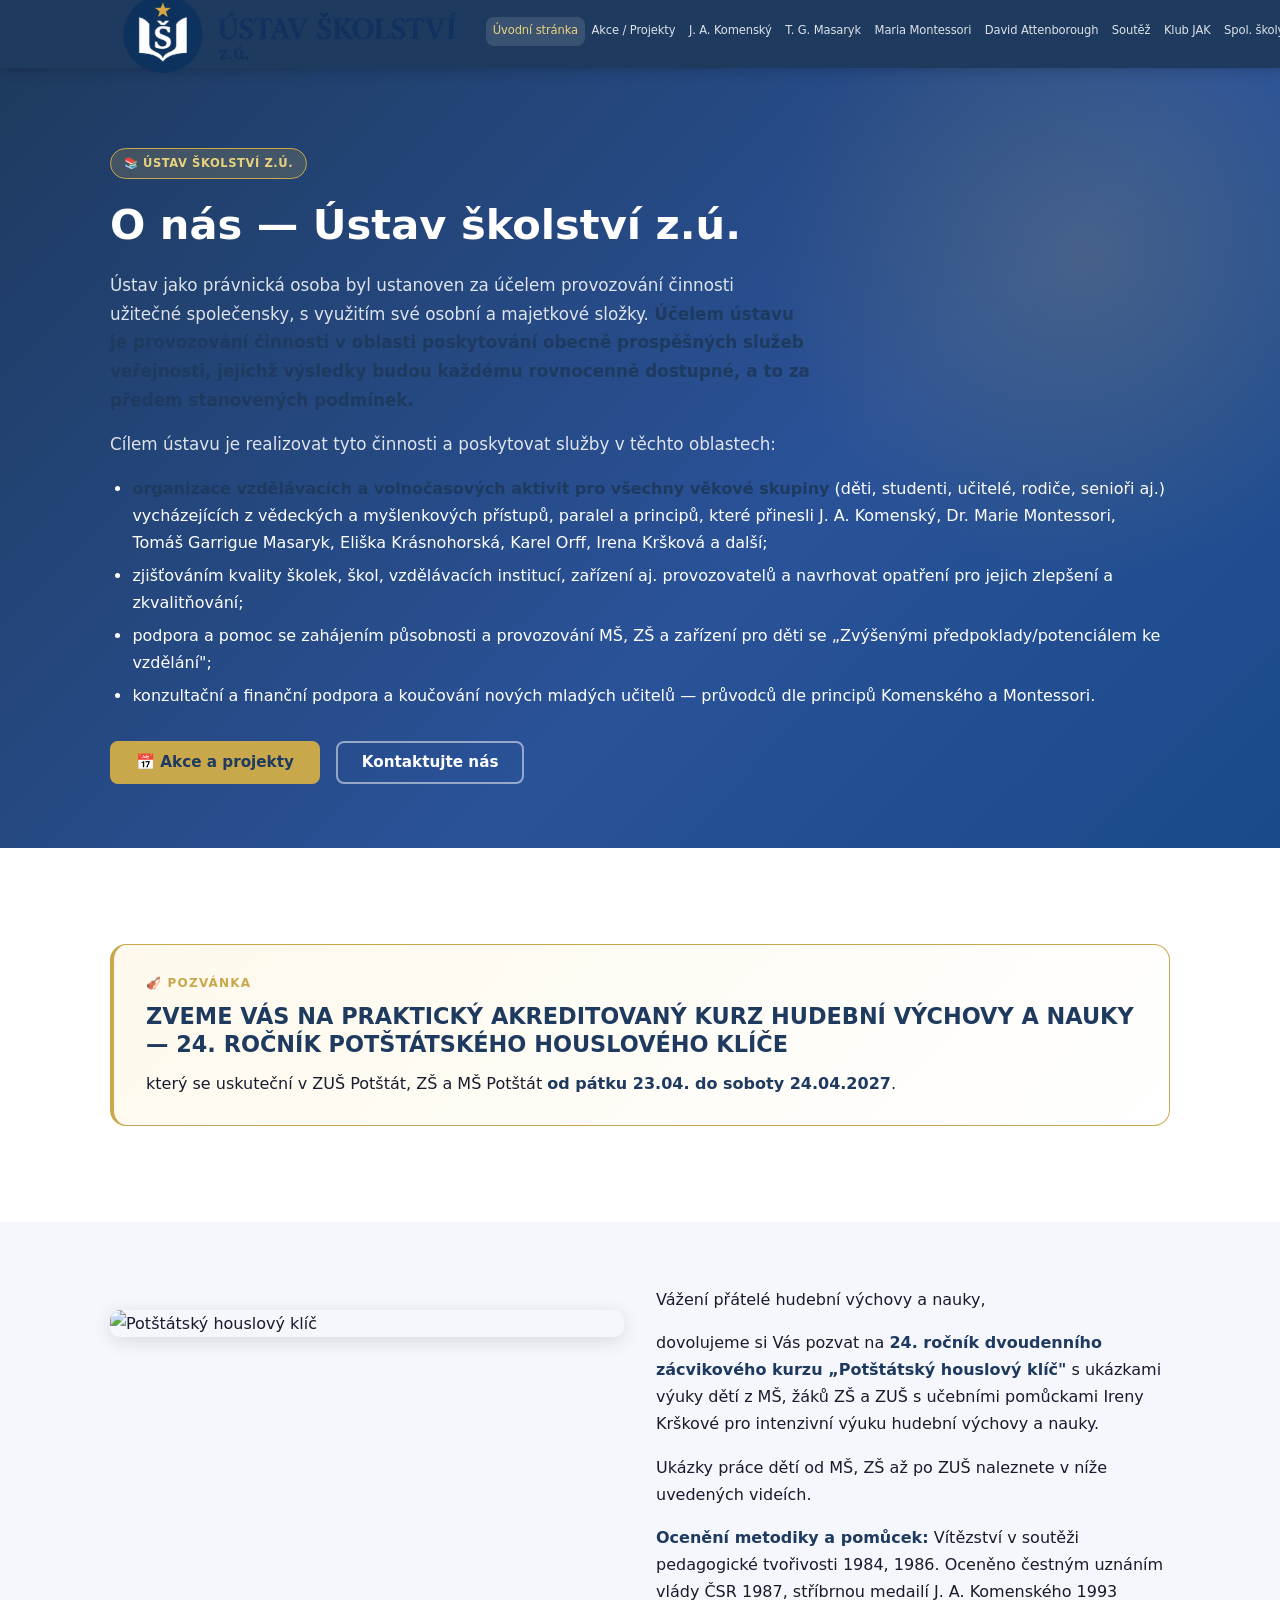
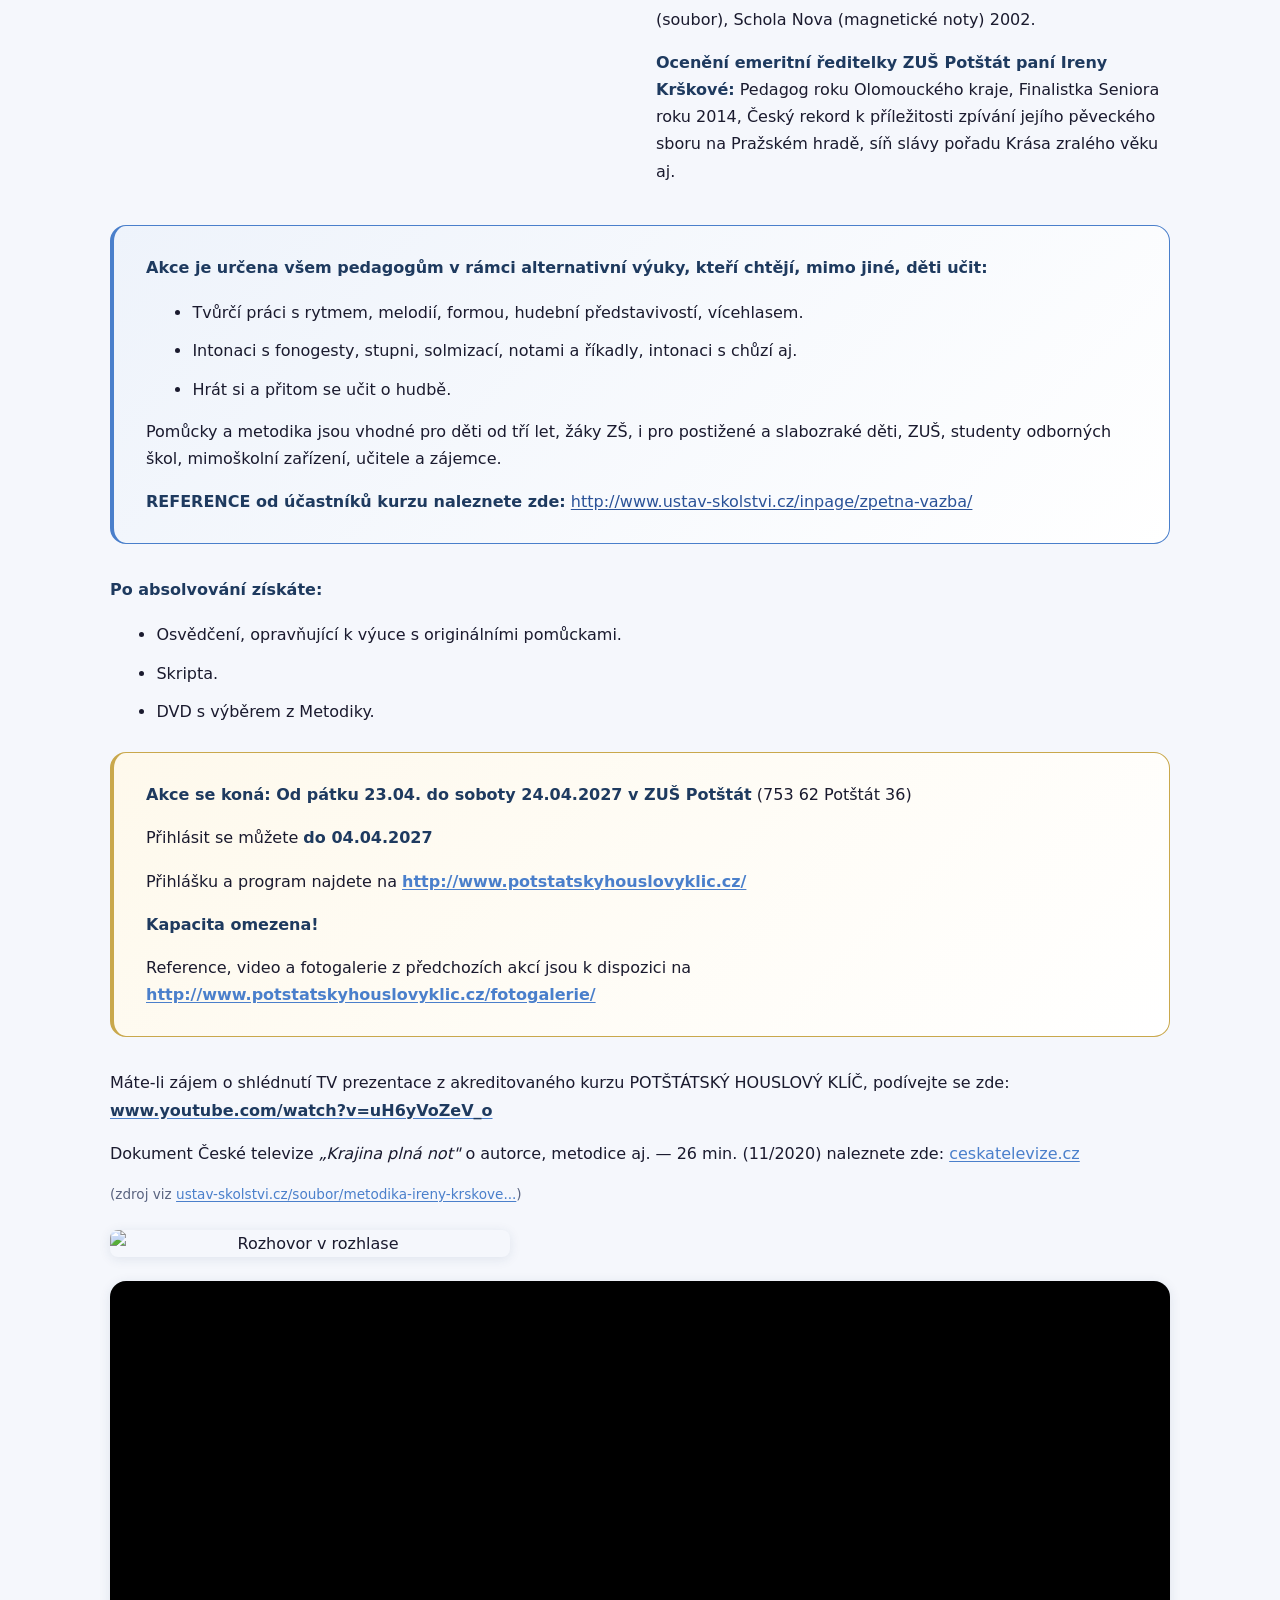
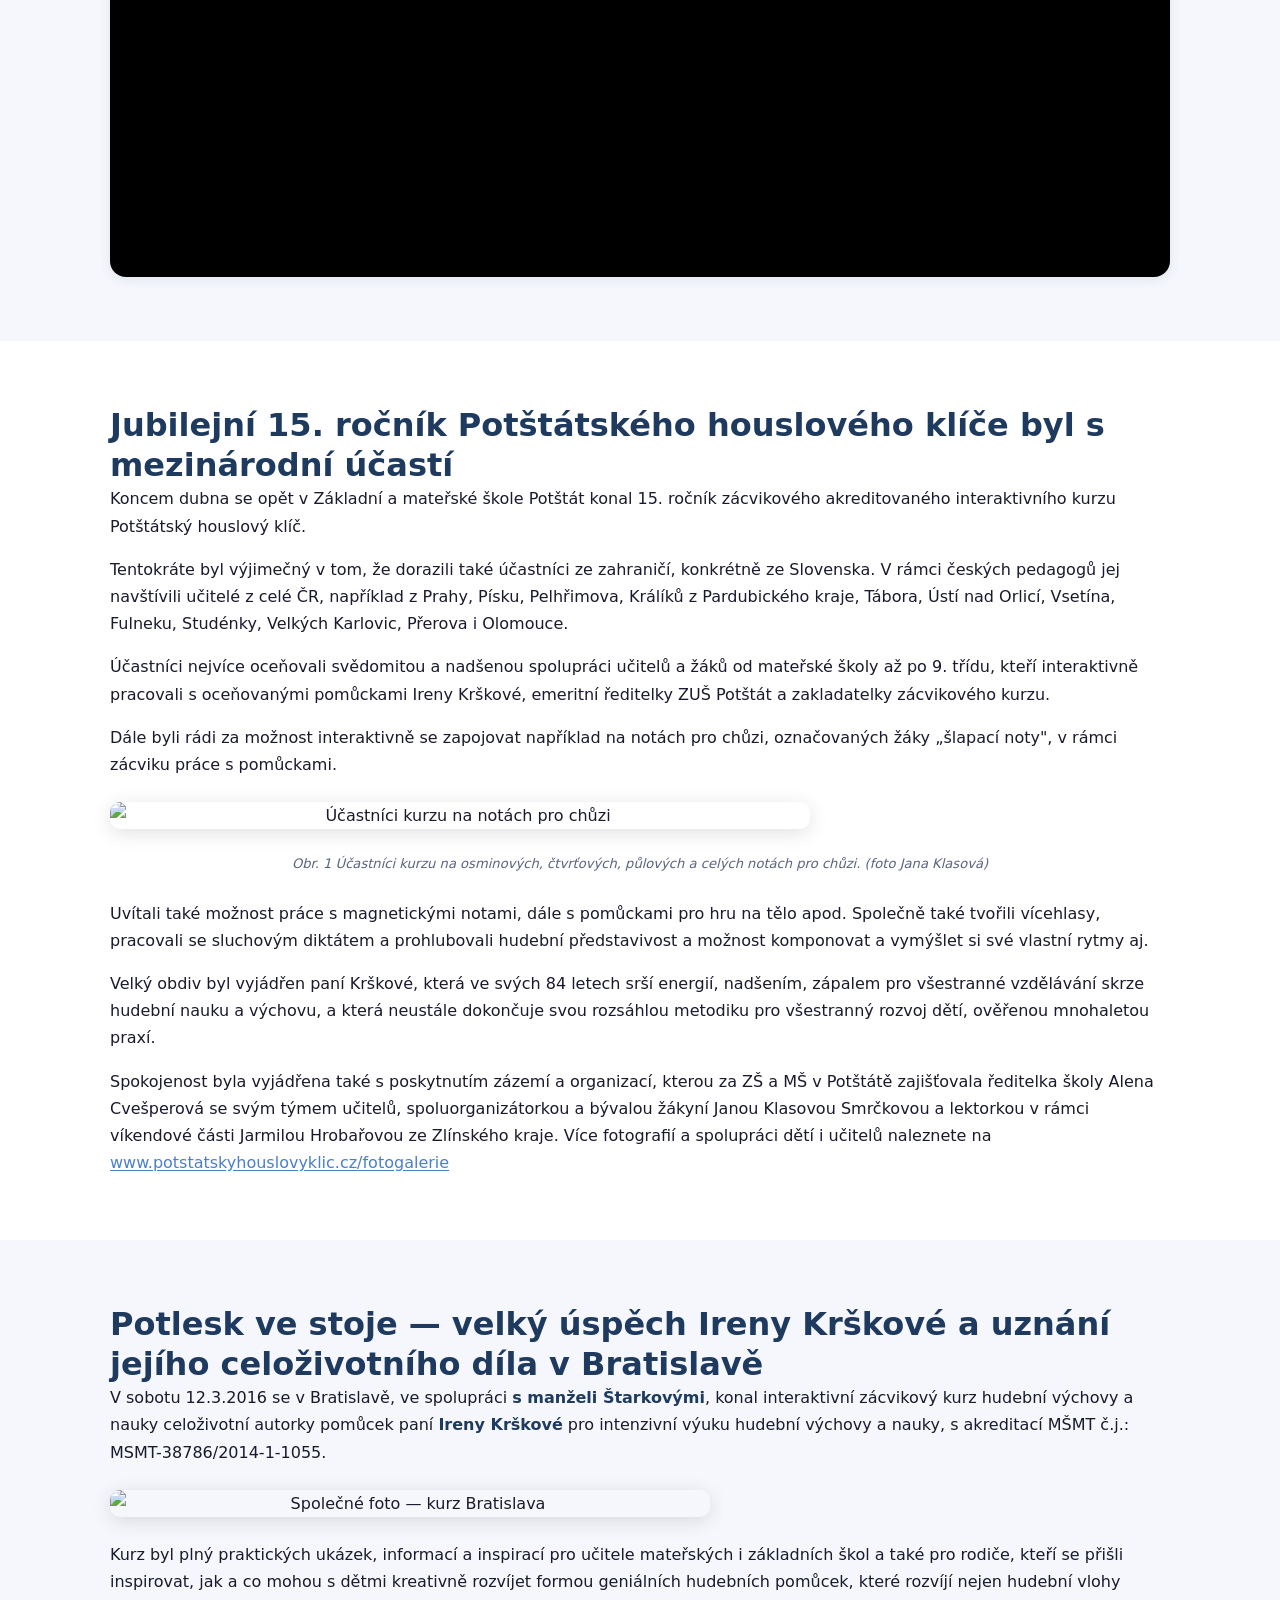
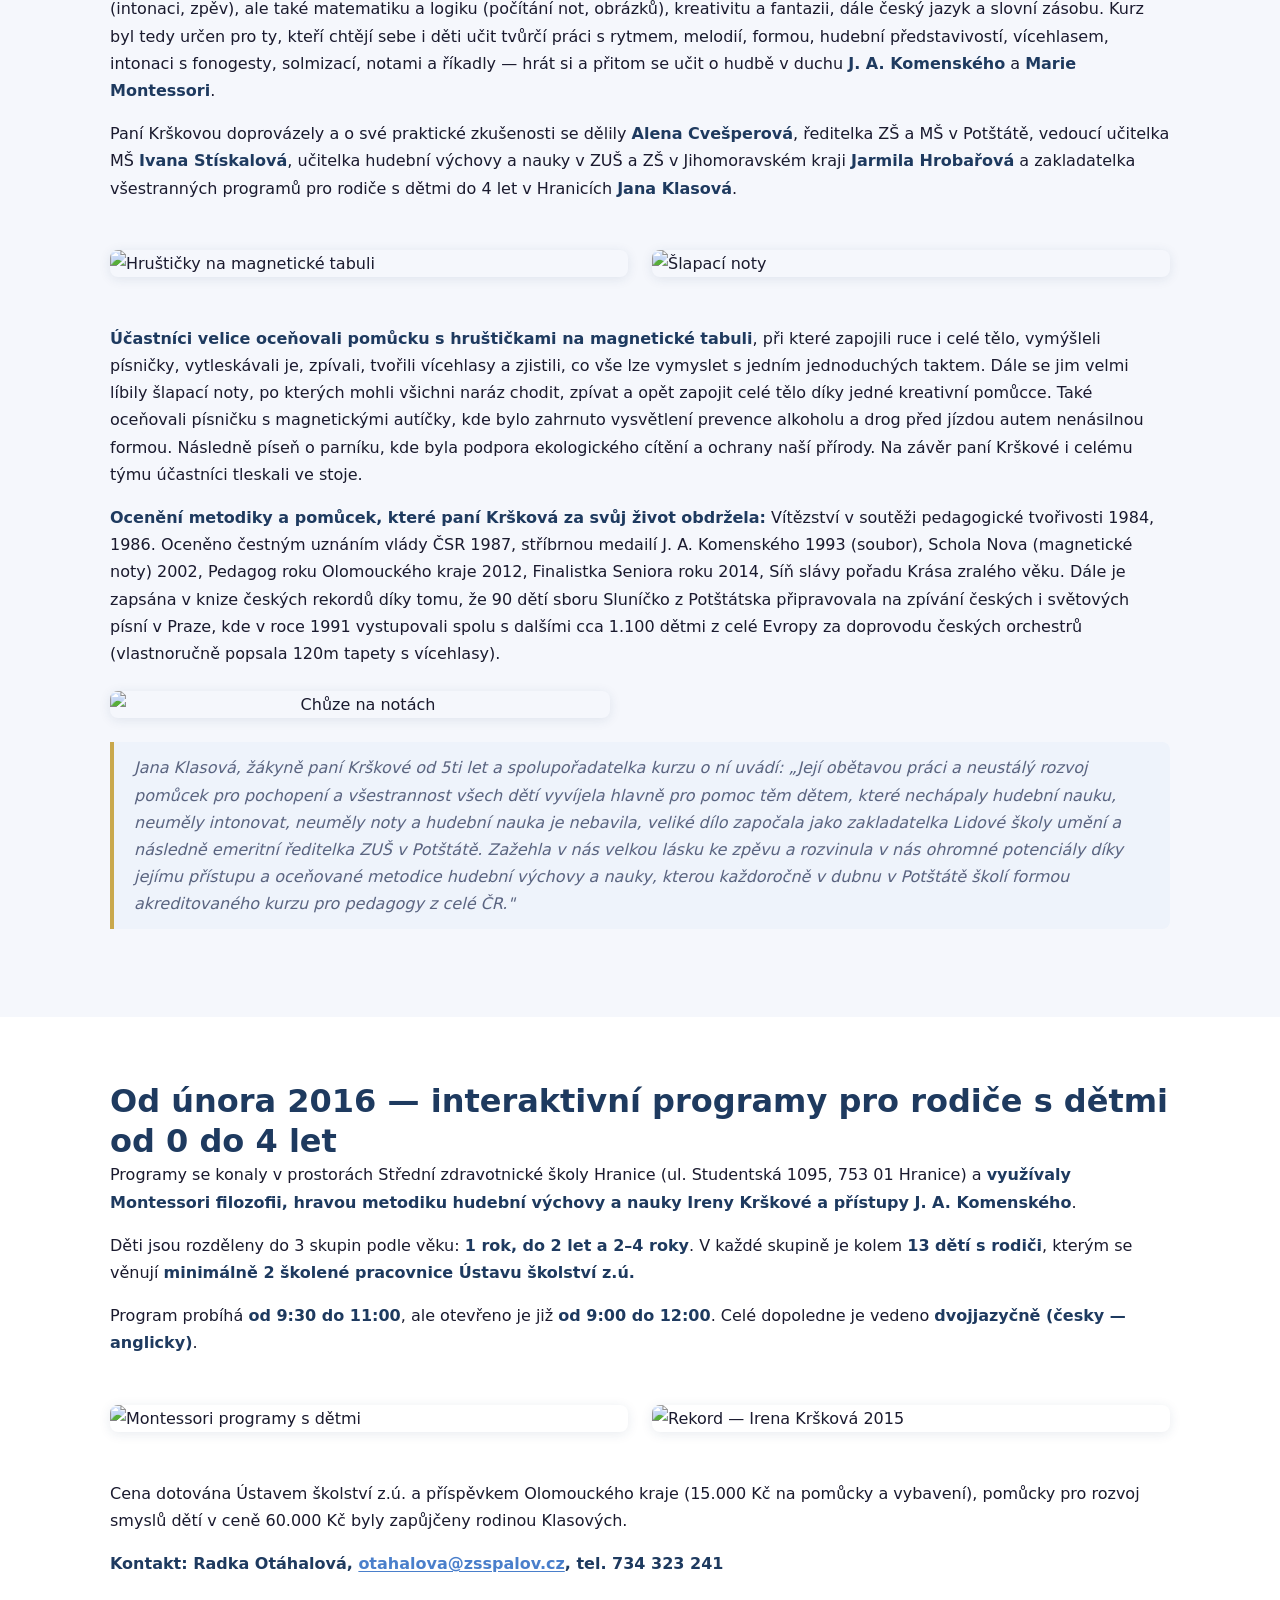
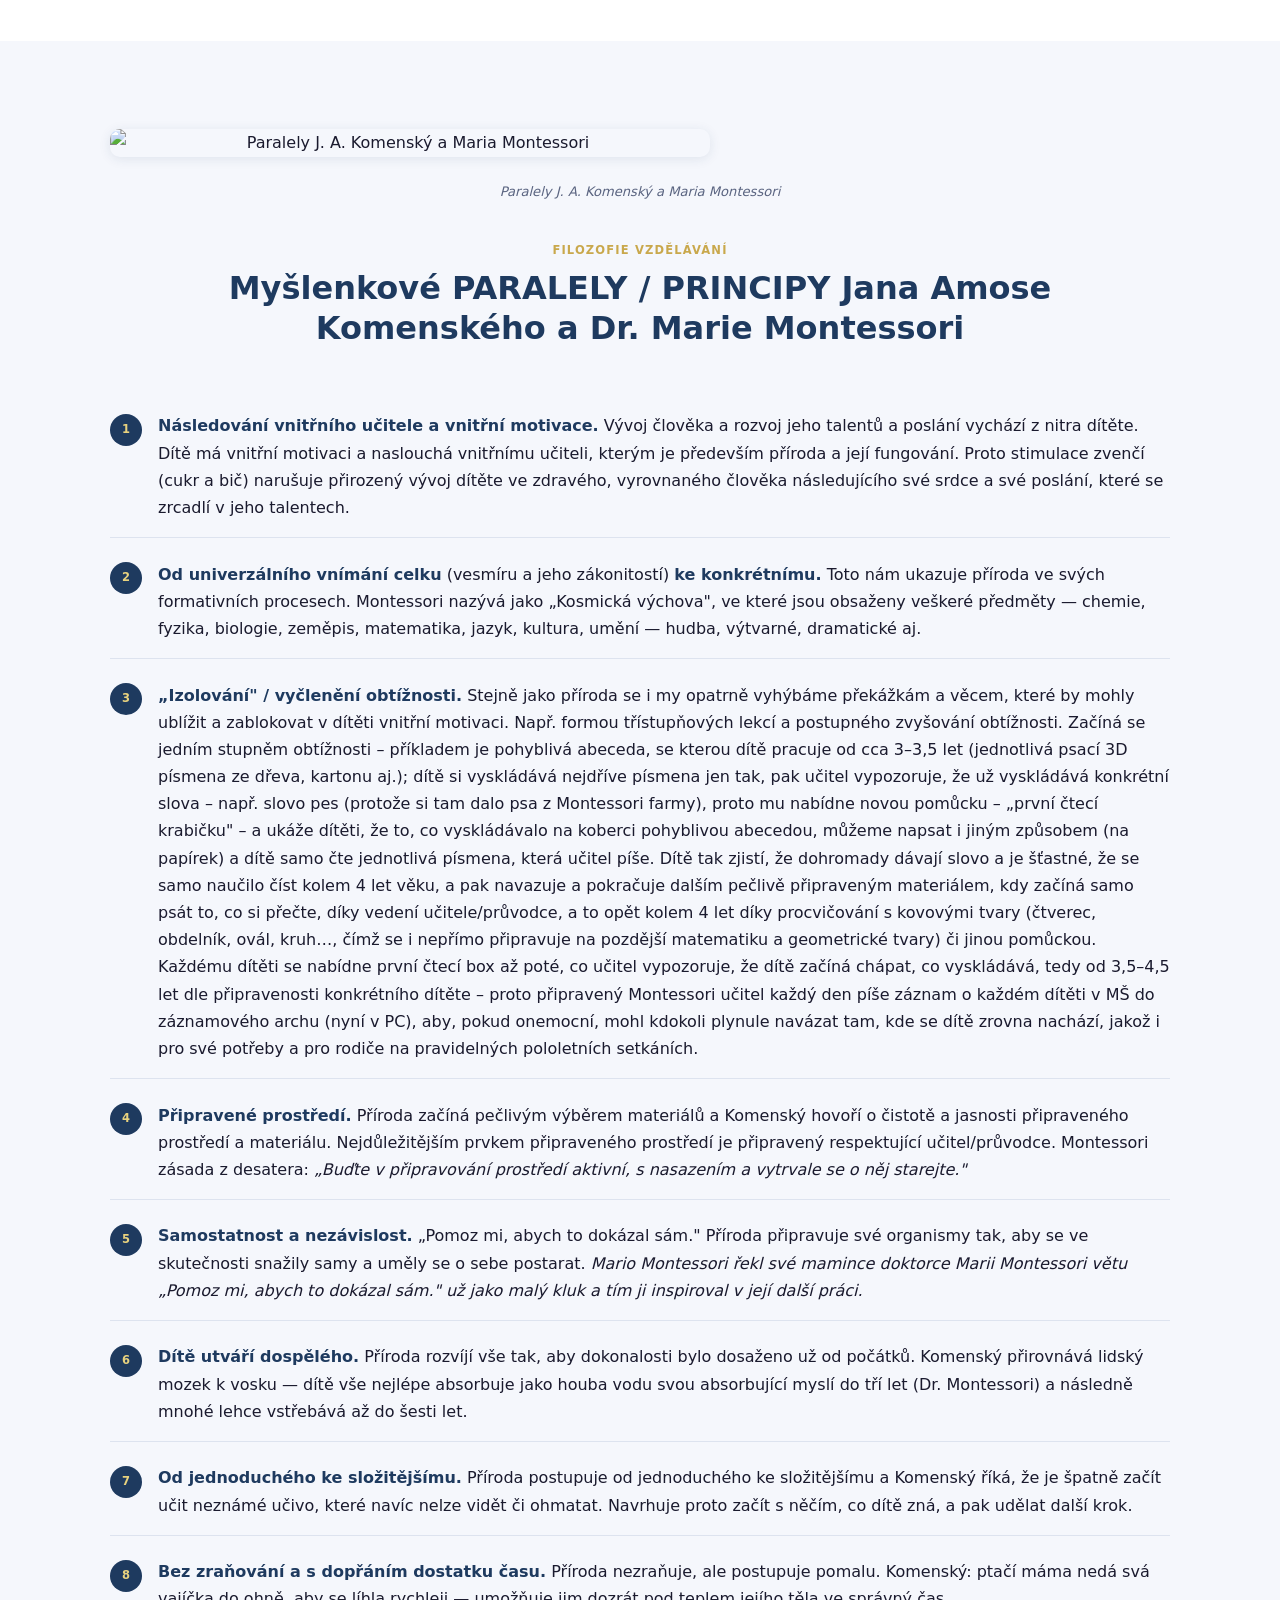
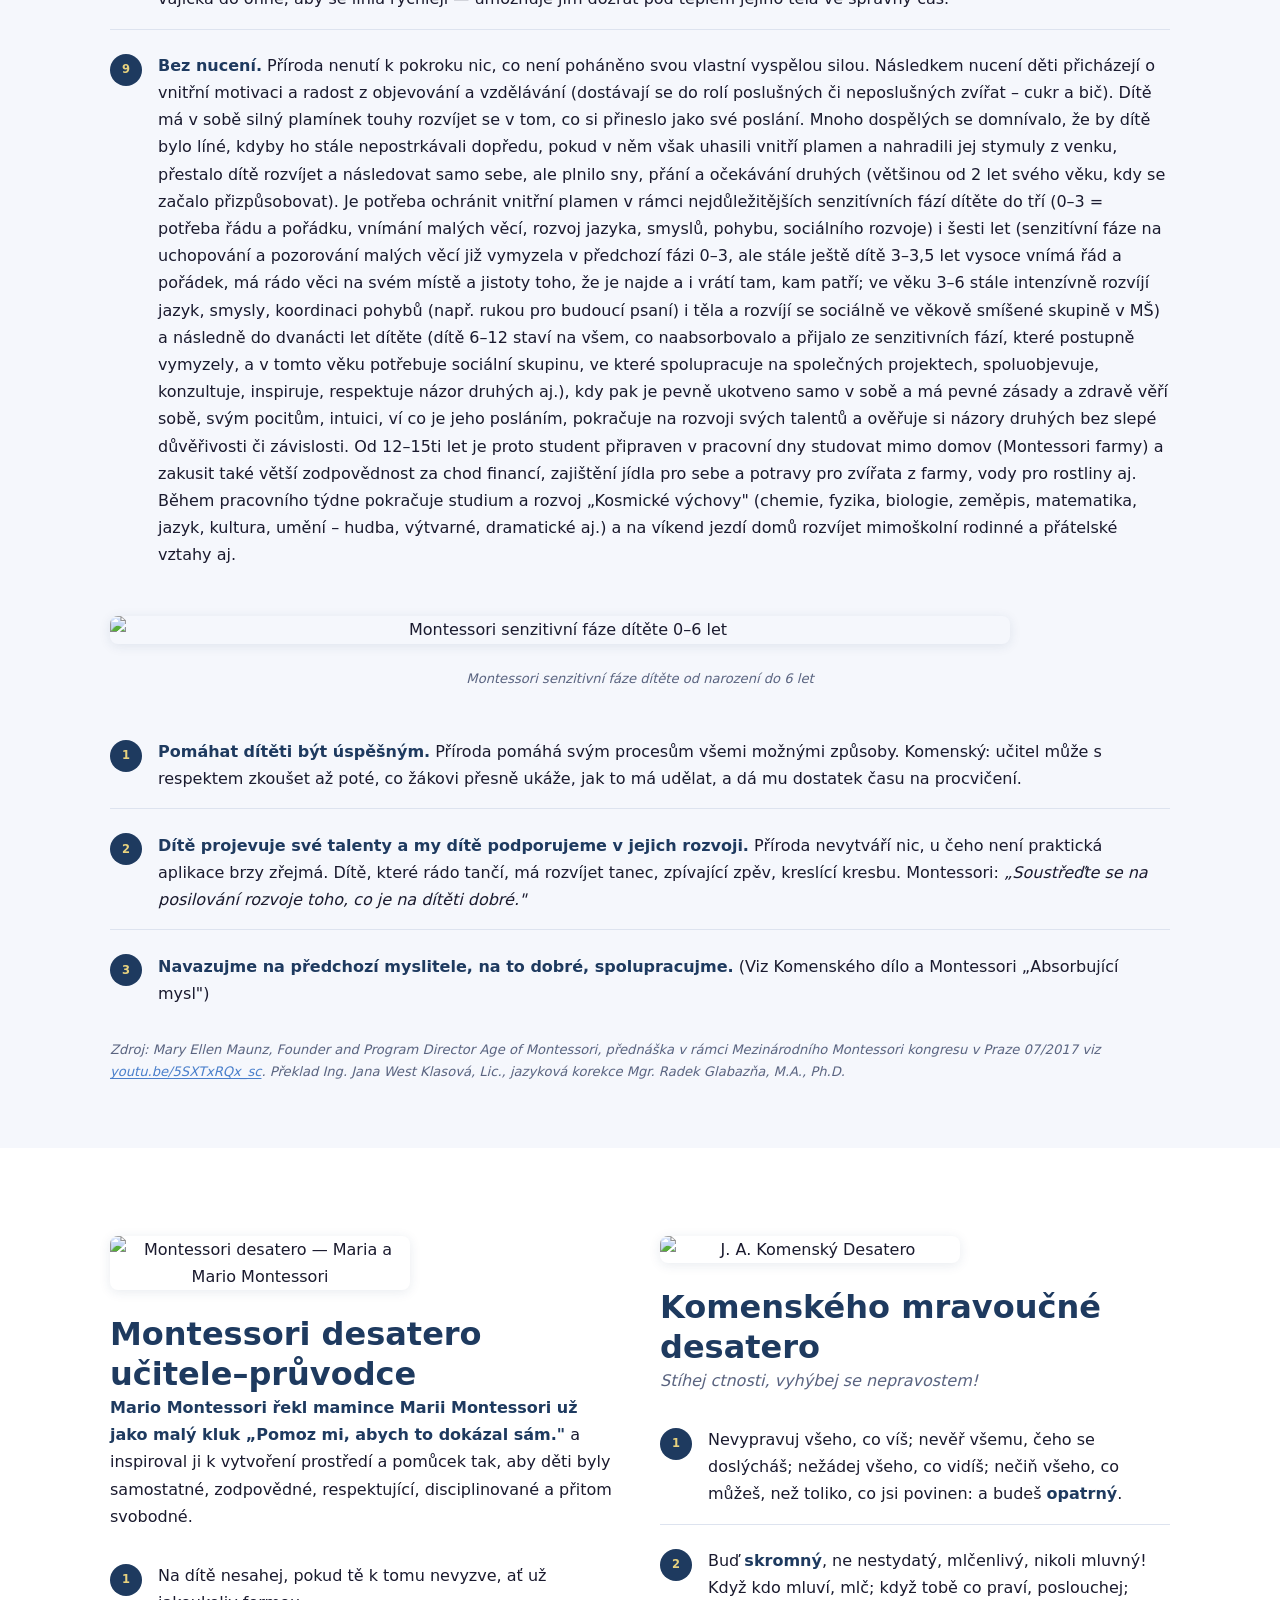
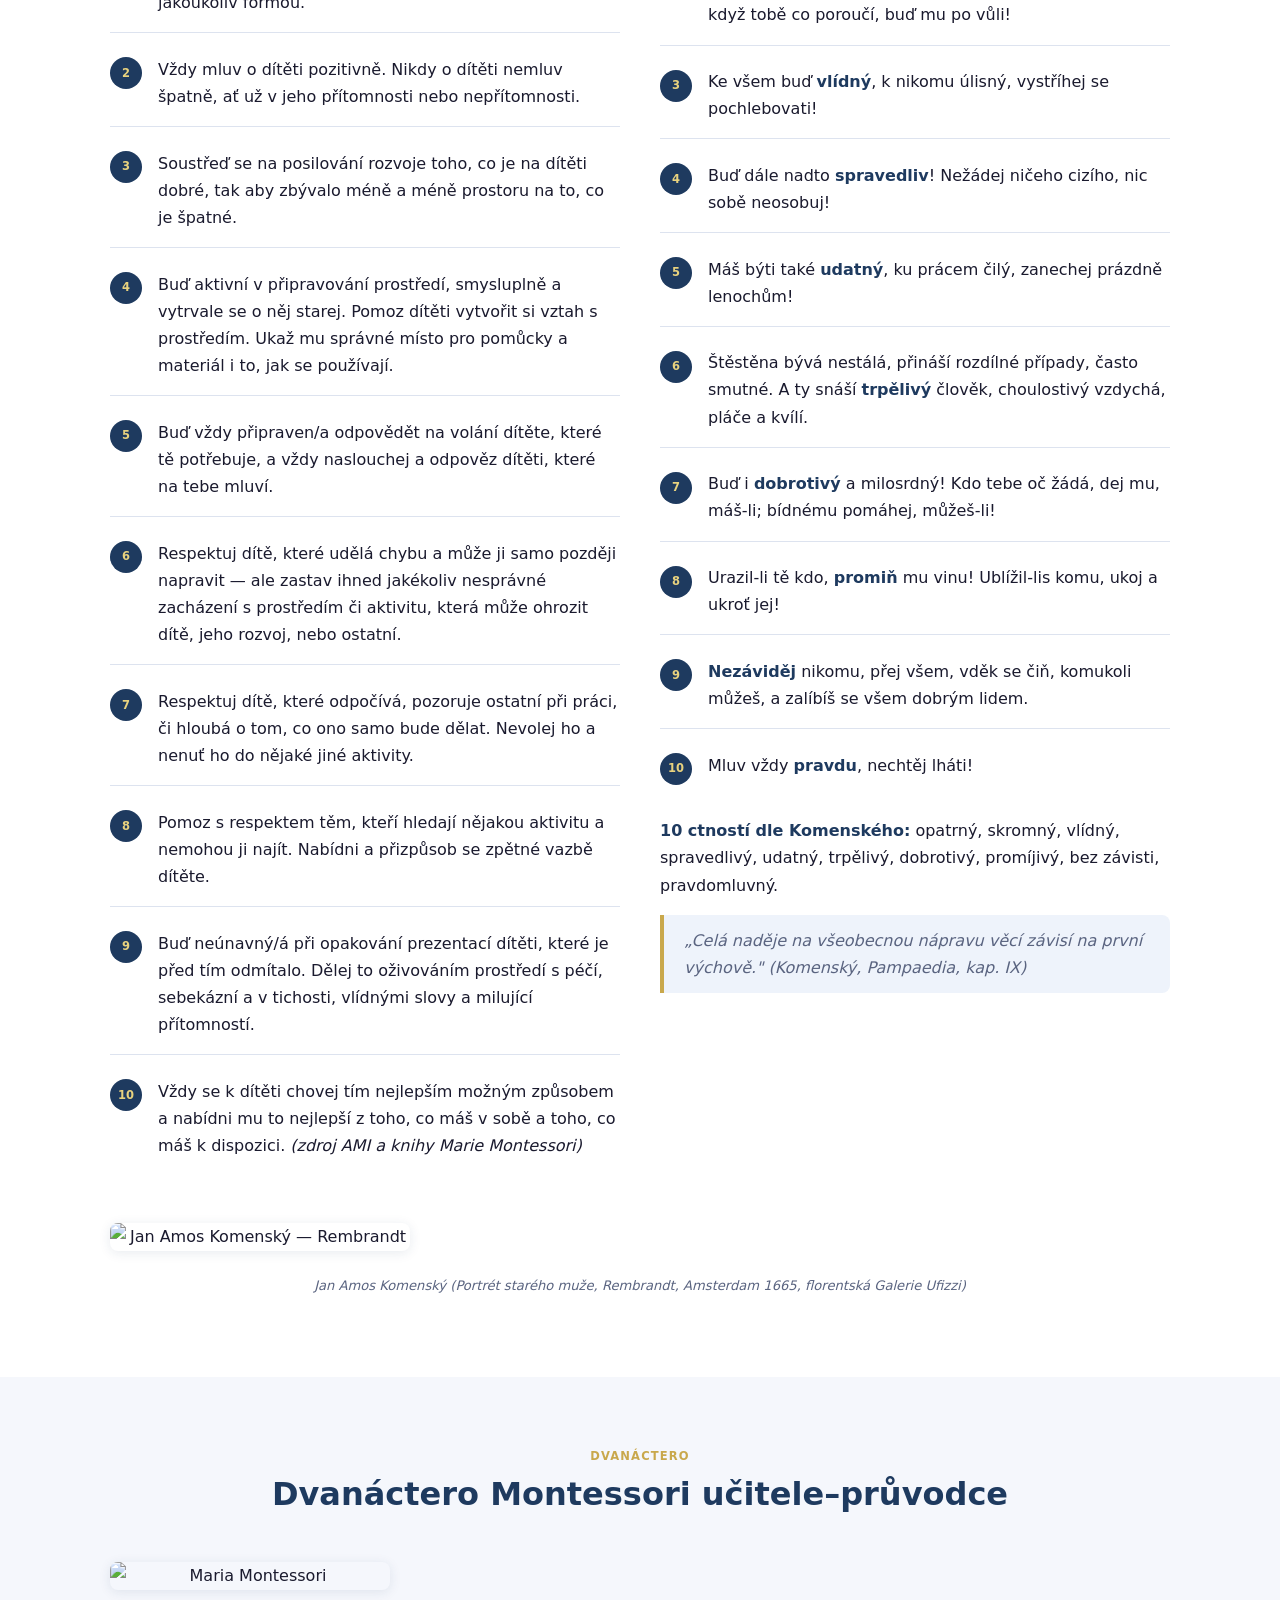
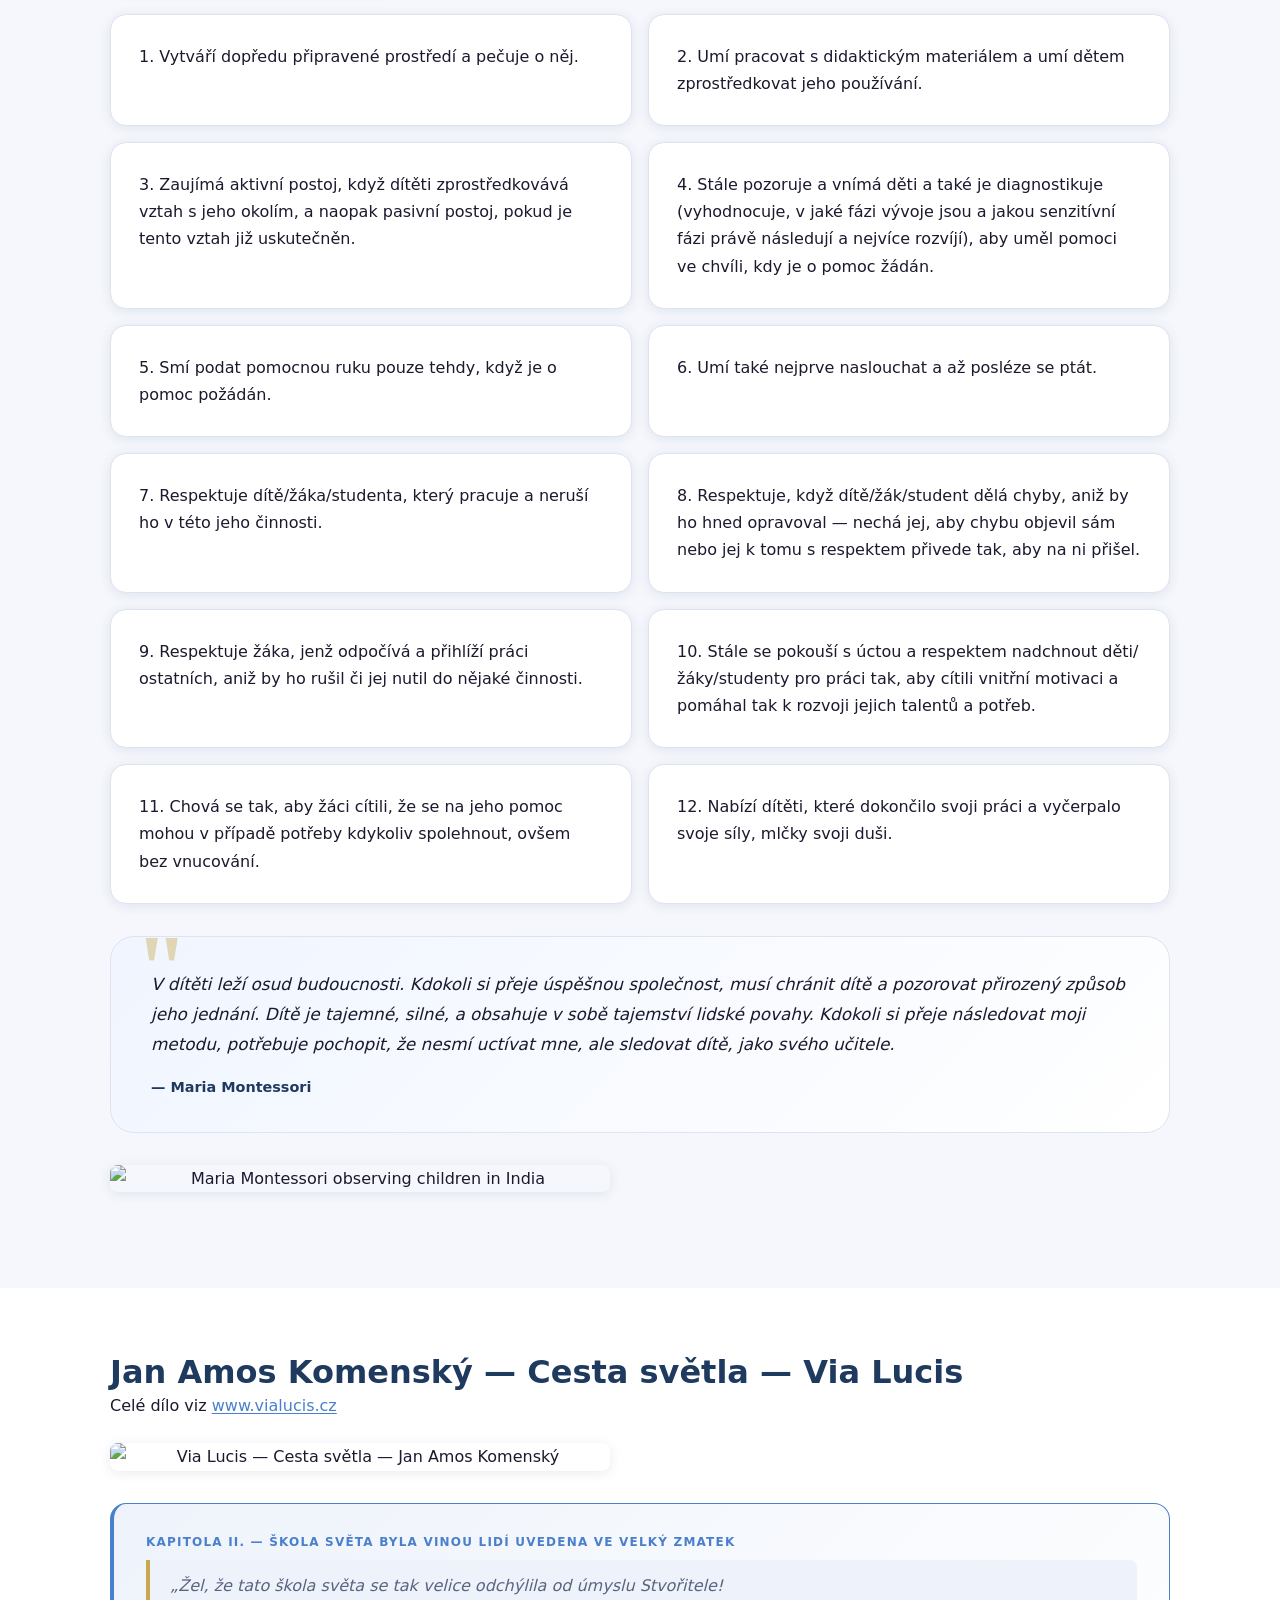
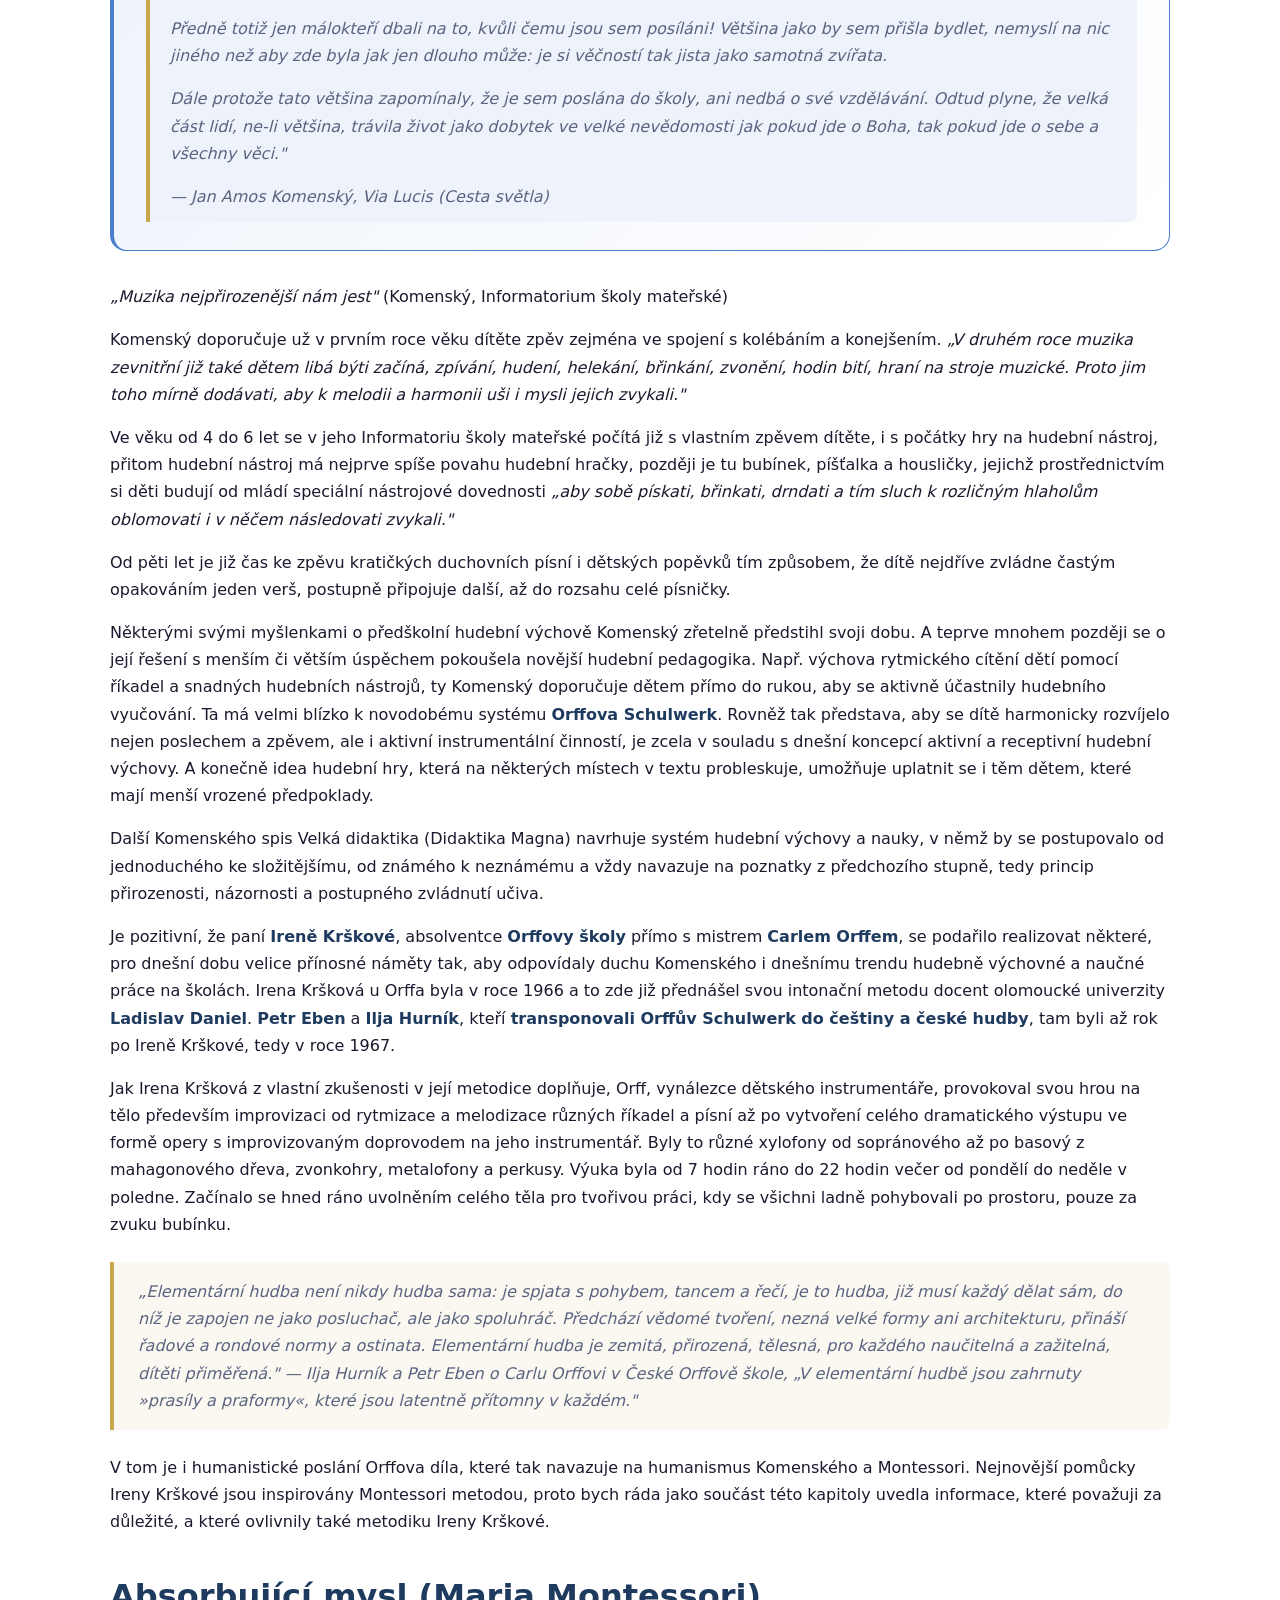
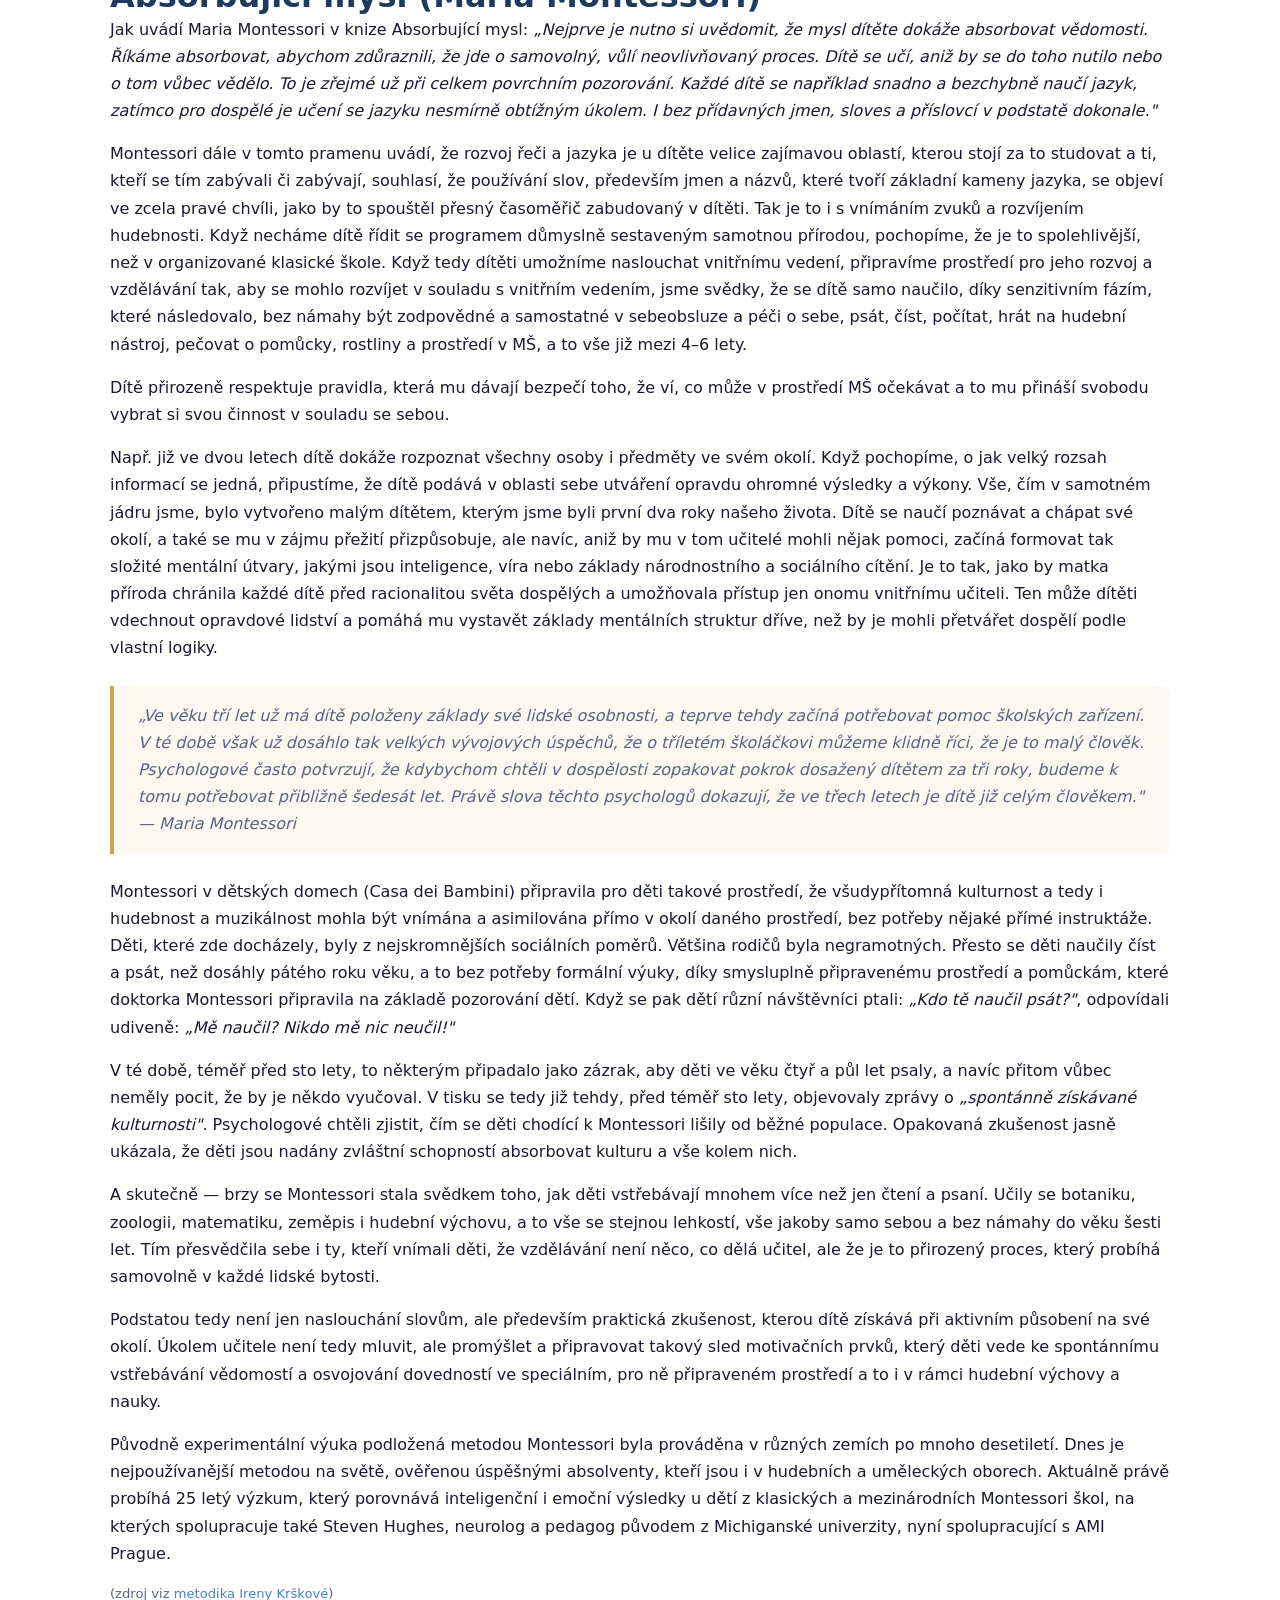
==== commit caa7aba1: "Use integrated header logo" ====
--- a/index.html
+++ b/index.html
@@ -11,12 +11,8 @@
 <body>
 <nav class="navbar">
   <div class="container navbar__inner">
-        <a href="index.html" class="navbar__logo">
+            <a href="index.html" class="navbar__logo">
       <img src="image/ustav%20logo%20horizontal%20transparent.png" alt="Ústav školství z.ú." class="navbar__logo-img">
-      <span class="navbar__logo-text">
-        <span class="navbar__logo-main">Ústav školství z.ú.</span>
-        <span class="navbar__logo-sub">Vzdělávání inspirované J.A.Komenským &amp; M.&nbsp;Montessori</span>
-      </span>
     </a>
     <button class="hamburger" aria-label="Menu" aria-expanded="false">
       <span></span><span></span><span></span>
@@ -495,3 +491,4 @@
 </html>
 
 
+
--- a/css/style.css
+++ b/css/style.css
@@ -91,36 +91,17 @@
 }
 .navbar__logo {
   display: flex;
-  flex-direction: row;
-  align-items: center;
-  gap: .8rem;
+  align-items: center;
   color: #fff;
   text-decoration: none;
   line-height: 1.2;
   flex-shrink: 0;
 }
 .navbar__logo-img {
-  width: 84px;
-  height: 42px;
+  width: clamp(220px, 30vw, 360px);
+  height: auto;
   object-fit: contain;
   flex-shrink: 0;
-}
-.navbar__logo-text {
-  display: flex;
-  flex-direction: column;
-  min-width: 0;
-}
-.navbar__logo-main {
-  font-size: 1rem;
-  font-weight: 700;
-  letter-spacing: .02em;
-}
-.navbar__logo-sub {
-  font-size: .65rem;
-  opacity: .7;
-  font-weight: 400;
-  letter-spacing: .04em;
-  text-transform: uppercase;
 }
 .navbar__nav {
   display: flex;
@@ -683,7 +664,7 @@
   .footer__inner { grid-template-columns: 1fr; gap: 2rem; }
   .footer__bottom-inner { flex-direction: column; text-align: center; }
   .footer__bottom { flex-direction: column; text-align: center; }
-  .navbar__logo-img { width: 68px; height: 34px; }
+  .navbar__logo-img { width: clamp(180px, 58vw, 280px); }
   .hero { padding: 3rem 0 2.5rem; }
   .hero__actions { flex-direction: column; }
   .section { padding: 2.5rem 0; }
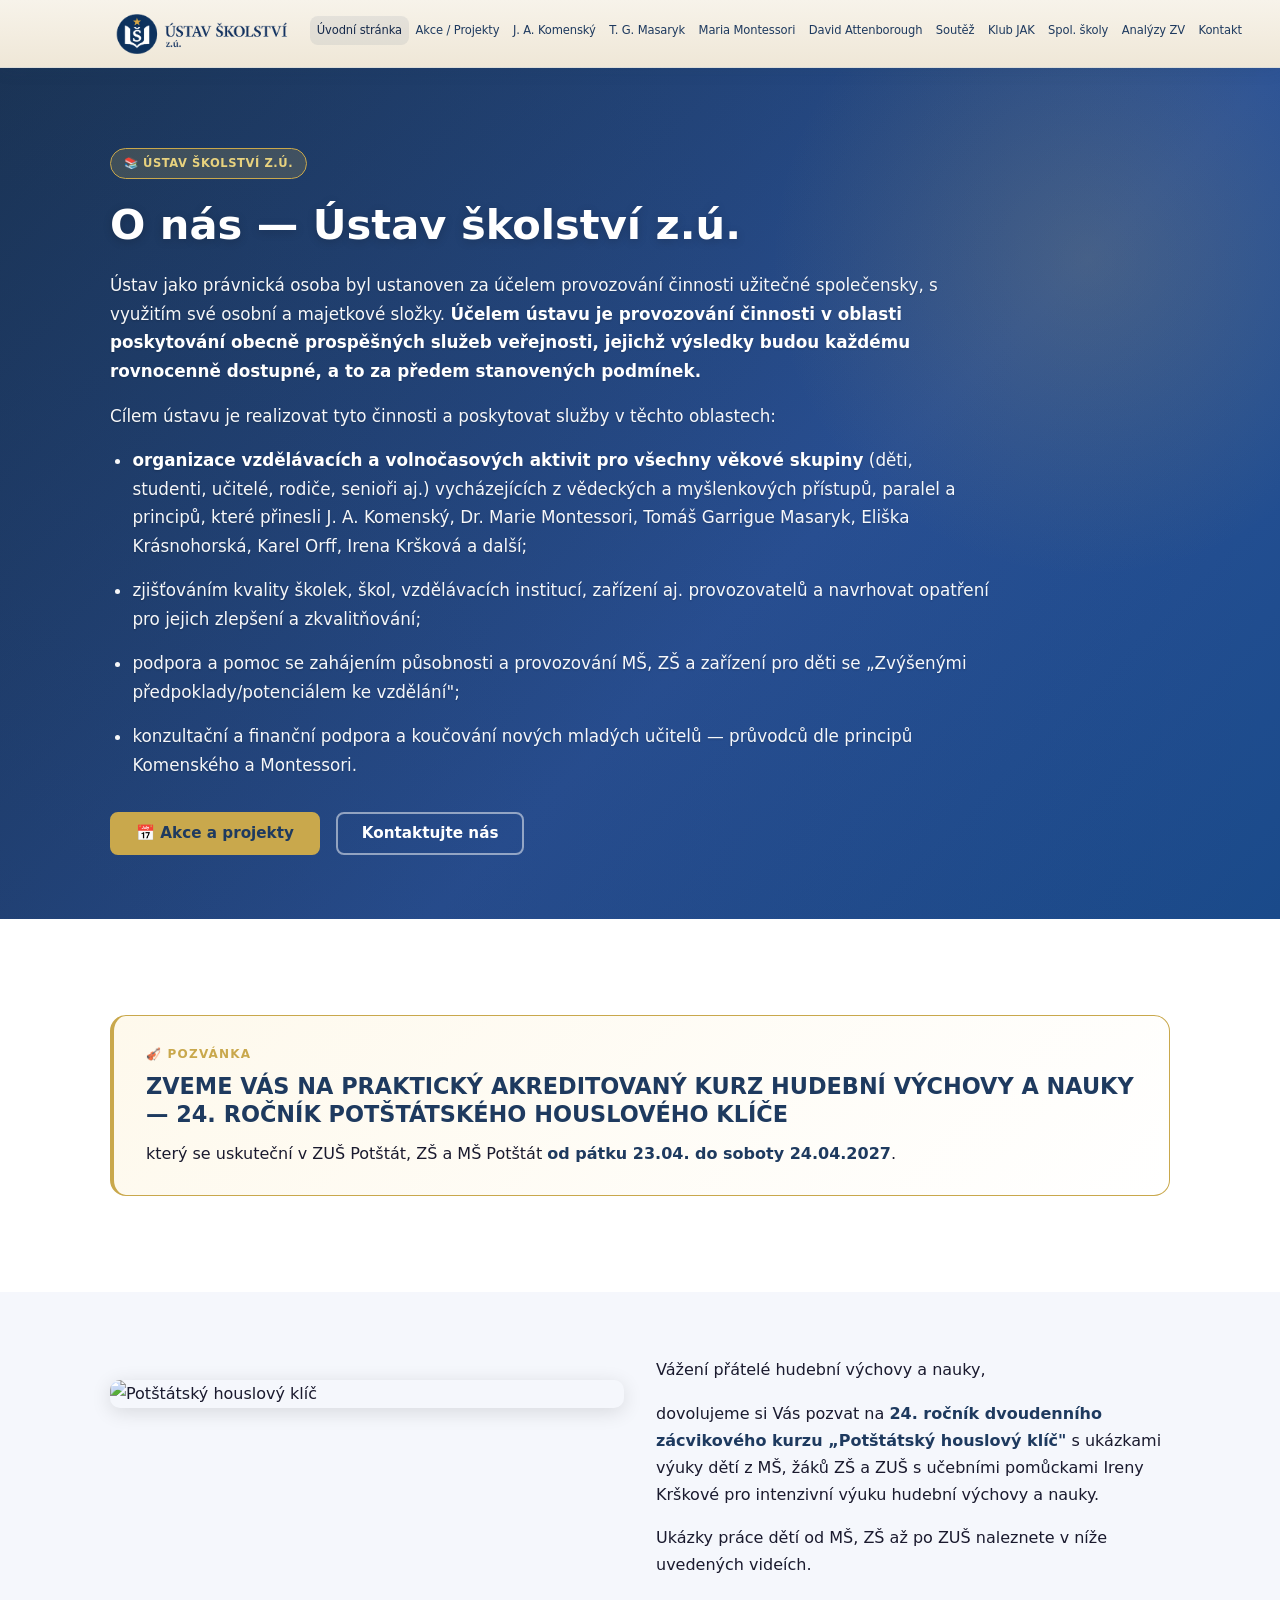
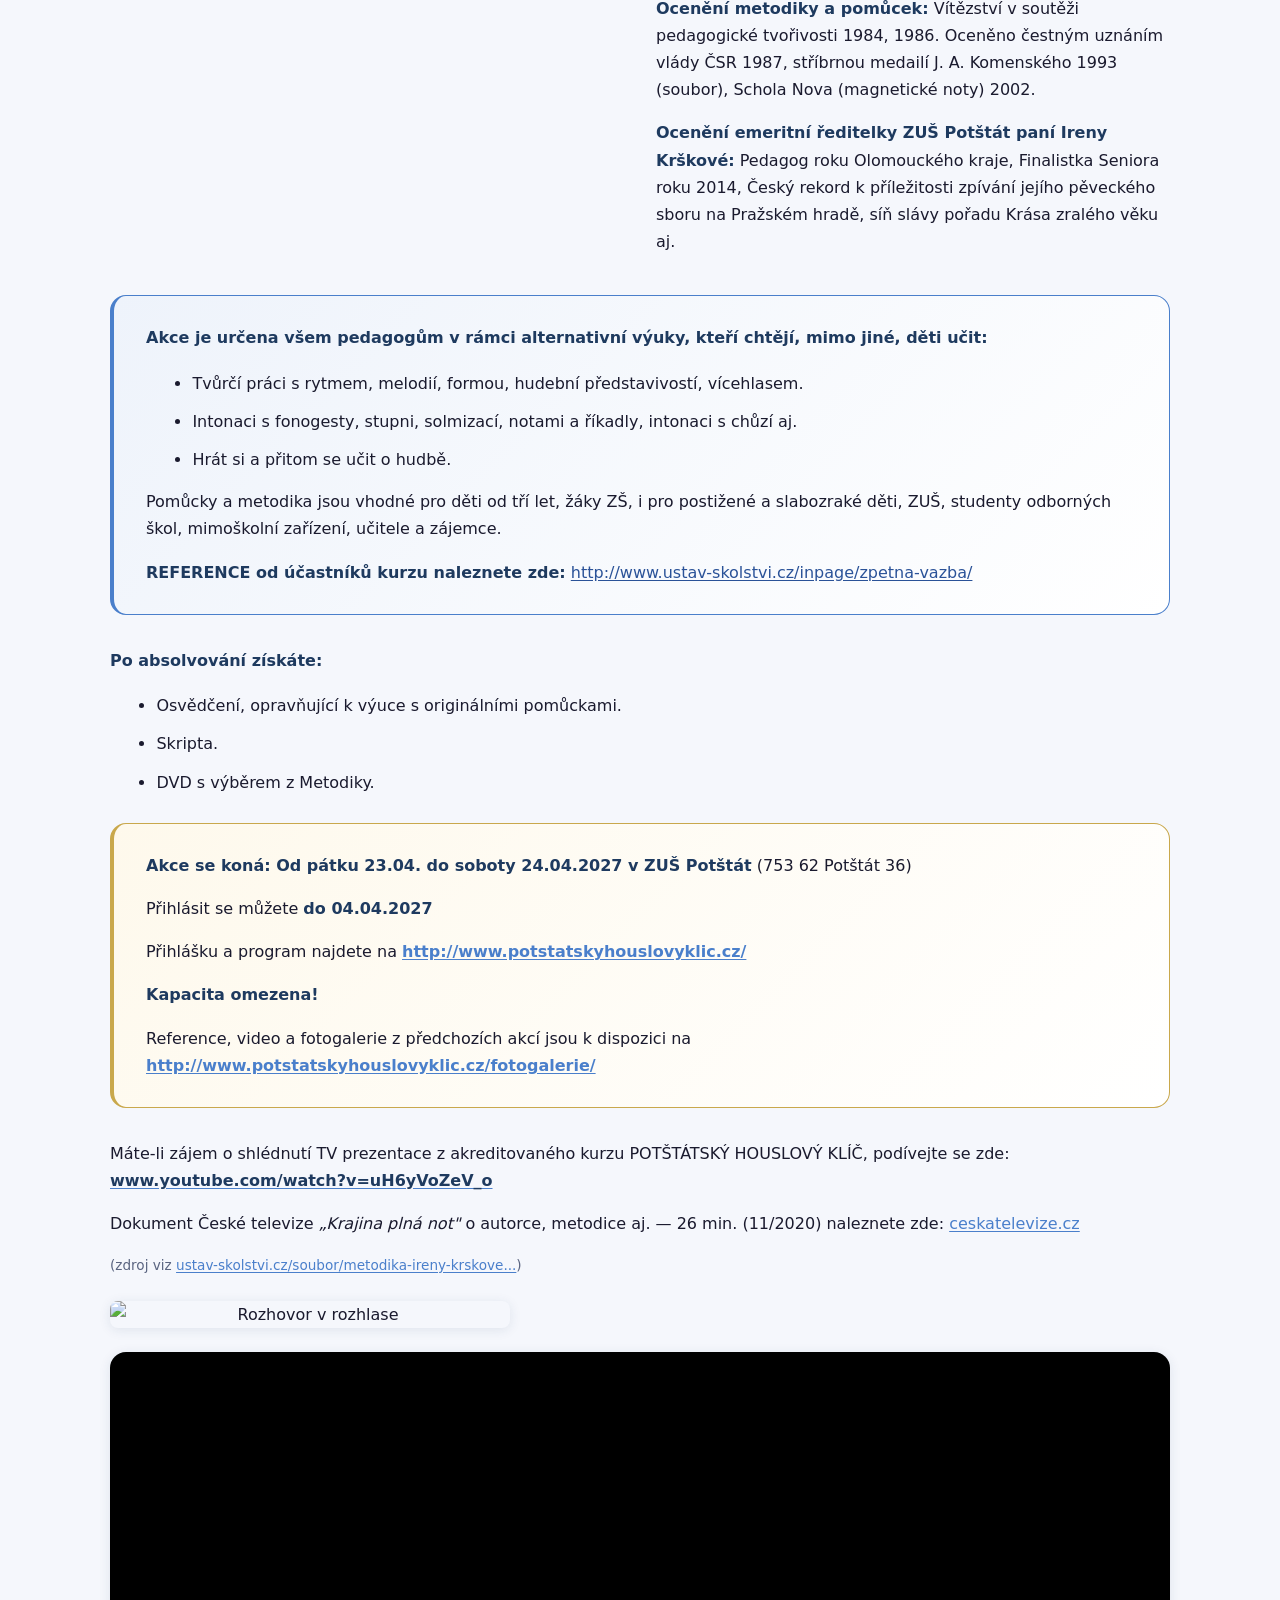
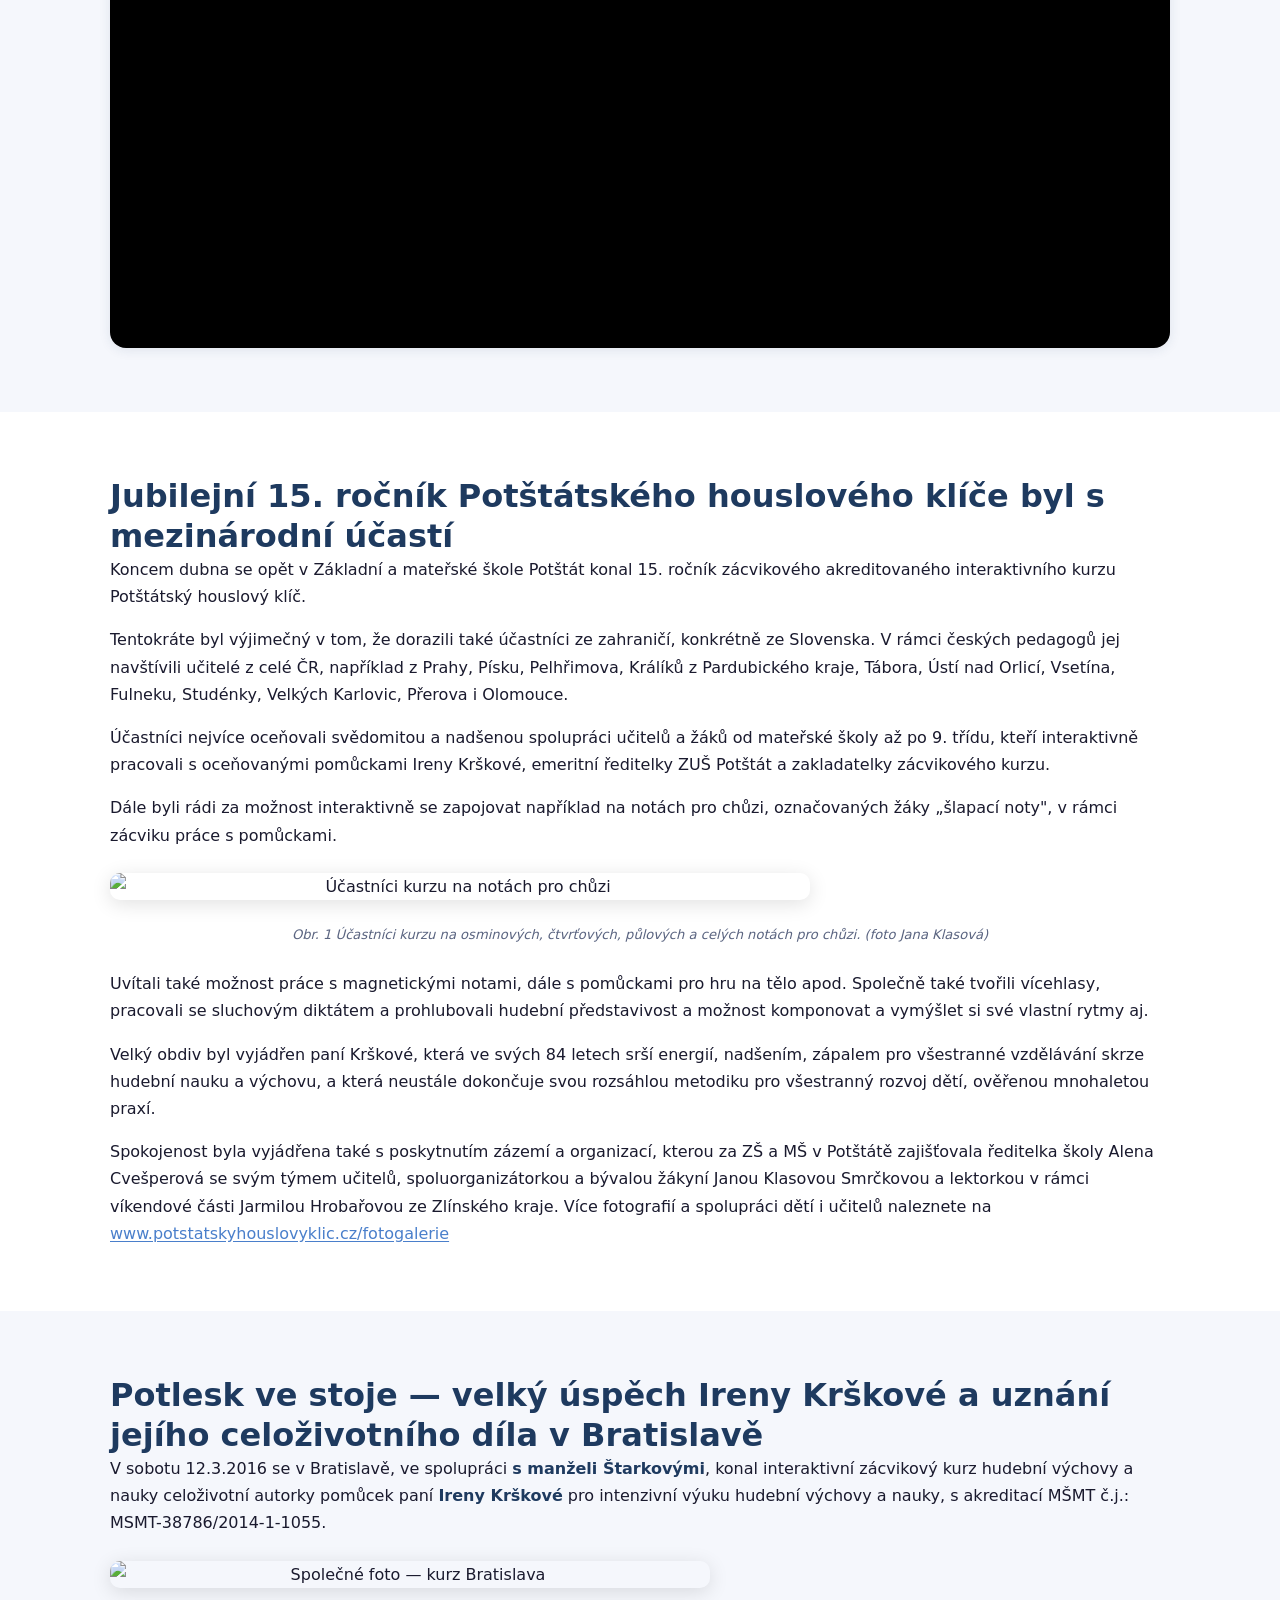
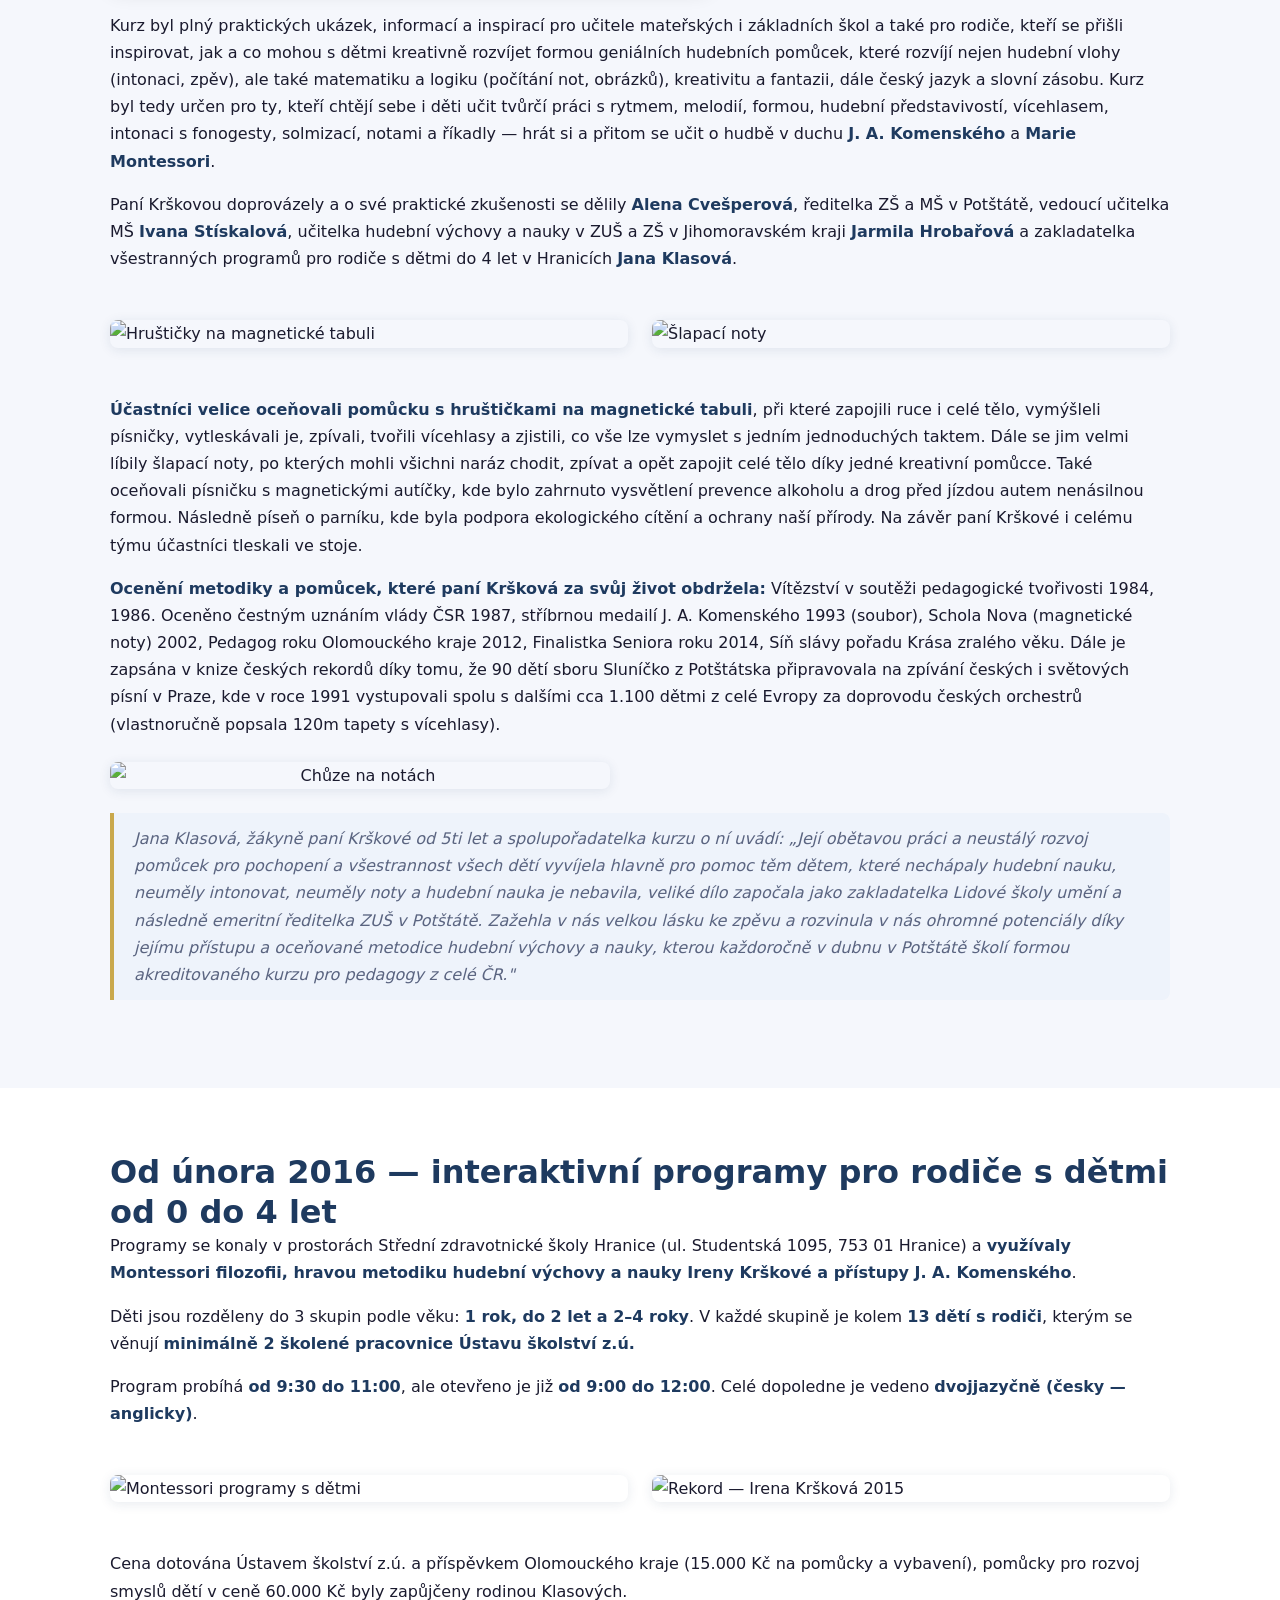
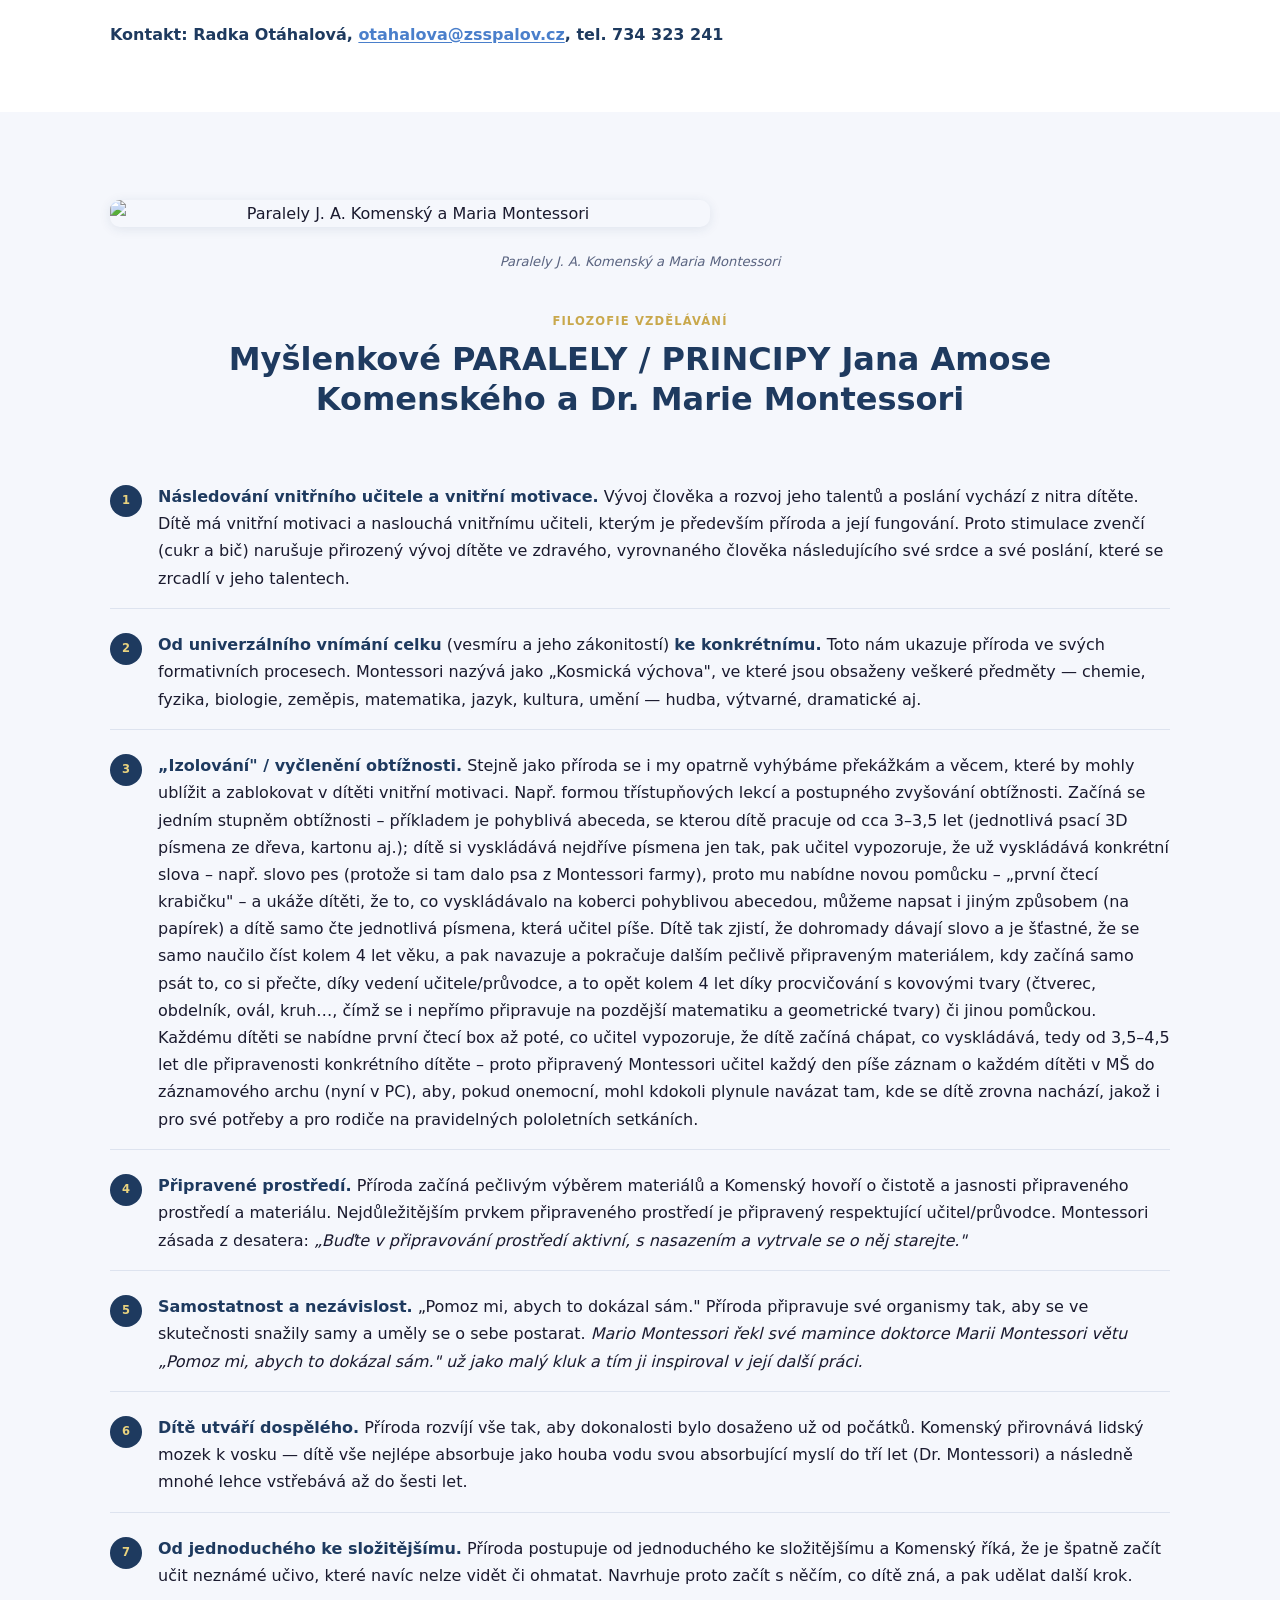
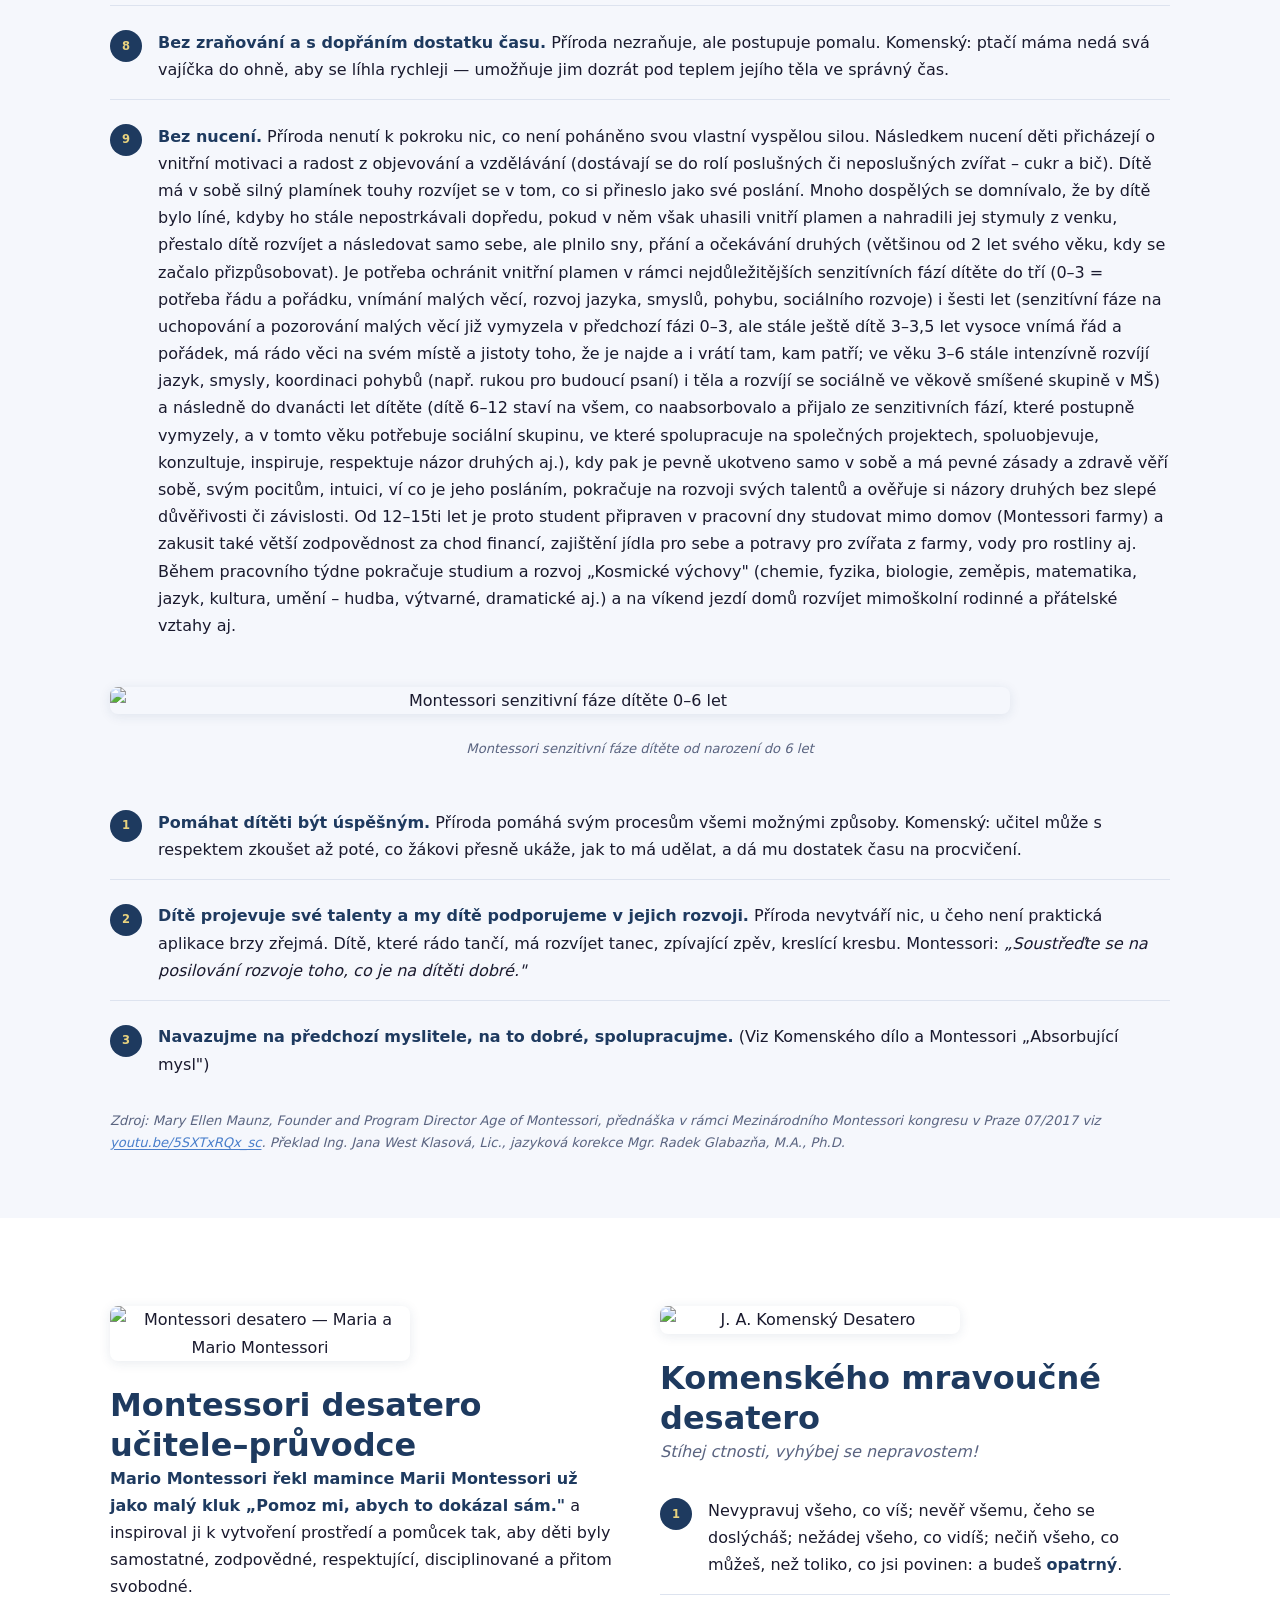
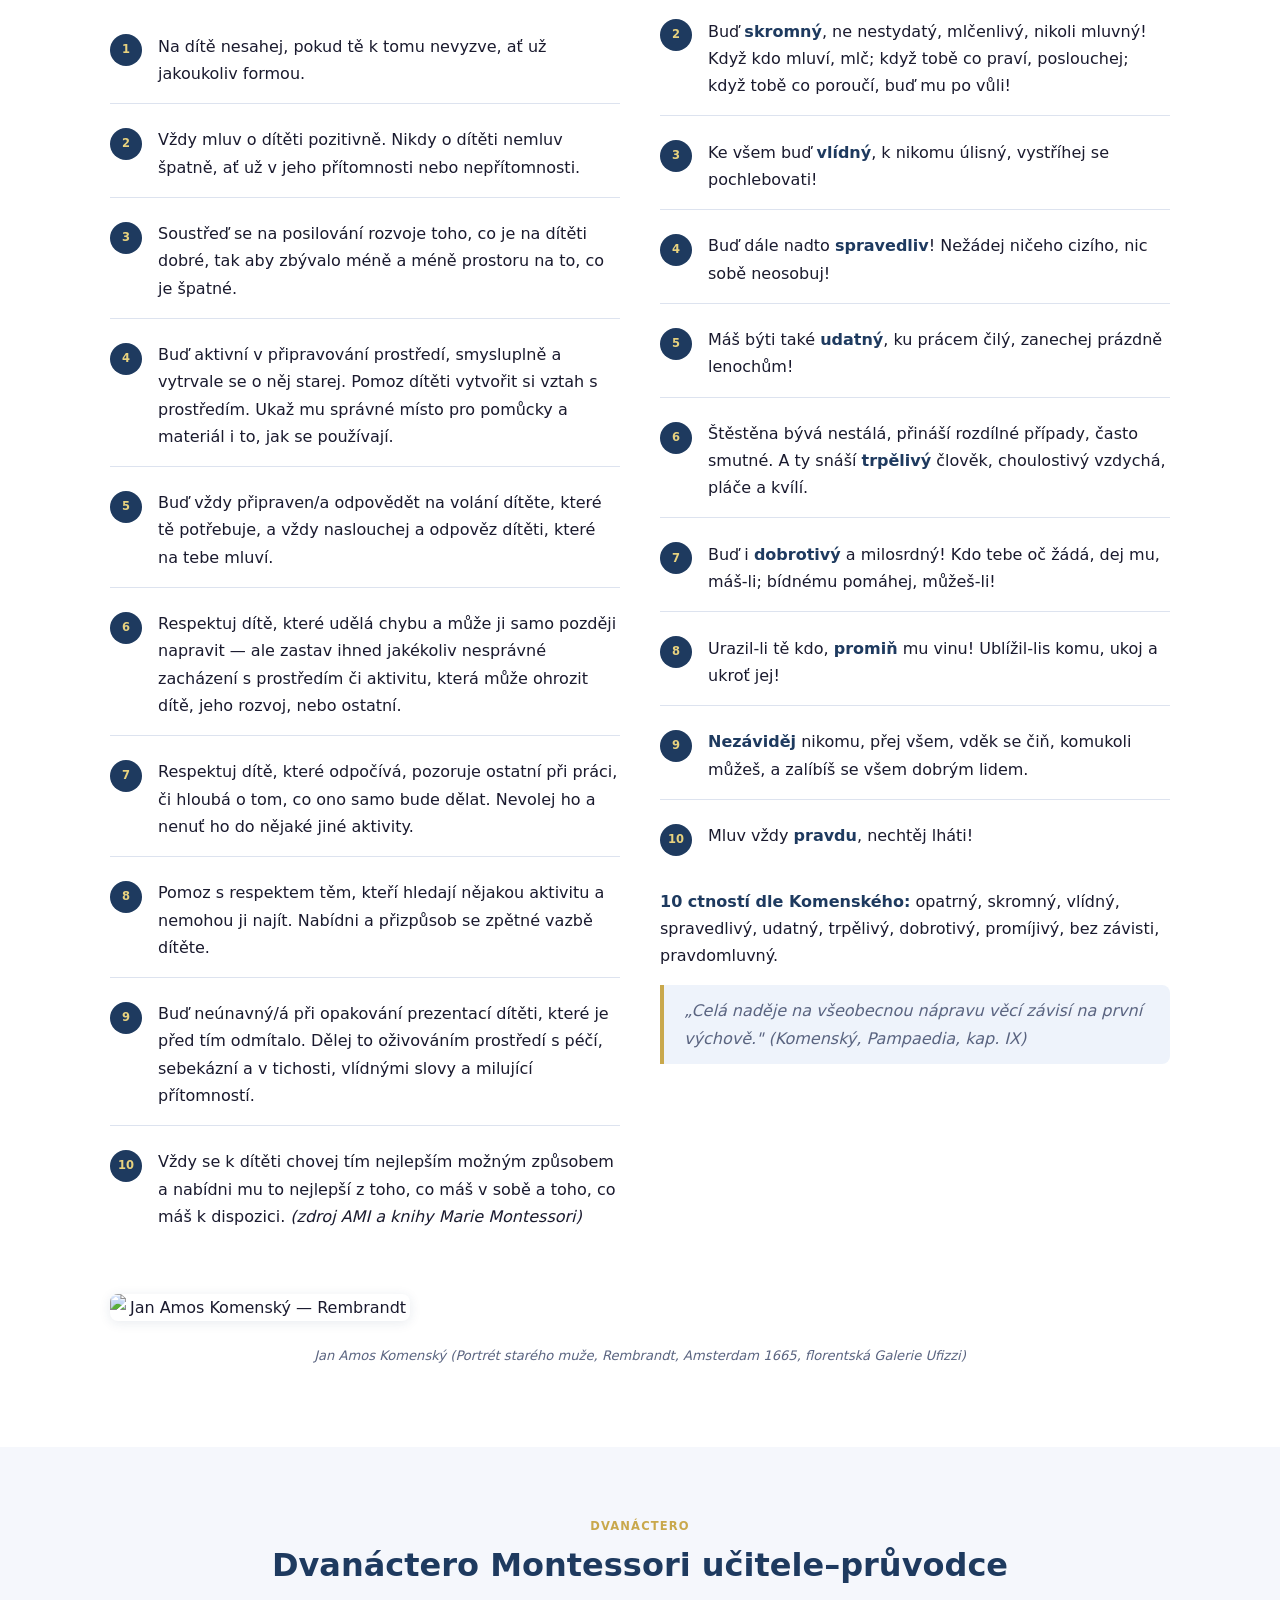
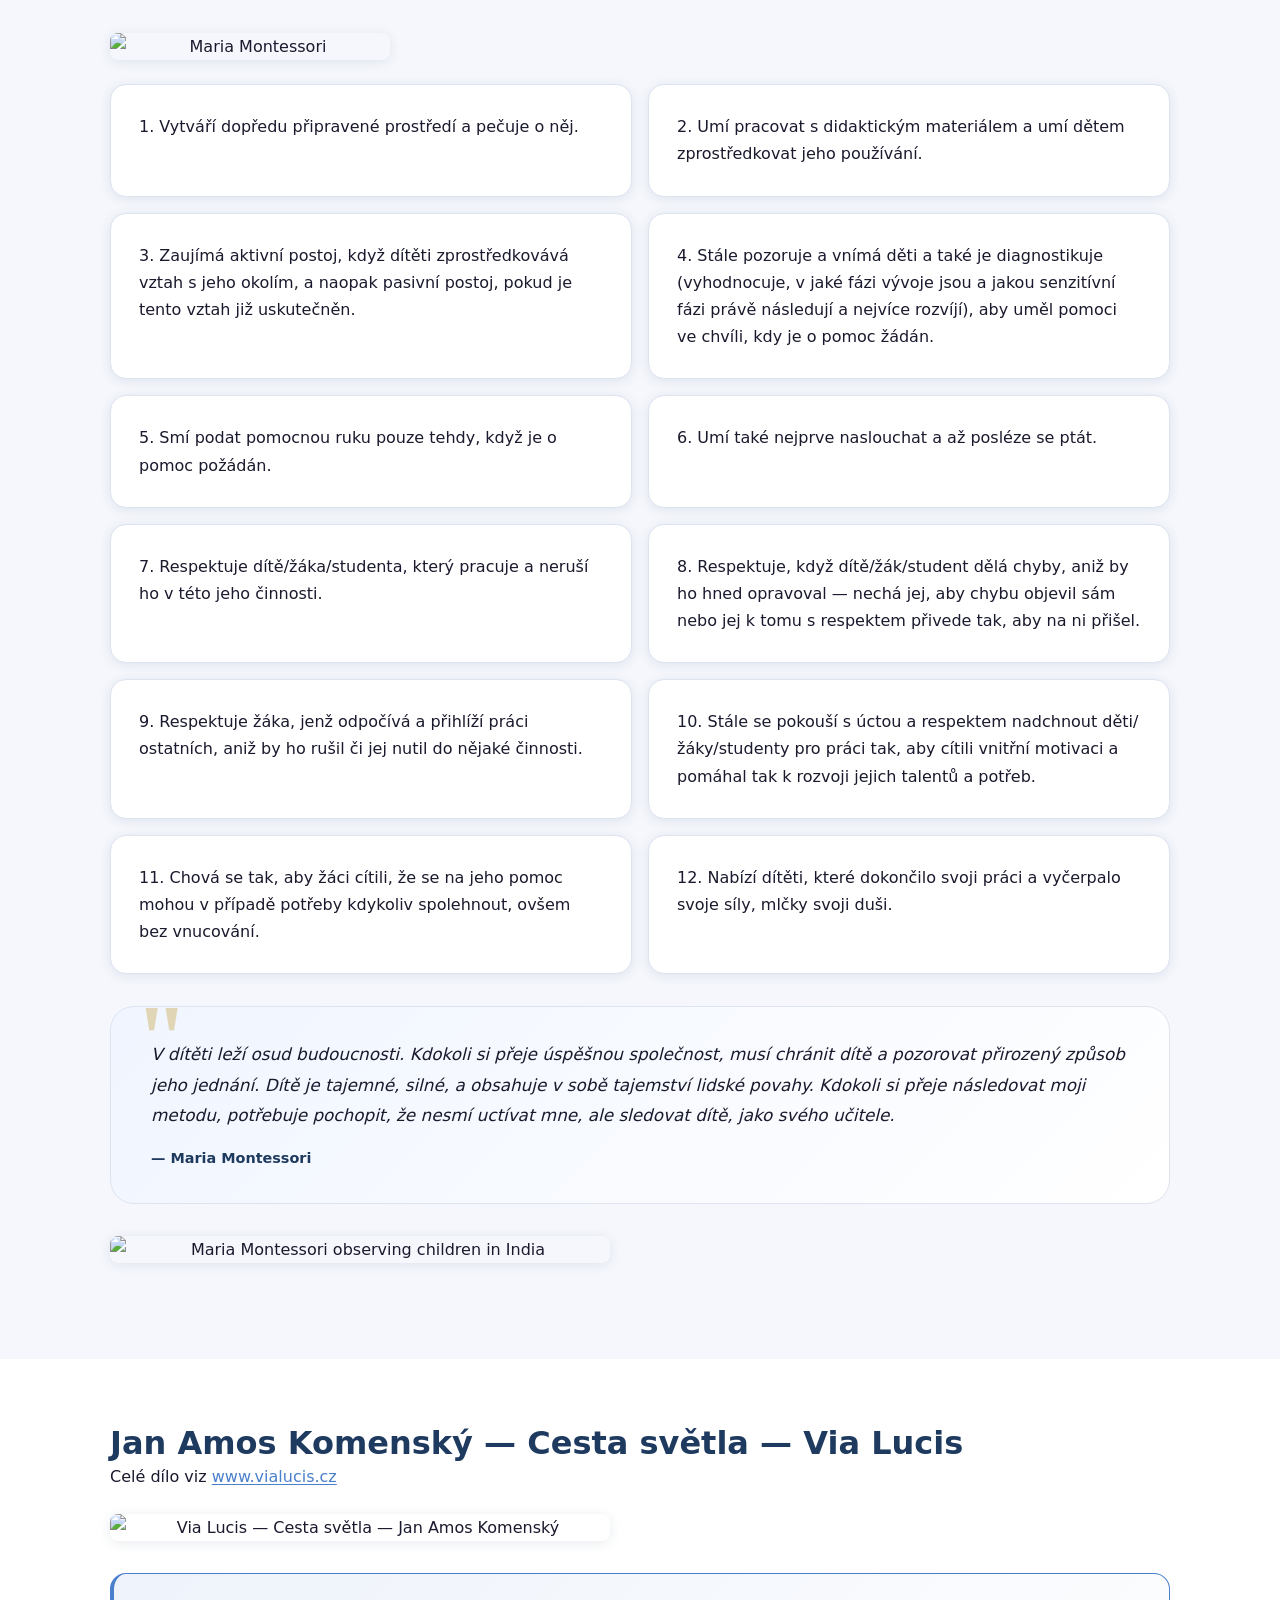
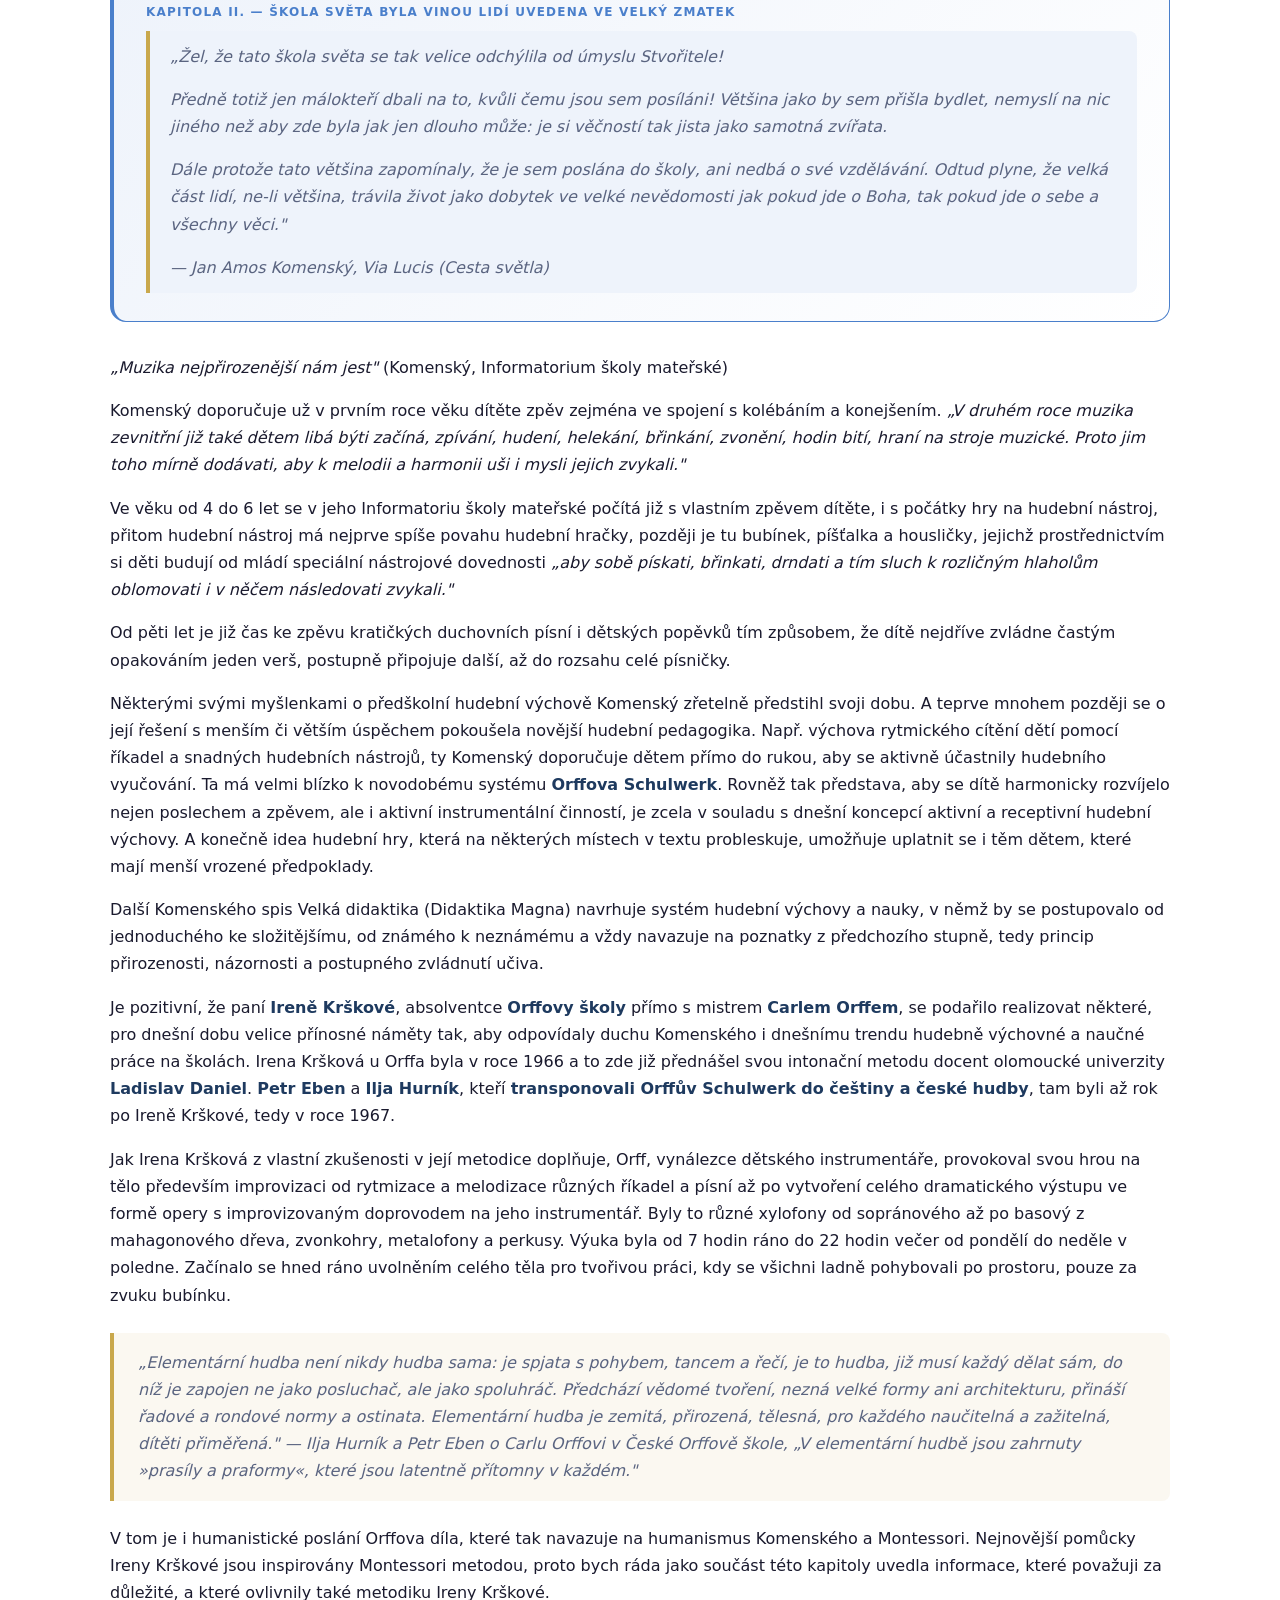
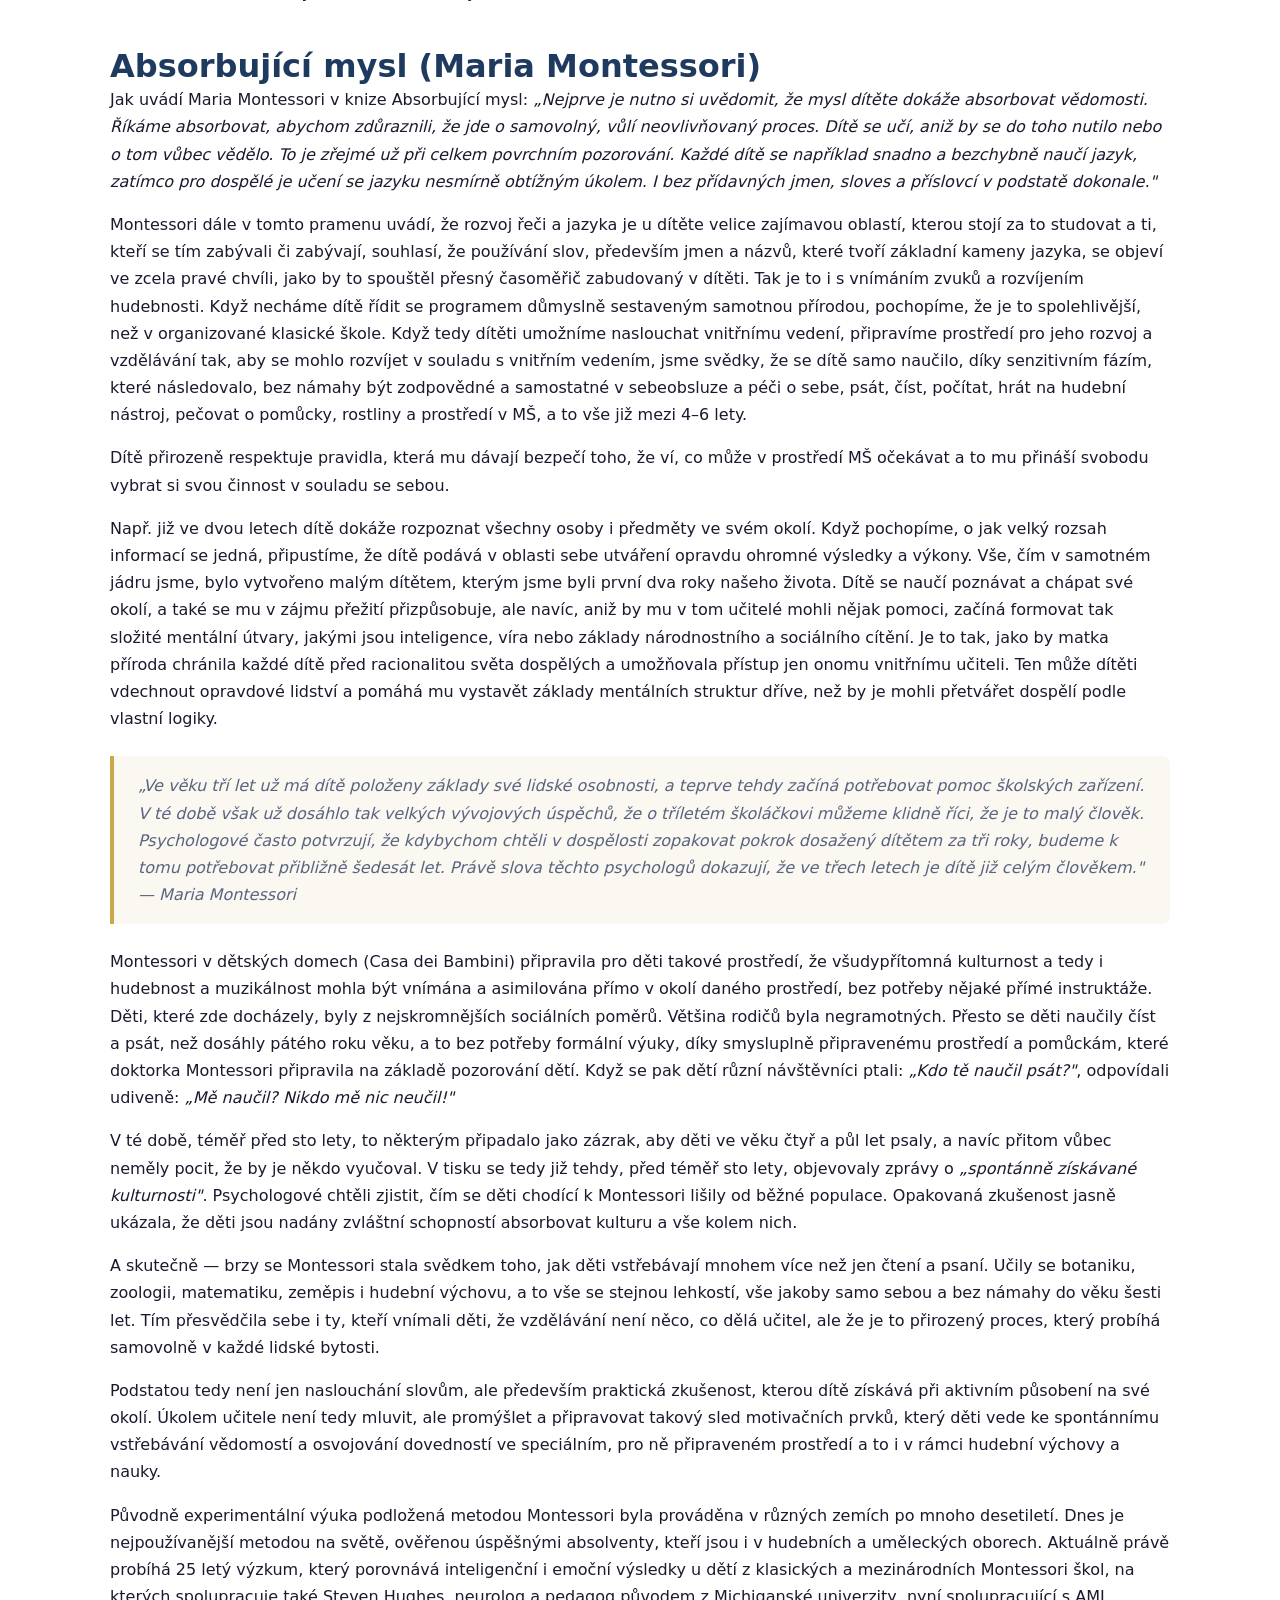
==== commit a1f766a4: "Add footer logo" ====
--- a/index.html
+++ b/index.html
@@ -443,8 +443,8 @@
 </section>
 <footer class="footer">
   <div class="container footer__inner">
-    <div class="footer__col footer__brand">
-      <strong>Ústav školství z.ú.</strong>
+        <div class="footer__col footer__brand">
+      <img src="image/ustav logo horizontla.png" alt="Ústav školství z.ú." class="footer__brand-logo">
       <p style="font-size:.8rem;margin-top:.25rem;opacity:.7">GALAŠOVA 156, 753 01 HRANICE</p>
       <p style="font-size:.82rem;margin-top:.5rem;opacity:.85">Nezisková organizace zaměřená na vzdělávání v duchu J.&nbsp;A.&nbsp;Komenského, Marie Montessori a dalších velikánů pedagogiky.</p>
     </div>
@@ -492,3 +492,4 @@
 
 
 
+
--- a/css/style.css
+++ b/css/style.css
@@ -78,9 +78,10 @@
   position: sticky;
   top: 0;
   z-index: 1000;
-  background: var(--primary);
+  background: linear-gradient(180deg, #f7f3ea 0%, #efe7d7 100%);
   height: var(--nav-h);
-  box-shadow: 0 2px 12px rgba(0,0,0,.2);
+  box-shadow: 0 2px 16px rgba(30,58,95,.12);
+  border-bottom: 1px solid rgba(30,58,95,.12);
 }
 .navbar__inner {
   display: flex;
@@ -92,14 +93,14 @@
 .navbar__logo {
   display: flex;
   align-items: center;
-  color: #fff;
+  color: var(--primary);
   text-decoration: none;
   line-height: 1.2;
   flex-shrink: 0;
 }
 .navbar__logo-img {
-  width: clamp(220px, 30vw, 360px);
-  height: auto;
+  height: clamp(34px, 4.2vw, 46px);
+  width: auto;
   object-fit: contain;
   flex-shrink: 0;
 }
@@ -113,7 +114,7 @@
 }
 .navbar__nav a {
   display: block;
-  color: rgba(255,255,255,.85);
+  color: var(--primary);
   padding: .3rem .42rem;
   border-radius: var(--radius);
   font-size: .72rem;
@@ -124,8 +125,8 @@
 }
 .navbar__nav a:hover,
 .navbar__nav a.active {
-  background: rgba(255,255,255,.12);
-  color: var(--secondary-light);
+  background: rgba(30,58,95,.08);
+  color: var(--primary-hover);
 }
 .hamburger {
   display: none;
@@ -141,7 +142,7 @@
   display: block;
   width: 24px;
   height: 2px;
-  background: #fff;
+  background: var(--primary);
   transition: var(--transition);
 }
 .hamburger.open span:nth-child(1) { transform: translateY(7px) rotate(45deg); }
@@ -155,6 +156,13 @@
   padding: 5rem 0 4rem;
   position: relative;
   overflow: hidden;
+}
+.hero::before {
+  content: '';
+  position: absolute;
+  inset: 0;
+  background: linear-gradient(90deg, rgba(10,22,40,.18) 0%, rgba(10,22,40,.08) 55%, rgba(10,22,40,0) 100%);
+  pointer-events: none;
 }
 .hero::after {
   content: '';
@@ -165,6 +173,10 @@
   height: 40rem;
   background: radial-gradient(circle, rgba(201,168,76,.18) 0%, transparent 70%);
   pointer-events: none;
+}
+.hero .container {
+  position: relative;
+  z-index: 1;
 }
 .hero__badge {
   display: inline-flex;
@@ -182,8 +194,28 @@
   text-transform: uppercase;
   margin-bottom: 1.25rem;
 }
-.hero h1 { color: #fff; margin-bottom: 1.25rem; }
-.hero p { color: rgba(255,255,255,.85); max-width: 700px; font-size: 1.05rem; margin-bottom: 1rem; }
+.hero h1 {
+  color: #fff;
+  margin-bottom: 1.25rem;
+  text-shadow: 0 2px 10px rgba(0,0,0,.18);
+}
+.hero p,
+.hero li {
+  color: rgba(255,255,255,.96);
+  max-width: 860px;
+  font-size: 1.05rem;
+  margin-bottom: 1rem;
+  text-shadow: 0 1px 2px rgba(0,0,0,.18);
+}
+.hero ul {
+  margin-top: 1rem;
+  max-width: 980px;
+}
+.hero li strong,
+.hero p strong {
+  color: #fff;
+  font-weight: 700;
+}
 .hero__actions { display: flex; gap: 1rem; flex-wrap: wrap; margin-top: 2rem; }
 
 /* ── BUTTONS ──────────────────────────────────────── */
@@ -493,6 +525,12 @@
 }
 .footer__col {}
 .footer__brand { max-width: 320px; }
+.footer__brand-logo {
+  display: block;
+  width: clamp(180px, 24vw, 260px);
+  height: auto;
+  margin-bottom: .9rem;
+}
 .footer__brand strong { font-size: 1.05rem; color: #fff; }
 .footer__brand-name {
   font-size: 1.05rem;
@@ -652,7 +690,7 @@
   .grid--4 { grid-template-columns: repeat(2, 1fr); }
   .footer__grid { grid-template-columns: 1fr 1fr; }
   .footer__inner { grid-template-columns: 1fr 1fr; }
-  .navbar__nav { display: none; flex-direction: column; position: absolute; top: var(--nav-h); left: 0; right: 0; background: var(--primary-hover, #0f2338); padding: 1rem; gap: 0; box-shadow: 0 8px 24px rgba(0,0,0,.3); }
+  .navbar__nav { display: none; flex-direction: column; position: absolute; top: var(--nav-h); left: 0; right: 0; background: linear-gradient(180deg, #f7f3ea 0%, #efe7d7 100%); padding: 1rem; gap: 0; box-shadow: 0 8px 24px rgba(30,58,95,.14); border-top: 1px solid rgba(30,58,95,.12); }
   .navbar__nav.open { display: flex; }
   .navbar__nav a { padding: .6rem 1rem; font-size: .9rem; }
   .hamburger { display: flex; }
@@ -664,7 +702,8 @@
   .footer__inner { grid-template-columns: 1fr; gap: 2rem; }
   .footer__bottom-inner { flex-direction: column; text-align: center; }
   .footer__bottom { flex-direction: column; text-align: center; }
-  .navbar__logo-img { width: clamp(180px, 58vw, 280px); }
+  .footer__brand-logo { width: clamp(160px, 56vw, 220px); }
+  .navbar__logo-img { height: clamp(30px, 7vw, 38px); }
   .hero { padding: 3rem 0 2.5rem; }
   .hero__actions { flex-direction: column; }
   .section { padding: 2.5rem 0; }
